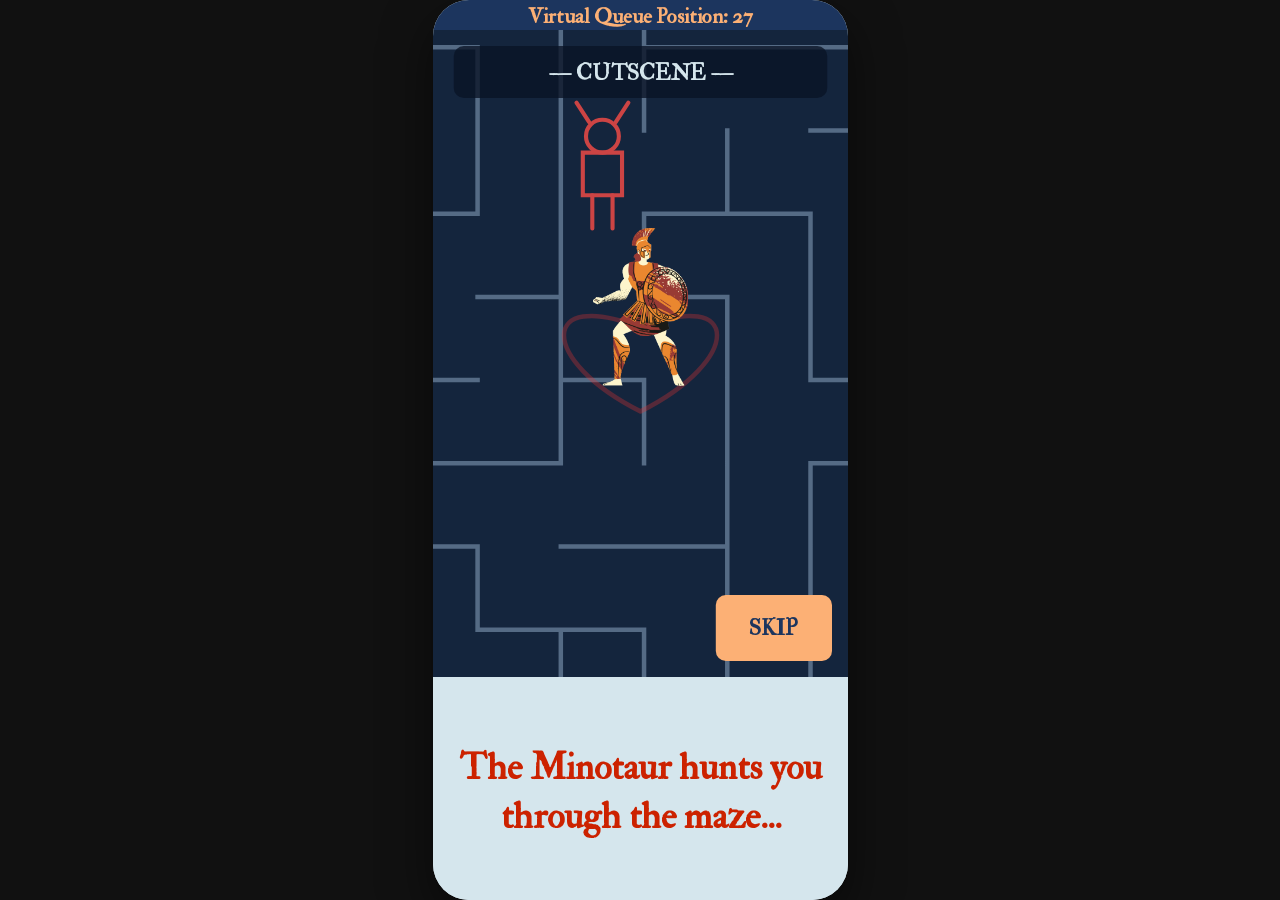
==== index.html @ d59aa2c2 "Added olives changes" ====
﻿<!DOCTYPE html>
<html lang="en">
<head>
  <meta charset="UTF-8">
  <meta name="viewport" content="width=device-width, initial-scale=1.0, user-scalable=no">
  <title>Linorinth - Game</title>

  <link rel="preconnect" href="https://fonts.googleapis.com">
  <link rel="preconnect" href="https://fonts.gstatic.com" crossorigin>
  <link href="https://fonts.googleapis.com/css2?family=IM+Fell+Double+Pica&display=swap" rel="stylesheet">

  <script src="translations.js"></script>

  <style>
    @import url('https://fonts.googleapis.com/css2?family=IM+Fell+Double+Pica&display=swap');

    * { margin: 0; padding: 0; box-sizing: border-box; }
    body {
      background: #111;
      display: flex;
      justify-content: center;
      align-items: center;
      height: 100vh;
      overflow: hidden;
      font-family: 'IM Fell Double Pica', serif;
      color: #1C355E;
    }
    #app-frame {
      position: relative;
      background-color: #D5E6ED;
      border-radius: 36px;
      box-shadow: 0 20px 50px rgba(0,0,0,0.5);
      overflow: hidden;
      display: flex;
      flex-direction: column;
    }
    canvas { display: block; touch-action: none; }

    .paused-container {
      position: relative;
      width: 100%;
      height: 100%;
      background: #C1DEE4;
      overflow: hidden;
      box-shadow: 0 10px 30px rgba(0,0,0,0.1);
    }

    .resume-game-overlay-link {
      position: absolute;
      top: 0;
      left: 0;
      width: 100%;
      height: 100%;
      z-index: 120;
      cursor: pointer;
    }

    .blur-bg-ellipse {
      position: absolute;
      width: 227px;
      left: calc(50% - 227px/2 + 3px);
      top: -164px;
      bottom: 496px;
      background: rgba(255, 255, 255, 0.8);
      filter: blur(150px);
      pointer-events: none;
      z-index: 10;
    }

    .inner-panel-card {
      position: absolute;
      width: calc(100% - 22px);
      height: calc(100% - 22px);
      left: 11px;
      top: 10px;
      background: #D3E8EC;
      border-radius: 30px;
    }

    .logo-vector {
      position: absolute;
      width: 201.16px;
      height: 54.35px;
      left: 50%;
      transform: translateX(-50%);
      top: 49.28px;
    }

    .game-paused-title {
      position: absolute;
      width: 260px;
      height: 50px;
      left: calc(50% - 260px/2);
      top: 130px;
      font-style: normal;
      font-weight: 400;
      font-size: 32px;
      line-height: 40px;
      text-align: center;
      color: #14325C;
    }

    .play-polygon-icon {
      box-sizing: border-box;
      position: absolute;
      width: 100px;
      height: 100px;
      left: calc(50% - 100px/2);
      top: 166px;
      background: #F9B271;
      border: 5px solid rgba(255, 255, 255, 0.15);
      transform: rotate(90deg);
      clip-path: polygon(50% 0%, 0% 100%, 100% 100%);
    }

    /* --- ADJUSTED PAUSE OVERLAY STYLES --- */

    .tutorial-steps {
      position: absolute;
      left: 0;
      width: 100%;
      top: 250px;
    }

    .tutorial-row {
      position: relative;
      min-height: 80px;
    }

    .step-text {
      position: absolute;
      width: 250px;
      font-size: 15px;
      line-height: 70px;
      color: #14325C;
      white-space: nowrap;
    }

    .tutorial-row.left .step-text {
      left: 30px;
      text-align: left;
    }

    .tutorial-row.right .step-text {
      right: 30px;
      text-align: right;
    }

    .tutorial-row.right .project-img-1,
    .tutorial-row.right .project-img-3 {
      position: absolute;
      right: 30px;
      top: 40px;
    }

    .tutorial-row.left .project-img-2,
    .tutorial-row.left .project-img-4 {
      position: absolute;
      left: 30px;
      top: 40px;
    }

    .project-img-1 {
      width: 108px;
      height: 44px;
      flex-shrink: 0;
      background: url('decorative_assets/find_sword.png') center/contain no-repeat;
    }

    .project-img-2 {
      width: 145px;
      height: 59px;
      flex-shrink: 0;
      background: url('decorative_assets/kill_minotaur.png') center/contain no-repeat;
    }

    .project-img-3 {
      width: 165px;
      height: 77px;
      flex-shrink: 0;
      background: url('decorative_assets/escape.png') center/contain no-repeat;
    }

    .project-img-4 {
      width: 44px;
      height: 58px;
      flex-shrink: 0;
      background: url('decorative_assets/enter_palace.png') center/contain no-repeat;
    }

    .resume-instruction {
      position: absolute;
      bottom: 20px;
      width: 100%;
      text-align: center;
      font-size: 14px;
      color: rgba(20, 50, 92, 0.6);
      letter-spacing: 0.05em;
    }

    /* --- NEW KEY BUTTON & SYMBOLS OVERLAY STYLES --- */
    /* --- RECONFIGURED SYMBOLS KEY STYLES (MATCHES PAUSE OVERLAY) --- */
    .view-key-btn {
      position: absolute;
      bottom: 65px;
      left: 50%;
      transform: translateX(-50%);
      width: 240px;
      height: 44px;
      background: #14325C;
      color: #C1DEE4;
      border: none;
      border-radius: 22px;
      font-family: 'IM Fell Double Pica', serif;
      font-size: 17px;
      letter-spacing: 0.05em;
      cursor: pointer;
      box-shadow: 0 4px 10px rgba(0,0,0,0.15);
      z-index: 130;
    }

    .view-key-btn:hover {
      background: #1c437a;
    }

    .hidden {
      display: none !important;
    }

    /* Structural wrapper matches .paused-container */
    .key-page-container {
      position: relative;
      width: 100%;
      height: 100%;
      background: #C1DEE4;
      overflow: hidden;
      font-family: 'IM Fell Double Pica', serif;
    }

    /* Text header properties matching .game-paused-title */
    .key-text-header {
      position: absolute;
      width: 260px;
      height: 40px;
      left: calc(50% - 260px/2);
      top: 115px;
      font-family: 'IM Fell Double Pica', serif;
      font-style: normal;
      font-weight: 400;
      font-size: 32px;
      line-height: 40px;
      text-align: center;
      letter-spacing: 0.05em;
      color: #14325C;
    }

    .key-text-sub {
      position: absolute;
      width: 260px;
      height: 25px;
      left: calc(50% - 260px/2);
      top: 160px;
      font-family: 'IM Fell Double Pica', serif;
      font-style: normal;
      font-weight: 400;
      font-size: 20px;
      line-height: 25px;
      text-align: center;
      letter-spacing: 0.05em;
      color: #14325C;
    }

    /* List Container absolute tracking positions (Matches your Step Texts vertical flow) */
    .key-list-wrapper {
      position: absolute;
      width: 260px;
      height: 430px;
      left: calc(50% - 260px/2);
      top: 220px;
    }

    /* Explicit item block rows separated symmetrically to handle labels cleanly */
    .key-row-item {
      position: absolute;
      width: 100%;
      height: 60px;
      display: flex;
      align-items: center;
    }

    /* Individual item offsets calculated to reflect standard layout grids */
    .key-row-item:nth-child(1) { top: 0; }
    .key-row-item:nth-child(2) { top: 86px; }
    .key-row-item:nth-child(3) { top: 172px; }
    .key-row-item:nth-child(4) { top: 258px; }
    .key-row-item:nth-child(5) { top: 344px; }

    .key-symbol-box {
      box-sizing: border-box;
      width: 60px;
      height: 60px;
      border: 1px solid #14325C;
      background-size: 100% 100%;
      background-repeat: no-repeat;
      background-position: center;
      background-origin: content-box;
    }

    .key-symbol-label {
      margin-left: 24px;
      font-family: 'IM Fell Double Pica', serif;
      font-style: normal;
      font-weight: 400;
      font-size: 20px;
      line-height: 60px;
      color: #14325C;
      letter-spacing: 0.05em;
    }
  </style>
</head>
<body>

<div id="app-frame">
  <canvas id="c"></canvas>

  <div id="pause-overlay" style="display: none; position: absolute; top: 0; left: 0; width: 100%; height: 100%; z-index: 100;">

    <div class="paused-container" id="pause-main-screen">
      <div class="resume-game-overlay-link" onclick="resumeMyGame()"></div>
      <div class="blur-bg-ellipse"></div>
      <div class="inner-panel-card">
        <img src="logo.svg" alt="LINORINTH" class="logo-vector">
        <h1 class="game-paused-title" data-i18n="game_paused">Game Paused</h1>
        <div class="play-polygon-icon"></div>

        <div class="tutorial-steps">

          <div class="tutorial-row right">
            <div class="step-text">STEP 1. FIND SWORD</div>
            <div class="project-img-1"></div>
          </div>

          <div class="tutorial-row left">
            <div class="step-text">STEP 2. SLAY MINOTAUR</div>
            <div class="project-img-2"></div>
          </div>

          <div class="tutorial-row right">
            <div class="step-text">STEP 3. ESCAPE LABYRINTH</div>
            <div class="project-img-3"></div>
          </div>

          <div class="tutorial-row left">
            <div class="step-text">STEP 4. ENTER KNOSSOS PALACE</div>
            <div class="project-img-4"></div>
          </div>
        </div>

        <button class="view-key-btn" onclick="openSymbolsKey(event)" data-i18n="view_key">VIEW SYMBOLS KEY</button>

        <div class="resume-instruction" data-i18n="tap_resume" >TAP ANYWHERE TO RESUME GAME</div>
      </div>
    </div>

    <div class="key-page-container hidden" id="pause-symbols-screen">
      <div class="resume-game-overlay-link" onclick="resumeMyGame()"></div>
      <div class="blur-bg-ellipse"></div>
      <div class="inner-panel-card">
        <img src="logo.svg" alt="LINORINTH" class="logo-vector">

        <div class="key-text-header" data-i18n="key_header">KEY</div>
        <div class="key-text-sub" data-i18n="key_sub">TO GAME SYMBOLS</div>

        <div class="key-list-wrapper">
          <div class="key-row-item">
            <div class="key-symbol-box" style="background-image: url('decorative_assets/symbols_assets/minitheseus.png');"></div>
            <span class="key-symbol-label" data-i18n="symbol_you">YOU</span>
          </div>
          <div class="key-row-item">
            <div class="key-symbol-box" style="background-image: url('decorative_assets/symbols_assets/minitaur.png');"></div>
            <span class="key-symbol-label" data-i18n="symbol_minotaur">MINOTAUR</span>
          </div>
          <div class="key-row-item">
            <div class="key-symbol-box" style="background-image: url('decorative_assets/symbols_assets/traps.png');"></div>
            <span class="key-symbol-label" data-i18n="symbol_traps">TRAPS</span>
          </div>
          <div class="key-row-item">
            <div class="key-symbol-box" style="background-image: url('decorative_assets/symbols_assets/sword.png');"></div>
            <span class="key-symbol-label" data-i18n="symbol_sword">SWORD</span>
          </div>
          <div class="key-row-item">
            <div class="key-symbol-box" style="background-image: url('decorative_assets/symbols_assets/thread.png');"></div>
            <span class="key-symbol-label" data-i18n="symbol_thread">THREAD</span>
          </div>
        </div>

        <div class="resume-instruction" data-i18n="tap_resume">TAP ANYWHERE TO RESUME GAME</div>
      </div>
    </div>
  </div>

  <script>
    'use strict';

    const canvas = document.getElementById('c');
    const ctx = canvas.getContext('2d');

    const ASPECT = 390 / 844;
    let W, H;

    function resizeAppFrame() {
      if (window.innerHeight * ASPECT <= window.innerWidth) { H = window.innerHeight; W = Math.floor(H * ASPECT); }
      else { W = window.innerWidth; H = Math.floor(W / ASPECT); }
      const frame = document.getElementById('app-frame');
      frame.style.width = W + 'px';
      frame.style.height = H + 'px';
      canvas.width = W; canvas.height = H;
      canvas.style.width = W + 'px'; canvas.style.height = H + 'px';
    }
    window.addEventListener('resize', resizeAppFrame);
    resizeAppFrame();

    const QUEUE_H = Math.max(24, Math.floor(H * 0.034));
    const GAME_H_CUTSCENE = Math.floor(H * 0.7525);
    const GAME_H_FULL = H;

    let GAME_H = GAME_H_CUTSCENE;
    let CTRL_H = H - GAME_H;

    function updateLayout(){
      GAME_H =
              (gameState === 'INTRO' || gameState === 'ARIADNE')
                      ? GAME_H_CUTSCENE
                      : GAME_H_FULL;

      CTRL_H = H - GAME_H;
    }
    const CELL = Math.floor(W / 11);
    const COLS = 23, ROWS = 23;
    const MAZE_W = COLS * CELL, MAZE_H = ROWS * CELL;

    const maze = new Uint8Array(ROWS * COLS);
    function idx(r, c) { return r * COLS + c; }

    (function generate() {
      const visited = new Uint8Array(ROWS * COLS);
      const stack = [0]; visited[0] = 1;
      const dirs = [{dr:-1,dc:0,bit:1,ob:4},{dr:0,dc:1,bit:2,ob:8},{dr:1,dc:0,bit:4,ob:1},{dr:0,dc:-1,bit:8,ob:2}];
      while (stack.length) {
        const top = stack[stack.length-1], r = Math.floor(top/COLS), c = top%COLS;
        const sh = dirs.slice().sort(() => Math.random()-0.5);
        let moved = false;
        for (const d of sh) {
          const nr=r+d.dr, nc=c+d.dc;
          if (nr<0||nr>=ROWS||nc<0||nc>=COLS||visited[idx(nr,nc)]) continue;
          maze[idx(r,c)]|=d.bit; maze[idx(nr,nc)]|=d.ob;
          visited[idx(nr,nc)]=1; stack.push(idx(nr,nc)); moved=true; break;
        }
        if (!moved) stack.pop();
      }
    })();

    const _sides = ['top','bottom','left','right'];
    const _side  = _sides[Math.floor(Math.random()*4)];
    const _sr0   = _side==='top' ? 0 : _side==='bottom' ? ROWS-2 : Math.floor(Math.random()*(ROWS-1));
    const _sc0   = _side==='left' ? 0 : _side==='right' ? COLS-2 : Math.floor(Math.random()*(COLS-1));
    const spawnRoom = {side:_side, r0:_sr0, c0:_sc0};

    maze[idx(_sr0,  _sc0)]   |= 2|4;
    maze[idx(_sr0,  _sc0+1)] |= 4|8;
    maze[idx(_sr0+1,_sc0)]   |= 1|2;
    maze[idx(_sr0+1,_sc0+1)] |= 1|8;
    if(_side==='top')    { maze[idx(_sr0+1,_sc0+1)]|=4; maze[idx(_sr0+2,_sc0+1)]|=1; }
    if(_side==='bottom') { maze[idx(_sr0,  _sc0+1)]|=1; maze[idx(_sr0-1,_sc0+1)]|=4; }
    if(_side==='left')   { maze[idx(_sr0+1,_sc0+1)]|=2; maze[idx(_sr0+1,_sc0+2)]|=8; }
    if(_side==='right')  { maze[idx(_sr0+1,_sc0)]  |=8; maze[idx(_sr0+1,_sc0-1)]|=2; }

    const DMAP = [{dr:-1,dc:0,bit:1},{dr:0,dc:1,bit:2},{dr:1,dc:0,bit:4},{dr:0,dc:-1,bit:8}];

    function bfs(sr, sc, er, ec) {
      const prev = new Int16Array(ROWS*COLS).fill(-1), vis = new Uint8Array(ROWS*COLS);
      const q = [idx(sr,sc)]; vis[idx(sr,sc)] = 1;
      let head = 0; const tgt = idx(er,ec);
      while (head < q.length) {
        const cur = q[head++]; if (cur===tgt) break;
        const r=Math.floor(cur/COLS), c=cur%COLS;
        for (const d of DMAP) {
          if (!(maze[cur]&d.bit)) continue;
          const ni = idx(r+d.dr, c+d.dc);
          if (!vis[ni]) { vis[ni]=1; prev[ni]=cur; q.push(ni); }
        }
      }
      const path=[]; let cur=tgt; while(cur!==-1){path.unshift(cur);cur=prev[cur];} return path;
    }

    function bfsDist(sr, sc) {
      const dist = new Int16Array(ROWS*COLS).fill(-1);
      dist[idx(sr,sc)] = 0;
      const q = [idx(sr,sc)]; let head = 0;
      while (head < q.length) {
        const cur = q[head++];
        const r=Math.floor(cur/COLS), c=cur%COLS;
        for (const d of DMAP) {
          if (!(maze[cur]&d.bit)) continue;
          const ni = idx(r+d.dr, c+d.dc);
          if (dist[ni]===-1) { dist[ni]=dist[cur]+1; q.push(ni); }
        }
      }
      return dist;
    }

    function bfsRunAway(mr, mc, pr, pc) {
      const playerDist = bfsDist(pr, pc);
      let maxD = -1, tr = mr, tc = mc;
      for (let r=0; r<ROWS; r++) for (let c=0; c<COLS; c++) {
        const d = playerDist[idx(r,c)];
        if (d > maxD) { maxD=d; tr=r; tc=c; }
      }
      return bfs(mr, mc, tr, tc);
    }

    function releaseJoy(){
      dragInput.active = false;
    }

    function drawTheseusFigure(x,y,s,facing,isTheseus,walkPhase=0){
      const img = isTheseus
              ? (facing==='left' ? swordLeftImg : swordRightImg)
              : (facing==='left' ? bodyLeftImg  : bodyRightImg);
      const loaded = isTheseus
              ? (facing==='left' ? swordLeftLoaded : swordRightLoaded)
              : (facing==='left' ? bodyLeftLoaded  : bodyRightLoaded);

      if (!loaded) {
        drawStickFigure(x,y,s,'#D5E6ED',walkPhase);
        if (isTheseus) drawSwordOnFigure(x,y,s);
        return;
      }

      const h = s*5;
      const w = h * (img.naturalWidth / img.naturalHeight);
      ctx.drawImage(img, x - w/2, y + s*1.5 - h, w, h);
    }

    function cellCenter(r,c) { return {x:c*CELL+CELL/2, y:r*CELL+CELL/2}; }
    function worldToCell(x,y) {
      return {r:Math.max(0,Math.min(ROWS-1,Math.floor(y/CELL))), c:Math.max(0,Math.min(COLS-1,Math.floor(x/CELL)))};
    }
    function dist(ax,ay,bx,by) { return Math.hypot(ax-bx,ay-by); }

    const PLAYER_R=CELL*0.28, MINO_R=CELL*0.33;
    let playerSpawn, swordSpawn, minoSpawn;
    function initSpawns(){
      playerSpawn = {x:(spawnRoom.c0+1)*CELL, y:(spawnRoom.r0+1)*CELL};
      swordSpawn  = randomSpawn([playerSpawn], ROWS/3);
      minoSpawn   = randomSpawn([playerSpawn, swordSpawn], ROWS/4);
    }

    function randomSpawn(others=[], minCells=0) {
      for (let a=0; a<2000; a++) {
        const r=Math.floor(Math.random()*ROWS), c=Math.floor(Math.random()*COLS);
        const {x,y}=cellCenter(r,c);
        let ok=true;
        for (const o of others) if (dist(x,y,o.x,o.y)<minCells*CELL){ok=false;break;}
        if (ok) return {x,y};
      }
      return cellCenter(Math.floor(ROWS/2),Math.floor(COLS/2));
    }

    initSpawns();

    const TRIVIA_IMG_QUEENS = "./decorative_assets/queens_megaron.jpg";
    const TRIVIA_IMG_KINGS = "./decorative_assets/throne_room.jpg";

    const TRIVIA_QUESTIONS = [
      { q: 'What does "labrys" refer to?',
        opts: ["Single-headed axe", "Double-headed axe", "Labyrinth", "Palace"], a: 1 },
      { q: "Which animal held the greatest symbolic and religious significance to the Minoans?",
        opts: ["Bull", "Horse", "Bobcat", "Boar"], a: 0 },
      { q: "From which mountain did the inhabitants of Knossos Palace obtain fresh water through aqueducts?",
        opts: ["Mount Zeus", "Mount Ida", "Mount Juktas", "Mount Olympus"], a: 2 },
      { q: "During what period was Knossos Palace first built?",
        opts: ["Stone Age", "Bronze Age", "Dark Ages", "Classical Period"], a: 1 },
      { q: "How many main entrance points did Knossos Palace have?",
        opts: ["1", "2", "3", "4"], a: 3 },
      { q: "About how old is Knossos Palace (in years)?",
        opts: ["2,000", "4,000", "5,000", "8,000"], a: 1 },
      { q: "Who built Knossos Palace?",
        opts: ["Minoans", "Spartans", "Athenians", "Sumerians"], a: 0 },
      { q: "What was the reason for the second construction of the palace in 1700 BCE?",
        opts: ["Earthquake", "Tsunami", "Flood", "Avalanche"], a: 0 },
      { q: "What room is this in Knossos Palace?",
        opts: ["Throne Room", "Queen's Megaron", "The Washroom", "The Dining Room"], a: 0,
        img: TRIVIA_IMG_KINGS },
      { q: "What room is this in Knossos Palace?",
        opts: ["Throne Room", "Queen's Megaron", "The Washroom", "The Dining Room"], a: 1,
        img: TRIVIA_IMG_QUEENS },
      { q: "Who was the ruler of the Minoans?",
        opts: ["King Minos", "Zeus", "The Minotaur", "Poseidon"], a: 0 },
      { q: "Who eventually slays the Minotaur in the myth of the labyrinth?",
        opts: ["Poseidon", "Theseus", "An Athenian", "King Minos"], a: 1 },
      { q: "The Minotaur, according to myth, has...",
        opts: ["Body of a man, head of a bull", "Head of a man, body of a bull", "Head of a horse, body of a bull", "Head of a god, body of a man"], a: 0 },
      { q: "RIDDLE: I am strong and horned, I appear in art and leap through air, I was sacred to the people here. What am I?",
        opts: ["Bull", "Deer", "Goat", "Rhino"], a: 0 },
      { q: "RIDDLE: With trident raised, I stir the sea, Earthquakes follow easily. Who am I?",
        opts: ["Poseidon", "Zeus", "Theseus", "Apollo"], a: 0 },
    ];
    const NUM_TRAPS = 20;
    let traps = [];
    let triviaState = null;

    function initTraps() {
      traps = [];
      for (let i = 0; i < NUM_TRAPS; i++) {
        const forbidden = [playerSpawn, swordSpawn, minoSpawn, ...traps.map(t => ({x:t.x, y:t.y}))];
        const pos = randomSpawn(forbidden, 1);
        traps.push({ x: pos.x, y: pos.y, cleared: false });
      }
    }
    initTraps();

    const player = {x:0,y:0,r:PLAYER_R,isTheseus:false, facing:'right'};
    const mino   = {x:0,y:0,r:MINO_R,path:[],pathTimer:0};
    let SWORD_X=0, SWORD_Y=0, swordCollected=false;

    let gameState='INTRO', theseusTimer=0, lastTime=0, heartPhase=0, minoKilled=false, killFlashTimer=0;
    updateLayout();
    let introAnim = null;
    let screenFadeAlpha = 0;
    let threadPath=[], threadPlayerCell={r:-1,c:-1};
    let threadItemX=0, threadItemY=0, threadCollected=false;
    let minimapAlpha = 0.9;
    let zoom = 1.0;

    let pauseImgLoaded = false;
    let instImgLoaded = false;
    let quitImgLoaded = false;

    const pauseBtnImg = new Image();
    pauseBtnImg.onload = () => { pauseImgLoaded = true; };
    pauseBtnImg.src = 'pause.png';

    const instructionsImg = new Image();
    instructionsImg.onload = () => { instImgLoaded = true; };
    instructionsImg.src = 'instructions.png';

    const quitBtnImg = new Image();
    quitBtnImg.onload = () => { quitImgLoaded = true; };
    quitBtnImg.src = 'quit.png';

    let bodyLeftLoaded = false, bodyRightLoaded = false, swordLeftLoaded = false, swordRightLoaded = false;
    const bodyLeftImg = new Image();
    bodyLeftImg.onload = () => { bodyLeftLoaded = true; };
    bodyLeftImg.src = 'theseus_assets/body_left.png';

    const bodyRightImg = new Image();
    bodyRightImg.onload = () => { bodyRightLoaded = true; };
    bodyRightImg.src = 'theseus_assets/body_right.png';

    const swordLeftImg = new Image();
    swordLeftImg.onload = () => { swordLeftLoaded = true; };
    swordLeftImg.src = 'theseus_assets/sword_left.png';

    const swordRightImg = new Image();
    swordRightImg.onload = () => { swordRightLoaded = true; };
    swordRightImg.src = 'theseus_assets/sword_right.png';

    let ariadne = {x:0, y:0, r:PLAYER_R, path:[], pathTimer:0};
    let ariadnePhase = null; // null | 'approach' | 'escape'
    let escapeWalkPhase = 0;
    let ariadneTrail = [], playerTrailIdx = 0; /*, pinchActive = false, pinchStartDist = 1, pinchStartZoom = 1;*/

    const triviaImgCache = {};
    function getTriviaImg(src) {
      if (!triviaImgCache[src]) {
        const entry = { img: new Image(), loaded: false, error: false };
        entry.img.onload  = () => { entry.loaded = true; };
        entry.img.onerror = () => { entry.error  = true; console.warn('Trivia image failed to load:', src); };
        entry.img.src = src;
        triviaImgCache[src] = entry;
      }
      return triviaImgCache[src];
    }
    // Preload all trivia images at startup
    TRIVIA_QUESTIONS.forEach(q => { if (q.img) getTriviaImg(q.img); });

    const LOST_GAME_URL = "game-over.html";

    function applySpawns(){
      player.x=playerSpawn.x; player.y=playerSpawn.y; player.isTheseus=false;
      mino.x=minoSpawn.x; mino.y=minoSpawn.y; mino.path=[]; mino.pathTimer=0;
      SWORD_X=swordSpawn.x; SWORD_Y=swordSpawn.y; swordCollected=false;
      minoKilled=false; killFlashTimer=0; threadPath=[]; threadPlayerCell={r:-1,c:-1};
      threadCollected=false; threadItemX=0; threadItemY=0; minimapAlpha=0.9;
      ariadnePhase=null; ariadne.path=[]; ariadne.pathTimer=0; escapeWalkPhase=0; ariadneTrail=[]; playerTrailIdx=0;
    }
    applySpawns();
    startIntro();

    let queuePos = Math.floor(Math.random() * 21) + 20;
    let queueTimer = 15 + Math.random() * 25;

    function cellWalls(r, c) {
      const walls=[], x=c*CELL, y=r*CELL, cell=maze[idx(r,c)];
      if(!(cell&1)) walls.push([x,y,x+CELL,y]);
      if(!(cell&2)) walls.push([x+CELL,y,x+CELL,y+CELL]);
      if(!(cell&4)) walls.push([x,y+CELL,x+CELL,y+CELL]);
      if(!(cell&8)) walls.push([x,y,x,y+CELL]);
      return walls;
    }
    function circleVsSeg(cx,cy,cr,x1,y1,x2,y2){
      const fillX=x2-x1,fillY=y2-y1,len2=fillX*fillX+fillY*fillY;
      let t=((cx-x1)*fillX+(cy-y1)*fillY)/len2; t=Math.max(0,Math.min(1,t));
      const dx=x1+t*fillX-cx,dy=y1+t*fillY-cy,d=Math.sqrt(dx*dx+dy*dy);
      if(d<cr&&d>1e-6) return {nx:dx/d,ny:dy/d,pen:cr-d};
      return null;
    }
    function isDoorWall(x1,y1,x2,y2){
      const {side,r0,c0}=spawnRoom;
      if(side==='top')    return y1===0     && y2===0     && x1>=c0*CELL && x2<=(c0+2)*CELL;
      if(side==='bottom') return y1===MAZE_H && y2===MAZE_H && x1>=c0*CELL && x2<=(c0+2)*CELL;
      if(side==='left')   return x1===0     && x2===0     && y1>=r0*CELL && y2<=(r0+2)*CELL;
      if(side==='right')  return x1===MAZE_W && x2===MAZE_W && y1>=r0*CELL && y2<=(r0+2)*CELL;
      return false;
    }
    function inDoorZone(ent){
      const {side,r0,c0}=spawnRoom;
      if(side==='top'||side==='bottom') return ent.x>=c0*CELL && ent.x<=(c0+2)*CELL;
      return ent.y>=r0*CELL && ent.y<=(r0+2)*CELL;
    }
    function resolveWalls(ent){
      const{r,c}=worldToCell(ent.x,ent.y);
      for(let dr=-1;dr<=1;dr++) for(let dc=-1;dc<=1;dc++){
        const nr=r+dr,nc=c+dc;
        if(nr<0||nr>=ROWS||nc<0||nc>=COLS) continue;
        for(const[x1,y1,x2,y2] of cellWalls(nr,nc)){
          if((minoKilled || ariadnePhase==='escape') && isDoorWall(x1,y1,x2,y2)) continue;
          const col=circleVsSeg(ent.x,ent.y,ent.r,x1,y1,x2,y2);
          if(col){ent.x-=col.nx*col.pen;ent.y-=col.ny*col.pen;}
        }
      }
      const canExit=(minoKilled || ariadnePhase==='escape') && inDoorZone(ent);
      const {side}=spawnRoom;
      ent.x=Math.max(canExit&&side==='left'  ?-ent.r*4:ent.r, Math.min(canExit&&side==='right' ?MAZE_W+ent.r*4:MAZE_W-ent.r, ent.x));
      ent.y=Math.max(canExit&&side==='top'   ?-ent.r*4:ent.r, Math.min(canExit&&side==='bottom'?MAZE_H+ent.r*4:MAZE_H-ent.r, ent.y));
    }

    function getPos(cx,cy){
      const rect=canvas.getBoundingClientRect();
      return{x:(cx-rect.left)*(W/rect.width),y:(cy-rect.top)*(H/rect.height)};
    }
    // function getDpadLayout(){
    //   const bs=Math.floor(CTRL_H*0.27), gap=50;
    //   const cx=W/2, cy=GAME_H+CTRL_H/2;
    //   return {bs,
    //     up:   {x:cx-bs/2,         y:cy-bs-gap/2, w:bs,h:bs},
    //     down: {x:cx-bs/2,         y:cy+gap/2,    w:bs,h:bs},
    //     left: {x:cx-bs-gap/2,      y:cy-bs/2,     w:bs,h:bs},
    //     right:{x:cx+gap/2,         y:cy-bs/2,     w:bs,h:bs},
    //   };
    // }

    function restartGame(){initSpawns();initTraps();applySpawns();theseusTimer=0;gameState='PLAYING';
      updateLayout();
      triviaState=null;dragInput.active = false;}

    function startIntro() {
      const entryR = spawnRoom.r0 + 1, entryC = spawnRoom.c0 + 1;
      const dmap = bfsDist(entryR, entryC);

      // Find cells 22-32 steps from entrance for a longer, more dramatic chase
      let candidates = [];
      for (let r = 0; r < ROWS; r++) for (let c = 0; c < COLS; c++) {
        const d = dmap[idx(r, c)];
        if (d >= 22 && d <= 32) candidates.push({r, c});
      }
      if (!candidates.length) {
        let best = {r: entryR, c: entryC}, bestD = 0;
        for (let r = 0; r < ROWS; r++) for (let c = 0; c < COLS; c++) {
          if (dmap[idx(r,c)] > bestD) { bestD = dmap[idx(r,c)]; best = {r, c}; }
        }
        candidates = [best];
      }
      const startCell = candidates[Math.floor(Math.random() * candidates.length)];
      const playerPath = bfs(startCell.r, startCell.c, entryR, entryC);

      // Player starts 2 cells ahead on the path so mino is close behind at the start
      const MINO_HEAD = 2;
      const minoCell = playerPath[0];
      const pCell = playerPath[Math.min(MINO_HEAD, playerPath.length - 1)];
      const minoStart = cellCenter(Math.floor(minoCell/COLS), minoCell%COLS);
      const pStart   = cellCenter(Math.floor(pCell/COLS),    pCell%COLS);

      player.x = pStart.x;   player.y = pStart.y;   player.isTheseus = false;
      mino.x   = minoStart.x; mino.y   = minoStart.y; mino.path = []; mino.pathTimer = 0;
      heartPhase = 0;

      introAnim = { playerPath, playerPathPos: MINO_HEAD, elapsed: 0, textAlpha: 0 };
    }

    function openSymbolsKey(event) {
      if (event) event.stopPropagation(); // Prevents background click layer from firing immediately
      document.getElementById('pause-main-screen').classList.add('hidden');
      document.getElementById('pause-symbols-screen').classList.remove('hidden');
    }

    function resumeMyGame() {
      gameState = 'PLAYING';
      updateLayout();
      document.getElementById('pause-overlay').style.display = 'none';

      // Always reset view states back to default panel layout on close
      document.getElementById('pause-main-screen').classList.remove('hidden');
      document.getElementById('pause-symbols-screen').classList.add('hidden');
    }

    function handleEndScreenClick(x, y) {
      if (gameState === 'WIN') {
        window.location.href = 'victory.html';
      } else if (gameState === 'DEAD') {
        if (x >= W/2 - 110 && x <= W/2 + 110 && y >= 340 && y <= 394) {
          restartGame();
        }
        else if (x >= W/2 - 110 && x <= W/2 + 110 && y >= 420 && y <= 474) {
          window.location.href = LOST_GAME_URL;
        }
      }
    }

    function handleInteraction(x, y, isTouch, touchId) {
      if (gameState === 'INTRO') {

        const skipBtn = getIntroSkipButton();

        if (
                x >= skipBtn.x &&
                x <= skipBtn.x + skipBtn.w &&
                y >= skipBtn.y &&
                y <= skipBtn.y + skipBtn.h
        ) {
          applySpawns();
          zoom = 1;
          gameState = 'PLAYING';
          updateLayout();
          introAnim = null;
          screenFadeAlpha = 0;
        }

        return;

        if (
                x >= skipX &&
                x <= skipX + skipW &&
                y >= skipY &&
                y <= skipY + skipH
        ) {
          applySpawns();
          zoom = 1;
          gameState = 'PLAYING';
          updateLayout();
          introAnim = null;
          screenFadeAlpha = 0;
        }

        return;
      }
      if (gameState === 'TRIVIA') {
        handleTriviaClick(x, y);
        return;
      }
      if (gameState === 'PAUSED') {
        resumeMyGame();
        return;
      }

      if (gameState === 'PLAYING') {
        const btnSize = Math.floor(CELL * 1.1);

        // Floating Pause Button boundaries (Top Right)
        const pauseX = W - btnSize - 16;
        const pauseY = QUEUE_H + 16;
        if (x >= pauseX - 6 && x <= pauseX + btnSize + 6 && y >= pauseY - 6 && y <= pauseY + btnSize + 6) {
          gameState = 'PAUSED';
          updateLayout();
          document.getElementById('pause-overlay').style.display = 'block';
          releaseJoy();
          return;
        }

        // Floating Share Button boundaries (left of Pause)
        const shareX = pauseX - btnSize - 8;
        const shareY = QUEUE_H + 16;
        if (x >= shareX - 6 && x <= shareX + btnSize + 6 && y >= shareY - 6 && y <= shareY + btnSize + 6) {
          if (navigator.share) {
            navigator.share({title: 'Linorinth', url: window.location.href});
          } else {
            navigator.clipboard && navigator.clipboard.writeText(window.location.href);
          }
          return;
        }

        // Floating Quit Button boundaries (Top Left)
        const quitX = 16;
        const quitY = QUEUE_H + 16;
        if (x >= quitX - 6 && x <= quitX + btnSize + 6 && y >= quitY - 6 && y <= quitY + btnSize + 6) {
          window.location.href = LOST_GAME_URL;
          return;
        }

        if (isTouch) {
          startDrag(x, y, touchId);
        } else {
          mouseDown = true;
          startDrag(x, y, 'mouse');
        }
      }
    }

    canvas.addEventListener('touchstart',e=>{
      e.preventDefault();
      for(const t of e.changedTouches){const{x,y}=getPos(t.clientX,t.clientY);handleInteraction(x,y,true,t.identifier);}
      // }
    },{passive:false});
    canvas.addEventListener('touchmove',e=>{
      e.preventDefault();

      for(const t of e.changedTouches){
        const {x,y}=getPos(t.clientX,t.clientY);
        moveDrag(x,y,t.identifier);
      }
    },{passive:false});

    canvas.addEventListener('touchend',e=>{
      for(const t of e.changedTouches){
        endDrag(t.identifier);
      }
    });

    let mouseDown=false;
    canvas.addEventListener('mousedown',e=>{
      const{x,y}=getPos(e.clientX,e.clientY);
      handleInteraction(x, y, false, null);
    });
    window.addEventListener('mouseup',()=>{
      mouseDown=false;
      endDrag('mouse');
    });
    window.addEventListener('mousemove',e=>{
      if(mouseDown){
        const {x,y}=getPos(e.clientX,e.clientY);
        moveDrag(x,y,'mouse');
      }
    });

    const keys={};
    window.addEventListener('keydown',e=>{
      keys[e.key]=true; if(e.key===' ')e.preventDefault();
      if(gameState==='INTRO') { applySpawns(); zoom=1; gameState='PLAYING';
        updateLayout();
        introAnim=null; screenFadeAlpha=0; return; }
      if(gameState==='PAUSED') { resumeMyGame(); return; }
      if(gameState!=='PLAYING'&&gameState!=='ARIADNE'&&(e.key===' '||e.key==='Enter'))restartGame();
    });
    window.addEventListener('keyup',e=>{keys[e.key]=false;});

    const PLAYER_SPEED=CELL*3.8, MINO_SPEED=CELL*2.1, ARIADNE_SPEED=CELL*3.2;

    function triggerAriadne(){
      gameState='ARIADNE'; ariadnePhase='approach'; releaseJoy();
      threadCollected=true; threadPlayerCell={r:-1,c:-1};

      const halfW=W/(2*zoom), halfH=GAME_H/(2*zoom);
      const camX=Math.max(halfW,Math.min(MAZE_W-halfW,player.x));
      const camY=Math.max(halfH,Math.min(MAZE_H-halfH,player.y));

      const cL=Math.floor((camX-halfW)/CELL), cR=Math.ceil((camX+halfW)/CELL);
      const rT=Math.floor((camY-halfH)/CELL), rB=Math.ceil((camY+halfH)/CELL);

      const{r:pr,c:pc}=worldToCell(player.x,player.y);
      const dmap=bfsDist(pr,pc);
      const maxSteps=Math.floor(ARIADNE_SPEED*3/CELL);

      const camScore=({r,c})=>Math.max(0,cL-c,c-cR)+Math.max(0,rT-r,r-rB);
      const candidates=[];
      for(let r=0;r<ROWS;r++) for(let c=0;c<COLS;c++){
        const d=dmap[idx(r,c)];
        if(d<1||d>maxSteps) continue;
        if(camScore({r,c})>0) candidates.push({r,c,d});
      }

      let spawnR,spawnC;
      if(candidates.length){
        candidates.sort((a,b)=>camScore(a)-camScore(b));
        const minScore=camScore(candidates[0]);
        const pool=candidates.filter(x=>camScore(x)<=minScore+1);
        const pick=pool[Math.floor(Math.random()*pool.length)];
        spawnR=pick.r; spawnC=pick.c;
      } else {
        let best=null,bestD=Infinity;
        for(let r=0;r<ROWS;r++) for(let c=0;c<COLS;c++){
          const d=dmap[idx(r,c)];
          if(d>=1&&camScore({r,c})>0&&d<bestD){bestD=d;best={r,c};}
        }
        spawnR=best?best.r:Math.max(0,pr-1); spawnC=best?best.c:pc;
      }

      const cc=cellCenter(spawnR,spawnC);
      ariadne.x=cc.x; ariadne.y=cc.y;
      ariadne.path=bfs(spawnR,spawnC,pr,pc); ariadne.pathTimer=0;
    }

    function updateAriadne(dt){
      const ac=worldToCell(ariadne.x,ariadne.y);
      if(ac.r!==threadPlayerCell.r||ac.c!==threadPlayerCell.c){
        threadPlayerCell=ac;
        threadPath=bfs(ac.r,ac.c,spawnRoom.r0+1,spawnRoom.c0+1);
      }
      if(ariadnePhase==='approach'){
        ariadne.pathTimer-=dt;
        if(ariadne.pathTimer<=0){
          ariadne.pathTimer=0.7;
          const{r,c}=worldToCell(ariadne.x,ariadne.y);
          const{r:pr,c:pc}=worldToCell(player.x,player.y);
          ariadne.path=bfs(r,c,pr,pc);
        }
        if(ariadne.path.length>1){
          const ni=ariadne.path[1],tgt=cellCenter(Math.floor(ni/COLS),ni%COLS);
          const dx=tgt.x-ariadne.x,dy=tgt.y-ariadne.y,d=Math.hypot(dx,dy);
          if(d>1){ariadne.x+=dx/d*ARIADNE_SPEED*dt;ariadne.y+=dy/d*ARIADNE_SPEED*dt;}
          if(d<CELL*0.2) ariadne.path.shift();
          escapeWalkPhase+=dt*2.2;
        }
        resolveWalls(ariadne);
        if(dist(ariadne.x,ariadne.y,player.x,player.y)<CELL*1.5){
          ariadnePhase='escape';
          const{r,c}=worldToCell(player.x,player.y);
          ariadne.path=bfs(r,c,spawnRoom.r0+1,spawnRoom.c0+1);
          ariadne.pathTimer=0; escapeWalkPhase=0;
          ariadneTrail=[{x:ariadne.x,y:ariadne.y}]; playerTrailIdx=0;
        }
      } else if(ariadnePhase==='escape'){
        ariadne.pathTimer-=dt;
        if(ariadne.pathTimer<=0){
          ariadne.pathTimer=0.7;
          const{r,c}=worldToCell(ariadne.x,ariadne.y);
          ariadne.path=bfs(r,c,spawnRoom.r0+1,spawnRoom.c0+1);
        }
        if(ariadne.path.length>1){
          const ni=ariadne.path[1],tgt=cellCenter(Math.floor(ni/COLS),ni%COLS);
          const adx=tgt.x-ariadne.x,ady=tgt.y-ariadne.y,ad=Math.hypot(adx,ady);
          if(ad>1){ariadne.x+=adx/ad*ARIADNE_SPEED*dt;ariadne.y+=ady/ad*ARIADNE_SPEED*dt;}
          if(ad<CELL*0.2) ariadne.path.shift();
        } else {
          const{side:es}=spawnRoom;
          if(es==='top')    ariadne.y-=ARIADNE_SPEED*dt;
          if(es==='bottom') ariadne.y+=ARIADNE_SPEED*dt;
          if(es==='left')   ariadne.x-=ARIADNE_SPEED*dt;
          if(es==='right')  ariadne.x+=ARIADNE_SPEED*dt;
        }
        if(ariadne.x>=0&&ariadne.x<=MAZE_W&&ariadne.y>=0&&ariadne.y<=MAZE_H) resolveWalls(ariadne);
        const lastTp=ariadneTrail[ariadneTrail.length-1];
        if(!lastTp||dist(ariadne.x,ariadne.y,lastTp.x,lastTp.y)>=CELL*0.3)
          ariadneTrail.push({x:ariadne.x,y:ariadne.y});
        if(playerTrailIdx<ariadneTrail.length){
          const twp=ariadneTrail[playerTrailIdx];
          const pdx=twp.x-player.x,pdy=twp.y-player.y,pd=Math.hypot(pdx,pdy);
          if(pd<CELL*0.25) playerTrailIdx++;
          else{
            player.x+=pdx/pd*ARIADNE_SPEED*dt;player.y+=pdy/pd*ARIADNE_SPEED*dt;
            if(player.x>=0&&player.x<=MAZE_W&&player.y>=0&&player.y<=MAZE_H) resolveWalls(player);
          }
        }
        escapeWalkPhase+=dt*2.5;
        const{side}=spawnRoom;
        if(
                (side==='top'    && player.y<-PLAYER_R)||
                (side==='bottom' && player.y>MAZE_H+PLAYER_R)||
                (side==='left'   && player.x<-PLAYER_R)||
                (side==='right'  && player.x>MAZE_W+PLAYER_R)
        ) gameState='WIN';
      }
    }

    function updateIntro(dt) {
      const anim = introAnim;
      anim.elapsed += dt;
      anim.textAlpha = Math.min(1, anim.textAlpha + dt * 1.4);

      // Zoom in tight at start, gradually pull back to normal as player nears entrance
      const introProgress = Math.min(anim.playerPathPos / anim.playerPath.length, 1);
      zoom = 2.5 - 1.5 * introProgress;

      // Advance player at 60% of normal speed so all 4 text phases have breathing room
      anim.playerPathPos += (PLAYER_SPEED / CELL) * 0.6 * dt;
      const pathLen = anim.playerPath.length;
      const pi = Math.min(Math.floor(anim.playerPathPos), pathLen - 1);
      const ni = Math.min(pi + 1, pathLen - 1);
      const frac = anim.playerPathPos - Math.floor(anim.playerPathPos);
      const cA = anim.playerPath[pi], cB = anim.playerPath[ni];
      const posA = cellCenter(Math.floor(cA/COLS), cA%COLS);
      const posB = cellCenter(Math.floor(cB/COLS), cB%COLS);
      player.x = posA.x + (posB.x - posA.x) * frac;
      player.y = posA.y + (posB.y - posA.y) * frac;

      // Mino chases player
      mino.pathTimer -= dt;
      if (mino.pathTimer <= 0) {
        mino.pathTimer = 0.7;
        const {r:mr, c:mc} = worldToCell(mino.x, mino.y);
        const {r:pr, c:pc} = worldToCell(player.x, player.y);
        mino.path = bfs(mr, mc, pr, pc);
      }
      if (mino.path.length > 1) {
        const nci = mino.path[1], tgt = cellCenter(Math.floor(nci/COLS), nci%COLS);
        const dx = tgt.x - mino.x, dy = tgt.y - mino.y, d = Math.hypot(dx, dy);
        if (d > 1) { mino.x += dx/d * MINO_SPEED * dt; mino.y += dy/d * MINO_SPEED * dt; }
        if (d < CELL * 0.5) mino.path.shift();
      }
      resolveWalls(mino);

      // Heartbeat driven by actual distance
      const heartDist = dist(player.x, player.y, mino.x, mino.y);
      const heartT = 1 - Math.min(1, heartDist / (CELL * 14));
      const bps = 0.1 + heartT * 3.4;
      heartPhase += bps * dt;
      if (heartPhase >= 1) heartPhase -= 1;

      // Start fading to black when player is near the end of the path
      if (anim.playerPathPos >= pathLen - 3) {
        anim.fadeAlpha = Math.min(1, (anim.fadeAlpha || 0) + dt * 2.0);
      }
      // Hold on black briefly, then transition to PLAYING and begin fade-in
      if ((anim.fadeAlpha || 0) >= 1) {
        anim.blackHold = (anim.blackHold || 0) + dt;
        if (anim.blackHold >= 0.7) {
          applySpawns();
          zoom = 1;
          gameState = 'PLAYING'; updateLayout();
          introAnim = null;
          screenFadeAlpha = 1;
        }
      }
    }

    function update(dt){
      if(gameState==='ARIADNE'){updateAriadne(dt);return;}
      if (gameState === 'INTRO') { updateIntro(dt); return; }
      if(gameState!=='PLAYING' && gameState!=='TRIVIA') return;

      if(gameState==='PLAYING'){
        let kx = 0;
        let ky = 0;

        if(dragInput.active){
          const dx = dragInput.curX - dragInput.startX;
          const dy = dragInput.curY - dragInput.startY;

          const len = Math.hypot(dx, dy);

          if(len > DRAG_DEADZONE){
            kx = dx / len;
            ky = dy / len;
          }
        }

        const kl = Math.hypot(kx, ky);

        if(kl > 0){
          kx /= kl;
          ky /= kl;

          if(kx < -0.05) player.facing = 'left';
          if(kx >  0.05) player.facing = 'right';
        }

        player.x += kx * PLAYER_SPEED * dt;
        player.y += ky * PLAYER_SPEED * dt;

        resolveWalls(player);
      }
      if(gameState==='PLAYING'){
        let kx = 0;
        let ky = 0;

        if(keys['ArrowLeft'] || keys['a'] || keys['A']) kx -= 1;
        if(keys['ArrowRight'] || keys['d'] || keys['D']) kx += 1;
        if(keys['ArrowUp'] || keys['w'] || keys['W']) ky -= 1;
        if(keys['ArrowDown'] || keys['s'] || keys['S']) ky += 1;

        const kl = Math.hypot(kx, ky);

        if(kl > 0){
          kx /= kl;
          ky /= kl;

          if(kx < -0.05) player.facing = 'left';
          if(kx >  0.05) player.facing = 'right';
        }

        resolveWalls(player);

        for (let i = 0; i < traps.length; i++) {
          const t = traps[i];
          if (!t.cleared && dist(player.x, player.y, t.x, t.y) < CELL * 0.55) {
            // 1. Pick the random index
            const qIdx = Math.floor(Math.random() * TRIVIA_QUESTIONS.length);

            // 2. Get the current active language
            const currentLang = localStorage.getItem('selectedLanguage') || 'en';

            // 3. Fallback to base English, but overwrite with translation if it exists
            let selectedQuestion = { ...TRIVIA_QUESTIONS[qIdx] };

            if (
                    translations[currentLang] &&
                    translations[currentLang].trivia &&
                    translations[currentLang].trivia[qIdx]
            ) {
              selectedQuestion = {
                ...selectedQuestion,
                ...translations[currentLang].trivia[qIdx]
              };
            }

            // 4. Assign the translated question to your state
            triviaState = {
              trapIndex: i,
              question: selectedQuestion,
              selectedIdx: -1,
              answered: false,
              correct: false,
              attempts: 0,
              btnRects: null,
              continueBtnRect: null
            };

            gameState = 'TRIVIA';
            updateLayout();
            releaseJoy();
            return;
          }
        }

        if (gameState !== 'PLAYING') return;

        if(!swordCollected&&dist(player.x,player.y,SWORD_X,SWORD_Y)<CELL*0.7){
          swordCollected=true; player.isTheseus=true; theseusTimer=2.8;
          mino.pathTimer=0;
        }
      }

      if(theseusTimer>0) theseusTimer-=dt;
      if(killFlashTimer>0) killFlashTimer-=dt;
      if(screenFadeAlpha>0) screenFadeAlpha=Math.max(0, screenFadeAlpha-dt*2.0);

      if(triviaState && triviaState.answered && triviaState.resultTimer > 0){
        triviaState.resultTimer -= dt;
        if(triviaState.resultTimer <= 0){
          if(triviaState.correct){
            triviaState = null; gameState = 'PLAYING'; updateLayout();
          } else if(triviaState.attempts < 2){
            triviaState.wrongIdx = triviaState.selectedIdx;
            triviaState.answered = false; triviaState.selectedIdx = -1;
          } else {
            restartGame();
          }
        }
      }

      if(!minoKilled){
        const heartDist = dist(player.x, player.y, mino.x, mino.y);
        const heartT = 1 - Math.min(1, heartDist / (CELL * 14));
        const bps = 0.1 + heartT * 3.4;
        heartPhase += bps * dt;
        if (heartPhase >= 1) heartPhase -= 1;

        mino.pathTimer-=dt;
        if(mino.pathTimer<=0){
          mino.pathTimer=0.7;
          const{r:mr,c:mc}=worldToCell(mino.x,mino.y);
          const{r:pr,c:pc}=worldToCell(player.x,player.y);
          mino.path = player.isTheseus ? bfsRunAway(mr,mc,pr,pc) : bfs(mr,mc,pr,pc);
        }
        if(mino.path.length>1){
          const ni=mino.path[1], tgt=cellCenter(Math.floor(ni/COLS),ni%COLS);
          const dx=tgt.x-mino.x,dy=tgt.y-mino.y,d=Math.hypot(dx,dy);
          if(d>1){mino.x+=dx/d*MINO_SPEED*dt;mino.y+=dy/d*MINO_SPEED*dt;}
          if(d<CELL*0.2) mino.path.shift();
        }
        resolveWalls(mino);

        const contact = dist(player.x,player.y,mino.x,mino.y) < PLAYER_R+MINO_R+2;
        if(contact){
          if(player.isTheseus){
            minoKilled=true; killFlashTimer=3.5;
            const {r:pr,c:pc}=worldToCell(player.x,player.y);
            const dmap=bfsDist(pr,pc);
            const nearby=[];
            for(let r=0;r<ROWS;r++) for(let c=0;c<COLS;c++){
              const d=dmap[idx(r,c)]; if(d>=4&&d<=5) nearby.push({r,c});
            }
            const pick=nearby.length ? nearby[Math.floor(Math.random()*nearby.length)] : {r:pr,c:pc};
            const tc=cellCenter(pick.r,pick.c); threadItemX=tc.x; threadItemY=tc.y;
            if(gameState==='TRIVIA'){ triviaState=null; gameState='PLAYING'; updateLayout();}
          } else { gameState='DEAD'; triviaState=null;     window.location.href = 'game-over.html';
            return; }
        }
      }

      if(minoKilled){
        const {side}=spawnRoom;
        if(side==='top'    && player.y<-PLAYER_R)       { gameState='WIN'; window.location.href = "victory.html"; }
        if(side==='bottom' && player.y>MAZE_H+PLAYER_R) { gameState='WIN'; window.location.href = "victory.html"; }
        if(side==='left'   && player.x<-PLAYER_R)       { gameState='WIN'; window.location.href = "victory.html"; }
        if(side==='right'  && player.x>MAZE_W+PLAYER_R) { gameState='WIN'; window.location.href = "victory.html"; }

        if(!threadCollected && dist(player.x,player.y,threadItemX,threadItemY)<CELL*0.7){
          threadCollected=true;
        }

        if(threadCollected){
          const pc = worldToCell(player.x, player.y);
          if (pc.r !== threadPlayerCell.r || pc.c !== threadPlayerCell.c) {
            threadPlayerCell = pc;
            threadPath = bfs(pc.r, pc.c, spawnRoom.r0+1, spawnRoom.c0+1);
          }
        }
      }

      if (player.isTheseus && !minoKilled) {
        const _halfW = W / (2 * zoom), _halfH = GAME_H / (2 * zoom);
        const camX = Math.max(_halfW, Math.min(MAZE_W - _halfW, player.x));
        const camY = Math.max(_halfH, Math.min(MAZE_H - _halfH, player.y));
        const mmWidth  = Math.floor(MAZE_W / 6 * 1.32);
        const mmHeight = Math.floor(MAZE_H / 6 * 1.32);
        const mmX = 8, mmY = GAME_H - mmHeight - 8;
        const psx = (player.x - camX) * zoom + W / 2;
        const psy = (player.y - camY) * zoom + GAME_H / 2;
        const msx = (mino.x - camX) * zoom + W / 2;
        const msy = (mino.y - camY) * zoom + GAME_H / 2;
        const playerOverlaps = psx >= mmX - 20 && psx <= mmX + mmWidth && psy >= mmY && psy <= mmY + mmHeight;
        const minoOverlaps   = msx >= mmX && msx <= mmX + mmWidth && msy >= mmY && msy <= mmY + mmHeight;
        const overlaps = playerOverlaps || minoOverlaps || (player.x < 400 && player.y > 550);
        const target = overlaps ? 0 : 0.9;
        const speed = 0.6 / 0.2;
        minimapAlpha = overlaps
                ? Math.max(target, minimapAlpha - speed * dt)
                : Math.min(target, minimapAlpha + speed * dt);
      }
    }

    function getIntroSkipButton() {
      const btnW = W * 0.28;
      const btnH = Math.floor(CTRL_H * 0.30);
      const x = W - btnW - 16;
      const y = GAME_H - btnH - 16;
      return { x, y, w: btnW, h: btnH };
    }

    function drawIntroOverlay() {
      if (!introAnim) return;
      const a = introAnim.textAlpha;
      const progress = introAnim.playerPathPos / introAnim.playerPath.length;
      ctx.textAlign = 'center';

      // Title banner at top
      const ty = QUEUE_H + Math.floor(GAME_H * 0.075);
      ctx.fillStyle = `rgba(10, 20, 38, ${a * 0.78})`;
      ctx.beginPath();
      ctx.roundRect(W * 0.05, ty - 34, W * 0.90, 52, 10);
      ctx.fill();

      ctx.fillStyle = `rgba(213, 230, 237, ${a})`;
      ctx.font = `bold ${Math.floor(W * 0.055)}px IM Fell Double Pica,serif`;
      ctx.fillText('— CUTSCENE —', W / 2, ty);

      const skipBtn = getIntroSkipButton();

      ctx.fillStyle = `rgba(252, 176, 117, ${a})`;
      ctx.beginPath();
      ctx.roundRect(
              skipBtn.x,
              skipBtn.y,
              skipBtn.w,
              skipBtn.h,
              10
      );
      ctx.fill();

      ctx.fillStyle = `rgba(28, 53, 94, ${a})`;
      ctx.font = `bold ${Math.floor(W * 0.055)}px IM Fell Double Pica,serif`;
      ctx.fillText(
              'SKIP',
              skipBtn.x + skipBtn.w / 2,
              skipBtn.y + skipBtn.h / 2 + Math.floor(W * 0.055 * 0.35)
      );

      // Phase-based instruction near bottom
      const elapsed = introAnim.elapsed;
      let line, color;
      const currentLang = localStorage.getItem('selectedLanguage') || 'en';
      const langMap = translations[currentLang] || translations['en'];
      if (elapsed < 3.5) {
        line  = langMap["hunt_line_1"] || 'The Minotaur hunts you through the maze...';
        color = `rgba(204, 34, 0, ${a})`;
      } else if (elapsed < 7.0) {
        line  = langMap["hunt_line_2"] || 'Your heartbeat reveals how close it is!';
        color = `rgba(252, 176, 117, ${a})`;
      } else {
        line = langMap["hunt_line_3"] || 'The farther you run, the calmer your heart...';
        color = `rgba(213, 230, 237, ${a})`;
      }

      const fontSize = Math.floor(W * 0.090);
      const lineH = Math.floor(fontSize * 1.35);
      const maxW = W * 0.90;

      ctx.fillStyle = color;
      ctx.font = `bold ${fontSize}px IM Fell Double Pica,serif`;

      const words = line.split(' ');
      const lines = [];
      let cur = '';

      for (const w of words) {
        const test = cur ? cur + ' ' + w : w;

        if (ctx.measureText(test).width > maxW && cur) {
          lines.push(cur);
          cur = w;
        } else {
          cur = test;
        }
      }

      if (cur) lines.push(cur);

      const blockH = lines.length * lineH;
      const areaTop = GAME_H;
      const areaH = CTRL_H;

      let textY = areaTop + (areaH - blockH) / 2 + lineH * 0.8;

      for (const l of lines) {
        ctx.fillText(l, W / 2, textY);
        textY += lineH;
      }
    }

    function drawTrap(x, y) {
      const r = CELL * 0.28;
      ctx.save();
      ctx.shadowColor = 'rgba(180, 0, 0, 0.7)';
      ctx.shadowBlur = 10;
      ctx.beginPath();
      ctx.moveTo(x, y - r); ctx.lineTo(x + r, y);
      ctx.lineTo(x, y + r); ctx.lineTo(x - r, y);
      ctx.closePath();
      ctx.fillStyle = '#1a0505';
      ctx.fill();
      ctx.strokeStyle = '#8B0000';
      ctx.lineWidth = 2;
      ctx.stroke();
      ctx.shadowBlur = 0;
      ctx.strokeStyle = '#cc2200';
      ctx.lineWidth = 1.5;
      ctx.lineCap = 'round';
      const s = r * 0.45;
      ctx.beginPath();
      ctx.moveTo(x - s, y - s); ctx.lineTo(x + s, y + s);
      ctx.moveTo(x + s, y - s); ctx.lineTo(x - s, y + s);
      ctx.stroke();
      ctx.restore();
    }

    function wrapText(text, maxW, lineH, startY) {
      const words = text.split(' ');
      let line = '', y = startY;
      for (const word of words) {
        const test = line ? line + ' ' + word : word;
        if (ctx.measureText(test).width > maxW && line) {
          ctx.fillText(line, W / 2, y);
          y += lineH; line = word;
        } else { line = test; }
      }
      if (line) { ctx.fillText(line, W / 2, y); y += lineH; }
      return y;
    }

    function drawTriviaOverlay() {
      if (!triviaState) return;

      const { question, selectedIdx, answered } = triviaState;

      const pad = W * 0.04; // was 0.06
      const maxW = W - pad * 2;

      ctx.fillStyle = 'rgba(10, 20, 38, 0.38)';
      ctx.fillRect(0, QUEUE_H, W, GAME_H - QUEUE_H);

      ctx.textAlign = 'center';

      let y = QUEUE_H + Math.floor(GAME_H * 0.035);

      // TRAP HEADER
      ctx.fillStyle = '#cc2200';
      ctx.font = `bold ${Math.floor(W * 0.09)}px IM Fell Double Pica,serif`;
      ctx.fillText('⚠  TRAP!', W / 2, y + 26);

      y += 68;

      // SUBTITLE
      ctx.fillStyle = '#D5E6ED';
      ctx.font = `${Math.floor(W * 0.052)}px IM Fell Double Pica,serif`;

      if (!(answered && triviaState.correct)) {
        const attemptsLeft = 2 - triviaState.attempts;

        ctx.fillText(
                attemptsLeft === 2
                        ? 'Answer correctly to escape!'
                        : '⚠ Last chance — wrong answer restarts the game!',
                W / 2,
                y
        );
      }

      y += Math.floor(GAME_H * 0.04);

      // QUESTION
      const hasImg = !!question.img;

      ctx.fillStyle = '#FCB075';
      ctx.font = `bold ${Math.floor(
              W * (hasImg ? 0.058 : 0.064)
      )}px IM Fell Double Pica,serif`;

      y = wrapText(
              question.q,
              maxW,
              Math.floor(W * (hasImg ? 0.068 : 0.074)),
              y
      );

      y += Math.floor(GAME_H * 0.02);

      // IMAGE
      if (hasImg) {
        const entry = getTriviaImg(question.img);

        const imgH = Math.floor(GAME_H * 0.15); // was 0.22
        const imgW = maxW;

        ctx.fillStyle = 'rgba(0,0,0,0.3)';
        ctx.beginPath();
        ctx.roundRect(pad, y, imgW, imgH, 10);
        ctx.fill();

        const imgReady =
                entry.loaded ||
                (!entry.error &&
                        entry.img.complete &&
                        entry.img.naturalWidth > 0);

        if (imgReady) {
          const scale = Math.min(
                  imgW / entry.img.naturalWidth,
                  imgH / entry.img.naturalHeight
          ) * 0.5;

          const dw = entry.img.naturalWidth * scale;
          const dh = entry.img.naturalHeight * scale;

          ctx.drawImage(
                  entry.img,
                  pad + (imgW - dw) / 2,
                  y + (imgH - dh) / 2,
                  dw,
                  dh
          );
        } else {
          ctx.fillStyle = 'rgba(213,230,237,0.4)';
          ctx.font = `${Math.floor(W * 0.045)}px IM Fell Double Pica,serif`;

          ctx.fillText(
                  entry.error
                          ? `[ failed: ${question.img} ]`
                          : `[ loading: ${question.img} ]`,
                  W / 2,
                  y + imgH / 2
          );
        }

        y += imgH + Math.floor(GAME_H * 0.018);
      }

      // ANSWERS
      const btnH = Math.floor(
              GAME_H * (hasImg ? 0.125 : 0.14)
      );

      const btnGap = Math.floor(GAME_H * 0.018);

      triviaState.btnRects = [];

      for (let i = 0; i < 4; i++) {
        const bx = pad;
        const by = y;

        triviaState.btnRects.push({
          x: bx,
          y: by,
          w: maxW,
          h: btnH
        });

        let bg = 'rgba(28, 53, 94, 0.78)';
        let border = '#556B85';
        let tc = '#D5E6ED';

        if (answered) {
          if (triviaState.correct && i === question.a) {
            bg = 'rgba(20, 110, 55, 0.82)';
            border = '#4CAF50';
            tc = '#fff';
          } else if (i === selectedIdx && i !== question.a) {
            bg = 'rgba(150, 28, 28, 0.82)';
            border = '#cc2200';
            tc = '#fff';
          }
        } else if (i === selectedIdx) {
          bg = 'rgba(55, 88, 140, 0.85)';
          border = '#FCB075';
        } else if (i === triviaState.wrongIdx) {
          bg = 'rgba(150, 28, 28, 0.82)';
          border = '#cc2200';
          tc = '#fff';
        }

        ctx.fillStyle = bg;
        ctx.beginPath();
        ctx.roundRect(bx, by, maxW, btnH, 12);
        ctx.fill();

        ctx.strokeStyle = border;
        ctx.lineWidth = 2;
        ctx.beginPath();
        ctx.roundRect(bx, by, maxW, btnH, 12);
        ctx.stroke();

        ctx.fillStyle = tc;
        ctx.font = `${Math.floor(W * 0.055)}px IM Fell Double Pica,serif`;

        ctx.fillText(
                question.opts[i],
                W / 2,
                by + btnH * 0.66
        );

        y += btnH + btnGap;
      }

      // RESTART BUTTON
      if (
              answered &&
              !triviaState.correct &&
              triviaState.attempts >= 2
      ) {
        y += 6;

        const cbtnH = Math.floor(GAME_H * 0.13);

        ctx.fillStyle = 'rgba(100, 35, 35, 0.82)';
        ctx.beginPath();
        ctx.roundRect(pad, y, maxW, cbtnH, 12);
        ctx.fill();

        ctx.strokeStyle = '#cc2200';
        ctx.lineWidth = 2;
        ctx.beginPath();
        ctx.roundRect(pad, y, maxW, cbtnH, 12);
        ctx.stroke();

        ctx.fillStyle = '#fff';
        ctx.font = `bold ${Math.floor(W * 0.06)}px IM Fell Double Pica,serif`;

        ctx.fillText(
                '✗ Restarting...',
                W / 2,
                y + cbtnH * 0.66
        );
      }
    }

    function handleTriviaClick(x, y) {
      if (!triviaState || triviaState.answered) return;
      const rects = triviaState.btnRects;
      if (!rects) return;
      for (let i = 0; i < 4; i++) {
        const b = rects[i];
        if (x >= b.x && x <= b.x + b.w && y >= b.y && y <= b.y + b.h) {
          triviaState.attempts++;
          triviaState.selectedIdx = i;
          triviaState.answered = true;
          triviaState.correct = (i === triviaState.question.a);
          if (triviaState.correct) {
            traps[triviaState.trapIndex].cleared = true;
            triviaState.resultTimer = 0.75;
          } else if (triviaState.attempts < 2) {
            triviaState.resultTimer = 0.65;
          } else {
            triviaState.resultTimer = 1.2;
          }
          return;
        }
      }
    }

    function drawStickFigure(x,y,s,color,walkPhase=0){
      const sw=Math.sin(walkPhase*Math.PI*2)*0.42*s;
      ctx.strokeStyle=color;ctx.lineWidth=Math.max(1.5,s*0.11);ctx.lineCap='round';
      ctx.beginPath();ctx.arc(x,y-s*1.85,s*0.52,0,Math.PI*2);ctx.stroke();
      ctx.beginPath();ctx.moveTo(x,y-s*1.33);ctx.lineTo(x,y+s*0.55);ctx.stroke();
      ctx.beginPath();ctx.moveTo(x-s*0.72,y-s*0.58);ctx.lineTo(x+s*0.72,y-s*0.58);ctx.stroke();
      ctx.beginPath();ctx.moveTo(x,y+s*0.55);ctx.lineTo(x-s*0.52+sw,y+s*1.5);ctx.moveTo(x,y+s*0.55);ctx.lineTo(x+s*0.52-sw,y+s*1.5);ctx.stroke();
    }
    function drawAriadne(x,y,s,walkPhase){
      const hx=x, hy=y-s*1.85;
      ctx.save();
      ctx.strokeStyle='#6B3A2A'; ctx.lineWidth=Math.max(2,s*0.14); ctx.lineCap='round';
      ctx.beginPath(); ctx.moveTo(hx-s*0.35,hy-s*0.35);
      ctx.bezierCurveTo(hx-s*0.85,hy+s*0.2,hx-s*0.95,hy+s*0.9,hx-s*0.65,hy+s*1.55); ctx.stroke();
      ctx.beginPath(); ctx.moveTo(hx-s*0.1,hy-s*0.5);
      ctx.bezierCurveTo(hx-s*0.3,hy+s*0.4,hx-s*0.5,hy+s*1.0,hx-s*0.4,hy+s*1.65); ctx.stroke();
      ctx.beginPath(); ctx.moveTo(hx+s*0.35,hy-s*0.35);
      ctx.bezierCurveTo(hx+s*0.75,hy+s*0.1,hx+s*0.7,hy+s*0.8,hx+s*0.5,hy+s*1.5); ctx.stroke();
      ctx.restore();
      drawStickFigure(x,y,s,'#FCB075',walkPhase);
    }
    function drawSwordOnFigure(x,y,s){
      const sw=s*0.5,ox=x+s*0.88,oy=y-s*0.45;
      ctx.strokeStyle='#fca259';ctx.lineWidth=Math.max(1.5,sw*0.12);ctx.lineCap='round';
      ctx.beginPath();ctx.moveTo(ox,oy-sw*1.5);ctx.lineTo(ox,oy+sw*0.5);ctx.stroke();
      ctx.beginPath();ctx.moveTo(ox-sw*0.5,oy-sw*0.15);ctx.lineTo(ox+sw*0.5,oy-sw*0.15);ctx.stroke();
    }
    function drawMinotaur(x,y,s){
      ctx.strokeStyle='#c44';ctx.lineWidth=Math.max(1.5,s*0.13);ctx.lineCap='round';
      ctx.beginPath();ctx.rect(x-s*0.62,y-s*1.1,s*1.24,s*1.35);ctx.stroke();
      ctx.beginPath();ctx.arc(x,y-s*1.62,s*0.52,0,Math.PI*2);ctx.stroke();
      ctx.beginPath();ctx.moveTo(x-s*0.42,y-s*2.06);ctx.lineTo(x-s*0.82,y-s*2.68);ctx.stroke();
      ctx.beginPath();ctx.moveTo(x+s*0.42,y-s*2.06);ctx.lineTo(x+s*0.82,y-s*2.68);ctx.stroke();
      ctx.beginPath();ctx.moveTo(x-s*0.32,y+s*0.25);ctx.lineTo(x-s*0.32,y+s*1.3);ctx.moveTo(x+s*0.32,y+s*0.25);ctx.lineTo(x+s*0.32,y+s*1.3);ctx.stroke();
    }
    function drawSwordItem(x,y,size){
      ctx.shadowColor='rgba(252,176,117,0.7)';ctx.shadowBlur=10;
      ctx.strokeStyle='#FCB075';ctx.lineWidth=3;ctx.lineCap='round';
      ctx.beginPath();ctx.moveTo(x,y-size);ctx.lineTo(x,y+size);ctx.stroke();
      ctx.beginPath();ctx.moveTo(x-size*0.55,y-size*0.08);ctx.lineTo(x+size*0.55,y-size*0.08);ctx.stroke();
      ctx.shadowBlur=0;
    }

    function drawThreadItem(x, y) {
      const r = CELL * 0.22;
      ctx.save();
      ctx.shadowColor = 'rgba(247, 224, 15, 0.9)';
      ctx.shadowBlur = 14;
      ctx.strokeStyle = 'rgb(247, 224, 15)';
      ctx.lineWidth = 2;
      ctx.lineCap = 'round';
      ctx.beginPath(); ctx.arc(x, y, r, 0, Math.PI*2); ctx.stroke();
      ctx.beginPath(); ctx.arc(x, y, r*0.5, 0, Math.PI*2); ctx.stroke();
      ctx.beginPath(); ctx.moveTo(x-r, y); ctx.lineTo(x+r, y); ctx.stroke();
      ctx.beginPath(); ctx.moveTo(x, y-r); ctx.lineTo(x, y+r); ctx.stroke();
      ctx.restore();
    }

    function drawMinimap() {
      const mmWidth  = Math.floor(MAZE_W / 6 * 1.32);
      const mmHeight = Math.floor(MAZE_H / 6 * 1.32);
      const mmX = 8;
      const mmY = GAME_H - mmHeight - 8;
      const scale = mmWidth / MAZE_W;

      ctx.save();
      ctx.globalAlpha = minimapAlpha;

      ctx.fillStyle = '#14253D';
      ctx.fillRect(mmX, mmY, mmWidth, mmHeight);

      ctx.strokeStyle = '#FFFFFF';
      ctx.lineWidth = 0.5;
      ctx.lineCap = 'square';
      ctx.beginPath();
      for (let r = 0; r < ROWS; r++) {
        for (let c = 0; c < COLS; c++) {
          const x = mmX + c * CELL * scale;
          const y = mmY + r * CELL * scale;
          const cs = CELL * scale;
          const cell = maze[idx(r, c)];
          if (!(cell & 1)) { ctx.moveTo(x, y);      ctx.lineTo(x+cs, y);    }
          if (!(cell & 2)) { ctx.moveTo(x+cs, y);   ctx.lineTo(x+cs, y+cs); }
          if (!(cell & 4)) { ctx.moveTo(x, y+cs);   ctx.lineTo(x+cs, y+cs); }
          if (!(cell & 8)) { ctx.moveTo(x, y);      ctx.lineTo(x, y+cs);    }
        }
      }
      ctx.stroke();

      ctx.strokeStyle = '#FFFFFF';
      ctx.lineWidth = 1;
      ctx.strokeRect(mmX, mmY, mmWidth, mmHeight);

      const sqSize = Math.max(2, Math.floor(CELL * scale * 0.6));
      const msx = mmX + mino.x * scale - sqSize / 2;
      const msy = mmY + mino.y * scale - sqSize / 2;
      ctx.fillStyle = '#cc4444';
      ctx.fillRect(msx, msy, sqSize, sqSize);

      const psx = mmX + player.x * scale - sqSize / 2;
      const psy = mmY + player.y * scale - sqSize / 2;
      ctx.fillStyle = '#FFE600';
      ctx.fillRect(psx, psy, sqSize, sqSize);

      ctx.strokeStyle = '#000';
      ctx.lineWidth = 3;
      ctx.strokeRect(mmX, mmY, mmWidth, mmHeight);

      ctx.restore();
    }

    function drawMaze(camX,camY){
      const r0=Math.max(0,Math.floor((camY-GAME_H/2)/CELL)-1);
      const r1=Math.min(ROWS-1,Math.ceil((camY+GAME_H/2)/CELL)+1);
      const c0=Math.max(0,Math.floor((camX-W/2)/CELL)-1);
      const c1=Math.min(COLS-1,Math.ceil((camX+W/2)/CELL)+1);
      ctx.strokeStyle='#556B85';ctx.lineWidth=2;ctx.lineCap='square';
      ctx.beginPath();
      for(let r=r0;r<=r1;r++) for(let c=c0;c<=c1;c++){
        const x=c*CELL,y=r*CELL,cell=maze[idx(r,c)];
        if(!(cell&1)){ctx.moveTo(x,y);ctx.lineTo(x+CELL,y);}
        if(!(cell&2)){ctx.moveTo(x+CELL,y);ctx.lineTo(x+CELL,y+CELL);}
        if(!(cell&4)){ctx.moveTo(x,y+CELL);ctx.lineTo(x+CELL,y+CELL);}
        if(!(cell&8)){ctx.moveTo(x,y);ctx.lineTo(x,y+CELL);}
      }
      ctx.stroke();
      ctx.strokeStyle='#1C355E';ctx.lineWidth=3;ctx.strokeRect(0,0,MAZE_W,MAZE_H);
    }

    // function drawControls(){
    //   ctx.strokeStyle='rgba(28,53,94,0.15)';ctx.lineWidth=1;
    //   ctx.beginPath();ctx.moveTo(0,GAME_H);ctx.lineTo(W,GAME_H);ctx.stroke();
    //   const l=getDpadLayout(), bs=l.bs;
    //   for(const dir of ['up','down','left','right']){
    //     const b=l[dir], pressed=dpad[dir];
    //     const rad=Math.min(b.w,b.h)*0.18;
    //     ctx.beginPath();ctx.roundRect(b.x,b.y,b.w,b.h,rad);
    //     ctx.fillStyle=pressed?'rgba(28,53,94,0.18)':'rgba(28,53,94,0.52)';
    //     ctx.fill();
    //     ctx.strokeStyle='rgba(28,53,94,0.65)';ctx.lineWidth=1.5;ctx.stroke();
    //     const cx=b.x+b.w/2, cy=b.y+b.h/2, as=bs*0.27;
    //     ctx.fillStyle=pressed?'rgba(213,230,237,0.4)':'rgba(213,230,237,0.9)';
    //     ctx.beginPath();
    //     if(dir==='up'){   ctx.moveTo(cx,cy-as);ctx.lineTo(cx+as,cy+as*0.62);ctx.lineTo(cx-as,cy+as*0.62);}
    //     else if(dir==='down'){ ctx.moveTo(cx,cy+as);ctx.lineTo(cx-as,cy-as*0.62);ctx.lineTo(cx+as,cy-as*0.62);}
    //     else if(dir==='left'){ ctx.moveTo(cx-as,cy);ctx.lineTo(cx+as*0.62,cy-as);ctx.lineTo(cx+as*0.62,cy+as);}
    //     else{              ctx.moveTo(cx+as,cy);ctx.lineTo(cx-as*0.62,cy-as);ctx.lineTo(cx-as*0.62,cy+as);}
    //     ctx.closePath();ctx.fill();
    //   }
    // }

    const DRAG_DEADZONE = 12;

    let dragInput = {
      active:false,
      id:null,
      startX:0,
      startY:0,
      curX:0,
      curY:0
    };

    function startDrag(x,y,id){
      dragInput = {
        active:true,
        id,
        startX:x,
        startY:y,
        curX:x,
        curY:y
      };
    }

    function moveDrag(x,y,id){
      if(dragInput.active && dragInput.id===id){
        dragInput.curX=x;
        dragInput.curY=y;
      }
    }

    function endDrag(id){
      if(dragInput.active && dragInput.id===id){
        dragInput.active=false;
      }
    }

    function drawQueueBar(){
      ctx.fillStyle='#1C355E';
      ctx.fillRect(0,0,W,QUEUE_H);
      ctx.fillStyle='#FCB075';
      ctx.textAlign='center';

      ctx.font=`bold ${Math.floor(QUEUE_H*0.72)}px IM Fell Double Pica,serif`;

      ctx.fillText(
              `Virtual Queue Position: ${queuePos}`,
              W/2,
              QUEUE_H*0.76
      );
    }

    function drawFloatingPauseButton() {
      const btnSize = Math.floor(CELL * 1.45);
      const btnX = W - btnSize - 12;
      const btnY = QUEUE_H + 20;

      ctx.save();
      ctx.shadowColor = 'rgba(0, 0, 0, 0.35)';
      ctx.shadowBlur = 8;
      ctx.shadowOffsetY = 4;

      if (pauseImgLoaded) {
        ctx.drawImage(pauseBtnImg, btnX, btnY, btnSize, btnSize);
      } else {
        ctx.fillStyle = 'rgba(28, 53, 94, 0.9)';
        ctx.beginPath();
        ctx.roundRect(btnX, btnY, btnSize, btnSize, 10);
        ctx.fill();

        ctx.strokeStyle = '#FCB075';
        ctx.lineWidth = 3;
        ctx.stroke();

        ctx.fillStyle = '#FCB075';

        const pw = btnSize * 0.26;
        const ph = btnSize * 0.66;

        const py = btnY + (btnSize - ph) / 2;
        const px1 = btnX + (btnSize - pw * 2.9) / 2;
        const px2 = px1 + pw * 1.9;

        ctx.fillRect(px1, py, pw, ph);
        ctx.fillRect(px2, py, pw, ph);
      }
      ctx.restore();
    }

    function drawFloatingShareButton() {
      const btnSize = Math.floor(CELL * 1.45);
      const pauseX = W - btnSize - 20;
      const btnX = pauseX - btnSize - 12;
      const btnY = QUEUE_H + 20;

      ctx.save();
      ctx.shadowColor = 'rgba(0, 0, 0, 0.35)';
      ctx.shadowBlur = 10;
      ctx.shadowOffsetY = 5;

      ctx.fillStyle = 'rgba(28, 53, 94, 0.9)';
      ctx.beginPath();
      ctx.roundRect(btnX, btnY, btnSize, btnSize, 10);
      ctx.fill();

      ctx.strokeStyle = '#FCB075';
      ctx.lineWidth = 3;
      ctx.stroke();

      // iOS-style share icon: upward arrow from a box
      ctx.strokeStyle = '#FCB075';
      ctx.lineWidth = 3;
      ctx.lineCap = 'round';
      ctx.lineJoin = 'round';

      const cx = btnX + btnSize / 2;
      const cy = btnY + btnSize / 2;
      const s = btnSize * 0.30;

      // Arrow stem
      ctx.beginPath();
      ctx.moveTo(cx, cy + s * 0.7);
      ctx.lineTo(cx, cy - s * 0.9);
      ctx.stroke();

      // Arrow head
      ctx.beginPath();
      ctx.moveTo(cx - s * 0.6, cy - s * 0.3);
      ctx.lineTo(cx, cy - s * 1.1);
      ctx.lineTo(cx + s * 0.6, cy - s * 0.3);
      ctx.stroke();

      // Box
      ctx.beginPath();
      ctx.moveTo(cx - s * 0.8, cy + s * 0.1);
      ctx.lineTo(cx - s * 0.8, cy + s * 1.3);
      ctx.lineTo(cx + s * 0.8, cy + s * 1.3);
      ctx.lineTo(cx + s * 0.8, cy + s * 0.1);
      ctx.stroke();

      ctx.restore();
    }

    function drawFloatingQuitButton() {
      const btnSize = Math.floor(CELL * 1.45);
      const btnX = 20;
      const btnY = QUEUE_H + 20;

      ctx.save();
      ctx.shadowColor = 'rgba(0, 0, 0, 0.35)';
      ctx.shadowBlur = 10;
      ctx.shadowOffsetY = 5;

      let quitImgLoaded;
      if (quitImgLoaded) {
        ctx.drawImage(quitBtnImg, btnX, btnY, btnSize, btnSize);
      } else {
        ctx.fillStyle = 'rgba(28, 53, 94, 0.9)';
        ctx.beginPath();
        ctx.roundRect(btnX, btnY, btnSize, btnSize, 10);
        ctx.fill();

        ctx.strokeStyle = '#FCB075';
        ctx.lineWidth = 3;
        ctx.stroke();

        ctx.strokeStyle = '#FCB075';
        ctx.lineWidth = 4;
        ctx.lineCap = 'round';

        const pad = btnSize * 0.28;
        ctx.beginPath();
        ctx.moveTo(btnX + pad, btnY + pad);
        ctx.lineTo(btnX + btnSize - pad, btnY + btnSize - pad);
        ctx.moveTo(btnX + btnSize - pad, btnY + pad);
        ctx.lineTo(btnX + pad, btnY + btnSize - pad);
        ctx.stroke();
      }
      ctx.restore();
    }

    function render(){
      const halfW = W / (2 * zoom), halfH = GAME_H / (2 * zoom);
      const camX = Math.max(halfW, Math.min(MAZE_W - halfW, player.x));
      // During intro use strict halfH clamp so the camera never shows outside the maze
      const camYMin = gameState === 'INTRO' ? halfH : (GAME_H/2 - QUEUE_H) / zoom;
      const camY = Math.max(camYMin, Math.min(MAZE_H - halfH, player.y));

      ctx.fillStyle='#14253D';ctx.fillRect(0,0,W,GAME_H);

      ctx.save();
      ctx.beginPath();ctx.rect(0,0,W,GAME_H);ctx.clip();
      ctx.translate(W/2, GAME_H/2);
      ctx.scale(zoom, zoom);
      ctx.translate(-camX, -camY);

      drawMaze(camX,camY);

      {
        const pathSet = introAnim ? new Set(introAnim.playerPath) : null;
        for (const t of traps) {
          if (t.cleared) continue;
          if (pathSet) {
            const {r, c} = worldToCell(t.x, t.y);
            if (pathSet.has(idx(r, c))) continue;
          }
          drawTrap(t.x, t.y);
        }
      }

      {
        ctx.fillStyle='#5C3317';
        const {side:ds,r0:dr,c0:dc}=spawnRoom;
        const dx=dc*CELL, dy=dr*CELL;
        const off=CELL*0.18, thick=CELL*0.3, post=CELL*0.14;
        const doorOpen=minoKilled||ariadnePhase==='escape';
        if(ds==='top'){
          if(!doorOpen){ ctx.fillRect(dx,-off,2*CELL,thick); }
          else { ctx.fillRect(dx,-off,post,thick); ctx.fillRect(dx+2*CELL-post,-off,post,thick); }
        } else if(ds==='bottom'){
          if(!doorOpen){ ctx.fillRect(dx,MAZE_H+off-thick,2*CELL,thick); }
          else { ctx.fillRect(dx,MAZE_H+off-thick,post,thick); ctx.fillRect(dx+2*CELL-post,MAZE_H+off-thick,post,thick); }
        } else if(ds==='left'){
          if(!doorOpen){ ctx.fillRect(-off,dy,thick,2*CELL); }
          else { ctx.fillRect(-off,dy,thick,post); ctx.fillRect(-off,dy+2*CELL-post,thick,post); }
        } else {
          if(!doorOpen){ ctx.fillRect(MAZE_W+off-thick,dy,thick,2*CELL); }
          else { ctx.fillRect(MAZE_W+off-thick,dy,thick,post); ctx.fillRect(MAZE_W+off-thick,dy+2*CELL-post,thick,post); }
        }
      }

      if(!swordCollected) drawSwordItem(SWORD_X,SWORD_Y,CELL*0.30);
      if(minoKilled && !threadCollected) drawThreadItem(threadItemX, threadItemY);
      if(!ariadnePhase){
        if(minoKilled){
          ctx.strokeStyle='rgba(150,50,50,0.55)';ctx.lineWidth=3;ctx.lineCap='round';
          ctx.beginPath();
          ctx.moveTo(mino.x-CELL*0.28,mino.y-CELL*0.28);ctx.lineTo(mino.x+CELL*0.28,mino.y+CELL*0.28);
          ctx.moveTo(mino.x+CELL*0.28,mino.y-CELL*0.28);ctx.lineTo(mino.x-CELL*0.28,mino.y+CELL*0.28);
          ctx.stroke();
        } else {
          drawMinotaur(mino.x,mino.y,CELL*0.38);
        }
      }
      if(!minoKilled){
        const hAlpha = 0.7 * (1 - heartPhase);
        const s = PLAYER_R * (1 + heartPhase * 4);
        const hx = player.x, hy = player.y;
        ctx.beginPath();
        ctx.moveTo(hx, hy + s);
        ctx.bezierCurveTo(hx - s*1.4, hy + s*0.3, hx - s*1.4, hy - s*0.7, hx, hy - s*0.15);
        ctx.bezierCurveTo(hx + s*1.4, hy - s*0.7, hx + s*1.4, hy + s*0.3, hx, hy + s);
        ctx.strokeStyle = `rgba(220, 50, 50, ${hAlpha})`;
        ctx.lineWidth = 2;
        ctx.stroke();
      }
      if (((minoKilled && threadCollected) || ariadnePhase) && threadPath.length > 1) {
        const {side: ts, r0: tr, c0: tc} = spawnRoom;
        let exitX, exitY;
        if (ts === 'top')    { exitX = (tc + 1) * CELL; exitY = -CELL; }
        if (ts === 'bottom') { exitX = (tc + 1) * CELL; exitY = MAZE_H + CELL; }
        if (ts === 'left')   { exitX = -CELL;           exitY = (tr + 1) * CELL; }
        if (ts === 'right')  { exitX = MAZE_W + CELL;   exitY = (tr + 1) * CELL; }
        ctx.save();
        ctx.shadowColor = 'rgba(247, 224, 15, 0.8)';
        ctx.shadowBlur = 8;
        ctx.strokeStyle = 'rgb(247, 224, 15)';
        ctx.lineWidth = 2.5;
        ctx.lineCap = 'round';
        ctx.lineJoin = 'round';
        ctx.beginPath();
        ctx.moveTo(ariadnePhase ? ariadne.x : player.x, ariadnePhase ? ariadne.y : player.y);
        for (let i = 1; i < threadPath.length; i++) {
          const ci = threadPath[i];
          const {x, y} = cellCenter(Math.floor(ci / COLS), ci % COLS);
          ctx.lineTo(x, y);
        }
        ctx.lineTo(exitX, exitY);
        ctx.stroke();
        ctx.restore();
      }
      if(ariadnePhase) drawAriadne(ariadne.x,ariadne.y,CELL*0.38,escapeWalkPhase);
      drawTheseusFigure(
              player.x,
              player.y,
              CELL*0.38,
              player.facing || 'right',
              player.isTheseus,
              ariadnePhase === 'escape'
                      ? escapeWalkPhase
                      : 0
      );

      ctx.restore();

      if(theseusTimer>0){
        const a=Math.min(1,theseusTimer);
        const bx=W*0.04,by=GAME_H*0.34,bw=W*0.92,bh=GAME_H*0.24;
        ctx.fillStyle=`rgba(28, 53, 94, ${a*0.85})`;
        ctx.fillRect(bx,by,bw,bh);

        ctx.fillStyle=`rgba(252, 176, 117, ${a})`;
        ctx.textAlign='center';

        ctx.font=`bold ${Math.floor(W*0.072)}px IM Fell Double Pica,serif`;
        ctx.fillText('You have now become',W/2,by+bh*0.42);
        ctx.fillText('Theseus!',W/2,by+bh*0.78);
      }

      if(killFlashTimer>0){
        const a=Math.min(1,killFlashTimer);
        const bx=W*0.04,by=GAME_H*0.32,bw=W*0.92,bh=GAME_H*0.28;

        ctx.fillStyle=`rgba(28, 53, 94, ${a*0.88})`;
        ctx.fillRect(bx,by,bw,bh);

        ctx.fillStyle=`rgba(220, 50, 50, ${a})`;
        ctx.textAlign='center';
        ctx.font=`bold ${Math.floor(W*0.060)}px IM Fell Double Pica,serif`;
        ctx.fillText('You killed the Minotaur.',W/2,by+bh*0.38);

        ctx.fillStyle=`rgba(213, 230, 237, ${a})`;
        ctx.font=`${Math.floor(W*0.054)}px IM Fell Double Pica,serif`;
        ctx.fillText('Now exit the maze!',W/2,by+bh*0.74);
      }

      if(ariadnePhase==='approach'){
        const bx=W*0.04,by=GAME_H*0.24,bw=W*0.92,bh=GAME_H*0.30;

        ctx.fillStyle='rgba(28, 53, 94, 0.88)';
        ctx.fillRect(bx,by,bw,bh);

        ctx.fillStyle='#FCB075';
        ctx.textAlign='center';

        ctx.font=`bold ${Math.floor(W*0.056)}px IM Fell Double Pica,serif`;
        ctx.fillText("You're now at the front of the line!",W/2,by+bh*0.38);

        ctx.font=`${Math.floor(W*0.050)}px IM Fell Double Pica,serif`;
        ctx.fillText('Ariadne has come to save you!',W/2,by+bh*0.74);
      }

      if (CTRL_H > 0) {
        ctx.fillStyle='#D5E6ED';
        ctx.fillRect(0,GAME_H,W,CTRL_H);
      }

      if(gameState==='TRIVIA') drawTriviaOverlay();
      if(gameState==='INTRO') drawIntroOverlay();

      // Black overlay for intro fade-out and gameplay fade-in
      const introFade = introAnim ? (introAnim.fadeAlpha || 0) : 0;
      const totalFade = Math.max(introFade, screenFadeAlpha);
      if (totalFade > 0) {
        ctx.fillStyle = `rgba(0,0,0,${totalFade})`;
        ctx.fillRect(0, 0, W, H);
      }

      drawQueueBar();

      if (gameState === 'PLAYING') {
        if (player.isTheseus && !minoKilled) drawMinimap();
        drawFloatingPauseButton();
        drawFloatingShareButton();
        drawFloatingQuitButton();
      }
    }

    function loop(ts){
      const dt=Math.min((ts-lastTime)/1000,0.05); lastTime=ts;
      if(gameState==='PLAYING' && queuePos>0){
        queueTimer-=dt;
        if(queueTimer<=0){ queuePos--; queueTimer=15+Math.random()*25; if(queuePos===1)triggerAriadne(); }
      }
      update(dt); render(); console.log(player.x.toFixed(1), player.y.toFixed(1)); requestAnimationFrame(loop);
    }
    requestAnimationFrame(ts=>{lastTime=ts;requestAnimationFrame(loop);});
  </script>
</div>
</body>
</html>
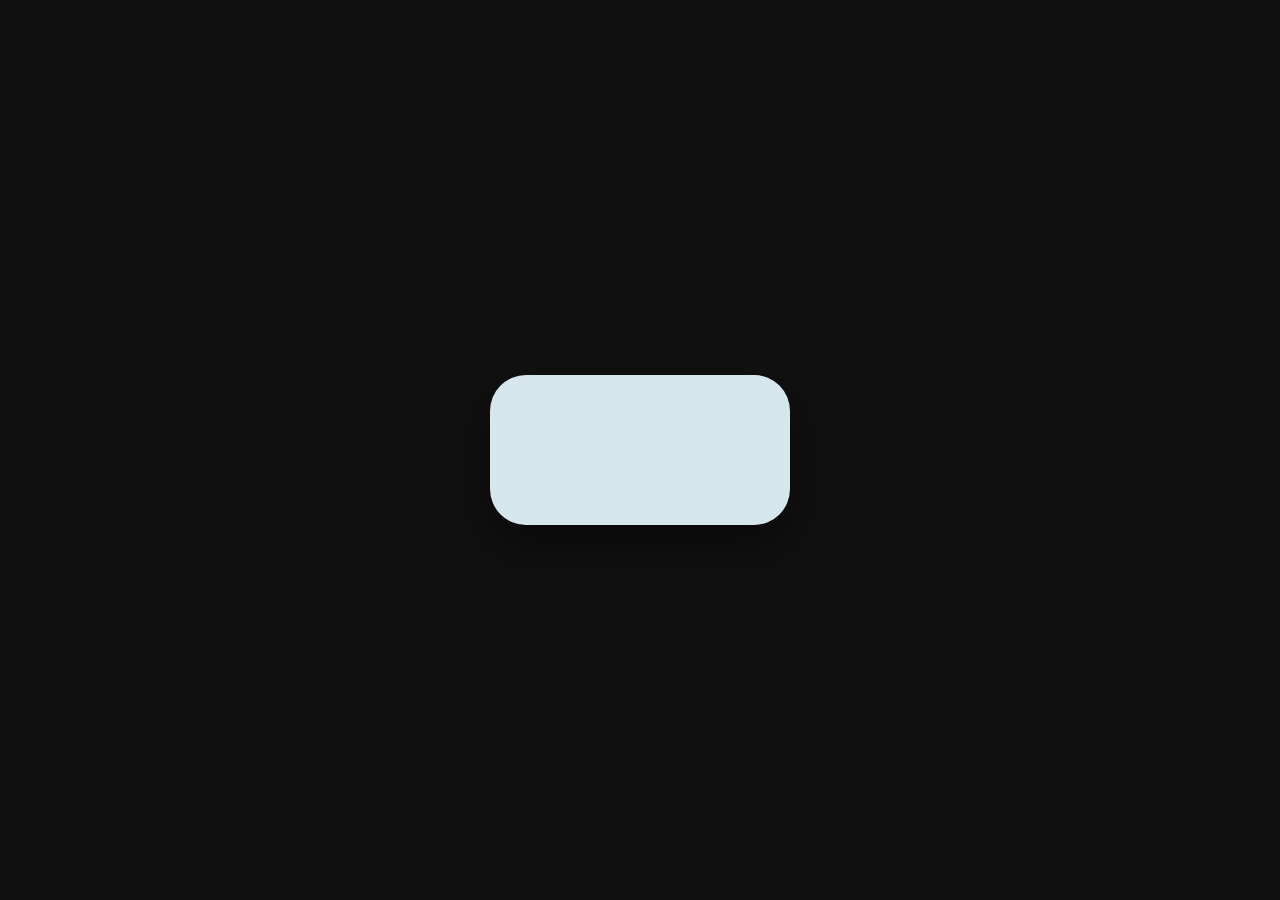
==== commit 8af9ecfc: "f" ====
--- a/index.html
+++ b/index.html
@@ -402,23 +402,23 @@
   <script>
     'use strict';
 
-    const canvas = document.getElementById('c');
-    const ctx = canvas.getContext('2d');
-
-    const ASPECT = 390 / 844;
-    let W, H;
-
-    function resizeAppFrame() {
-      if (window.innerHeight * ASPECT <= window.innerWidth) { H = window.innerHeight; W = Math.floor(H * ASPECT); }
-      else { W = window.innerWidth; H = Math.floor(W / ASPECT); }
-      const frame = document.getElementById('app-frame');
-      frame.style.width = W + 'px';
-      frame.style.height = H + 'px';
-      canvas.width = W; canvas.height = H;
-      canvas.style.width = W + 'px'; canvas.style.height = H + 'px';
-    }
-    window.addEventListener('resize', resizeAppFrame);
-    resizeAppFrame();
+  const canvas = document.getElementById('c');
+  const ctx = canvas.getContext('2d');
+
+  const ASPECT = 390 / 844;
+  let W, H;
+
+  function resizeAppFrame() {
+    if (window.innerHeight * ASPECT <= window.innerWidth) { H = window.innerHeight; W = Math.floor(H * ASPECT); }
+    else { W = window.innerWidth; H = Math.floor(W / ASPECT); }
+    const frame = document.getElementById('app-frame');
+    frame.style.width = W + 'px';
+    frame.style.height = H + 'px';
+    canvas.width = W; canvas.height = H;
+    canvas.style.width = W + 'px'; canvas.style.height = H + 'px';
+  }
+  window.addEventListener('resize', resizeAppFrame);
+  resizeAppFrame();
 
     const QUEUE_H = Math.max(24, Math.floor(H * 0.034));
     const GAME_H_CUTSCENE = Math.floor(H * 0.7525);
@@ -439,10 +439,13 @@
     const COLS = 23, ROWS = 23;
     const MAZE_W = COLS * CELL, MAZE_H = ROWS * CELL;
 
-    const maze = new Uint8Array(ROWS * COLS);
-    function idx(r, c) { return r * COLS + c; }
-
-    (function generate() {
+  const maze = new Uint8Array(ROWS * COLS);
+  function idx(r, c) { return r * COLS + c; }
+
+    let spawnRoom = {side:'top', r0:0, c0:0};
+
+    function generateMaze() {
+      maze.fill(0);
       const visited = new Uint8Array(ROWS * COLS);
       const stack = [0]; visited[0] = 1;
       const dirs = [{dr:-1,dc:0,bit:1,ob:4},{dr:0,dc:1,bit:2,ob:8},{dr:1,dc:0,bit:4,ob:1},{dr:0,dc:-1,bit:8,ob:2}];
@@ -458,24 +461,50 @@
         }
         if (!moved) stack.pop();
       }
+      const _sides = ['top','bottom','left','right'];
+      const _side  = _sides[Math.floor(Math.random()*4)];
+      const _sr0   = _side==='top' ? 0 : _side==='bottom' ? ROWS-2 : Math.floor(Math.random()*(ROWS-1));
+      const _sc0   = _side==='left' ? 0 : _side==='right' ? COLS-2 : Math.floor(Math.random()*(COLS-1));
+      spawnRoom.side = _side; spawnRoom.r0 = _sr0; spawnRoom.c0 = _sc0;
+      maze[idx(_sr0,  _sc0)]   |= 2|4;
+      maze[idx(_sr0,  _sc0+1)] |= 4|8;
+      maze[idx(_sr0+1,_sc0)]   |= 1|2;
+      maze[idx(_sr0+1,_sc0+1)] |= 1|8;
+      if(_side==='top')    { maze[idx(_sr0+1,_sc0+1)]|=4; maze[idx(_sr0+2,_sc0+1)]|=1; }
+      if(_side==='bottom') { maze[idx(_sr0,  _sc0+1)]|=1; maze[idx(_sr0-1,_sc0+1)]|=4; }
+      if(_side==='left')   { maze[idx(_sr0+1,_sc0+1)]|=2; maze[idx(_sr0+1,_sc0+2)]|=8; }
+      if(_side==='right')  { maze[idx(_sr0+1,_sc0)]  |=8; maze[idx(_sr0+1,_sc0-1)]|=2; }
+    }
+
+    generateMaze();
+
+  const DMAP = [{dr:-1,dc:0,bit:1},{dr:0,dc:1,bit:2},{dr:1,dc:0,bit:4},{dr:0,dc:-1,bit:8}];
+
+    // Braid the maze: knock down most dead ends to create loops, giving
+    // the player more routes around the Minotaur instead of getting trapped.
+    (function braid() {
+      for (let r = 0; r < ROWS; r++) {
+        for (let c = 0; c < COLS; c++) {
+          const cell = idx(r, c);
+          const degree = (maze[cell]&1?1:0)+(maze[cell]&2?1:0)+(maze[cell]&4?1:0)+(maze[cell]&8?1:0);
+          if (degree !== 1) continue;
+          if (Math.random() < 0.95) continue; // leave a few dead ends for variety
+
+          const candidates = [];
+          for (const d of DMAP) {
+            const nr = r+d.dr, nc = c+d.dc;
+            if (nr<0||nr>=ROWS||nc<0||nc>=COLS) continue;
+            if (maze[cell] & d.bit) continue; // already connected
+            candidates.push(d);
+          }
+          if (!candidates.length) continue;
+          const d = candidates[Math.floor(Math.random()*candidates.length)];
+          const ob = d.bit===1?4 : d.bit===2?8 : d.bit===4?1 : 2;
+          maze[cell] |= d.bit;
+          maze[idx(r+d.dr, c+d.dc)] |= ob;
+        }
+      }
     })();
-
-    const _sides = ['top','bottom','left','right'];
-    const _side  = _sides[Math.floor(Math.random()*4)];
-    const _sr0   = _side==='top' ? 0 : _side==='bottom' ? ROWS-2 : Math.floor(Math.random()*(ROWS-1));
-    const _sc0   = _side==='left' ? 0 : _side==='right' ? COLS-2 : Math.floor(Math.random()*(COLS-1));
-    const spawnRoom = {side:_side, r0:_sr0, c0:_sc0};
-
-    maze[idx(_sr0,  _sc0)]   |= 2|4;
-    maze[idx(_sr0,  _sc0+1)] |= 4|8;
-    maze[idx(_sr0+1,_sc0)]   |= 1|2;
-    maze[idx(_sr0+1,_sc0+1)] |= 1|8;
-    if(_side==='top')    { maze[idx(_sr0+1,_sc0+1)]|=4; maze[idx(_sr0+2,_sc0+1)]|=1; }
-    if(_side==='bottom') { maze[idx(_sr0,  _sc0+1)]|=1; maze[idx(_sr0-1,_sc0+1)]|=4; }
-    if(_side==='left')   { maze[idx(_sr0+1,_sc0+1)]|=2; maze[idx(_sr0+1,_sc0+2)]|=8; }
-    if(_side==='right')  { maze[idx(_sr0+1,_sc0)]  |=8; maze[idx(_sr0+1,_sc0-1)]|=2; }
-
-    const DMAP = [{dr:-1,dc:0,bit:1},{dr:0,dc:1,bit:2},{dr:1,dc:0,bit:4},{dr:0,dc:-1,bit:8}];
 
     function bfs(sr, sc, er, ec) {
       const prev = new Int16Array(ROWS*COLS).fill(-1), vis = new Uint8Array(ROWS*COLS);
@@ -493,81 +522,58 @@
       const path=[]; let cur=tgt; while(cur!==-1){path.unshift(cur);cur=prev[cur];} return path;
     }
 
-    function bfsDist(sr, sc) {
-      const dist = new Int16Array(ROWS*COLS).fill(-1);
-      dist[idx(sr,sc)] = 0;
-      const q = [idx(sr,sc)]; let head = 0;
-      while (head < q.length) {
-        const cur = q[head++];
-        const r=Math.floor(cur/COLS), c=cur%COLS;
-        for (const d of DMAP) {
-          if (!(maze[cur]&d.bit)) continue;
-          const ni = idx(r+d.dr, c+d.dc);
-          if (dist[ni]===-1) { dist[ni]=dist[cur]+1; q.push(ni); }
-        }
-      }
-      return dist;
-    }
-
-    function bfsRunAway(mr, mc, pr, pc) {
-      const playerDist = bfsDist(pr, pc);
-      let maxD = -1, tr = mr, tc = mc;
-      for (let r=0; r<ROWS; r++) for (let c=0; c<COLS; c++) {
-        const d = playerDist[idx(r,c)];
-        if (d > maxD) { maxD=d; tr=r; tc=c; }
-      }
-      return bfs(mr, mc, tr, tc);
-    }
-
-    function releaseJoy(){
-      dragInput.active = false;
-    }
-
-    function drawTheseusFigure(x,y,s,facing,isTheseus,walkPhase=0){
-      const img = isTheseus
-              ? (facing==='left' ? swordLeftImg : swordRightImg)
-              : (facing==='left' ? bodyLeftImg  : bodyRightImg);
-      const loaded = isTheseus
-              ? (facing==='left' ? swordLeftLoaded : swordRightLoaded)
-              : (facing==='left' ? bodyLeftLoaded  : bodyRightLoaded);
-
-      if (!loaded) {
-        drawStickFigure(x,y,s,'#D5E6ED',walkPhase);
-        if (isTheseus) drawSwordOnFigure(x,y,s);
-        return;
-      }
-
-      const h = s*5;
-      const w = h * (img.naturalWidth / img.naturalHeight);
-      ctx.drawImage(img, x - w/2, y + s*1.5 - h, w, h);
-    }
-
-    function cellCenter(r,c) { return {x:c*CELL+CELL/2, y:r*CELL+CELL/2}; }
-    function worldToCell(x,y) {
-      return {r:Math.max(0,Math.min(ROWS-1,Math.floor(y/CELL))), c:Math.max(0,Math.min(COLS-1,Math.floor(x/CELL)))};
-    }
-    function dist(ax,ay,bx,by) { return Math.hypot(ax-bx,ay-by); }
-
-    const PLAYER_R=CELL*0.28, MINO_R=CELL*0.33;
-    let playerSpawn, swordSpawn, minoSpawn;
-    function initSpawns(){
-      playerSpawn = {x:(spawnRoom.c0+1)*CELL, y:(spawnRoom.r0+1)*CELL};
-      swordSpawn  = randomSpawn([playerSpawn], ROWS/3);
-      minoSpawn   = randomSpawn([playerSpawn, swordSpawn], ROWS/4);
-    }
-
-    function randomSpawn(others=[], minCells=0) {
-      for (let a=0; a<2000; a++) {
-        const r=Math.floor(Math.random()*ROWS), c=Math.floor(Math.random()*COLS);
-        const {x,y}=cellCenter(r,c);
-        let ok=true;
-        for (const o of others) if (dist(x,y,o.x,o.y)<minCells*CELL){ok=false;break;}
-        if (ok) return {x,y};
-      }
-      return cellCenter(Math.floor(ROWS/2),Math.floor(COLS/2));
-    }
-
-    initSpawns();
+  function bfsDist(sr, sc) {
+    const dist = new Int16Array(ROWS*COLS).fill(-1);
+    dist[idx(sr,sc)] = 0;
+    const q = [idx(sr,sc)]; let head = 0;
+    while (head < q.length) {
+      const cur = q[head++];
+      const r=Math.floor(cur/COLS), c=cur%COLS;
+      for (const d of DMAP) {
+        if (!(maze[cur]&d.bit)) continue;
+        const ni = idx(r+d.dr, c+d.dc);
+        if (dist[ni]===-1) { dist[ni]=dist[cur]+1; q.push(ni); }
+      }
+    }
+    return dist;
+  }
+
+  function bfsRunAway(mr, mc, pr, pc) {
+    const playerDist = bfsDist(pr, pc);
+    let maxD = -1, tr = mr, tc = mc;
+    for (let r=0; r<ROWS; r++) for (let c=0; c<COLS; c++) {
+      const d = playerDist[idx(r,c)];
+      if (d > maxD) { maxD=d; tr=r; tc=c; }
+    }
+    return bfs(mr, mc, tr, tc);
+  }
+
+  function cellCenter(r,c) { return {x:c*CELL+CELL/2, y:r*CELL+CELL/2}; }
+  function worldToCell(x,y) {
+    return {r:Math.max(0,Math.min(ROWS-1,Math.floor(y/CELL))), c:Math.max(0,Math.min(COLS-1,Math.floor(x/CELL)))};
+  }
+  function dist(ax,ay,bx,by) { return Math.hypot(ax-bx,ay-by); }
+
+  const PLAYER_R=CELL*0.28, MINO_R=CELL*0.33;
+  let playerSpawn, swordSpawn, minoSpawn;
+  function initSpawns(){
+    playerSpawn = {x:(spawnRoom.c0+1)*CELL, y:(spawnRoom.r0+1)*CELL};
+    swordSpawn  = randomSpawn([playerSpawn], ROWS/3);
+    minoSpawn   = randomSpawn([playerSpawn, swordSpawn], ROWS/4);
+  }
+  
+  function randomSpawn(others=[], minCells=0) {
+    for (let a=0; a<2000; a++) {
+      const r=Math.floor(Math.random()*ROWS), c=Math.floor(Math.random()*COLS);
+      const {x,y}=cellCenter(r,c);
+      let ok=true;
+      for (const o of others) if (dist(x,y,o.x,o.y)<minCells*CELL){ok=false;break;}
+      if (ok) return {x,y};
+    }
+    return cellCenter(Math.floor(ROWS/2),Math.floor(COLS/2));
+  }
+
+  initSpawns();
 
     const TRIVIA_IMG_QUEENS = "./decorative_assets/queens_megaron.jpg";
     const TRIVIA_IMG_KINGS = "./decorative_assets/throne_room.jpg";
@@ -624,14 +630,17 @@
     const mino   = {x:0,y:0,r:MINO_R,path:[],pathTimer:0};
     let SWORD_X=0, SWORD_Y=0, swordCollected=false;
 
-    let gameState='INTRO', theseusTimer=0, lastTime=0, heartPhase=0, minoKilled=false, killFlashTimer=0;
-    updateLayout();
-    let introAnim = null;
-    let screenFadeAlpha = 0;
-    let threadPath=[], threadPlayerCell={r:-1,c:-1};
-    let threadItemX=0, threadItemY=0, threadCollected=false;
-    let minimapAlpha = 0.9;
-    let zoom = 1.0;
+  let gameState='INTRO', theseusTimer=0, lastTime=0, heartPhase=0, minoKilled=false, killFlashTimer=0;
+  let introAnim = null;
+  let screenFadeAlpha = 0;
+  let threadPath=[], threadPlayerCell={r:-1,c:-1};
+  let threadItemX=0, threadItemY=0, threadCollected=false;
+  let minimapAlpha = 0.9;
+  let zoom = 1.0;
+  let ariadne = {x:0, y:0, r:PLAYER_R, path:[], pathTimer:0};
+  let ariadnePhase = null; // null | 'approach' | 'escape'
+  let escapeWalkPhase = 0;
+  let ariadneTrail = [], playerTrailIdx = 0; /*, pinchActive = false, pinchStartDist = 1, pinchStartZoom = 1;*/
 
     let pauseImgLoaded = false;
     let instImgLoaded = false;
@@ -671,32 +680,32 @@
     let escapeWalkPhase = 0;
     let ariadneTrail = [], playerTrailIdx = 0; /*, pinchActive = false, pinchStartDist = 1, pinchStartZoom = 1;*/
 
-    const triviaImgCache = {};
-    function getTriviaImg(src) {
-      if (!triviaImgCache[src]) {
-        const entry = { img: new Image(), loaded: false, error: false };
-        entry.img.onload  = () => { entry.loaded = true; };
-        entry.img.onerror = () => { entry.error  = true; console.warn('Trivia image failed to load:', src); };
-        entry.img.src = src;
-        triviaImgCache[src] = entry;
-      }
-      return triviaImgCache[src];
-    }
-    // Preload all trivia images at startup
-    TRIVIA_QUESTIONS.forEach(q => { if (q.img) getTriviaImg(q.img); });
+  const triviaImgCache = {};
+  function getTriviaImg(src) {
+    if (!triviaImgCache[src]) {
+      const entry = { img: new Image(), loaded: false, error: false };
+      entry.img.onload  = () => { entry.loaded = true; };
+      entry.img.onerror = () => { entry.error  = true; console.warn('Trivia image failed to load:', src); };
+      entry.img.src = src;
+      triviaImgCache[src] = entry;
+    }
+    return triviaImgCache[src];
+  }
+  // Preload all trivia images at startup
+  TRIVIA_QUESTIONS.forEach(q => { if (q.img) getTriviaImg(q.img); });
 
     const LOST_GAME_URL = "game-over.html";
 
-    function applySpawns(){
-      player.x=playerSpawn.x; player.y=playerSpawn.y; player.isTheseus=false;
-      mino.x=minoSpawn.x; mino.y=minoSpawn.y; mino.path=[]; mino.pathTimer=0;
-      SWORD_X=swordSpawn.x; SWORD_Y=swordSpawn.y; swordCollected=false;
-      minoKilled=false; killFlashTimer=0; threadPath=[]; threadPlayerCell={r:-1,c:-1};
-      threadCollected=false; threadItemX=0; threadItemY=0; minimapAlpha=0.9;
-      ariadnePhase=null; ariadne.path=[]; ariadne.pathTimer=0; escapeWalkPhase=0; ariadneTrail=[]; playerTrailIdx=0;
-    }
-    applySpawns();
-    startIntro();
+  function applySpawns(){
+    player.x=playerSpawn.x; player.y=playerSpawn.y; player.isTheseus=false;
+    mino.x=minoSpawn.x; mino.y=minoSpawn.y; mino.path=[]; mino.pathTimer=0;
+    SWORD_X=swordSpawn.x; SWORD_Y=swordSpawn.y; swordCollected=false;
+    minoKilled=false; killFlashTimer=0; threadPath=[]; threadPlayerCell={r:-1,c:-1};
+    threadCollected=false; threadItemX=0; threadItemY=0; minimapAlpha=0.9;
+    ariadnePhase=null; ariadne.path=[]; ariadne.pathTimer=0; escapeWalkPhase=0; ariadneTrail=[]; playerTrailIdx=0;
+  }
+  applySpawns();
+  startIntro();
 
     let queuePos = Math.floor(Math.random() * 21) + 20;
     let queueTimer = 15 + Math.random() * 25;
@@ -764,40 +773,43 @@
     function restartGame(){initSpawns();initTraps();applySpawns();theseusTimer=0;gameState='PLAYING';
       updateLayout();
       triviaState=null;dragInput.active = false;}
+    function restartGame(){generateMaze();initSpawns();initTraps();applySpawns();theseusTimer=0;gameState='PLAYING';
+      updateLayout();
+      triviaState=null;dragInput.active = false;}
 
     function startIntro() {
       const entryR = spawnRoom.r0 + 1, entryC = spawnRoom.c0 + 1;
       const dmap = bfsDist(entryR, entryC);
 
-      // Find cells 22-32 steps from entrance for a longer, more dramatic chase
-      let candidates = [];
+    // Find cells 22-32 steps from entrance for a longer, more dramatic chase
+    let candidates = [];
+    for (let r = 0; r < ROWS; r++) for (let c = 0; c < COLS; c++) {
+      const d = dmap[idx(r, c)];
+      if (d >= 22 && d <= 32) candidates.push({r, c});
+    }
+    if (!candidates.length) {
+      let best = {r: entryR, c: entryC}, bestD = 0;
       for (let r = 0; r < ROWS; r++) for (let c = 0; c < COLS; c++) {
-        const d = dmap[idx(r, c)];
-        if (d >= 22 && d <= 32) candidates.push({r, c});
-      }
-      if (!candidates.length) {
-        let best = {r: entryR, c: entryC}, bestD = 0;
-        for (let r = 0; r < ROWS; r++) for (let c = 0; c < COLS; c++) {
-          if (dmap[idx(r,c)] > bestD) { bestD = dmap[idx(r,c)]; best = {r, c}; }
-        }
-        candidates = [best];
-      }
-      const startCell = candidates[Math.floor(Math.random() * candidates.length)];
-      const playerPath = bfs(startCell.r, startCell.c, entryR, entryC);
-
-      // Player starts 2 cells ahead on the path so mino is close behind at the start
-      const MINO_HEAD = 2;
-      const minoCell = playerPath[0];
-      const pCell = playerPath[Math.min(MINO_HEAD, playerPath.length - 1)];
-      const minoStart = cellCenter(Math.floor(minoCell/COLS), minoCell%COLS);
-      const pStart   = cellCenter(Math.floor(pCell/COLS),    pCell%COLS);
-
-      player.x = pStart.x;   player.y = pStart.y;   player.isTheseus = false;
-      mino.x   = minoStart.x; mino.y   = minoStart.y; mino.path = []; mino.pathTimer = 0;
-      heartPhase = 0;
-
-      introAnim = { playerPath, playerPathPos: MINO_HEAD, elapsed: 0, textAlpha: 0 };
-    }
+        if (dmap[idx(r,c)] > bestD) { bestD = dmap[idx(r,c)]; best = {r, c}; }
+      }
+      candidates = [best];
+    }
+    const startCell = candidates[Math.floor(Math.random() * candidates.length)];
+    const playerPath = bfs(startCell.r, startCell.c, entryR, entryC);
+
+    // Player starts 2 cells ahead on the path so mino is close behind at the start
+    const MINO_HEAD = 2;
+    const minoCell = playerPath[0];
+    const pCell = playerPath[Math.min(MINO_HEAD, playerPath.length - 1)];
+    const minoStart = cellCenter(Math.floor(minoCell/COLS), minoCell%COLS);
+    const pStart   = cellCenter(Math.floor(pCell/COLS),    pCell%COLS);
+
+    player.x = pStart.x;   player.y = pStart.y;   player.isTheseus = false;
+    mino.x   = minoStart.x; mino.y   = minoStart.y; mino.path = []; mino.pathTimer = 0;
+    heartPhase = 0;
+
+    introAnim = { playerPath, playerPathPos: MINO_HEAD, elapsed: 0, textAlpha: 0 };
+  }
 
     function openSymbolsKey(event) {
       if (event) event.stopPropagation(); // Prevents background click layer from firing immediately
@@ -819,10 +831,11 @@
       if (gameState === 'WIN') {
         window.location.href = 'victory.html';
       } else if (gameState === 'DEAD') {
-        if (x >= W/2 - 110 && x <= W/2 + 110 && y >= 340 && y <= 394) {
+        const {btnW,btnH,btn1Y,btn2Y} = getEndScreenButtons();
+        if (x >= W/2 - btnW/2 && x <= W/2 + btnW/2 && y >= btn1Y && y <= btn1Y + btnH) {
           restartGame();
         }
-        else if (x >= W/2 - 110 && x <= W/2 + 110 && y >= 420 && y <= 474) {
+        else if (x >= W/2 - btnW/2 && x <= W/2 + btnW/2 && y >= btn2Y && y <= btn2Y + btnH) {
           window.location.href = LOST_GAME_URL;
         }
       }
@@ -874,39 +887,37 @@
         return;
       }
 
-      if (gameState === 'PLAYING') {
-        const btnSize = Math.floor(CELL * 1.1);
-
-        // Floating Pause Button boundaries (Top Right)
-        const pauseX = W - btnSize - 16;
-        const pauseY = QUEUE_H + 16;
-        if (x >= pauseX - 6 && x <= pauseX + btnSize + 6 && y >= pauseY - 6 && y <= pauseY + btnSize + 6) {
-          gameState = 'PAUSED';
-          updateLayout();
-          document.getElementById('pause-overlay').style.display = 'block';
-          releaseJoy();
-          return;
-        }
-
-        // Floating Share Button boundaries (left of Pause)
-        const shareX = pauseX - btnSize - 8;
-        const shareY = QUEUE_H + 16;
-        if (x >= shareX - 6 && x <= shareX + btnSize + 6 && y >= shareY - 6 && y <= shareY + btnSize + 6) {
-          if (navigator.share) {
-            navigator.share({title: 'Linorinth', url: window.location.href});
-          } else {
-            navigator.clipboard && navigator.clipboard.writeText(window.location.href);
-          }
-          return;
-        }
-
-        // Floating Quit Button boundaries (Top Left)
-        const quitX = 16;
-        const quitY = QUEUE_H + 16;
-        if (x >= quitX - 6 && x <= quitX + btnSize + 6 && y >= quitY - 6 && y <= quitY + btnSize + 6) {
-          window.location.href = LOST_GAME_URL;
-          return;
-        }
+    if (gameState === 'PLAYING') {
+      const btnSize = Math.floor(CELL * 1.1);
+      
+      // Floating Pause Button boundaries (Top Right)
+      const pauseX = W - btnSize - 16;
+      const pauseY = QUEUE_H + 16;
+      if (x >= pauseX - 6 && x <= pauseX + btnSize + 6 && y >= pauseY - 6 && y <= pauseY + btnSize + 6) {
+        gameState = 'PAUSED';
+        releaseJoy();
+        return;
+      }
+
+      // Floating Share Button boundaries (left of Pause)
+      const shareX = pauseX - btnSize - 8;
+      const shareY = QUEUE_H + 16;
+      if (x >= shareX - 6 && x <= shareX + btnSize + 6 && y >= shareY - 6 && y <= shareY + btnSize + 6) {
+        if (navigator.share) {
+          navigator.share({ title: 'Linorinth', url: window.location.href });
+        } else {
+          navigator.clipboard && navigator.clipboard.writeText(window.location.href);
+        }
+        return;
+      }
+
+      // Floating Quit Button boundaries (Top Left)
+      const quitX = 16;
+      const quitY = QUEUE_H + 16;
+      if (x >= quitX - 6 && x <= quitX + btnSize + 6 && y >= quitY - 6 && y <= quitY + btnSize + 6) {
+        window.location.href = LOST_GAME_URL;
+        return;
+      }
 
         if (isTouch) {
           startDrag(x, y, touchId);
@@ -964,51 +975,51 @@
     });
     window.addEventListener('keyup',e=>{keys[e.key]=false;});
 
-    const PLAYER_SPEED=CELL*3.8, MINO_SPEED=CELL*2.1, ARIADNE_SPEED=CELL*3.2;
-
-    function triggerAriadne(){
-      gameState='ARIADNE'; ariadnePhase='approach'; releaseJoy();
-      threadCollected=true; threadPlayerCell={r:-1,c:-1};
-
-      const halfW=W/(2*zoom), halfH=GAME_H/(2*zoom);
-      const camX=Math.max(halfW,Math.min(MAZE_W-halfW,player.x));
-      const camY=Math.max(halfH,Math.min(MAZE_H-halfH,player.y));
-
-      const cL=Math.floor((camX-halfW)/CELL), cR=Math.ceil((camX+halfW)/CELL);
-      const rT=Math.floor((camY-halfH)/CELL), rB=Math.ceil((camY+halfH)/CELL);
+  const PLAYER_SPEED=CELL*3.8, MINO_SPEED=CELL*2.1, ARIADNE_SPEED=CELL*3.2;
+
+  function triggerAriadne(){
+    gameState='ARIADNE'; ariadnePhase='approach'; releaseJoy();
+    threadCollected=true; threadPlayerCell={r:-1,c:-1};
+
+    const halfW=W/(2*zoom), halfH=GAME_H/(2*zoom);
+    const camX=Math.max(halfW,Math.min(MAZE_W-halfW,player.x));
+    const camY=Math.max(halfH,Math.min(MAZE_H-halfH,player.y));
+
+    const cL=Math.floor((camX-halfW)/CELL), cR=Math.ceil((camX+halfW)/CELL);
+    const rT=Math.floor((camY-halfH)/CELL), rB=Math.ceil((camY+halfH)/CELL);
 
       const{r:pr,c:pc}=worldToCell(player.x,player.y);
       const dmap=bfsDist(pr,pc);
       const maxSteps=Math.floor(ARIADNE_SPEED*3/CELL);
 
-      const camScore=({r,c})=>Math.max(0,cL-c,c-cR)+Math.max(0,rT-r,r-rB);
-      const candidates=[];
+    const camScore=({r,c})=>Math.max(0,cL-c,c-cR)+Math.max(0,rT-r,r-rB);
+    const candidates=[];
+    for(let r=0;r<ROWS;r++) for(let c=0;c<COLS;c++){
+      const d=dmap[idx(r,c)];
+      if(d<1||d>maxSteps) continue;
+      if(camScore({r,c})>0) candidates.push({r,c,d});
+    }
+
+    let spawnR,spawnC;
+    if(candidates.length){
+      candidates.sort((a,b)=>camScore(a)-camScore(b));
+      const minScore=camScore(candidates[0]);
+      const pool=candidates.filter(x=>camScore(x)<=minScore+1);
+      const pick=pool[Math.floor(Math.random()*pool.length)];
+      spawnR=pick.r; spawnC=pick.c;
+    } else {
+      let best=null,bestD=Infinity;
       for(let r=0;r<ROWS;r++) for(let c=0;c<COLS;c++){
         const d=dmap[idx(r,c)];
-        if(d<1||d>maxSteps) continue;
-        if(camScore({r,c})>0) candidates.push({r,c,d});
-      }
-
-      let spawnR,spawnC;
-      if(candidates.length){
-        candidates.sort((a,b)=>camScore(a)-camScore(b));
-        const minScore=camScore(candidates[0]);
-        const pool=candidates.filter(x=>camScore(x)<=minScore+1);
-        const pick=pool[Math.floor(Math.random()*pool.length)];
-        spawnR=pick.r; spawnC=pick.c;
-      } else {
-        let best=null,bestD=Infinity;
-        for(let r=0;r<ROWS;r++) for(let c=0;c<COLS;c++){
-          const d=dmap[idx(r,c)];
-          if(d>=1&&camScore({r,c})>0&&d<bestD){bestD=d;best={r,c};}
-        }
-        spawnR=best?best.r:Math.max(0,pr-1); spawnC=best?best.c:pc;
-      }
-
-      const cc=cellCenter(spawnR,spawnC);
-      ariadne.x=cc.x; ariadne.y=cc.y;
-      ariadne.path=bfs(spawnR,spawnC,pr,pc); ariadne.pathTimer=0;
-    }
+        if(d>=1&&camScore({r,c})>0&&d<bestD){bestD=d;best={r,c};}
+      }
+      spawnR=best?best.r:Math.max(0,pr-1); spawnC=best?best.c:pc;
+    }
+
+    const cc=cellCenter(spawnR,spawnC);
+    ariadne.x=cc.x; ariadne.y=cc.y;
+    ariadne.path=bfs(spawnR,spawnC,pr,pc); ariadne.pathTimer=0;
+  }
 
     function updateAriadne(dt){
       const ac=worldToCell(ariadne.x,ariadne.y);
@@ -1082,26 +1093,26 @@
       }
     }
 
-    function updateIntro(dt) {
-      const anim = introAnim;
-      anim.elapsed += dt;
-      anim.textAlpha = Math.min(1, anim.textAlpha + dt * 1.4);
-
-      // Zoom in tight at start, gradually pull back to normal as player nears entrance
-      const introProgress = Math.min(anim.playerPathPos / anim.playerPath.length, 1);
-      zoom = 2.5 - 1.5 * introProgress;
-
-      // Advance player at 60% of normal speed so all 4 text phases have breathing room
-      anim.playerPathPos += (PLAYER_SPEED / CELL) * 0.6 * dt;
-      const pathLen = anim.playerPath.length;
-      const pi = Math.min(Math.floor(anim.playerPathPos), pathLen - 1);
-      const ni = Math.min(pi + 1, pathLen - 1);
-      const frac = anim.playerPathPos - Math.floor(anim.playerPathPos);
-      const cA = anim.playerPath[pi], cB = anim.playerPath[ni];
-      const posA = cellCenter(Math.floor(cA/COLS), cA%COLS);
-      const posB = cellCenter(Math.floor(cB/COLS), cB%COLS);
-      player.x = posA.x + (posB.x - posA.x) * frac;
-      player.y = posA.y + (posB.y - posA.y) * frac;
+  function updateIntro(dt) {
+    const anim = introAnim;
+    anim.elapsed += dt;
+    anim.textAlpha = Math.min(1, anim.textAlpha + dt * 1.4);
+
+    // Zoom in tight at start, gradually pull back to normal as player nears entrance
+    const introProgress = Math.min(anim.playerPathPos / anim.playerPath.length, 1);
+    zoom = 2.5 - 1.5 * introProgress;
+
+    // Advance player at 60% of normal speed so all 4 text phases have breathing room
+    anim.playerPathPos += (PLAYER_SPEED / CELL) * 0.6 * dt;
+    const pathLen = anim.playerPath.length;
+    const pi = Math.min(Math.floor(anim.playerPathPos), pathLen - 1);
+    const ni = Math.min(pi + 1, pathLen - 1);
+    const frac = anim.playerPathPos - Math.floor(anim.playerPathPos);
+    const cA = anim.playerPath[pi], cB = anim.playerPath[ni];
+    const posA = cellCenter(Math.floor(cA/COLS), cA%COLS);
+    const posB = cellCenter(Math.floor(cB/COLS), cB%COLS);
+    player.x = posA.x + (posB.x - posA.x) * frac;
+    player.y = posA.y + (posB.y - posA.y) * frac;
 
       // Mino chases player
       mino.pathTimer -= dt;
@@ -1143,10 +1154,10 @@
       }
     }
 
-    function update(dt){
-      if(gameState==='ARIADNE'){updateAriadne(dt);return;}
-      if (gameState === 'INTRO') { updateIntro(dt); return; }
-      if(gameState!=='PLAYING' && gameState!=='TRIVIA') return;
+  function update(dt){
+    if(gameState==='ARIADNE'){updateAriadne(dt);return;}
+    if (gameState === 'INTRO') { updateIntro(dt); return; }
+    if(gameState!=='PLAYING' && gameState!=='TRIVIA') return;
 
       if(gameState==='PLAYING'){
         let kx = 0;
@@ -1242,32 +1253,36 @@
           }
         }
 
-        if (gameState !== 'PLAYING') return;
-
-        if(!swordCollected&&dist(player.x,player.y,SWORD_X,SWORD_Y)<CELL*0.7){
-          swordCollected=true; player.isTheseus=true; theseusTimer=2.8;
-          mino.pathTimer=0;
-        }
-      }
-
-      if(theseusTimer>0) theseusTimer-=dt;
-      if(killFlashTimer>0) killFlashTimer-=dt;
-      if(screenFadeAlpha>0) screenFadeAlpha=Math.max(0, screenFadeAlpha-dt*2.0);
-
-      if(triviaState && triviaState.answered && triviaState.resultTimer > 0){
-        triviaState.resultTimer -= dt;
-        if(triviaState.resultTimer <= 0){
-          if(triviaState.correct){
-            triviaState = null; gameState = 'PLAYING'; updateLayout();
-          } else if(triviaState.attempts < 2){
-            triviaState.wrongIdx = triviaState.selectedIdx;
-            triviaState.answered = false; triviaState.selectedIdx = -1;
-          } else {
-            restartGame();
-          }
-        }
-      }
-
+      if(!swordCollected&&dist(player.x,player.y,SWORD_X,SWORD_Y)<CELL*0.7){
+        swordCollected=true; player.isTheseus=true; theseusTimer=2.8;
+        mino.pathTimer=0;
+      }
+    }
+
+    if(theseusTimer>0) theseusTimer-=dt;
+    if(killFlashTimer>0) killFlashTimer-=dt;
+    if(screenFadeAlpha>0) screenFadeAlpha=Math.max(0, screenFadeAlpha-dt*2.0);
+
+    if(triviaState && triviaState.answered && triviaState.resultTimer > 0){
+      triviaState.resultTimer -= dt;
+      if(triviaState.resultTimer <= 0){
+        if(triviaState.correct){
+          triviaState = null; gameState = 'PLAYING';
+        } else if(triviaState.attempts < 2){
+          triviaState.wrongIdx = triviaState.selectedIdx;
+          triviaState.answered = false; triviaState.selectedIdx = -1;
+        } else {
+          restartGame();
+        }
+      }
+    }
+
+      if(!minoKilled && gameState !== 'TRIVIA'){
+        const heartDist = dist(player.x, player.y, mino.x, mino.y);
+        const heartT = 1 - Math.min(1, heartDist / (CELL * 14));
+        const bps = 0.1 + heartT * 3.4;
+        heartPhase += bps * dt;
+        if (heartPhase >= 1) heartPhase -= 1;
       if(!minoKilled){
         const heartDist = dist(player.x, player.y, mino.x, mino.y);
         const heartT = 1 - Math.min(1, heartDist / (CELL * 14));
@@ -1275,20 +1290,20 @@
         heartPhase += bps * dt;
         if (heartPhase >= 1) heartPhase -= 1;
 
-        mino.pathTimer-=dt;
-        if(mino.pathTimer<=0){
-          mino.pathTimer=0.7;
-          const{r:mr,c:mc}=worldToCell(mino.x,mino.y);
-          const{r:pr,c:pc}=worldToCell(player.x,player.y);
-          mino.path = player.isTheseus ? bfsRunAway(mr,mc,pr,pc) : bfs(mr,mc,pr,pc);
-        }
-        if(mino.path.length>1){
-          const ni=mino.path[1], tgt=cellCenter(Math.floor(ni/COLS),ni%COLS);
-          const dx=tgt.x-mino.x,dy=tgt.y-mino.y,d=Math.hypot(dx,dy);
-          if(d>1){mino.x+=dx/d*MINO_SPEED*dt;mino.y+=dy/d*MINO_SPEED*dt;}
-          if(d<CELL*0.2) mino.path.shift();
-        }
-        resolveWalls(mino);
+      mino.pathTimer-=dt;
+      if(mino.pathTimer<=0){
+        mino.pathTimer=0.7;
+        const{r:mr,c:mc}=worldToCell(mino.x,mino.y);
+        const{r:pr,c:pc}=worldToCell(player.x,player.y);
+        mino.path = player.isTheseus ? bfsRunAway(mr,mc,pr,pc) : bfs(mr,mc,pr,pc);
+      }
+      if(mino.path.length>1){
+        const ni=mino.path[1], tgt=cellCenter(Math.floor(ni/COLS),ni%COLS);
+        const dx=tgt.x-mino.x,dy=tgt.y-mino.y,d=Math.hypot(dx,dy);
+        if(d>1){mino.x+=dx/d*MINO_SPEED*dt;mino.y+=dy/d*MINO_SPEED*dt;}
+        if(d<CELL*0.2) mino.path.shift();
+      }
+      resolveWalls(mino);
 
         const contact = dist(player.x,player.y,mino.x,mino.y) < PLAYER_R+MINO_R+2;
         if(contact){
@@ -1315,18 +1330,18 @@
         if(side==='left'   && player.x<-PLAYER_R)       { gameState='WIN'; window.location.href = "victory.html"; }
         if(side==='right'  && player.x>MAZE_W+PLAYER_R) { gameState='WIN'; window.location.href = "victory.html"; }
 
-        if(!threadCollected && dist(player.x,player.y,threadItemX,threadItemY)<CELL*0.7){
-          threadCollected=true;
-        }
-
-        if(threadCollected){
-          const pc = worldToCell(player.x, player.y);
-          if (pc.r !== threadPlayerCell.r || pc.c !== threadPlayerCell.c) {
-            threadPlayerCell = pc;
-            threadPath = bfs(pc.r, pc.c, spawnRoom.r0+1, spawnRoom.c0+1);
-          }
-        }
-      }
+      if(!threadCollected && dist(player.x,player.y,threadItemX,threadItemY)<CELL*0.7){
+        threadCollected=true;
+      }
+
+      if(threadCollected){
+        const pc = worldToCell(player.x, player.y);
+        if (pc.r !== threadPlayerCell.r || pc.c !== threadPlayerCell.c) {
+          threadPlayerCell = pc;
+          threadPath = bfs(pc.r, pc.c, spawnRoom.r0+1, spawnRoom.c0+1);
+        }
+      }
+    }
 
       if (player.isTheseus && !minoKilled) {
         const _halfW = W / (2 * zoom), _halfH = GAME_H / (2 * zoom);
@@ -1335,13 +1350,9 @@
         const mmWidth  = Math.floor(MAZE_W / 6 * 1.32);
         const mmHeight = Math.floor(MAZE_H / 6 * 1.32);
         const mmX = 8, mmY = GAME_H - mmHeight - 8;
-        const psx = (player.x - camX) * zoom + W / 2;
-        const psy = (player.y - camY) * zoom + GAME_H / 2;
         const msx = (mino.x - camX) * zoom + W / 2;
         const msy = (mino.y - camY) * zoom + GAME_H / 2;
-        const playerOverlaps = psx >= mmX - 20 && psx <= mmX + mmWidth && psy >= mmY && psy <= mmY + mmHeight;
-        const minoOverlaps   = msx >= mmX && msx <= mmX + mmWidth && msy >= mmY && msy <= mmY + mmHeight;
-        const overlaps = playerOverlaps || minoOverlaps || (player.x < 400 && player.y > 550);
+        const overlaps = msx >= mmX && msx <= mmX + mmWidth && msy >= mmY && msy <= mmY + mmHeight;
         const target = overlaps ? 0 : 0.9;
         const speed = 0.6 / 0.2;
         minimapAlpha = overlaps
@@ -1448,45 +1459,45 @@
       }
     }
 
-    function drawTrap(x, y) {
-      const r = CELL * 0.28;
-      ctx.save();
-      ctx.shadowColor = 'rgba(180, 0, 0, 0.7)';
-      ctx.shadowBlur = 10;
-      ctx.beginPath();
-      ctx.moveTo(x, y - r); ctx.lineTo(x + r, y);
-      ctx.lineTo(x, y + r); ctx.lineTo(x - r, y);
-      ctx.closePath();
-      ctx.fillStyle = '#1a0505';
-      ctx.fill();
-      ctx.strokeStyle = '#8B0000';
-      ctx.lineWidth = 2;
-      ctx.stroke();
-      ctx.shadowBlur = 0;
-      ctx.strokeStyle = '#cc2200';
-      ctx.lineWidth = 1.5;
-      ctx.lineCap = 'round';
-      const s = r * 0.45;
-      ctx.beginPath();
-      ctx.moveTo(x - s, y - s); ctx.lineTo(x + s, y + s);
-      ctx.moveTo(x + s, y - s); ctx.lineTo(x - s, y + s);
-      ctx.stroke();
-      ctx.restore();
-    }
-
-    function wrapText(text, maxW, lineH, startY) {
-      const words = text.split(' ');
-      let line = '', y = startY;
-      for (const word of words) {
-        const test = line ? line + ' ' + word : word;
-        if (ctx.measureText(test).width > maxW && line) {
-          ctx.fillText(line, W / 2, y);
-          y += lineH; line = word;
-        } else { line = test; }
-      }
-      if (line) { ctx.fillText(line, W / 2, y); y += lineH; }
-      return y;
-    }
+  function drawTrap(x, y) {
+    const r = CELL * 0.28;
+    ctx.save();
+    ctx.shadowColor = 'rgba(180, 0, 0, 0.7)';
+    ctx.shadowBlur = 10;
+    ctx.beginPath();
+    ctx.moveTo(x, y - r); ctx.lineTo(x + r, y);
+    ctx.lineTo(x, y + r); ctx.lineTo(x - r, y);
+    ctx.closePath();
+    ctx.fillStyle = '#1a0505';
+    ctx.fill();
+    ctx.strokeStyle = '#8B0000';
+    ctx.lineWidth = 2;
+    ctx.stroke();
+    ctx.shadowBlur = 0;
+    ctx.strokeStyle = '#cc2200';
+    ctx.lineWidth = 1.5;
+    ctx.lineCap = 'round';
+    const s = r * 0.45;
+    ctx.beginPath();
+    ctx.moveTo(x - s, y - s); ctx.lineTo(x + s, y + s);
+    ctx.moveTo(x + s, y - s); ctx.lineTo(x - s, y + s);
+    ctx.stroke();
+    ctx.restore();
+  }
+
+  function wrapText(text, maxW, lineH, startY) {
+    const words = text.split(' ');
+    let line = '', y = startY;
+    for (const word of words) {
+      const test = line ? line + ' ' + word : word;
+      if (ctx.measureText(test).width > maxW && line) {
+        ctx.fillText(line, W / 2, y);
+        y += lineH; line = word;
+      } else { line = test; }
+    }
+    if (line) { ctx.fillText(line, W / 2, y); y += lineH; }
+    return y;
+  }
 
     function drawTriviaOverlay() {
       if (!triviaState) return;
@@ -1496,8 +1507,9 @@
       const pad = W * 0.04; // was 0.06
       const maxW = W - pad * 2;
 
-      ctx.fillStyle = 'rgba(10, 20, 38, 0.38)';
-      ctx.fillRect(0, QUEUE_H, W, GAME_H - QUEUE_H);
+    // Light full-screen tint so maze stays visible
+    ctx.fillStyle = 'rgba(10, 20, 38, 0.38)';
+    ctx.fillRect(0, QUEUE_H, W, GAME_H - QUEUE_H);
 
       ctx.textAlign = 'center';
 
@@ -1693,157 +1705,302 @@
       }
     }
 
-    function handleTriviaClick(x, y) {
-      if (!triviaState || triviaState.answered) return;
-      const rects = triviaState.btnRects;
-      if (!rects) return;
-      for (let i = 0; i < 4; i++) {
-        const b = rects[i];
-        if (x >= b.x && x <= b.x + b.w && y >= b.y && y <= b.y + b.h) {
-          triviaState.attempts++;
-          triviaState.selectedIdx = i;
-          triviaState.answered = true;
-          triviaState.correct = (i === triviaState.question.a);
-          if (triviaState.correct) {
-            traps[triviaState.trapIndex].cleared = true;
-            triviaState.resultTimer = 0.75;
-          } else if (triviaState.attempts < 2) {
-            triviaState.resultTimer = 0.65;
-          } else {
-            triviaState.resultTimer = 1.2;
-          }
-          return;
-        }
-      }
-    }
-
-    function drawStickFigure(x,y,s,color,walkPhase=0){
-      const sw=Math.sin(walkPhase*Math.PI*2)*0.42*s;
-      ctx.strokeStyle=color;ctx.lineWidth=Math.max(1.5,s*0.11);ctx.lineCap='round';
-      ctx.beginPath();ctx.arc(x,y-s*1.85,s*0.52,0,Math.PI*2);ctx.stroke();
-      ctx.beginPath();ctx.moveTo(x,y-s*1.33);ctx.lineTo(x,y+s*0.55);ctx.stroke();
-      ctx.beginPath();ctx.moveTo(x-s*0.72,y-s*0.58);ctx.lineTo(x+s*0.72,y-s*0.58);ctx.stroke();
-      ctx.beginPath();ctx.moveTo(x,y+s*0.55);ctx.lineTo(x-s*0.52+sw,y+s*1.5);ctx.moveTo(x,y+s*0.55);ctx.lineTo(x+s*0.52-sw,y+s*1.5);ctx.stroke();
-    }
-    function drawAriadne(x,y,s,walkPhase){
-      const hx=x, hy=y-s*1.85;
-      ctx.save();
-      ctx.strokeStyle='#6B3A2A'; ctx.lineWidth=Math.max(2,s*0.14); ctx.lineCap='round';
-      ctx.beginPath(); ctx.moveTo(hx-s*0.35,hy-s*0.35);
-      ctx.bezierCurveTo(hx-s*0.85,hy+s*0.2,hx-s*0.95,hy+s*0.9,hx-s*0.65,hy+s*1.55); ctx.stroke();
-      ctx.beginPath(); ctx.moveTo(hx-s*0.1,hy-s*0.5);
-      ctx.bezierCurveTo(hx-s*0.3,hy+s*0.4,hx-s*0.5,hy+s*1.0,hx-s*0.4,hy+s*1.65); ctx.stroke();
-      ctx.beginPath(); ctx.moveTo(hx+s*0.35,hy-s*0.35);
-      ctx.bezierCurveTo(hx+s*0.75,hy+s*0.1,hx+s*0.7,hy+s*0.8,hx+s*0.5,hy+s*1.5); ctx.stroke();
-      ctx.restore();
-      drawStickFigure(x,y,s,'#FCB075',walkPhase);
-    }
-    function drawSwordOnFigure(x,y,s){
-      const sw=s*0.5,ox=x+s*0.88,oy=y-s*0.45;
-      ctx.strokeStyle='#fca259';ctx.lineWidth=Math.max(1.5,sw*0.12);ctx.lineCap='round';
-      ctx.beginPath();ctx.moveTo(ox,oy-sw*1.5);ctx.lineTo(ox,oy+sw*0.5);ctx.stroke();
-      ctx.beginPath();ctx.moveTo(ox-sw*0.5,oy-sw*0.15);ctx.lineTo(ox+sw*0.5,oy-sw*0.15);ctx.stroke();
-    }
-    function drawMinotaur(x,y,s){
-      ctx.strokeStyle='#c44';ctx.lineWidth=Math.max(1.5,s*0.13);ctx.lineCap='round';
-      ctx.beginPath();ctx.rect(x-s*0.62,y-s*1.1,s*1.24,s*1.35);ctx.stroke();
-      ctx.beginPath();ctx.arc(x,y-s*1.62,s*0.52,0,Math.PI*2);ctx.stroke();
-      ctx.beginPath();ctx.moveTo(x-s*0.42,y-s*2.06);ctx.lineTo(x-s*0.82,y-s*2.68);ctx.stroke();
-      ctx.beginPath();ctx.moveTo(x+s*0.42,y-s*2.06);ctx.lineTo(x+s*0.82,y-s*2.68);ctx.stroke();
-      ctx.beginPath();ctx.moveTo(x-s*0.32,y+s*0.25);ctx.lineTo(x-s*0.32,y+s*1.3);ctx.moveTo(x+s*0.32,y+s*0.25);ctx.lineTo(x+s*0.32,y+s*1.3);ctx.stroke();
-    }
-    function drawSwordItem(x,y,size){
-      ctx.shadowColor='rgba(252,176,117,0.7)';ctx.shadowBlur=10;
-      ctx.strokeStyle='#FCB075';ctx.lineWidth=3;ctx.lineCap='round';
-      ctx.beginPath();ctx.moveTo(x,y-size);ctx.lineTo(x,y+size);ctx.stroke();
-      ctx.beginPath();ctx.moveTo(x-size*0.55,y-size*0.08);ctx.lineTo(x+size*0.55,y-size*0.08);ctx.stroke();
-      ctx.shadowBlur=0;
-    }
-
-    function drawThreadItem(x, y) {
-      const r = CELL * 0.22;
-      ctx.save();
-      ctx.shadowColor = 'rgba(247, 224, 15, 0.9)';
-      ctx.shadowBlur = 14;
-      ctx.strokeStyle = 'rgb(247, 224, 15)';
-      ctx.lineWidth = 2;
-      ctx.lineCap = 'round';
-      ctx.beginPath(); ctx.arc(x, y, r, 0, Math.PI*2); ctx.stroke();
-      ctx.beginPath(); ctx.arc(x, y, r*0.5, 0, Math.PI*2); ctx.stroke();
-      ctx.beginPath(); ctx.moveTo(x-r, y); ctx.lineTo(x+r, y); ctx.stroke();
-      ctx.beginPath(); ctx.moveTo(x, y-r); ctx.lineTo(x, y+r); ctx.stroke();
-      ctx.restore();
-    }
-
-    function drawMinimap() {
+  function handleTriviaClick(x, y) {
+    if (!triviaState || triviaState.answered) return;
+    const rects = triviaState.btnRects;
+    if (!rects) return;
+    for (let i = 0; i < 4; i++) {
+      const b = rects[i];
+      if (x >= b.x && x <= b.x + b.w && y >= b.y && y <= b.y + b.h) {
+        triviaState.attempts++;
+        triviaState.selectedIdx = i;
+        triviaState.answered = true;
+        triviaState.correct = (i === triviaState.question.a);
+        if (triviaState.correct) {
+          traps[triviaState.trapIndex].cleared = true;
+          triviaState.resultTimer = 0.75;
+        } else if (triviaState.attempts < 2) {
+          triviaState.resultTimer = 0.65;
+        } else {
+          triviaState.resultTimer = 1.2;
+        }
+        return;
+      }
+    }
+  }
+
+  function drawStickFigure(x,y,s,color,walkPhase=0){
+    const sw=Math.sin(walkPhase*Math.PI*2)*0.42*s;
+    ctx.strokeStyle=color;ctx.lineWidth=Math.max(1.5,s*0.11);ctx.lineCap='round';
+    ctx.beginPath();ctx.arc(x,y-s*1.85,s*0.52,0,Math.PI*2);ctx.stroke();
+    ctx.beginPath();ctx.moveTo(x,y-s*1.33);ctx.lineTo(x,y+s*0.55);ctx.stroke();
+    ctx.beginPath();ctx.moveTo(x-s*0.72,y-s*0.58);ctx.lineTo(x+s*0.72,y-s*0.58);ctx.stroke();
+    ctx.beginPath();ctx.moveTo(x,y+s*0.55);ctx.lineTo(x-s*0.52+sw,y+s*1.5);ctx.moveTo(x,y+s*0.55);ctx.lineTo(x+s*0.52-sw,y+s*1.5);ctx.stroke();
+  }
+  function drawAriadne(x,y,s,walkPhase){
+    const hx=x, hy=y-s*1.85;
+    ctx.save();
+    ctx.strokeStyle='#6B3A2A'; ctx.lineWidth=Math.max(2,s*0.14); ctx.lineCap='round';
+    ctx.beginPath(); ctx.moveTo(hx-s*0.35,hy-s*0.35);
+    ctx.bezierCurveTo(hx-s*0.85,hy+s*0.2,hx-s*0.95,hy+s*0.9,hx-s*0.65,hy+s*1.55); ctx.stroke();
+    ctx.beginPath(); ctx.moveTo(hx-s*0.1,hy-s*0.5);
+    ctx.bezierCurveTo(hx-s*0.3,hy+s*0.4,hx-s*0.5,hy+s*1.0,hx-s*0.4,hy+s*1.65); ctx.stroke();
+    ctx.beginPath(); ctx.moveTo(hx+s*0.35,hy-s*0.35);
+    ctx.bezierCurveTo(hx+s*0.75,hy+s*0.1,hx+s*0.7,hy+s*0.8,hx+s*0.5,hy+s*1.5); ctx.stroke();
+    ctx.restore();
+    drawStickFigure(x,y,s,'#FCB075',walkPhase);
+  }
+  function drawSwordOnFigure(x,y,s){
+    const sw=s*0.5,ox=x+s*0.88,oy=y-s*0.45;
+    ctx.strokeStyle='#fca259';ctx.lineWidth=Math.max(1.5,sw*0.12);ctx.lineCap='round';
+    ctx.beginPath();ctx.moveTo(ox,oy-sw*1.5);ctx.lineTo(ox,oy+sw*0.5);ctx.stroke();
+    ctx.beginPath();ctx.moveTo(ox-sw*0.5,oy-sw*0.15);ctx.lineTo(ox+sw*0.5,oy-sw*0.15);ctx.stroke();
+  }
+  function drawMinotaur(x,y,s){
+    ctx.strokeStyle='#c44';ctx.lineWidth=Math.max(1.5,s*0.13);ctx.lineCap='round';
+    ctx.beginPath();ctx.rect(x-s*0.62,y-s*1.1,s*1.24,s*1.35);ctx.stroke();
+    ctx.beginPath();ctx.arc(x,y-s*1.62,s*0.52,0,Math.PI*2);ctx.stroke();
+    ctx.beginPath();ctx.moveTo(x-s*0.42,y-s*2.06);ctx.lineTo(x-s*0.82,y-s*2.68);ctx.stroke();
+    ctx.beginPath();ctx.moveTo(x+s*0.42,y-s*2.06);ctx.lineTo(x+s*0.82,y-s*2.68);ctx.stroke();
+    ctx.beginPath();ctx.moveTo(x-s*0.32,y+s*0.25);ctx.lineTo(x-s*0.32,y+s*1.3);ctx.moveTo(x+s*0.32,y+s*0.25);ctx.lineTo(x+s+0.32,y+s*1.3);ctx.stroke();
+  }
+  function drawSwordItem(x,y,size){
+    ctx.shadowColor='rgba(252,176,117,0.7)';ctx.shadowBlur=10;
+    ctx.strokeStyle='#FCB075';ctx.lineWidth=3;ctx.lineCap='round';
+    ctx.beginPath();ctx.moveTo(x,y-size);ctx.lineTo(x,y+size);ctx.stroke();
+    ctx.beginPath();ctx.moveTo(x-size*0.55,y-size*0.08);ctx.lineTo(x+size*0.55,y-size*0.08);ctx.stroke();
+    ctx.shadowBlur=0;
+  }
+
+  function drawThreadItem(x, y) {
+    const r = CELL * 0.22;
+    ctx.save();
+    ctx.shadowColor = 'rgba(247, 224, 15, 0.9)';
+    ctx.shadowBlur = 14;
+    ctx.strokeStyle = 'rgb(247, 224, 15)';
+    ctx.lineWidth = 2;
+    ctx.lineCap = 'round';
+    ctx.beginPath(); ctx.arc(x, y, r, 0, Math.PI*2); ctx.stroke();
+    ctx.beginPath(); ctx.arc(x, y, r*0.5, 0, Math.PI*2); ctx.stroke();
+    ctx.beginPath(); ctx.moveTo(x-r, y); ctx.lineTo(x+r, y); ctx.stroke();
+    ctx.beginPath(); ctx.moveTo(x, y-r); ctx.lineTo(x, y+r); ctx.stroke();
+    ctx.restore();
+  }
+
+    function drawMinimap(camY) {
       const mmWidth  = Math.floor(MAZE_W / 6 * 1.32);
       const mmHeight = Math.floor(MAZE_H / 6 * 1.32);
-      const mmX = 8;
-      const mmY = GAME_H - mmHeight - 8;
+
+      const playerScreenY = (player.y - camY) * zoom + GAME_H / 2;
+      if (playerScreenY > GAME_H * 0.75) {
+        minimapAtBottom = false;
+      } else if (playerScreenY < GAME_H * 0.35) {
+        minimapAtBottom = true;
+      }
+
+      let mmX, mmY;
+      if (minimapAtBottom) {
+        mmX = 8;
+        mmY = GAME_H - mmHeight - 8;
+      } else {
+        // Move minimap below the quit (X) button
+        const btnSize = Math.floor(CELL * 1.1);
+        mmX = 16;
+        mmY = QUEUE_H + 16 + btnSize + 8;
+      }
       const scale = mmWidth / MAZE_W;
 
-      ctx.save();
-      ctx.globalAlpha = minimapAlpha;
-
-      ctx.fillStyle = '#14253D';
-      ctx.fillRect(mmX, mmY, mmWidth, mmHeight);
-
-      ctx.strokeStyle = '#FFFFFF';
-      ctx.lineWidth = 0.5;
-      ctx.lineCap = 'square';
-      ctx.beginPath();
-      for (let r = 0; r < ROWS; r++) {
-        for (let c = 0; c < COLS; c++) {
-          const x = mmX + c * CELL * scale;
-          const y = mmY + r * CELL * scale;
-          const cs = CELL * scale;
-          const cell = maze[idx(r, c)];
-          if (!(cell & 1)) { ctx.moveTo(x, y);      ctx.lineTo(x+cs, y);    }
-          if (!(cell & 2)) { ctx.moveTo(x+cs, y);   ctx.lineTo(x+cs, y+cs); }
-          if (!(cell & 4)) { ctx.moveTo(x, y+cs);   ctx.lineTo(x+cs, y+cs); }
-          if (!(cell & 8)) { ctx.moveTo(x, y);      ctx.lineTo(x, y+cs);    }
-        }
-      }
-      ctx.stroke();
-
-      ctx.strokeStyle = '#FFFFFF';
-      ctx.lineWidth = 1;
-      ctx.strokeRect(mmX, mmY, mmWidth, mmHeight);
-
-      const sqSize = Math.max(2, Math.floor(CELL * scale * 0.6));
-      const msx = mmX + mino.x * scale - sqSize / 2;
-      const msy = mmY + mino.y * scale - sqSize / 2;
-      ctx.fillStyle = '#cc4444';
-      ctx.fillRect(msx, msy, sqSize, sqSize);
-
-      const psx = mmX + player.x * scale - sqSize / 2;
-      const psy = mmY + player.y * scale - sqSize / 2;
-      ctx.fillStyle = '#FFE600';
-      ctx.fillRect(psx, psy, sqSize, sqSize);
-
-      ctx.strokeStyle = '#000';
-      ctx.lineWidth = 3;
-      ctx.strokeRect(mmX, mmY, mmWidth, mmHeight);
-
-      ctx.restore();
-    }
-
-    function drawMaze(camX,camY){
-      const r0=Math.max(0,Math.floor((camY-GAME_H/2)/CELL)-1);
-      const r1=Math.min(ROWS-1,Math.ceil((camY+GAME_H/2)/CELL)+1);
-      const c0=Math.max(0,Math.floor((camX-W/2)/CELL)-1);
-      const c1=Math.min(COLS-1,Math.ceil((camX+W/2)/CELL)+1);
-      ctx.strokeStyle='#556B85';ctx.lineWidth=2;ctx.lineCap='square';
-      ctx.beginPath();
-      for(let r=r0;r<=r1;r++) for(let c=c0;c<=c1;c++){
-        const x=c*CELL,y=r*CELL,cell=maze[idx(r,c)];
-        if(!(cell&1)){ctx.moveTo(x,y);ctx.lineTo(x+CELL,y);}
-        if(!(cell&2)){ctx.moveTo(x+CELL,y);ctx.lineTo(x+CELL,y+CELL);}
-        if(!(cell&4)){ctx.moveTo(x,y+CELL);ctx.lineTo(x+CELL,y+CELL);}
-        if(!(cell&8)){ctx.moveTo(x,y);ctx.lineTo(x,y+CELL);}
-      }
-      ctx.stroke();
-      ctx.strokeStyle='#1C355E';ctx.lineWidth=3;ctx.strokeRect(0,0,MAZE_W,MAZE_H);
+    ctx.save();
+    ctx.globalAlpha = minimapAlpha;
+
+    ctx.fillStyle = '#14253D';
+    ctx.fillRect(mmX, mmY, mmWidth, mmHeight);
+
+    ctx.strokeStyle = '#FFFFFF';
+    ctx.lineWidth = 0.5;
+    ctx.lineCap = 'square';
+    ctx.beginPath();
+    for (let r = 0; r < ROWS; r++) {
+      for (let c = 0; c < COLS; c++) {
+        const x = mmX + c * CELL * scale;
+        const y = mmY + r * CELL * scale;
+        const cs = CELL * scale;
+        const cell = maze[idx(r, c)];
+        if (!(cell & 1)) { ctx.moveTo(x, y);      ctx.lineTo(x+cs, y);    }
+        if (!(cell & 2)) { ctx.moveTo(x+cs, y);   ctx.lineTo(x+cs, y+cs); }
+        if (!(cell & 4)) { ctx.moveTo(x, y+cs);   ctx.lineTo(x+cs, y+cs); }
+        if (!(cell & 8)) { ctx.moveTo(x, y);      ctx.lineTo(x, y+cs);    }
+      }
+    }
+    ctx.stroke();
+
+    ctx.strokeStyle = '#FFFFFF';
+    ctx.lineWidth = 1;
+    ctx.strokeRect(mmX, mmY, mmWidth, mmHeight);
+
+    const sqSize = Math.max(2, Math.floor(CELL * scale * 0.6));
+    const msx = mmX + mino.x * scale - sqSize / 2;
+    const msy = mmY + mino.y * scale - sqSize / 2;
+    ctx.fillStyle = '#cc4444';
+    ctx.fillRect(msx, msy, sqSize, sqSize);
+
+    const psx = mmX + player.x * scale - sqSize / 2;
+    const psy = mmY + player.y * scale - sqSize / 2;
+    ctx.fillStyle = '#FFE600';
+    ctx.fillRect(psx, psy, sqSize, sqSize);
+
+    ctx.strokeStyle = '#000';
+    ctx.lineWidth = 3;
+    ctx.strokeRect(mmX, mmY, mmWidth, mmHeight);
+
+    ctx.restore();
+  }
+
+  function drawMaze(camX,camY){
+    const r0=Math.max(0,Math.floor((camY-GAME_H/2)/CELL)-1);
+    const r1=Math.min(ROWS-1,Math.ceil((camY+GAME_H/2)/CELL)+1);
+    const c0=Math.max(0,Math.floor((camX-W/2)/CELL)-1);
+    const c1=Math.min(COLS-1,Math.ceil((camX+W/2)/CELL)+1);
+    ctx.strokeStyle='#556B85';ctx.lineWidth=2;ctx.lineCap='square';
+    ctx.beginPath();
+    for(let r=r0;r<=r1;r++) for(let c=c0;c<=c1;c++){
+      const x=c*CELL,y=r*CELL,cell=maze[idx(r,c)];
+      if(!(cell&1)){ctx.moveTo(x,y);ctx.lineTo(x+CELL,y);}
+      if(!(cell&2)){ctx.moveTo(x+CELL,y);ctx.lineTo(x+CELL,y+CELL);}
+      if(!(cell&4)){ctx.moveTo(x,y+CELL);ctx.lineTo(x+CELL,y+CELL);}
+      if(!(cell&8)){ctx.moveTo(x,y);ctx.lineTo(x,y+CELL);}
+    }
+    ctx.stroke();
+    ctx.strokeStyle='#1C355E';ctx.lineWidth=3;ctx.strokeRect(0,0,MAZE_W,MAZE_H);
+  }
+
+    function drawOrnateGate(x, y, w, h, orient, isClosed) {
+      const gradient = ctx.createLinearGradient(x, y, x + (orient==='horizontal' ? w : 0), y + (orient==='vertical' ? h : 0));
+      gradient.addColorStop(0, '#4A2511');
+      gradient.addColorStop(0.5, '#6B3E23');
+      gradient.addColorStop(1, '#3D1F0F');
+      ctx.fillStyle = gradient;
+      const postW = w * 0.15, postH = h * 0.15;
+      if (isClosed) {
+        if (orient === 'horizontal') {
+          ctx.fillRect(x, y, w, h);
+          ctx.strokeStyle = '#8B5A2B';
+          ctx.lineWidth = 1.5;
+          for (let i = 0; i < 6; i++) {
+            ctx.beginPath();
+            ctx.moveTo(x + (w / 6) * i, y);
+            ctx.lineTo(x + (w / 6) * i, y + h);
+            ctx.stroke();
+          }
+          ctx.fillStyle = '#D4AF37';
+          for (let i = 0; i < 5; i++) {
+            const ox = x + (w / 5) * (i + 0.5);
+            ctx.beginPath();
+            ctx.arc(ox, y + h / 2, h * 0.2, 0, Math.PI * 2);
+            ctx.fill();
+            ctx.strokeStyle = '#A68A39';
+            ctx.lineWidth = 2;
+            ctx.stroke();
+          }
+          ctx.fillStyle = 'rgba(0, 0, 0, 0.3)';
+          ctx.fillRect(x, y + h * 0.7, w, h * 0.3);
+        } else {
+          ctx.fillRect(x, y, w, h);
+          ctx.strokeStyle = '#8B5A2B';
+          ctx.lineWidth = 1.5;
+          for (let i = 0; i < 6; i++) {
+            ctx.beginPath();
+            ctx.moveTo(x, y + (h / 6) * i);
+            ctx.lineTo(x + w, y + (h / 6) * i);
+            ctx.stroke();
+          }
+          ctx.fillStyle = '#D4AF37';
+          for (let i = 0; i < 5; i++) {
+            const oy = y + (h / 5) * (i + 0.5);
+            ctx.beginPath();
+            ctx.arc(x + w / 2, oy, w * 0.2, 0, Math.PI * 2);
+            ctx.fill();
+            ctx.strokeStyle = '#A68A39';
+            ctx.lineWidth = 2;
+            ctx.stroke();
+          }
+          ctx.fillStyle = 'rgba(0, 0, 0, 0.3)';
+          ctx.fillRect(x + w * 0.7, y, w * 0.3, h);
+        }
+      } else {
+        if (orient === 'horizontal') {
+          const post1X = x, post2X = x + w - postW;
+          ctx.fillRect(post1X, y, postW, h);
+          ctx.fillRect(post2X, y, postW, h);
+          ctx.strokeStyle = '#8B5A2B';
+          ctx.lineWidth = 1;
+          for (let p of [post1X, post2X]) {
+            for (let i = 0; i < 3; i++) {
+              ctx.beginPath();
+              ctx.moveTo(p, y + (h / 3) * (i + 1));
+              ctx.lineTo(p + postW, y + (h / 3) * (i + 1));
+              ctx.stroke();
+            }
+          }
+          ctx.fillStyle = '#D4AF37';
+          ctx.beginPath();
+          ctx.moveTo(post1X - postW * 0.3, y - postW * 0.2);
+          ctx.lineTo(post1X + postW * 1.3, y - postW * 0.2);
+          ctx.lineTo(post1X + postW * 0.9, y);
+          ctx.lineTo(post1X + postW * 0.1, y);
+          ctx.fill();
+          ctx.beginPath();
+          ctx.moveTo(post2X - postW * 0.3, y - postW * 0.2);
+          ctx.lineTo(post2X + postW * 1.3, y - postW * 0.2);
+          ctx.lineTo(post2X + postW * 0.9, y);
+          ctx.lineTo(post2X + postW * 0.1, y);
+          ctx.fill();
+          ctx.shadowColor = 'rgba(212, 175, 55, 0.6)';
+          ctx.shadowBlur = 8;
+          ctx.strokeStyle = '#FFD700';
+          ctx.lineWidth = 2;
+          ctx.beginPath();
+          ctx.moveTo(x + w * 0.15, y + h * 0.3);
+          ctx.lineTo(x + w * 0.85, y + h * 0.3);
+          ctx.stroke();
+        } else {
+          const post1Y = y, post2Y = y + h - postH;
+          ctx.fillRect(x, post1Y, w, postH);
+          ctx.fillRect(x, post2Y, w, postH);
+          ctx.strokeStyle = '#8B5A2B';
+          ctx.lineWidth = 1;
+          for (let p of [post1Y, post2Y]) {
+            for (let i = 0; i < 3; i++) {
+              ctx.beginPath();
+              ctx.moveTo(x + (w / 3) * (i + 1), p);
+              ctx.lineTo(x + (w / 3) * (i + 1), p + postH);
+              ctx.stroke();
+            }
+          }
+          ctx.fillStyle = '#D4AF37';
+          ctx.beginPath();
+          ctx.moveTo(x - postH * 0.2, post1Y - postH * 0.3);
+          ctx.lineTo(x - postH * 0.2, post1Y + postH * 1.3);
+          ctx.lineTo(x, post1Y + postH * 0.9);
+          ctx.lineTo(x, post1Y + postH * 0.1);
+          ctx.fill();
+          ctx.beginPath();
+          ctx.moveTo(x - postH * 0.2, post2Y - postH * 0.3);
+          ctx.lineTo(x - postH * 0.2, post2Y + postH * 1.3);
+          ctx.lineTo(x, post2Y + postH * 0.9);
+          ctx.lineTo(x, post2Y + postH * 0.1);
+          ctx.fill();
+          ctx.shadowColor = 'rgba(212, 175, 55, 0.6)';
+          ctx.shadowBlur = 8;
+          ctx.strokeStyle = '#FFD700';
+          ctx.lineWidth = 2;
+          ctx.beginPath();
+          ctx.moveTo(x + w * 0.3, y + h * 0.15);
+          ctx.lineTo(x + w * 0.3, y + h * 0.85);
+          ctx.stroke();
+        }
+      }
+      ctx.shadowColor = 'transparent';
     }
 
     // function drawControls(){
@@ -1922,6 +2079,39 @@
       const btnSize = Math.floor(CELL * 1.45);
       const btnX = W - btnSize - 12;
       const btnY = QUEUE_H + 20;
+    const JOY_RADIUS = 55;
+
+    function drawVirtualJoystick(){
+      if(!dragInput.active) return;
+
+      const dx = dragInput.curX - dragInput.startX;
+      const dy = dragInput.curY - dragInput.startY;
+      const dist = Math.hypot(dx, dy);
+      const clamped = Math.min(dist, JOY_RADIUS);
+      const angle = Math.atan2(dy, dx);
+      const knobX = dist > 0 ? dragInput.startX + Math.cos(angle) * clamped : dragInput.startX;
+      const knobY = dist > 0 ? dragInput.startY + Math.sin(angle) * clamped : dragInput.startY;
+
+      ctx.save();
+      ctx.fillStyle = 'rgba(213,230,237,0.18)';
+      ctx.strokeStyle = 'rgba(213,230,237,0.5)';
+      ctx.lineWidth = 2;
+      ctx.beginPath();
+      ctx.arc(dragInput.startX, dragInput.startY, JOY_RADIUS, 0, Math.PI*2);
+      ctx.fill();
+      ctx.stroke();
+
+      ctx.fillStyle = 'rgba(252,176,117,0.85)';
+      ctx.beginPath();
+      ctx.arc(knobX, knobY, JOY_RADIUS*0.45, 0, Math.PI*2);
+      ctx.fill();
+      ctx.restore();
+    }
+
+    function drawFloatingPauseButton() {
+      const btnSize = Math.floor(CELL * 1.1);
+      const btnX = W - btnSize - 16;
+      const btnY = QUEUE_H + 16;
 
       ctx.save();
       ctx.shadowColor = 'rgba(0, 0, 0, 0.35)';
@@ -1985,29 +2175,29 @@
       const cy = btnY + btnSize / 2;
       const s = btnSize * 0.30;
 
-      // Arrow stem
-      ctx.beginPath();
-      ctx.moveTo(cx, cy + s * 0.7);
-      ctx.lineTo(cx, cy - s * 0.9);
-      ctx.stroke();
-
-      // Arrow head
-      ctx.beginPath();
-      ctx.moveTo(cx - s * 0.6, cy - s * 0.3);
-      ctx.lineTo(cx, cy - s * 1.1);
-      ctx.lineTo(cx + s * 0.6, cy - s * 0.3);
-      ctx.stroke();
-
-      // Box
-      ctx.beginPath();
-      ctx.moveTo(cx - s * 0.8, cy + s * 0.1);
-      ctx.lineTo(cx - s * 0.8, cy + s * 1.3);
-      ctx.lineTo(cx + s * 0.8, cy + s * 1.3);
-      ctx.lineTo(cx + s * 0.8, cy + s * 0.1);
-      ctx.stroke();
-
-      ctx.restore();
-    }
+    // Arrow stem (starts inside box, rises above it)
+    ctx.beginPath();
+    ctx.moveTo(cx, cy + s * 0.7);
+    ctx.lineTo(cx, cy - s * 0.9);
+    ctx.stroke();
+
+    // Arrow head (tip clearly above box top)
+    ctx.beginPath();
+    ctx.moveTo(cx - s * 0.6, cy - s * 0.3);
+    ctx.lineTo(cx, cy - s * 1.1);
+    ctx.lineTo(cx + s * 0.6, cy - s * 0.3);
+    ctx.stroke();
+
+    // Box (U-shape open at top where arrow exits)
+    ctx.beginPath();
+    ctx.moveTo(cx - s * 0.8, cy + s * 0.1);
+    ctx.lineTo(cx - s * 0.8, cy + s * 1.3);
+    ctx.lineTo(cx + s * 0.8, cy + s * 1.3);
+    ctx.lineTo(cx + s * 0.8, cy + s * 0.1);
+    ctx.stroke();
+
+    ctx.restore();
+  }
 
     function drawFloatingQuitButton() {
       const btnSize = Math.floor(CELL * 1.45);
@@ -2054,47 +2244,39 @@
       const camYMin = gameState === 'INTRO' ? halfH : (GAME_H/2 - QUEUE_H) / zoom;
       const camY = Math.max(camYMin, Math.min(MAZE_H - halfH, player.y));
 
-      ctx.fillStyle='#14253D';ctx.fillRect(0,0,W,GAME_H);
-
-      ctx.save();
-      ctx.beginPath();ctx.rect(0,0,W,GAME_H);ctx.clip();
-      ctx.translate(W/2, GAME_H/2);
-      ctx.scale(zoom, zoom);
-      ctx.translate(-camX, -camY);
-
-      drawMaze(camX,camY);
+    ctx.fillStyle='#14253D';ctx.fillRect(0,0,W,GAME_H);
+
+    ctx.save();
+    ctx.beginPath();ctx.rect(0,0,W,GAME_H);ctx.clip();
+    ctx.translate(W/2, GAME_H/2);
+    ctx.scale(zoom, zoom);
+    ctx.translate(-camX, -camY);
+
+    drawMaze(camX,camY);
+
+    {
+      const pathSet = introAnim ? new Set(introAnim.playerPath) : null;
+      for (const t of traps) {
+        if (t.cleared) continue;
+        if (pathSet) {
+          const {r, c} = worldToCell(t.x, t.y);
+          if (pathSet.has(idx(r, c))) continue;
+        }
+        drawTrap(t.x, t.y);
+      }
+    }
 
       {
-        const pathSet = introAnim ? new Set(introAnim.playerPath) : null;
-        for (const t of traps) {
-          if (t.cleared) continue;
-          if (pathSet) {
-            const {r, c} = worldToCell(t.x, t.y);
-            if (pathSet.has(idx(r, c))) continue;
-          }
-          drawTrap(t.x, t.y);
-        }
-      }
-
-      {
-        ctx.fillStyle='#5C3317';
         const {side:ds,r0:dr,c0:dc}=spawnRoom;
         const dx=dc*CELL, dy=dr*CELL;
-        const off=CELL*0.18, thick=CELL*0.3, post=CELL*0.14;
+        const off=CELL*0.18;
         const doorOpen=minoKilled||ariadnePhase==='escape';
-        if(ds==='top'){
-          if(!doorOpen){ ctx.fillRect(dx,-off,2*CELL,thick); }
-          else { ctx.fillRect(dx,-off,post,thick); ctx.fillRect(dx+2*CELL-post,-off,post,thick); }
-        } else if(ds==='bottom'){
-          if(!doorOpen){ ctx.fillRect(dx,MAZE_H+off-thick,2*CELL,thick); }
-          else { ctx.fillRect(dx,MAZE_H+off-thick,post,thick); ctx.fillRect(dx+2*CELL-post,MAZE_H+off-thick,post,thick); }
-        } else if(ds==='left'){
-          if(!doorOpen){ ctx.fillRect(-off,dy,thick,2*CELL); }
-          else { ctx.fillRect(-off,dy,thick,post); ctx.fillRect(-off,dy+2*CELL-post,thick,post); }
-        } else {
-          if(!doorOpen){ ctx.fillRect(MAZE_W+off-thick,dy,thick,2*CELL); }
-          else { ctx.fillRect(MAZE_W+off-thick,dy,thick,post); ctx.fillRect(MAZE_W+off-thick,dy+2*CELL-post,thick,post); }
-        }
+        ctx.save();
+        if(ds==='top')         drawOrnateGate(dx, -off, 2*CELL, CELL*0.3, 'horizontal', !doorOpen);
+        else if(ds==='bottom') drawOrnateGate(dx, MAZE_H+off-CELL*0.3, 2*CELL, CELL*0.3, 'horizontal', !doorOpen);
+        else if(ds==='left')   drawOrnateGate(-off, dy, CELL*0.3, 2*CELL, 'vertical', !doorOpen);
+        else                   drawOrnateGate(MAZE_W+off-CELL*0.3, dy, CELL*0.3, 2*CELL, 'vertical', !doorOpen);
+        ctx.restore();
       }
 
       if(!swordCollected) drawSwordItem(SWORD_X,SWORD_Y,CELL*0.30);
@@ -2159,7 +2341,7 @@
                       : 0
       );
 
-      ctx.restore();
+    ctx.restore();
 
       if(theseusTimer>0){
         const a=Math.min(1,theseusTimer);
@@ -2208,42 +2390,41 @@
         ctx.fillText('Ariadne has come to save you!',W/2,by+bh*0.74);
       }
 
-      if (CTRL_H > 0) {
-        ctx.fillStyle='#D5E6ED';
-        ctx.fillRect(0,GAME_H,W,CTRL_H);
-      }
+    ctx.fillStyle='#D5E6ED';ctx.fillRect(0,GAME_H,W,CTRL_H);
+    if(gameState==='PLAYING') drawControls();
+    if (gameState !== 'INTRO') drawControls();
 
       if(gameState==='TRIVIA') drawTriviaOverlay();
       if(gameState==='INTRO') drawIntroOverlay();
 
-      // Black overlay for intro fade-out and gameplay fade-in
-      const introFade = introAnim ? (introAnim.fadeAlpha || 0) : 0;
-      const totalFade = Math.max(introFade, screenFadeAlpha);
-      if (totalFade > 0) {
-        ctx.fillStyle = `rgba(0,0,0,${totalFade})`;
-        ctx.fillRect(0, 0, W, H);
-      }
-
-      drawQueueBar();
-
-      if (gameState === 'PLAYING') {
-        if (player.isTheseus && !minoKilled) drawMinimap();
-        drawFloatingPauseButton();
-        drawFloatingShareButton();
-        drawFloatingQuitButton();
-      }
-    }
-
-    function loop(ts){
-      const dt=Math.min((ts-lastTime)/1000,0.05); lastTime=ts;
-      if(gameState==='PLAYING' && queuePos>0){
-        queueTimer-=dt;
-        if(queueTimer<=0){ queuePos--; queueTimer=15+Math.random()*25; if(queuePos===1)triggerAriadne(); }
-      }
-      update(dt); render(); console.log(player.x.toFixed(1), player.y.toFixed(1)); requestAnimationFrame(loop);
-    }
-    requestAnimationFrame(ts=>{lastTime=ts;requestAnimationFrame(loop);});
-  </script>
+    // Black overlay for intro fade-out and gameplay fade-in
+    const introFade = introAnim ? (introAnim.fadeAlpha || 0) : 0;
+    const totalFade = Math.max(introFade, screenFadeAlpha);
+    if (totalFade > 0) {
+      ctx.fillStyle = `rgba(0,0,0,${totalFade})`;
+      ctx.fillRect(0, 0, W, H);
+    }
+
+    drawQueueBar();
+
+    if (gameState === 'PLAYING') {
+      if (player.isTheseus && !minoKilled) drawMinimap();
+      drawFloatingPauseButton();
+      drawFloatingShareButton();
+      drawFloatingQuitButton();
+    }
+  }
+
+  function loop(ts){
+    const dt=Math.min((ts-lastTime)/1000,0.05); lastTime=ts;
+    if(gameState==='PLAYING' && queuePos>0){
+      queueTimer-=dt;
+      if(queueTimer<=0){ queuePos--; queueTimer=15+Math.random()*25; if(queuePos===1)triggerAriadne(); }
+    }
+    update(dt); render(); console.log(player.x.toFixed(1), player.y.toFixed(1)); requestAnimationFrame(loop);
+  }
+  requestAnimationFrame(ts=>{lastTime=ts;requestAnimationFrame(loop);});
+</script>
 </div>
 </body>
-</html>+</html>
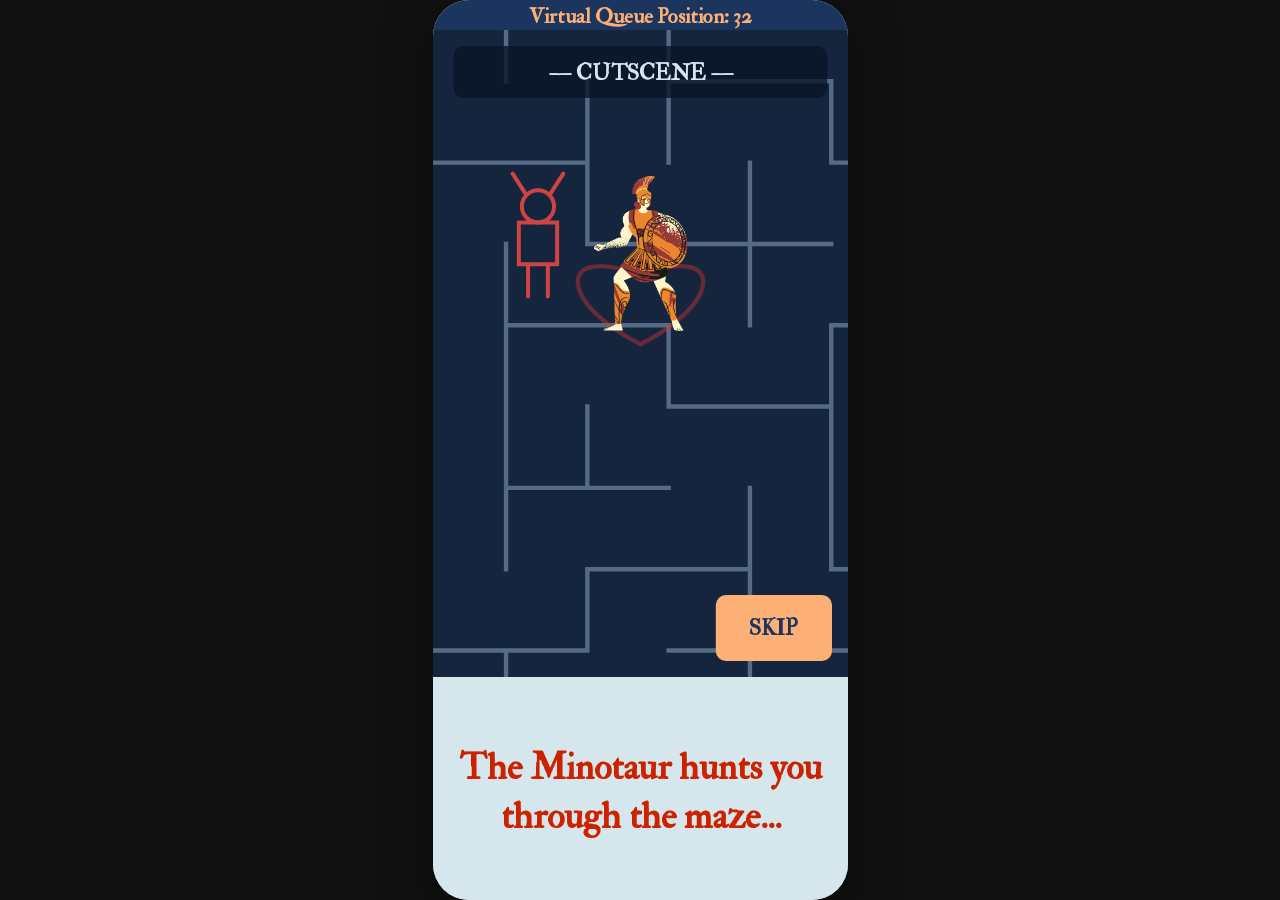
==== commit 203e2625: "Added olives changes" ====
--- a/index.html
+++ b/index.html
@@ -402,23 +402,23 @@
   <script>
     'use strict';
 
-  const canvas = document.getElementById('c');
-  const ctx = canvas.getContext('2d');
-
-  const ASPECT = 390 / 844;
-  let W, H;
-
-  function resizeAppFrame() {
-    if (window.innerHeight * ASPECT <= window.innerWidth) { H = window.innerHeight; W = Math.floor(H * ASPECT); }
-    else { W = window.innerWidth; H = Math.floor(W / ASPECT); }
-    const frame = document.getElementById('app-frame');
-    frame.style.width = W + 'px';
-    frame.style.height = H + 'px';
-    canvas.width = W; canvas.height = H;
-    canvas.style.width = W + 'px'; canvas.style.height = H + 'px';
-  }
-  window.addEventListener('resize', resizeAppFrame);
-  resizeAppFrame();
+    const canvas = document.getElementById('c');
+    const ctx = canvas.getContext('2d');
+
+    const ASPECT = 390 / 844;
+    let W, H;
+
+    function resizeAppFrame() {
+      if (window.innerHeight * ASPECT <= window.innerWidth) { H = window.innerHeight; W = Math.floor(H * ASPECT); }
+      else { W = window.innerWidth; H = Math.floor(W / ASPECT); }
+      const frame = document.getElementById('app-frame');
+      frame.style.width = W + 'px';
+      frame.style.height = H + 'px';
+      canvas.width = W; canvas.height = H;
+      canvas.style.width = W + 'px'; canvas.style.height = H + 'px';
+    }
+    window.addEventListener('resize', resizeAppFrame);
+    resizeAppFrame();
 
     const QUEUE_H = Math.max(24, Math.floor(H * 0.034));
     const GAME_H_CUTSCENE = Math.floor(H * 0.7525);
@@ -439,8 +439,8 @@
     const COLS = 23, ROWS = 23;
     const MAZE_W = COLS * CELL, MAZE_H = ROWS * CELL;
 
-  const maze = new Uint8Array(ROWS * COLS);
-  function idx(r, c) { return r * COLS + c; }
+    const maze = new Uint8Array(ROWS * COLS);
+    function idx(r, c) { return r * COLS + c; }
 
     let spawnRoom = {side:'top', r0:0, c0:0};
 
@@ -461,11 +461,36 @@
         }
         if (!moved) stack.pop();
       }
+
+      // Braid: knock down most dead ends to add loops so the player has
+      // more routes around the Minotaur instead of getting cornered.
+      for (let r = 0; r < ROWS; r++) {
+        for (let c = 0; c < COLS; c++) {
+          const cell = idx(r, c);
+          const degree = (maze[cell]&1?1:0)+(maze[cell]&2?1:0)+(maze[cell]&4?1:0)+(maze[cell]&8?1:0);
+          if (degree !== 1) continue;
+          if (Math.random() < 0.95) continue;
+          const candidates = [];
+          for (const d of DMAP) {
+            const nr = r+d.dr, nc = c+d.dc;
+            if (nr<0||nr>=ROWS||nc<0||nc>=COLS) continue;
+            if (maze[cell] & d.bit) continue;
+            candidates.push(d);
+          }
+          if (!candidates.length) continue;
+          const d = candidates[Math.floor(Math.random()*candidates.length)];
+          const ob = d.bit===1?4 : d.bit===2?8 : d.bit===4?1 : 2;
+          maze[cell] |= d.bit;
+          maze[idx(r+d.dr, c+d.dc)] |= ob;
+        }
+      }
+
       const _sides = ['top','bottom','left','right'];
       const _side  = _sides[Math.floor(Math.random()*4)];
       const _sr0   = _side==='top' ? 0 : _side==='bottom' ? ROWS-2 : Math.floor(Math.random()*(ROWS-1));
       const _sc0   = _side==='left' ? 0 : _side==='right' ? COLS-2 : Math.floor(Math.random()*(COLS-1));
       spawnRoom.side = _side; spawnRoom.r0 = _sr0; spawnRoom.c0 = _sc0;
+
       maze[idx(_sr0,  _sc0)]   |= 2|4;
       maze[idx(_sr0,  _sc0+1)] |= 4|8;
       maze[idx(_sr0+1,_sc0)]   |= 1|2;
@@ -476,35 +501,9 @@
       if(_side==='right')  { maze[idx(_sr0+1,_sc0)]  |=8; maze[idx(_sr0+1,_sc0-1)]|=2; }
     }
 
+    const DMAP = [{dr:-1,dc:0,bit:1},{dr:0,dc:1,bit:2},{dr:1,dc:0,bit:4},{dr:0,dc:-1,bit:8}];
+
     generateMaze();
-
-  const DMAP = [{dr:-1,dc:0,bit:1},{dr:0,dc:1,bit:2},{dr:1,dc:0,bit:4},{dr:0,dc:-1,bit:8}];
-
-    // Braid the maze: knock down most dead ends to create loops, giving
-    // the player more routes around the Minotaur instead of getting trapped.
-    (function braid() {
-      for (let r = 0; r < ROWS; r++) {
-        for (let c = 0; c < COLS; c++) {
-          const cell = idx(r, c);
-          const degree = (maze[cell]&1?1:0)+(maze[cell]&2?1:0)+(maze[cell]&4?1:0)+(maze[cell]&8?1:0);
-          if (degree !== 1) continue;
-          if (Math.random() < 0.95) continue; // leave a few dead ends for variety
-
-          const candidates = [];
-          for (const d of DMAP) {
-            const nr = r+d.dr, nc = c+d.dc;
-            if (nr<0||nr>=ROWS||nc<0||nc>=COLS) continue;
-            if (maze[cell] & d.bit) continue; // already connected
-            candidates.push(d);
-          }
-          if (!candidates.length) continue;
-          const d = candidates[Math.floor(Math.random()*candidates.length)];
-          const ob = d.bit===1?4 : d.bit===2?8 : d.bit===4?1 : 2;
-          maze[cell] |= d.bit;
-          maze[idx(r+d.dr, c+d.dc)] |= ob;
-        }
-      }
-    })();
 
     function bfs(sr, sc, er, ec) {
       const prev = new Int16Array(ROWS*COLS).fill(-1), vis = new Uint8Array(ROWS*COLS);
@@ -522,61 +521,84 @@
       const path=[]; let cur=tgt; while(cur!==-1){path.unshift(cur);cur=prev[cur];} return path;
     }
 
-  function bfsDist(sr, sc) {
-    const dist = new Int16Array(ROWS*COLS).fill(-1);
-    dist[idx(sr,sc)] = 0;
-    const q = [idx(sr,sc)]; let head = 0;
-    while (head < q.length) {
-      const cur = q[head++];
-      const r=Math.floor(cur/COLS), c=cur%COLS;
-      for (const d of DMAP) {
-        if (!(maze[cur]&d.bit)) continue;
-        const ni = idx(r+d.dr, c+d.dc);
-        if (dist[ni]===-1) { dist[ni]=dist[cur]+1; q.push(ni); }
-      }
-    }
-    return dist;
-  }
-
-  function bfsRunAway(mr, mc, pr, pc) {
-    const playerDist = bfsDist(pr, pc);
-    let maxD = -1, tr = mr, tc = mc;
-    for (let r=0; r<ROWS; r++) for (let c=0; c<COLS; c++) {
-      const d = playerDist[idx(r,c)];
-      if (d > maxD) { maxD=d; tr=r; tc=c; }
-    }
-    return bfs(mr, mc, tr, tc);
-  }
-
-  function cellCenter(r,c) { return {x:c*CELL+CELL/2, y:r*CELL+CELL/2}; }
-  function worldToCell(x,y) {
-    return {r:Math.max(0,Math.min(ROWS-1,Math.floor(y/CELL))), c:Math.max(0,Math.min(COLS-1,Math.floor(x/CELL)))};
-  }
-  function dist(ax,ay,bx,by) { return Math.hypot(ax-bx,ay-by); }
-
-  const PLAYER_R=CELL*0.28, MINO_R=CELL*0.33;
-  let playerSpawn, swordSpawn, minoSpawn;
-  function initSpawns(){
-    playerSpawn = {x:(spawnRoom.c0+1)*CELL, y:(spawnRoom.r0+1)*CELL};
-    swordSpawn  = randomSpawn([playerSpawn], ROWS/3);
-    minoSpawn   = randomSpawn([playerSpawn, swordSpawn], ROWS/4);
-  }
-  
-  function randomSpawn(others=[], minCells=0) {
-    for (let a=0; a<2000; a++) {
-      const r=Math.floor(Math.random()*ROWS), c=Math.floor(Math.random()*COLS);
-      const {x,y}=cellCenter(r,c);
-      let ok=true;
-      for (const o of others) if (dist(x,y,o.x,o.y)<minCells*CELL){ok=false;break;}
-      if (ok) return {x,y};
-    }
-    return cellCenter(Math.floor(ROWS/2),Math.floor(COLS/2));
-  }
-
-  initSpawns();
-
-    const TRIVIA_IMG_QUEENS = "./decorative_assets/queens_megaron.jpg";
-    const TRIVIA_IMG_KINGS = "./decorative_assets/throne_room.jpg";
+    function bfsDist(sr, sc) {
+      const dist = new Int16Array(ROWS*COLS).fill(-1);
+      dist[idx(sr,sc)] = 0;
+      const q = [idx(sr,sc)]; let head = 0;
+      while (head < q.length) {
+        const cur = q[head++];
+        const r=Math.floor(cur/COLS), c=cur%COLS;
+        for (const d of DMAP) {
+          if (!(maze[cur]&d.bit)) continue;
+          const ni = idx(r+d.dr, c+d.dc);
+          if (dist[ni]===-1) { dist[ni]=dist[cur]+1; q.push(ni); }
+        }
+      }
+      return dist;
+    }
+
+    function bfsRunAway(mr, mc, pr, pc) {
+      const playerDist = bfsDist(pr, pc);
+      let maxD = -1, tr = mr, tc = mc;
+      for (let r=0; r<ROWS; r++) for (let c=0; c<COLS; c++) {
+        const d = playerDist[idx(r,c)];
+        if (d > maxD) { maxD=d; tr=r; tc=c; }
+      }
+      return bfs(mr, mc, tr, tc);
+    }
+
+    function releaseJoy(){
+      dragInput.active = false;
+    }
+
+    function drawTheseusFigure(x,y,s,facing,isTheseus,walkPhase=0){
+      const img = isTheseus
+              ? (facing==='left' ? swordLeftImg : swordRightImg)
+              : (facing==='left' ? bodyLeftImg  : bodyRightImg);
+      const loaded = isTheseus
+              ? (facing==='left' ? swordLeftLoaded : swordRightLoaded)
+              : (facing==='left' ? bodyLeftLoaded  : bodyRightLoaded);
+
+      if (!loaded) {
+        drawStickFigure(x,y,s,'#D5E6ED',walkPhase);
+        if (isTheseus) drawSwordOnFigure(x,y,s);
+        return;
+      }
+
+      const h = s*5;
+      const w = h * (img.naturalWidth / img.naturalHeight);
+      ctx.drawImage(img, x - w/2, y + s*1.5 - h, w, h);
+    }
+
+    function cellCenter(r,c) { return {x:c*CELL+CELL/2, y:r*CELL+CELL/2}; }
+    function worldToCell(x,y) {
+      return {r:Math.max(0,Math.min(ROWS-1,Math.floor(y/CELL))), c:Math.max(0,Math.min(COLS-1,Math.floor(x/CELL)))};
+    }
+    function dist(ax,ay,bx,by) { return Math.hypot(ax-bx,ay-by); }
+
+    const PLAYER_R=CELL*0.28, MINO_R=CELL*0.33;
+    let playerSpawn, swordSpawn, minoSpawn;
+    function initSpawns(){
+      playerSpawn = {x:(spawnRoom.c0+1)*CELL, y:(spawnRoom.r0+1)*CELL};
+      swordSpawn  = randomSpawn([playerSpawn], ROWS/3);
+      minoSpawn   = randomSpawn([playerSpawn, swordSpawn], ROWS/4);
+    }
+
+    function randomSpawn(others=[], minCells=0) {
+      for (let a=0; a<2000; a++) {
+        const r=Math.floor(Math.random()*ROWS), c=Math.floor(Math.random()*COLS);
+        const {x,y}=cellCenter(r,c);
+        let ok=true;
+        for (const o of others) if (dist(x,y,o.x,o.y)<minCells*CELL){ok=false;break;}
+        if (ok) return {x,y};
+      }
+      return cellCenter(Math.floor(ROWS/2),Math.floor(COLS/2));
+    }
+
+    initSpawns();
+
+    const TRIVIA_IMG_QUEENS = "queens_megaron.jpg";
+    const TRIVIA_IMG_KINGS = "throne_room.jpg";
 
     const TRIVIA_QUESTIONS = [
       { q: 'What does "labrys" refer to?',
@@ -630,17 +652,14 @@
     const mino   = {x:0,y:0,r:MINO_R,path:[],pathTimer:0};
     let SWORD_X=0, SWORD_Y=0, swordCollected=false;
 
-  let gameState='INTRO', theseusTimer=0, lastTime=0, heartPhase=0, minoKilled=false, killFlashTimer=0;
-  let introAnim = null;
-  let screenFadeAlpha = 0;
-  let threadPath=[], threadPlayerCell={r:-1,c:-1};
-  let threadItemX=0, threadItemY=0, threadCollected=false;
-  let minimapAlpha = 0.9;
-  let zoom = 1.0;
-  let ariadne = {x:0, y:0, r:PLAYER_R, path:[], pathTimer:0};
-  let ariadnePhase = null; // null | 'approach' | 'escape'
-  let escapeWalkPhase = 0;
-  let ariadneTrail = [], playerTrailIdx = 0; /*, pinchActive = false, pinchStartDist = 1, pinchStartZoom = 1;*/
+    let gameState='INTRO', theseusTimer=0, lastTime=0, heartPhase=0, minoKilled=false, killFlashTimer=0;
+    updateLayout();
+    let introAnim = null;
+    let screenFadeAlpha = 0;
+    let threadPath=[], threadPlayerCell={r:-1,c:-1};
+    let threadItemX=0, threadItemY=0, threadCollected=false;
+    let minimapAlpha = 0.9;
+    let zoom = 1.0;
 
     let pauseImgLoaded = false;
     let instImgLoaded = false;
@@ -675,37 +694,42 @@
     swordRightImg.onload = () => { swordRightLoaded = true; };
     swordRightImg.src = 'theseus_assets/sword_right.png';
 
+    let minotaurImgLoaded = false;
+    const minotaurImg = new Image();
+    minotaurImg.onload = () => { minotaurImgLoaded = true; };
+    minotaurImg.src = 'decorative_assets/minotaur.png';
+
     let ariadne = {x:0, y:0, r:PLAYER_R, path:[], pathTimer:0};
     let ariadnePhase = null; // null | 'approach' | 'escape'
     let escapeWalkPhase = 0;
     let ariadneTrail = [], playerTrailIdx = 0; /*, pinchActive = false, pinchStartDist = 1, pinchStartZoom = 1;*/
 
-  const triviaImgCache = {};
-  function getTriviaImg(src) {
-    if (!triviaImgCache[src]) {
-      const entry = { img: new Image(), loaded: false, error: false };
-      entry.img.onload  = () => { entry.loaded = true; };
-      entry.img.onerror = () => { entry.error  = true; console.warn('Trivia image failed to load:', src); };
-      entry.img.src = src;
-      triviaImgCache[src] = entry;
-    }
-    return triviaImgCache[src];
-  }
-  // Preload all trivia images at startup
-  TRIVIA_QUESTIONS.forEach(q => { if (q.img) getTriviaImg(q.img); });
+    const triviaImgCache = {};
+    function getTriviaImg(src) {
+      if (!triviaImgCache[src]) {
+        const entry = { img: new Image(), loaded: false, error: false };
+        entry.img.onload  = () => { entry.loaded = true; };
+        entry.img.onerror = () => { entry.error  = true; console.warn('Trivia image failed to load:', src); };
+        entry.img.src = src;
+        triviaImgCache[src] = entry;
+      }
+      return triviaImgCache[src];
+    }
+    // Preload all trivia images at startup
+    TRIVIA_QUESTIONS.forEach(q => { if (q.img) getTriviaImg(q.img); });
 
     const LOST_GAME_URL = "game-over.html";
 
-  function applySpawns(){
-    player.x=playerSpawn.x; player.y=playerSpawn.y; player.isTheseus=false;
-    mino.x=minoSpawn.x; mino.y=minoSpawn.y; mino.path=[]; mino.pathTimer=0;
-    SWORD_X=swordSpawn.x; SWORD_Y=swordSpawn.y; swordCollected=false;
-    minoKilled=false; killFlashTimer=0; threadPath=[]; threadPlayerCell={r:-1,c:-1};
-    threadCollected=false; threadItemX=0; threadItemY=0; minimapAlpha=0.9;
-    ariadnePhase=null; ariadne.path=[]; ariadne.pathTimer=0; escapeWalkPhase=0; ariadneTrail=[]; playerTrailIdx=0;
-  }
-  applySpawns();
-  startIntro();
+    function applySpawns(){
+      player.x=playerSpawn.x; player.y=playerSpawn.y; player.isTheseus=false;
+      mino.x=minoSpawn.x; mino.y=minoSpawn.y; mino.path=[]; mino.pathTimer=0;
+      SWORD_X=swordSpawn.x; SWORD_Y=swordSpawn.y; swordCollected=false;
+      minoKilled=false; killFlashTimer=0; threadPath=[]; threadPlayerCell={r:-1,c:-1};
+      threadCollected=false; threadItemX=0; threadItemY=0; minimapAlpha=0.9;
+      ariadnePhase=null; ariadne.path=[]; ariadne.pathTimer=0; escapeWalkPhase=0; ariadneTrail=[]; playerTrailIdx=0;
+    }
+    applySpawns();
+    startIntro();
 
     let queuePos = Math.floor(Math.random() * 21) + 20;
     let queueTimer = 15 + Math.random() * 25;
@@ -770,9 +794,6 @@
     //   };
     // }
 
-    function restartGame(){initSpawns();initTraps();applySpawns();theseusTimer=0;gameState='PLAYING';
-      updateLayout();
-      triviaState=null;dragInput.active = false;}
     function restartGame(){generateMaze();initSpawns();initTraps();applySpawns();theseusTimer=0;gameState='PLAYING';
       updateLayout();
       triviaState=null;dragInput.active = false;}
@@ -781,35 +802,35 @@
       const entryR = spawnRoom.r0 + 1, entryC = spawnRoom.c0 + 1;
       const dmap = bfsDist(entryR, entryC);
 
-    // Find cells 22-32 steps from entrance for a longer, more dramatic chase
-    let candidates = [];
-    for (let r = 0; r < ROWS; r++) for (let c = 0; c < COLS; c++) {
-      const d = dmap[idx(r, c)];
-      if (d >= 22 && d <= 32) candidates.push({r, c});
-    }
-    if (!candidates.length) {
-      let best = {r: entryR, c: entryC}, bestD = 0;
+      // Find cells 22-32 steps from entrance for a longer, more dramatic chase
+      let candidates = [];
       for (let r = 0; r < ROWS; r++) for (let c = 0; c < COLS; c++) {
-        if (dmap[idx(r,c)] > bestD) { bestD = dmap[idx(r,c)]; best = {r, c}; }
-      }
-      candidates = [best];
-    }
-    const startCell = candidates[Math.floor(Math.random() * candidates.length)];
-    const playerPath = bfs(startCell.r, startCell.c, entryR, entryC);
-
-    // Player starts 2 cells ahead on the path so mino is close behind at the start
-    const MINO_HEAD = 2;
-    const minoCell = playerPath[0];
-    const pCell = playerPath[Math.min(MINO_HEAD, playerPath.length - 1)];
-    const minoStart = cellCenter(Math.floor(minoCell/COLS), minoCell%COLS);
-    const pStart   = cellCenter(Math.floor(pCell/COLS),    pCell%COLS);
-
-    player.x = pStart.x;   player.y = pStart.y;   player.isTheseus = false;
-    mino.x   = minoStart.x; mino.y   = minoStart.y; mino.path = []; mino.pathTimer = 0;
-    heartPhase = 0;
-
-    introAnim = { playerPath, playerPathPos: MINO_HEAD, elapsed: 0, textAlpha: 0 };
-  }
+        const d = dmap[idx(r, c)];
+        if (d >= 22 && d <= 32) candidates.push({r, c});
+      }
+      if (!candidates.length) {
+        let best = {r: entryR, c: entryC}, bestD = 0;
+        for (let r = 0; r < ROWS; r++) for (let c = 0; c < COLS; c++) {
+          if (dmap[idx(r,c)] > bestD) { bestD = dmap[idx(r,c)]; best = {r, c}; }
+        }
+        candidates = [best];
+      }
+      const startCell = candidates[Math.floor(Math.random() * candidates.length)];
+      const playerPath = bfs(startCell.r, startCell.c, entryR, entryC);
+
+      // Player starts 2 cells ahead on the path so mino is close behind at the start
+      const MINO_HEAD = 2;
+      const minoCell = playerPath[0];
+      const pCell = playerPath[Math.min(MINO_HEAD, playerPath.length - 1)];
+      const minoStart = cellCenter(Math.floor(minoCell/COLS), minoCell%COLS);
+      const pStart   = cellCenter(Math.floor(pCell/COLS),    pCell%COLS);
+
+      player.x = pStart.x;   player.y = pStart.y;   player.isTheseus = false;
+      mino.x   = minoStart.x; mino.y   = minoStart.y; mino.path = []; mino.pathTimer = 0;
+      heartPhase = 0;
+
+      introAnim = { playerPath, playerPathPos: MINO_HEAD, elapsed: 0, textAlpha: 0 };
+    }
 
     function openSymbolsKey(event) {
       if (event) event.stopPropagation(); // Prevents background click layer from firing immediately
@@ -831,11 +852,10 @@
       if (gameState === 'WIN') {
         window.location.href = 'victory.html';
       } else if (gameState === 'DEAD') {
-        const {btnW,btnH,btn1Y,btn2Y} = getEndScreenButtons();
-        if (x >= W/2 - btnW/2 && x <= W/2 + btnW/2 && y >= btn1Y && y <= btn1Y + btnH) {
+        if (x >= W/2 - 110 && x <= W/2 + 110 && y >= 340 && y <= 394) {
           restartGame();
         }
-        else if (x >= W/2 - btnW/2 && x <= W/2 + btnW/2 && y >= btn2Y && y <= btn2Y + btnH) {
+        else if (x >= W/2 - 110 && x <= W/2 + 110 && y >= 420 && y <= 474) {
           window.location.href = LOST_GAME_URL;
         }
       }
@@ -887,37 +907,39 @@
         return;
       }
 
-    if (gameState === 'PLAYING') {
-      const btnSize = Math.floor(CELL * 1.1);
-      
-      // Floating Pause Button boundaries (Top Right)
-      const pauseX = W - btnSize - 16;
-      const pauseY = QUEUE_H + 16;
-      if (x >= pauseX - 6 && x <= pauseX + btnSize + 6 && y >= pauseY - 6 && y <= pauseY + btnSize + 6) {
-        gameState = 'PAUSED';
-        releaseJoy();
-        return;
-      }
-
-      // Floating Share Button boundaries (left of Pause)
-      const shareX = pauseX - btnSize - 8;
-      const shareY = QUEUE_H + 16;
-      if (x >= shareX - 6 && x <= shareX + btnSize + 6 && y >= shareY - 6 && y <= shareY + btnSize + 6) {
-        if (navigator.share) {
-          navigator.share({ title: 'Linorinth', url: window.location.href });
-        } else {
-          navigator.clipboard && navigator.clipboard.writeText(window.location.href);
-        }
-        return;
-      }
-
-      // Floating Quit Button boundaries (Top Left)
-      const quitX = 16;
-      const quitY = QUEUE_H + 16;
-      if (x >= quitX - 6 && x <= quitX + btnSize + 6 && y >= quitY - 6 && y <= quitY + btnSize + 6) {
-        window.location.href = LOST_GAME_URL;
-        return;
-      }
+      if (gameState === 'PLAYING') {
+        const btnSize = Math.floor(CELL * 1.1);
+
+        // Floating Pause Button boundaries (Top Right)
+        const pauseX = W - btnSize - 16;
+        const pauseY = QUEUE_H + 16;
+        if (x >= pauseX - 6 && x <= pauseX + btnSize + 6 && y >= pauseY - 6 && y <= pauseY + btnSize + 6) {
+          gameState = 'PAUSED';
+          updateLayout();
+          document.getElementById('pause-overlay').style.display = 'block';
+          releaseJoy();
+          return;
+        }
+
+        // Floating Share Button boundaries (left of Pause)
+        const shareX = pauseX - btnSize - 8;
+        const shareY = QUEUE_H + 16;
+        if (x >= shareX - 6 && x <= shareX + btnSize + 6 && y >= shareY - 6 && y <= shareY + btnSize + 6) {
+          if (navigator.share) {
+            navigator.share({title: 'Linorinth', url: window.location.href});
+          } else {
+            navigator.clipboard && navigator.clipboard.writeText(window.location.href);
+          }
+          return;
+        }
+
+        // Floating Quit Button boundaries (Top Left)
+        const quitX = 16;
+        const quitY = QUEUE_H + 16;
+        if (x >= quitX - 6 && x <= quitX + btnSize + 6 && y >= quitY - 6 && y <= quitY + btnSize + 6) {
+          window.location.href = LOST_GAME_URL;
+          return;
+        }
 
         if (isTouch) {
           startDrag(x, y, touchId);
@@ -975,51 +997,51 @@
     });
     window.addEventListener('keyup',e=>{keys[e.key]=false;});
 
-  const PLAYER_SPEED=CELL*3.8, MINO_SPEED=CELL*2.1, ARIADNE_SPEED=CELL*3.2;
-
-  function triggerAriadne(){
-    gameState='ARIADNE'; ariadnePhase='approach'; releaseJoy();
-    threadCollected=true; threadPlayerCell={r:-1,c:-1};
-
-    const halfW=W/(2*zoom), halfH=GAME_H/(2*zoom);
-    const camX=Math.max(halfW,Math.min(MAZE_W-halfW,player.x));
-    const camY=Math.max(halfH,Math.min(MAZE_H-halfH,player.y));
-
-    const cL=Math.floor((camX-halfW)/CELL), cR=Math.ceil((camX+halfW)/CELL);
-    const rT=Math.floor((camY-halfH)/CELL), rB=Math.ceil((camY+halfH)/CELL);
+    const PLAYER_SPEED=CELL*3.8, MINO_SPEED=CELL*2.1, ARIADNE_SPEED=CELL*3.2;
+
+    function triggerAriadne(){
+      gameState='ARIADNE'; ariadnePhase='approach'; releaseJoy();
+      threadCollected=true; threadPlayerCell={r:-1,c:-1};
+
+      const halfW=W/(2*zoom), halfH=GAME_H/(2*zoom);
+      const camX=Math.max(halfW,Math.min(MAZE_W-halfW,player.x));
+      const camY=Math.max(halfH,Math.min(MAZE_H-halfH,player.y));
+
+      const cL=Math.floor((camX-halfW)/CELL), cR=Math.ceil((camX+halfW)/CELL);
+      const rT=Math.floor((camY-halfH)/CELL), rB=Math.ceil((camY+halfH)/CELL);
 
       const{r:pr,c:pc}=worldToCell(player.x,player.y);
       const dmap=bfsDist(pr,pc);
       const maxSteps=Math.floor(ARIADNE_SPEED*3/CELL);
 
-    const camScore=({r,c})=>Math.max(0,cL-c,c-cR)+Math.max(0,rT-r,r-rB);
-    const candidates=[];
-    for(let r=0;r<ROWS;r++) for(let c=0;c<COLS;c++){
-      const d=dmap[idx(r,c)];
-      if(d<1||d>maxSteps) continue;
-      if(camScore({r,c})>0) candidates.push({r,c,d});
-    }
-
-    let spawnR,spawnC;
-    if(candidates.length){
-      candidates.sort((a,b)=>camScore(a)-camScore(b));
-      const minScore=camScore(candidates[0]);
-      const pool=candidates.filter(x=>camScore(x)<=minScore+1);
-      const pick=pool[Math.floor(Math.random()*pool.length)];
-      spawnR=pick.r; spawnC=pick.c;
-    } else {
-      let best=null,bestD=Infinity;
+      const camScore=({r,c})=>Math.max(0,cL-c,c-cR)+Math.max(0,rT-r,r-rB);
+      const candidates=[];
       for(let r=0;r<ROWS;r++) for(let c=0;c<COLS;c++){
         const d=dmap[idx(r,c)];
-        if(d>=1&&camScore({r,c})>0&&d<bestD){bestD=d;best={r,c};}
-      }
-      spawnR=best?best.r:Math.max(0,pr-1); spawnC=best?best.c:pc;
-    }
-
-    const cc=cellCenter(spawnR,spawnC);
-    ariadne.x=cc.x; ariadne.y=cc.y;
-    ariadne.path=bfs(spawnR,spawnC,pr,pc); ariadne.pathTimer=0;
-  }
+        if(d<1||d>maxSteps) continue;
+        if(camScore({r,c})>0) candidates.push({r,c,d});
+      }
+
+      let spawnR,spawnC;
+      if(candidates.length){
+        candidates.sort((a,b)=>camScore(a)-camScore(b));
+        const minScore=camScore(candidates[0]);
+        const pool=candidates.filter(x=>camScore(x)<=minScore+1);
+        const pick=pool[Math.floor(Math.random()*pool.length)];
+        spawnR=pick.r; spawnC=pick.c;
+      } else {
+        let best=null,bestD=Infinity;
+        for(let r=0;r<ROWS;r++) for(let c=0;c<COLS;c++){
+          const d=dmap[idx(r,c)];
+          if(d>=1&&camScore({r,c})>0&&d<bestD){bestD=d;best={r,c};}
+        }
+        spawnR=best?best.r:Math.max(0,pr-1); spawnC=best?best.c:pc;
+      }
+
+      const cc=cellCenter(spawnR,spawnC);
+      ariadne.x=cc.x; ariadne.y=cc.y;
+      ariadne.path=bfs(spawnR,spawnC,pr,pc); ariadne.pathTimer=0;
+    }
 
     function updateAriadne(dt){
       const ac=worldToCell(ariadne.x,ariadne.y);
@@ -1093,26 +1115,26 @@
       }
     }
 
-  function updateIntro(dt) {
-    const anim = introAnim;
-    anim.elapsed += dt;
-    anim.textAlpha = Math.min(1, anim.textAlpha + dt * 1.4);
-
-    // Zoom in tight at start, gradually pull back to normal as player nears entrance
-    const introProgress = Math.min(anim.playerPathPos / anim.playerPath.length, 1);
-    zoom = 2.5 - 1.5 * introProgress;
-
-    // Advance player at 60% of normal speed so all 4 text phases have breathing room
-    anim.playerPathPos += (PLAYER_SPEED / CELL) * 0.6 * dt;
-    const pathLen = anim.playerPath.length;
-    const pi = Math.min(Math.floor(anim.playerPathPos), pathLen - 1);
-    const ni = Math.min(pi + 1, pathLen - 1);
-    const frac = anim.playerPathPos - Math.floor(anim.playerPathPos);
-    const cA = anim.playerPath[pi], cB = anim.playerPath[ni];
-    const posA = cellCenter(Math.floor(cA/COLS), cA%COLS);
-    const posB = cellCenter(Math.floor(cB/COLS), cB%COLS);
-    player.x = posA.x + (posB.x - posA.x) * frac;
-    player.y = posA.y + (posB.y - posA.y) * frac;
+    function updateIntro(dt) {
+      const anim = introAnim;
+      anim.elapsed += dt;
+      anim.textAlpha = Math.min(1, anim.textAlpha + dt * 1.4);
+
+      // Zoom in tight at start, gradually pull back to normal as player nears entrance
+      const introProgress = Math.min(anim.playerPathPos / anim.playerPath.length, 1);
+      zoom = 2.5 - 1.5 * introProgress;
+
+      // Advance player at 60% of normal speed so all 4 text phases have breathing room
+      anim.playerPathPos += (PLAYER_SPEED / CELL) * 0.6 * dt;
+      const pathLen = anim.playerPath.length;
+      const pi = Math.min(Math.floor(anim.playerPathPos), pathLen - 1);
+      const ni = Math.min(pi + 1, pathLen - 1);
+      const frac = anim.playerPathPos - Math.floor(anim.playerPathPos);
+      const cA = anim.playerPath[pi], cB = anim.playerPath[ni];
+      const posA = cellCenter(Math.floor(cA/COLS), cA%COLS);
+      const posB = cellCenter(Math.floor(cB/COLS), cB%COLS);
+      player.x = posA.x + (posB.x - posA.x) * frac;
+      player.y = posA.y + (posB.y - posA.y) * frac;
 
       // Mino chases player
       mino.pathTimer -= dt;
@@ -1154,10 +1176,10 @@
       }
     }
 
-  function update(dt){
-    if(gameState==='ARIADNE'){updateAriadne(dt);return;}
-    if (gameState === 'INTRO') { updateIntro(dt); return; }
-    if(gameState!=='PLAYING' && gameState!=='TRIVIA') return;
+    function update(dt){
+      if(gameState==='ARIADNE'){updateAriadne(dt);return;}
+      if (gameState === 'INTRO') { updateIntro(dt); return; }
+      if(gameState!=='PLAYING' && gameState!=='TRIVIA') return;
 
       if(gameState==='PLAYING'){
         let kx = 0;
@@ -1253,36 +1275,32 @@
           }
         }
 
-      if(!swordCollected&&dist(player.x,player.y,SWORD_X,SWORD_Y)<CELL*0.7){
-        swordCollected=true; player.isTheseus=true; theseusTimer=2.8;
-        mino.pathTimer=0;
-      }
-    }
-
-    if(theseusTimer>0) theseusTimer-=dt;
-    if(killFlashTimer>0) killFlashTimer-=dt;
-    if(screenFadeAlpha>0) screenFadeAlpha=Math.max(0, screenFadeAlpha-dt*2.0);
-
-    if(triviaState && triviaState.answered && triviaState.resultTimer > 0){
-      triviaState.resultTimer -= dt;
-      if(triviaState.resultTimer <= 0){
-        if(triviaState.correct){
-          triviaState = null; gameState = 'PLAYING';
-        } else if(triviaState.attempts < 2){
-          triviaState.wrongIdx = triviaState.selectedIdx;
-          triviaState.answered = false; triviaState.selectedIdx = -1;
-        } else {
-          restartGame();
-        }
-      }
-    }
-
-      if(!minoKilled && gameState !== 'TRIVIA'){
-        const heartDist = dist(player.x, player.y, mino.x, mino.y);
-        const heartT = 1 - Math.min(1, heartDist / (CELL * 14));
-        const bps = 0.1 + heartT * 3.4;
-        heartPhase += bps * dt;
-        if (heartPhase >= 1) heartPhase -= 1;
+        if (gameState !== 'PLAYING') return;
+
+        if(!swordCollected&&dist(player.x,player.y,SWORD_X,SWORD_Y)<CELL*0.7){
+          swordCollected=true; player.isTheseus=true; theseusTimer=2.8;
+          mino.pathTimer=0;
+        }
+      }
+
+      if(theseusTimer>0) theseusTimer-=dt;
+      if(killFlashTimer>0) killFlashTimer-=dt;
+      if(screenFadeAlpha>0) screenFadeAlpha=Math.max(0, screenFadeAlpha-dt*2.0);
+
+      if(triviaState && triviaState.answered && triviaState.resultTimer > 0){
+        triviaState.resultTimer -= dt;
+        if(triviaState.resultTimer <= 0){
+          if(triviaState.correct){
+            triviaState = null; gameState = 'PLAYING'; updateLayout();
+          } else if(triviaState.attempts < 2){
+            triviaState.wrongIdx = triviaState.selectedIdx;
+            triviaState.answered = false; triviaState.selectedIdx = -1;
+          } else {
+            restartGame();
+          }
+        }
+      }
+
       if(!minoKilled){
         const heartDist = dist(player.x, player.y, mino.x, mino.y);
         const heartT = 1 - Math.min(1, heartDist / (CELL * 14));
@@ -1290,20 +1308,20 @@
         heartPhase += bps * dt;
         if (heartPhase >= 1) heartPhase -= 1;
 
-      mino.pathTimer-=dt;
-      if(mino.pathTimer<=0){
-        mino.pathTimer=0.7;
-        const{r:mr,c:mc}=worldToCell(mino.x,mino.y);
-        const{r:pr,c:pc}=worldToCell(player.x,player.y);
-        mino.path = player.isTheseus ? bfsRunAway(mr,mc,pr,pc) : bfs(mr,mc,pr,pc);
-      }
-      if(mino.path.length>1){
-        const ni=mino.path[1], tgt=cellCenter(Math.floor(ni/COLS),ni%COLS);
-        const dx=tgt.x-mino.x,dy=tgt.y-mino.y,d=Math.hypot(dx,dy);
-        if(d>1){mino.x+=dx/d*MINO_SPEED*dt;mino.y+=dy/d*MINO_SPEED*dt;}
-        if(d<CELL*0.2) mino.path.shift();
-      }
-      resolveWalls(mino);
+        mino.pathTimer-=dt;
+        if(mino.pathTimer<=0){
+          mino.pathTimer=0.7;
+          const{r:mr,c:mc}=worldToCell(mino.x,mino.y);
+          const{r:pr,c:pc}=worldToCell(player.x,player.y);
+          mino.path = player.isTheseus ? bfsRunAway(mr,mc,pr,pc) : bfs(mr,mc,pr,pc);
+        }
+        if(mino.path.length>1){
+          const ni=mino.path[1], tgt=cellCenter(Math.floor(ni/COLS),ni%COLS);
+          const dx=tgt.x-mino.x,dy=tgt.y-mino.y,d=Math.hypot(dx,dy);
+          if(d>1){mino.x+=dx/d*MINO_SPEED*dt;mino.y+=dy/d*MINO_SPEED*dt;}
+          if(d<CELL*0.2) mino.path.shift();
+        }
+        resolveWalls(mino);
 
         const contact = dist(player.x,player.y,mino.x,mino.y) < PLAYER_R+MINO_R+2;
         if(contact){
@@ -1330,18 +1348,18 @@
         if(side==='left'   && player.x<-PLAYER_R)       { gameState='WIN'; window.location.href = "victory.html"; }
         if(side==='right'  && player.x>MAZE_W+PLAYER_R) { gameState='WIN'; window.location.href = "victory.html"; }
 
-      if(!threadCollected && dist(player.x,player.y,threadItemX,threadItemY)<CELL*0.7){
-        threadCollected=true;
-      }
-
-      if(threadCollected){
-        const pc = worldToCell(player.x, player.y);
-        if (pc.r !== threadPlayerCell.r || pc.c !== threadPlayerCell.c) {
-          threadPlayerCell = pc;
-          threadPath = bfs(pc.r, pc.c, spawnRoom.r0+1, spawnRoom.c0+1);
-        }
-      }
-    }
+        if(!threadCollected && dist(player.x,player.y,threadItemX,threadItemY)<CELL*0.7){
+          threadCollected=true;
+        }
+
+        if(threadCollected){
+          const pc = worldToCell(player.x, player.y);
+          if (pc.r !== threadPlayerCell.r || pc.c !== threadPlayerCell.c) {
+            threadPlayerCell = pc;
+            threadPath = bfs(pc.r, pc.c, spawnRoom.r0+1, spawnRoom.c0+1);
+          }
+        }
+      }
 
       if (player.isTheseus && !minoKilled) {
         const _halfW = W / (2 * zoom), _halfH = GAME_H / (2 * zoom);
@@ -1350,9 +1368,13 @@
         const mmWidth  = Math.floor(MAZE_W / 6 * 1.32);
         const mmHeight = Math.floor(MAZE_H / 6 * 1.32);
         const mmX = 8, mmY = GAME_H - mmHeight - 8;
+        const psx = (player.x - camX) * zoom + W / 2;
+        const psy = (player.y - camY) * zoom + GAME_H / 2;
         const msx = (mino.x - camX) * zoom + W / 2;
         const msy = (mino.y - camY) * zoom + GAME_H / 2;
-        const overlaps = msx >= mmX && msx <= mmX + mmWidth && msy >= mmY && msy <= mmY + mmHeight;
+        const playerOverlaps = psx >= mmX - 20 && psx <= mmX + mmWidth && psy >= mmY && psy <= mmY + mmHeight;
+        const minoOverlaps   = msx >= mmX && msx <= mmX + mmWidth && msy >= mmY && msy <= mmY + mmHeight;
+        const overlaps = playerOverlaps || minoOverlaps || (player.x < 400 && player.y > 550);
         const target = overlaps ? 0 : 0.9;
         const speed = 0.6 / 0.2;
         minimapAlpha = overlaps
@@ -1420,7 +1442,7 @@
         color = `rgba(252, 176, 117, ${a})`;
       } else {
         line = langMap["hunt_line_3"] || 'The farther you run, the calmer your heart...';
-        color = `rgba(213, 230, 237, ${a})`;
+        color = `rgba(204, 34, 0, ${a})`;
       }
 
       const fontSize = Math.floor(W * 0.090);
@@ -1459,45 +1481,45 @@
       }
     }
 
-  function drawTrap(x, y) {
-    const r = CELL * 0.28;
-    ctx.save();
-    ctx.shadowColor = 'rgba(180, 0, 0, 0.7)';
-    ctx.shadowBlur = 10;
-    ctx.beginPath();
-    ctx.moveTo(x, y - r); ctx.lineTo(x + r, y);
-    ctx.lineTo(x, y + r); ctx.lineTo(x - r, y);
-    ctx.closePath();
-    ctx.fillStyle = '#1a0505';
-    ctx.fill();
-    ctx.strokeStyle = '#8B0000';
-    ctx.lineWidth = 2;
-    ctx.stroke();
-    ctx.shadowBlur = 0;
-    ctx.strokeStyle = '#cc2200';
-    ctx.lineWidth = 1.5;
-    ctx.lineCap = 'round';
-    const s = r * 0.45;
-    ctx.beginPath();
-    ctx.moveTo(x - s, y - s); ctx.lineTo(x + s, y + s);
-    ctx.moveTo(x + s, y - s); ctx.lineTo(x - s, y + s);
-    ctx.stroke();
-    ctx.restore();
-  }
-
-  function wrapText(text, maxW, lineH, startY) {
-    const words = text.split(' ');
-    let line = '', y = startY;
-    for (const word of words) {
-      const test = line ? line + ' ' + word : word;
-      if (ctx.measureText(test).width > maxW && line) {
-        ctx.fillText(line, W / 2, y);
-        y += lineH; line = word;
-      } else { line = test; }
-    }
-    if (line) { ctx.fillText(line, W / 2, y); y += lineH; }
-    return y;
-  }
+    function drawTrap(x, y) {
+      const r = CELL * 0.28;
+      ctx.save();
+      ctx.shadowColor = 'rgba(180, 0, 0, 0.7)';
+      ctx.shadowBlur = 10;
+      ctx.beginPath();
+      ctx.moveTo(x, y - r); ctx.lineTo(x + r, y);
+      ctx.lineTo(x, y + r); ctx.lineTo(x - r, y);
+      ctx.closePath();
+      ctx.fillStyle = '#1a0505';
+      ctx.fill();
+      ctx.strokeStyle = '#8B0000';
+      ctx.lineWidth = 2;
+      ctx.stroke();
+      ctx.shadowBlur = 0;
+      ctx.strokeStyle = '#cc2200';
+      ctx.lineWidth = 1.5;
+      ctx.lineCap = 'round';
+      const s = r * 0.45;
+      ctx.beginPath();
+      ctx.moveTo(x - s, y - s); ctx.lineTo(x + s, y + s);
+      ctx.moveTo(x + s, y - s); ctx.lineTo(x - s, y + s);
+      ctx.stroke();
+      ctx.restore();
+    }
+
+    function wrapText(text, maxW, lineH, startY) {
+      const words = text.split(' ');
+      let line = '', y = startY;
+      for (const word of words) {
+        const test = line ? line + ' ' + word : word;
+        if (ctx.measureText(test).width > maxW && line) {
+          ctx.fillText(line, W / 2, y);
+          y += lineH; line = word;
+        } else { line = test; }
+      }
+      if (line) { ctx.fillText(line, W / 2, y); y += lineH; }
+      return y;
+    }
 
     function drawTriviaOverlay() {
       if (!triviaState) return;
@@ -1507,9 +1529,8 @@
       const pad = W * 0.04; // was 0.06
       const maxW = W - pad * 2;
 
-    // Light full-screen tint so maze stays visible
-    ctx.fillStyle = 'rgba(10, 20, 38, 0.38)';
-    ctx.fillRect(0, QUEUE_H, W, GAME_H - QUEUE_H);
+      ctx.fillStyle = 'rgba(10, 20, 38, 0.38)';
+      ctx.fillRect(0, QUEUE_H, W, GAME_H - QUEUE_H);
 
       ctx.textAlign = 'center';
 
@@ -1705,175 +1726,77 @@
       }
     }
 
-  function handleTriviaClick(x, y) {
-    if (!triviaState || triviaState.answered) return;
-    const rects = triviaState.btnRects;
-    if (!rects) return;
-    for (let i = 0; i < 4; i++) {
-      const b = rects[i];
-      if (x >= b.x && x <= b.x + b.w && y >= b.y && y <= b.y + b.h) {
-        triviaState.attempts++;
-        triviaState.selectedIdx = i;
-        triviaState.answered = true;
-        triviaState.correct = (i === triviaState.question.a);
-        if (triviaState.correct) {
-          traps[triviaState.trapIndex].cleared = true;
-          triviaState.resultTimer = 0.75;
-        } else if (triviaState.attempts < 2) {
-          triviaState.resultTimer = 0.65;
-        } else {
-          triviaState.resultTimer = 1.2;
-        }
-        return;
-      }
-    }
-  }
-
-  function drawStickFigure(x,y,s,color,walkPhase=0){
-    const sw=Math.sin(walkPhase*Math.PI*2)*0.42*s;
-    ctx.strokeStyle=color;ctx.lineWidth=Math.max(1.5,s*0.11);ctx.lineCap='round';
-    ctx.beginPath();ctx.arc(x,y-s*1.85,s*0.52,0,Math.PI*2);ctx.stroke();
-    ctx.beginPath();ctx.moveTo(x,y-s*1.33);ctx.lineTo(x,y+s*0.55);ctx.stroke();
-    ctx.beginPath();ctx.moveTo(x-s*0.72,y-s*0.58);ctx.lineTo(x+s*0.72,y-s*0.58);ctx.stroke();
-    ctx.beginPath();ctx.moveTo(x,y+s*0.55);ctx.lineTo(x-s*0.52+sw,y+s*1.5);ctx.moveTo(x,y+s*0.55);ctx.lineTo(x+s*0.52-sw,y+s*1.5);ctx.stroke();
-  }
-  function drawAriadne(x,y,s,walkPhase){
-    const hx=x, hy=y-s*1.85;
-    ctx.save();
-    ctx.strokeStyle='#6B3A2A'; ctx.lineWidth=Math.max(2,s*0.14); ctx.lineCap='round';
-    ctx.beginPath(); ctx.moveTo(hx-s*0.35,hy-s*0.35);
-    ctx.bezierCurveTo(hx-s*0.85,hy+s*0.2,hx-s*0.95,hy+s*0.9,hx-s*0.65,hy+s*1.55); ctx.stroke();
-    ctx.beginPath(); ctx.moveTo(hx-s*0.1,hy-s*0.5);
-    ctx.bezierCurveTo(hx-s*0.3,hy+s*0.4,hx-s*0.5,hy+s*1.0,hx-s*0.4,hy+s*1.65); ctx.stroke();
-    ctx.beginPath(); ctx.moveTo(hx+s*0.35,hy-s*0.35);
-    ctx.bezierCurveTo(hx+s*0.75,hy+s*0.1,hx+s*0.7,hy+s*0.8,hx+s*0.5,hy+s*1.5); ctx.stroke();
-    ctx.restore();
-    drawStickFigure(x,y,s,'#FCB075',walkPhase);
-  }
-  function drawSwordOnFigure(x,y,s){
-    const sw=s*0.5,ox=x+s*0.88,oy=y-s*0.45;
-    ctx.strokeStyle='#fca259';ctx.lineWidth=Math.max(1.5,sw*0.12);ctx.lineCap='round';
-    ctx.beginPath();ctx.moveTo(ox,oy-sw*1.5);ctx.lineTo(ox,oy+sw*0.5);ctx.stroke();
-    ctx.beginPath();ctx.moveTo(ox-sw*0.5,oy-sw*0.15);ctx.lineTo(ox+sw*0.5,oy-sw*0.15);ctx.stroke();
-  }
-  function drawMinotaur(x,y,s){
-    ctx.strokeStyle='#c44';ctx.lineWidth=Math.max(1.5,s*0.13);ctx.lineCap='round';
-    ctx.beginPath();ctx.rect(x-s*0.62,y-s*1.1,s*1.24,s*1.35);ctx.stroke();
-    ctx.beginPath();ctx.arc(x,y-s*1.62,s*0.52,0,Math.PI*2);ctx.stroke();
-    ctx.beginPath();ctx.moveTo(x-s*0.42,y-s*2.06);ctx.lineTo(x-s*0.82,y-s*2.68);ctx.stroke();
-    ctx.beginPath();ctx.moveTo(x+s*0.42,y-s*2.06);ctx.lineTo(x+s*0.82,y-s*2.68);ctx.stroke();
-    ctx.beginPath();ctx.moveTo(x-s*0.32,y+s*0.25);ctx.lineTo(x-s*0.32,y+s*1.3);ctx.moveTo(x+s*0.32,y+s*0.25);ctx.lineTo(x+s+0.32,y+s*1.3);ctx.stroke();
-  }
-  function drawSwordItem(x,y,size){
-    ctx.shadowColor='rgba(252,176,117,0.7)';ctx.shadowBlur=10;
-    ctx.strokeStyle='#FCB075';ctx.lineWidth=3;ctx.lineCap='round';
-    ctx.beginPath();ctx.moveTo(x,y-size);ctx.lineTo(x,y+size);ctx.stroke();
-    ctx.beginPath();ctx.moveTo(x-size*0.55,y-size*0.08);ctx.lineTo(x+size*0.55,y-size*0.08);ctx.stroke();
-    ctx.shadowBlur=0;
-  }
-
-  function drawThreadItem(x, y) {
-    const r = CELL * 0.22;
-    ctx.save();
-    ctx.shadowColor = 'rgba(247, 224, 15, 0.9)';
-    ctx.shadowBlur = 14;
-    ctx.strokeStyle = 'rgb(247, 224, 15)';
-    ctx.lineWidth = 2;
-    ctx.lineCap = 'round';
-    ctx.beginPath(); ctx.arc(x, y, r, 0, Math.PI*2); ctx.stroke();
-    ctx.beginPath(); ctx.arc(x, y, r*0.5, 0, Math.PI*2); ctx.stroke();
-    ctx.beginPath(); ctx.moveTo(x-r, y); ctx.lineTo(x+r, y); ctx.stroke();
-    ctx.beginPath(); ctx.moveTo(x, y-r); ctx.lineTo(x, y+r); ctx.stroke();
-    ctx.restore();
-  }
-
-    function drawMinimap(camY) {
-      const mmWidth  = Math.floor(MAZE_W / 6 * 1.32);
-      const mmHeight = Math.floor(MAZE_H / 6 * 1.32);
-
-      const playerScreenY = (player.y - camY) * zoom + GAME_H / 2;
-      if (playerScreenY > GAME_H * 0.75) {
-        minimapAtBottom = false;
-      } else if (playerScreenY < GAME_H * 0.35) {
-        minimapAtBottom = true;
-      }
-
-      let mmX, mmY;
-      if (minimapAtBottom) {
-        mmX = 8;
-        mmY = GAME_H - mmHeight - 8;
+    function handleTriviaClick(x, y) {
+      if (!triviaState || triviaState.answered) return;
+      const rects = triviaState.btnRects;
+      if (!rects) return;
+      for (let i = 0; i < 4; i++) {
+        const b = rects[i];
+        if (x >= b.x && x <= b.x + b.w && y >= b.y && y <= b.y + b.h) {
+          triviaState.attempts++;
+          triviaState.selectedIdx = i;
+          triviaState.answered = true;
+          triviaState.correct = (i === triviaState.question.a);
+          if (triviaState.correct) {
+            traps[triviaState.trapIndex].cleared = true;
+            triviaState.resultTimer = 0.75;
+          } else if (triviaState.attempts < 2) {
+            triviaState.resultTimer = 0.65;
+          } else {
+            triviaState.resultTimer = 1.2;
+          }
+          return;
+        }
+      }
+    }
+
+    function drawStickFigure(x,y,s,color,walkPhase=0){
+      const sw=Math.sin(walkPhase*Math.PI*2)*0.42*s;
+      ctx.strokeStyle=color;ctx.lineWidth=Math.max(1.5,s*0.11);ctx.lineCap='round';
+      ctx.beginPath();ctx.arc(x,y-s*1.85,s*0.52,0,Math.PI*2);ctx.stroke();
+      ctx.beginPath();ctx.moveTo(x,y-s*1.33);ctx.lineTo(x,y+s*0.55);ctx.stroke();
+      ctx.beginPath();ctx.moveTo(x-s*0.72,y-s*0.58);ctx.lineTo(x+s*0.72,y-s*0.58);ctx.stroke();
+      ctx.beginPath();ctx.moveTo(x,y+s*0.55);ctx.lineTo(x-s*0.52+sw,y+s*1.5);ctx.moveTo(x,y+s*0.55);ctx.lineTo(x+s*0.52-sw,y+s*1.5);ctx.stroke();
+    }
+    function drawAriadne(x,y,s,walkPhase){
+      const hx=x, hy=y-s*1.85;
+      ctx.save();
+      ctx.strokeStyle='#6B3A2A'; ctx.lineWidth=Math.max(2,s*0.14); ctx.lineCap='round';
+      ctx.beginPath(); ctx.moveTo(hx-s*0.35,hy-s*0.35);
+      ctx.bezierCurveTo(hx-s*0.85,hy+s*0.2,hx-s*0.95,hy+s*0.9,hx-s*0.65,hy+s*1.55); ctx.stroke();
+      ctx.beginPath(); ctx.moveTo(hx-s*0.1,hy-s*0.5);
+      ctx.bezierCurveTo(hx-s*0.3,hy+s*0.4,hx-s*0.5,hy+s*1.0,hx-s*0.4,hy+s*1.65); ctx.stroke();
+      ctx.beginPath(); ctx.moveTo(hx+s*0.35,hy-s*0.35);
+      ctx.bezierCurveTo(hx+s*0.75,hy+s*0.1,hx+s*0.7,hy+s*0.8,hx+s*0.5,hy+s*1.5); ctx.stroke();
+      ctx.restore();
+      drawStickFigure(x,y,s,'#FCB075',walkPhase);
+    }
+    function drawSwordOnFigure(x,y,s){
+      const sw=s*0.5,ox=x+s*0.88,oy=y-s*0.45;
+      ctx.strokeStyle='#fca259';ctx.lineWidth=Math.max(1.5,sw*0.12);ctx.lineCap='round';
+      ctx.beginPath();ctx.moveTo(ox,oy-sw*1.5);ctx.lineTo(ox,oy+sw*0.5);ctx.stroke();
+      ctx.beginPath();ctx.moveTo(ox-sw*0.5,oy-sw*0.15);ctx.lineTo(ox+sw*0.5,oy-sw*0.15);ctx.stroke();
+    }
+    function drawMinotaur(x,y,s){
+      const size = s * 4.5;
+      if(minotaurImgLoaded){
+        const offscreen = document.createElement('canvas');
+        offscreen.width = size; offscreen.height = size;
+        const octx = offscreen.getContext('2d');
+        octx.drawImage(minotaurImg, 0, 0, size, size);
+        octx.globalCompositeOperation = 'source-atop';
+        octx.fillStyle = 'rgba(180,0,0,0.9)';
+        octx.fillRect(0, 0, size, size);
+        ctx.drawImage(offscreen, x - size/2, y + s*1.5 - size);
       } else {
-        // Move minimap below the quit (X) button
-        const btnSize = Math.floor(CELL * 1.1);
-        mmX = 16;
-        mmY = QUEUE_H + 16 + btnSize + 8;
-      }
-      const scale = mmWidth / MAZE_W;
-
-    ctx.save();
-    ctx.globalAlpha = minimapAlpha;
-
-    ctx.fillStyle = '#14253D';
-    ctx.fillRect(mmX, mmY, mmWidth, mmHeight);
-
-    ctx.strokeStyle = '#FFFFFF';
-    ctx.lineWidth = 0.5;
-    ctx.lineCap = 'square';
-    ctx.beginPath();
-    for (let r = 0; r < ROWS; r++) {
-      for (let c = 0; c < COLS; c++) {
-        const x = mmX + c * CELL * scale;
-        const y = mmY + r * CELL * scale;
-        const cs = CELL * scale;
-        const cell = maze[idx(r, c)];
-        if (!(cell & 1)) { ctx.moveTo(x, y);      ctx.lineTo(x+cs, y);    }
-        if (!(cell & 2)) { ctx.moveTo(x+cs, y);   ctx.lineTo(x+cs, y+cs); }
-        if (!(cell & 4)) { ctx.moveTo(x, y+cs);   ctx.lineTo(x+cs, y+cs); }
-        if (!(cell & 8)) { ctx.moveTo(x, y);      ctx.lineTo(x, y+cs);    }
-      }
-    }
-    ctx.stroke();
-
-    ctx.strokeStyle = '#FFFFFF';
-    ctx.lineWidth = 1;
-    ctx.strokeRect(mmX, mmY, mmWidth, mmHeight);
-
-    const sqSize = Math.max(2, Math.floor(CELL * scale * 0.6));
-    const msx = mmX + mino.x * scale - sqSize / 2;
-    const msy = mmY + mino.y * scale - sqSize / 2;
-    ctx.fillStyle = '#cc4444';
-    ctx.fillRect(msx, msy, sqSize, sqSize);
-
-    const psx = mmX + player.x * scale - sqSize / 2;
-    const psy = mmY + player.y * scale - sqSize / 2;
-    ctx.fillStyle = '#FFE600';
-    ctx.fillRect(psx, psy, sqSize, sqSize);
-
-    ctx.strokeStyle = '#000';
-    ctx.lineWidth = 3;
-    ctx.strokeRect(mmX, mmY, mmWidth, mmHeight);
-
-    ctx.restore();
-  }
-
-  function drawMaze(camX,camY){
-    const r0=Math.max(0,Math.floor((camY-GAME_H/2)/CELL)-1);
-    const r1=Math.min(ROWS-1,Math.ceil((camY+GAME_H/2)/CELL)+1);
-    const c0=Math.max(0,Math.floor((camX-W/2)/CELL)-1);
-    const c1=Math.min(COLS-1,Math.ceil((camX+W/2)/CELL)+1);
-    ctx.strokeStyle='#556B85';ctx.lineWidth=2;ctx.lineCap='square';
-    ctx.beginPath();
-    for(let r=r0;r<=r1;r++) for(let c=c0;c<=c1;c++){
-      const x=c*CELL,y=r*CELL,cell=maze[idx(r,c)];
-      if(!(cell&1)){ctx.moveTo(x,y);ctx.lineTo(x+CELL,y);}
-      if(!(cell&2)){ctx.moveTo(x+CELL,y);ctx.lineTo(x+CELL,y+CELL);}
-      if(!(cell&4)){ctx.moveTo(x,y+CELL);ctx.lineTo(x+CELL,y+CELL);}
-      if(!(cell&8)){ctx.moveTo(x,y);ctx.lineTo(x,y+CELL);}
-    }
-    ctx.stroke();
-    ctx.strokeStyle='#1C355E';ctx.lineWidth=3;ctx.strokeRect(0,0,MAZE_W,MAZE_H);
-  }
-
+        ctx.strokeStyle='#c44';ctx.lineWidth=Math.max(1.5,s*0.13);ctx.lineCap='round';
+        ctx.beginPath();ctx.rect(x-s*0.62,y-s*1.1,s*1.24,s*1.35);ctx.stroke();
+        ctx.beginPath();ctx.arc(x,y-s*1.62,s*0.52,0,Math.PI*2);ctx.stroke();
+        ctx.beginPath();ctx.moveTo(x-s*0.42,y-s*2.06);ctx.lineTo(x-s*0.82,y-s*2.68);ctx.stroke();
+        ctx.beginPath();ctx.moveTo(x+s*0.42,y-s*2.06);ctx.lineTo(x+s*0.82,y-s*2.68);ctx.stroke();
+        ctx.beginPath();ctx.moveTo(x-s*0.32,y+s*0.25);ctx.lineTo(x-s*0.32,y+s*1.3);ctx.moveTo(x+s*0.32,y+s*0.25);ctx.lineTo(x+s*0.32,y+s*1.3);ctx.stroke();
+      }
+    }
     function drawOrnateGate(x, y, w, h, orient, isClosed) {
       const gradient = ctx.createLinearGradient(x, y, x + (orient==='horizontal' ? w : 0), y + (orient==='vertical' ? h : 0));
       gradient.addColorStop(0, '#4A2511');
@@ -2003,6 +1926,100 @@
       ctx.shadowColor = 'transparent';
     }
 
+    function drawSwordItem(x,y,size){
+      ctx.shadowColor='rgba(252,176,117,0.7)';ctx.shadowBlur=10;
+      ctx.strokeStyle='#FCB075';ctx.lineWidth=3;ctx.lineCap='round';
+      ctx.beginPath();ctx.moveTo(x,y-size);ctx.lineTo(x,y+size);ctx.stroke();
+      ctx.beginPath();ctx.moveTo(x-size*0.55,y-size*0.08);ctx.lineTo(x+size*0.55,y-size*0.08);ctx.stroke();
+      ctx.shadowBlur=0;
+    }
+
+    function drawThreadItem(x, y) {
+      const r = CELL * 0.22;
+      ctx.save();
+      ctx.shadowColor = 'rgba(247, 224, 15, 0.9)';
+      ctx.shadowBlur = 14;
+      ctx.strokeStyle = 'rgb(247, 224, 15)';
+      ctx.lineWidth = 2;
+      ctx.lineCap = 'round';
+      ctx.beginPath(); ctx.arc(x, y, r, 0, Math.PI*2); ctx.stroke();
+      ctx.beginPath(); ctx.arc(x, y, r*0.5, 0, Math.PI*2); ctx.stroke();
+      ctx.beginPath(); ctx.moveTo(x-r, y); ctx.lineTo(x+r, y); ctx.stroke();
+      ctx.beginPath(); ctx.moveTo(x, y-r); ctx.lineTo(x, y+r); ctx.stroke();
+      ctx.restore();
+    }
+
+    function drawMinimap() {
+      const mmWidth  = Math.floor(MAZE_W / 6 * 1.32);
+      const mmHeight = Math.floor(MAZE_H / 6 * 1.32);
+      const mmX = 8;
+      const mmY = GAME_H - mmHeight - 8;
+      const scale = mmWidth / MAZE_W;
+
+      ctx.save();
+      ctx.globalAlpha = minimapAlpha;
+
+      ctx.fillStyle = '#14253D';
+      ctx.fillRect(mmX, mmY, mmWidth, mmHeight);
+
+      ctx.strokeStyle = '#FFFFFF';
+      ctx.lineWidth = 0.5;
+      ctx.lineCap = 'square';
+      ctx.beginPath();
+      for (let r = 0; r < ROWS; r++) {
+        for (let c = 0; c < COLS; c++) {
+          const x = mmX + c * CELL * scale;
+          const y = mmY + r * CELL * scale;
+          const cs = CELL * scale;
+          const cell = maze[idx(r, c)];
+          if (!(cell & 1)) { ctx.moveTo(x, y);      ctx.lineTo(x+cs, y);    }
+          if (!(cell & 2)) { ctx.moveTo(x+cs, y);   ctx.lineTo(x+cs, y+cs); }
+          if (!(cell & 4)) { ctx.moveTo(x, y+cs);   ctx.lineTo(x+cs, y+cs); }
+          if (!(cell & 8)) { ctx.moveTo(x, y);      ctx.lineTo(x, y+cs);    }
+        }
+      }
+      ctx.stroke();
+
+      ctx.strokeStyle = '#FFFFFF';
+      ctx.lineWidth = 1;
+      ctx.strokeRect(mmX, mmY, mmWidth, mmHeight);
+
+      const sqSize = Math.max(2, Math.floor(CELL * scale * 0.6));
+      const msx = mmX + mino.x * scale - sqSize / 2;
+      const msy = mmY + mino.y * scale - sqSize / 2;
+      ctx.fillStyle = '#cc4444';
+      ctx.fillRect(msx, msy, sqSize, sqSize);
+
+      const psx = mmX + player.x * scale - sqSize / 2;
+      const psy = mmY + player.y * scale - sqSize / 2;
+      ctx.fillStyle = '#FFE600';
+      ctx.fillRect(psx, psy, sqSize, sqSize);
+
+      ctx.strokeStyle = '#000';
+      ctx.lineWidth = 3;
+      ctx.strokeRect(mmX, mmY, mmWidth, mmHeight);
+
+      ctx.restore();
+    }
+
+    function drawMaze(camX,camY){
+      const r0=Math.max(0,Math.floor((camY-GAME_H/2)/CELL)-1);
+      const r1=Math.min(ROWS-1,Math.ceil((camY+GAME_H/2)/CELL)+1);
+      const c0=Math.max(0,Math.floor((camX-W/2)/CELL)-1);
+      const c1=Math.min(COLS-1,Math.ceil((camX+W/2)/CELL)+1);
+      ctx.strokeStyle='#556B85';ctx.lineWidth=2;ctx.lineCap='square';
+      ctx.beginPath();
+      for(let r=r0;r<=r1;r++) for(let c=c0;c<=c1;c++){
+        const x=c*CELL,y=r*CELL,cell=maze[idx(r,c)];
+        if(!(cell&1)){ctx.moveTo(x,y);ctx.lineTo(x+CELL,y);}
+        if(!(cell&2)){ctx.moveTo(x+CELL,y);ctx.lineTo(x+CELL,y+CELL);}
+        if(!(cell&4)){ctx.moveTo(x,y+CELL);ctx.lineTo(x+CELL,y+CELL);}
+        if(!(cell&8)){ctx.moveTo(x,y);ctx.lineTo(x,y+CELL);}
+      }
+      ctx.stroke();
+      ctx.strokeStyle='#1C355E';ctx.lineWidth=3;ctx.strokeRect(0,0,MAZE_W,MAZE_H);
+    }
+
     // function drawControls(){
     //   ctx.strokeStyle='rgba(28,53,94,0.15)';ctx.lineWidth=1;
     //   ctx.beginPath();ctx.moveTo(0,GAME_H);ctx.lineTo(W,GAME_H);ctx.stroke();
@@ -2026,6 +2043,34 @@
     // }
 
     const DRAG_DEADZONE = 12;
+    const JOY_RADIUS = 55;
+
+    function drawVirtualJoystick(){
+      if(!dragInput.active) return;
+
+      const dx = dragInput.curX - dragInput.startX;
+      const dy = dragInput.curY - dragInput.startY;
+      const dist = Math.hypot(dx, dy);
+      const clamped = Math.min(dist, JOY_RADIUS);
+      const angle = Math.atan2(dy, dx);
+      const knobX = dist > 0 ? dragInput.startX + Math.cos(angle) * clamped : dragInput.startX;
+      const knobY = dist > 0 ? dragInput.startY + Math.sin(angle) * clamped : dragInput.startY;
+
+      ctx.save();
+      ctx.fillStyle = 'rgba(213,230,237,0.18)';
+      ctx.strokeStyle = 'rgba(213,230,237,0.5)';
+      ctx.lineWidth = 2;
+      ctx.beginPath();
+      ctx.arc(dragInput.startX, dragInput.startY, JOY_RADIUS, 0, Math.PI*2);
+      ctx.fill();
+      ctx.stroke();
+
+      ctx.fillStyle = 'rgba(252,176,117,0.85)';
+      ctx.beginPath();
+      ctx.arc(knobX, knobY, JOY_RADIUS*0.45, 0, Math.PI*2);
+      ctx.fill();
+      ctx.restore();
+    }
 
     let dragInput = {
       active:false,
@@ -2079,41 +2124,9 @@
       const btnSize = Math.floor(CELL * 1.45);
       const btnX = W - btnSize - 12;
       const btnY = QUEUE_H + 20;
-    const JOY_RADIUS = 55;
-
-    function drawVirtualJoystick(){
-      if(!dragInput.active) return;
-
-      const dx = dragInput.curX - dragInput.startX;
-      const dy = dragInput.curY - dragInput.startY;
-      const dist = Math.hypot(dx, dy);
-      const clamped = Math.min(dist, JOY_RADIUS);
-      const angle = Math.atan2(dy, dx);
-      const knobX = dist > 0 ? dragInput.startX + Math.cos(angle) * clamped : dragInput.startX;
-      const knobY = dist > 0 ? dragInput.startY + Math.sin(angle) * clamped : dragInput.startY;
 
       ctx.save();
-      ctx.fillStyle = 'rgba(213,230,237,0.18)';
-      ctx.strokeStyle = 'rgba(213,230,237,0.5)';
-      ctx.lineWidth = 2;
-      ctx.beginPath();
-      ctx.arc(dragInput.startX, dragInput.startY, JOY_RADIUS, 0, Math.PI*2);
-      ctx.fill();
-      ctx.stroke();
-
-      ctx.fillStyle = 'rgba(252,176,117,0.85)';
-      ctx.beginPath();
-      ctx.arc(knobX, knobY, JOY_RADIUS*0.45, 0, Math.PI*2);
-      ctx.fill();
-      ctx.restore();
-    }
-
-    function drawFloatingPauseButton() {
-      const btnSize = Math.floor(CELL * 1.1);
-      const btnX = W - btnSize - 16;
-      const btnY = QUEUE_H + 16;
-
-      ctx.save();
+      ctx.globalAlpha = 0.5;
       ctx.shadowColor = 'rgba(0, 0, 0, 0.35)';
       ctx.shadowBlur = 8;
       ctx.shadowOffsetY = 4;
@@ -2152,6 +2165,7 @@
       const btnY = QUEUE_H + 20;
 
       ctx.save();
+      ctx.globalAlpha = 0.5;
       ctx.shadowColor = 'rgba(0, 0, 0, 0.35)';
       ctx.shadowBlur = 10;
       ctx.shadowOffsetY = 5;
@@ -2175,29 +2189,29 @@
       const cy = btnY + btnSize / 2;
       const s = btnSize * 0.30;
 
-    // Arrow stem (starts inside box, rises above it)
-    ctx.beginPath();
-    ctx.moveTo(cx, cy + s * 0.7);
-    ctx.lineTo(cx, cy - s * 0.9);
-    ctx.stroke();
-
-    // Arrow head (tip clearly above box top)
-    ctx.beginPath();
-    ctx.moveTo(cx - s * 0.6, cy - s * 0.3);
-    ctx.lineTo(cx, cy - s * 1.1);
-    ctx.lineTo(cx + s * 0.6, cy - s * 0.3);
-    ctx.stroke();
-
-    // Box (U-shape open at top where arrow exits)
-    ctx.beginPath();
-    ctx.moveTo(cx - s * 0.8, cy + s * 0.1);
-    ctx.lineTo(cx - s * 0.8, cy + s * 1.3);
-    ctx.lineTo(cx + s * 0.8, cy + s * 1.3);
-    ctx.lineTo(cx + s * 0.8, cy + s * 0.1);
-    ctx.stroke();
-
-    ctx.restore();
-  }
+      // Arrow stem
+      ctx.beginPath();
+      ctx.moveTo(cx, cy + s * 0.7);
+      ctx.lineTo(cx, cy - s * 0.9);
+      ctx.stroke();
+
+      // Arrow head
+      ctx.beginPath();
+      ctx.moveTo(cx - s * 0.6, cy - s * 0.3);
+      ctx.lineTo(cx, cy - s * 1.1);
+      ctx.lineTo(cx + s * 0.6, cy - s * 0.3);
+      ctx.stroke();
+
+      // Box
+      ctx.beginPath();
+      ctx.moveTo(cx - s * 0.8, cy + s * 0.1);
+      ctx.lineTo(cx - s * 0.8, cy + s * 1.3);
+      ctx.lineTo(cx + s * 0.8, cy + s * 1.3);
+      ctx.lineTo(cx + s * 0.8, cy + s * 0.1);
+      ctx.stroke();
+
+      ctx.restore();
+    }
 
     function drawFloatingQuitButton() {
       const btnSize = Math.floor(CELL * 1.45);
@@ -2205,6 +2219,7 @@
       const btnY = QUEUE_H + 20;
 
       ctx.save();
+      ctx.globalAlpha = 0.5;
       ctx.shadowColor = 'rgba(0, 0, 0, 0.35)';
       ctx.shadowBlur = 10;
       ctx.shadowOffsetY = 5;
@@ -2244,39 +2259,37 @@
       const camYMin = gameState === 'INTRO' ? halfH : (GAME_H/2 - QUEUE_H) / zoom;
       const camY = Math.max(camYMin, Math.min(MAZE_H - halfH, player.y));
 
-    ctx.fillStyle='#14253D';ctx.fillRect(0,0,W,GAME_H);
-
-    ctx.save();
-    ctx.beginPath();ctx.rect(0,0,W,GAME_H);ctx.clip();
-    ctx.translate(W/2, GAME_H/2);
-    ctx.scale(zoom, zoom);
-    ctx.translate(-camX, -camY);
-
-    drawMaze(camX,camY);
-
-    {
-      const pathSet = introAnim ? new Set(introAnim.playerPath) : null;
-      for (const t of traps) {
-        if (t.cleared) continue;
-        if (pathSet) {
-          const {r, c} = worldToCell(t.x, t.y);
-          if (pathSet.has(idx(r, c))) continue;
-        }
-        drawTrap(t.x, t.y);
-      }
-    }
+      ctx.fillStyle='#14253D';ctx.fillRect(0,0,W,GAME_H);
+
+      ctx.save();
+      ctx.beginPath();ctx.rect(0,0,W,GAME_H);ctx.clip();
+      ctx.translate(W/2, GAME_H/2);
+      ctx.scale(zoom, zoom);
+      ctx.translate(-camX, -camY);
+
+      drawMaze(camX,camY);
+
+      {
+        const pathSet = introAnim ? new Set(introAnim.playerPath) : null;
+        for (const t of traps) {
+          if (t.cleared) continue;
+          if (pathSet) {
+            const {r, c} = worldToCell(t.x, t.y);
+            if (pathSet.has(idx(r, c))) continue;
+          }
+          drawTrap(t.x, t.y);
+        }
+      }
 
       {
         const {side:ds,r0:dr,c0:dc}=spawnRoom;
         const dx=dc*CELL, dy=dr*CELL;
         const off=CELL*0.18;
         const doorOpen=minoKilled||ariadnePhase==='escape';
-        ctx.save();
         if(ds==='top')         drawOrnateGate(dx, -off, 2*CELL, CELL*0.3, 'horizontal', !doorOpen);
         else if(ds==='bottom') drawOrnateGate(dx, MAZE_H+off-CELL*0.3, 2*CELL, CELL*0.3, 'horizontal', !doorOpen);
         else if(ds==='left')   drawOrnateGate(-off, dy, CELL*0.3, 2*CELL, 'vertical', !doorOpen);
         else                   drawOrnateGate(MAZE_W+off-CELL*0.3, dy, CELL*0.3, 2*CELL, 'vertical', !doorOpen);
-        ctx.restore();
       }
 
       if(!swordCollected) drawSwordItem(SWORD_X,SWORD_Y,CELL*0.30);
@@ -2341,7 +2354,7 @@
                       : 0
       );
 
-    ctx.restore();
+      ctx.restore();
 
       if(theseusTimer>0){
         const a=Math.min(1,theseusTimer);
@@ -2390,41 +2403,43 @@
         ctx.fillText('Ariadne has come to save you!',W/2,by+bh*0.74);
       }
 
-    ctx.fillStyle='#D5E6ED';ctx.fillRect(0,GAME_H,W,CTRL_H);
-    if(gameState==='PLAYING') drawControls();
-    if (gameState !== 'INTRO') drawControls();
+      if (CTRL_H > 0) {
+        ctx.fillStyle='#D5E6ED';
+        ctx.fillRect(0,GAME_H,W,CTRL_H);
+      }
 
       if(gameState==='TRIVIA') drawTriviaOverlay();
       if(gameState==='INTRO') drawIntroOverlay();
 
-    // Black overlay for intro fade-out and gameplay fade-in
-    const introFade = introAnim ? (introAnim.fadeAlpha || 0) : 0;
-    const totalFade = Math.max(introFade, screenFadeAlpha);
-    if (totalFade > 0) {
-      ctx.fillStyle = `rgba(0,0,0,${totalFade})`;
-      ctx.fillRect(0, 0, W, H);
-    }
-
-    drawQueueBar();
-
-    if (gameState === 'PLAYING') {
-      if (player.isTheseus && !minoKilled) drawMinimap();
-      drawFloatingPauseButton();
-      drawFloatingShareButton();
-      drawFloatingQuitButton();
-    }
-  }
-
-  function loop(ts){
-    const dt=Math.min((ts-lastTime)/1000,0.05); lastTime=ts;
-    if(gameState==='PLAYING' && queuePos>0){
-      queueTimer-=dt;
-      if(queueTimer<=0){ queuePos--; queueTimer=15+Math.random()*25; if(queuePos===1)triggerAriadne(); }
-    }
-    update(dt); render(); console.log(player.x.toFixed(1), player.y.toFixed(1)); requestAnimationFrame(loop);
-  }
-  requestAnimationFrame(ts=>{lastTime=ts;requestAnimationFrame(loop);});
-</script>
+      // Black overlay for intro fade-out and gameplay fade-in
+      const introFade = introAnim ? (introAnim.fadeAlpha || 0) : 0;
+      const totalFade = Math.max(introFade, screenFadeAlpha);
+      if (totalFade > 0) {
+        ctx.fillStyle = `rgba(0,0,0,${totalFade})`;
+        ctx.fillRect(0, 0, W, H);
+      }
+
+      drawQueueBar();
+
+      if (gameState === 'PLAYING') {
+        if (player.isTheseus && !minoKilled) drawMinimap();
+        drawFloatingPauseButton();
+        drawFloatingShareButton();
+        drawFloatingQuitButton();
+        drawVirtualJoystick();
+      }
+    }
+
+    function loop(ts){
+      const dt=Math.min((ts-lastTime)/1000,0.05); lastTime=ts;
+      if(gameState==='PLAYING' && queuePos>0){
+        queueTimer-=dt;
+        if(queueTimer<=0){ queuePos--; queueTimer=15+Math.random()*25; if(queuePos===1)triggerAriadne(); }
+      }
+      update(dt); render(); console.log(player.x.toFixed(1), player.y.toFixed(1)); requestAnimationFrame(loop);
+    }
+    requestAnimationFrame(ts=>{lastTime=ts;requestAnimationFrame(loop);});
+  </script>
 </div>
 </body>
-</html>
+</html>
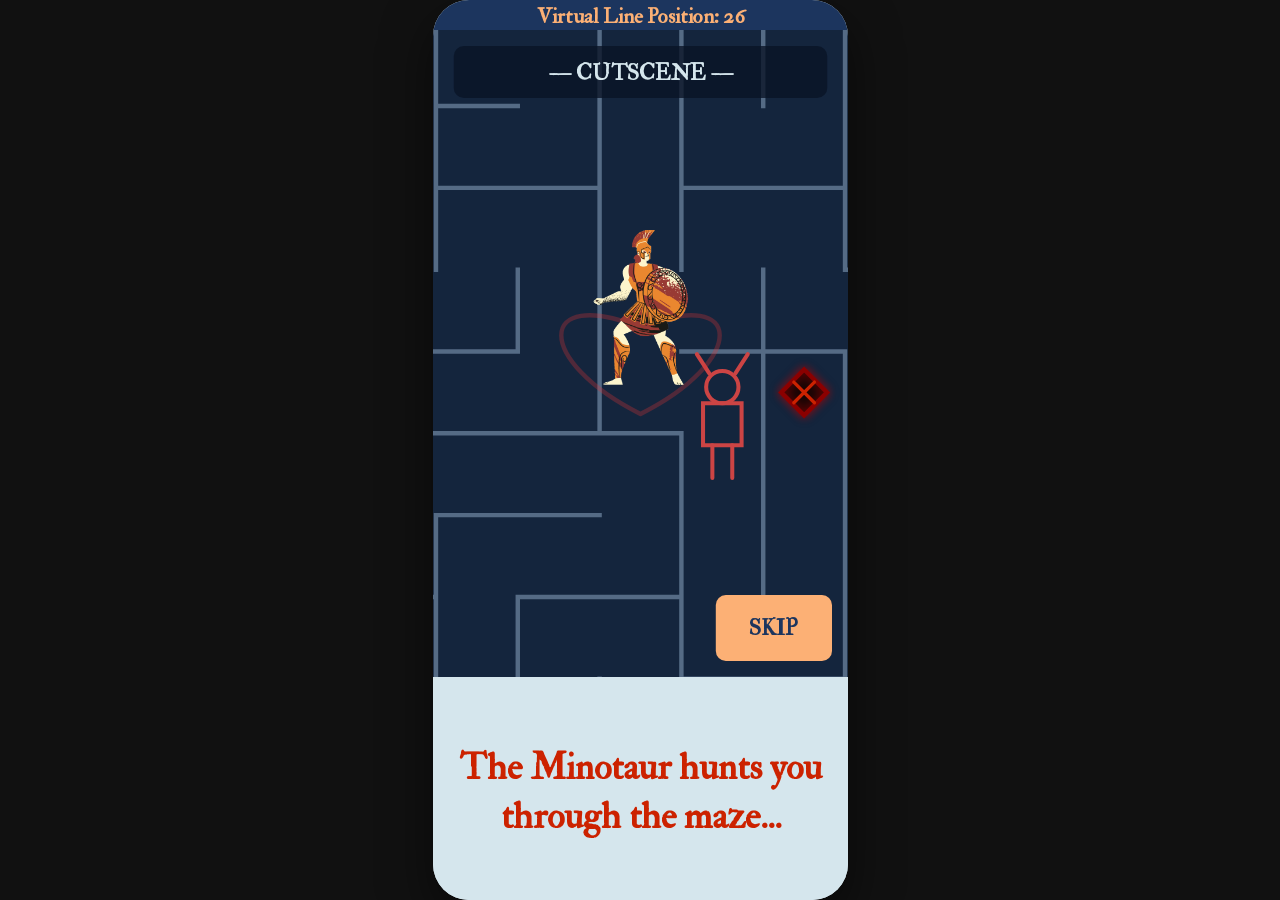
==== commit 0ad90277: "Added olives changes" ====
--- a/index.html
+++ b/index.html
@@ -597,8 +597,8 @@
 
     initSpawns();
 
-    const TRIVIA_IMG_QUEENS = "queens_megaron.jpg";
-    const TRIVIA_IMG_KINGS = "throne_room.jpg";
+    const TRIVIA_IMG_QUEENS = "decorative_assets/queens_megaron.jpg";
+    const TRIVIA_IMG_KINGS = "decorative_assets/throne_room.jpg";
 
     const TRIVIA_QUESTIONS = [
       { q: 'What does "labrys" refer to?',
@@ -731,7 +731,13 @@
     applySpawns();
     startIntro();
 
-    let queuePos = Math.floor(Math.random() * 21) + 20;
+    let queuePos = localStorage.getItem("queuePos");
+
+    if (!queuePos) {
+      queuePos = (Math.floor(Math.random() * 21) + 20).toString();
+      localStorage.setItem("queuePos", queuePos);
+    }
+
     let queueTimer = 15 + Math.random() * 25;
 
     function cellWalls(r, c) {
@@ -1301,7 +1307,7 @@
         }
       }
 
-      if(!minoKilled){
+      if(!minoKilled && gameState !== 'TRIVIA'){
         const heartDist = dist(player.x, player.y, mino.x, mino.y);
         const heartT = 1 - Math.min(1, heartDist / (CELL * 14));
         const bps = 0.1 + heartT * 3.4;
@@ -2114,7 +2120,7 @@
       ctx.font=`bold ${Math.floor(QUEUE_H*0.72)}px IM Fell Double Pica,serif`;
 
       ctx.fillText(
-              `Virtual Queue Position: ${queuePos}`,
+              `Virtual Line Position: ${queuePos}`,
               W/2,
               QUEUE_H*0.76
       );
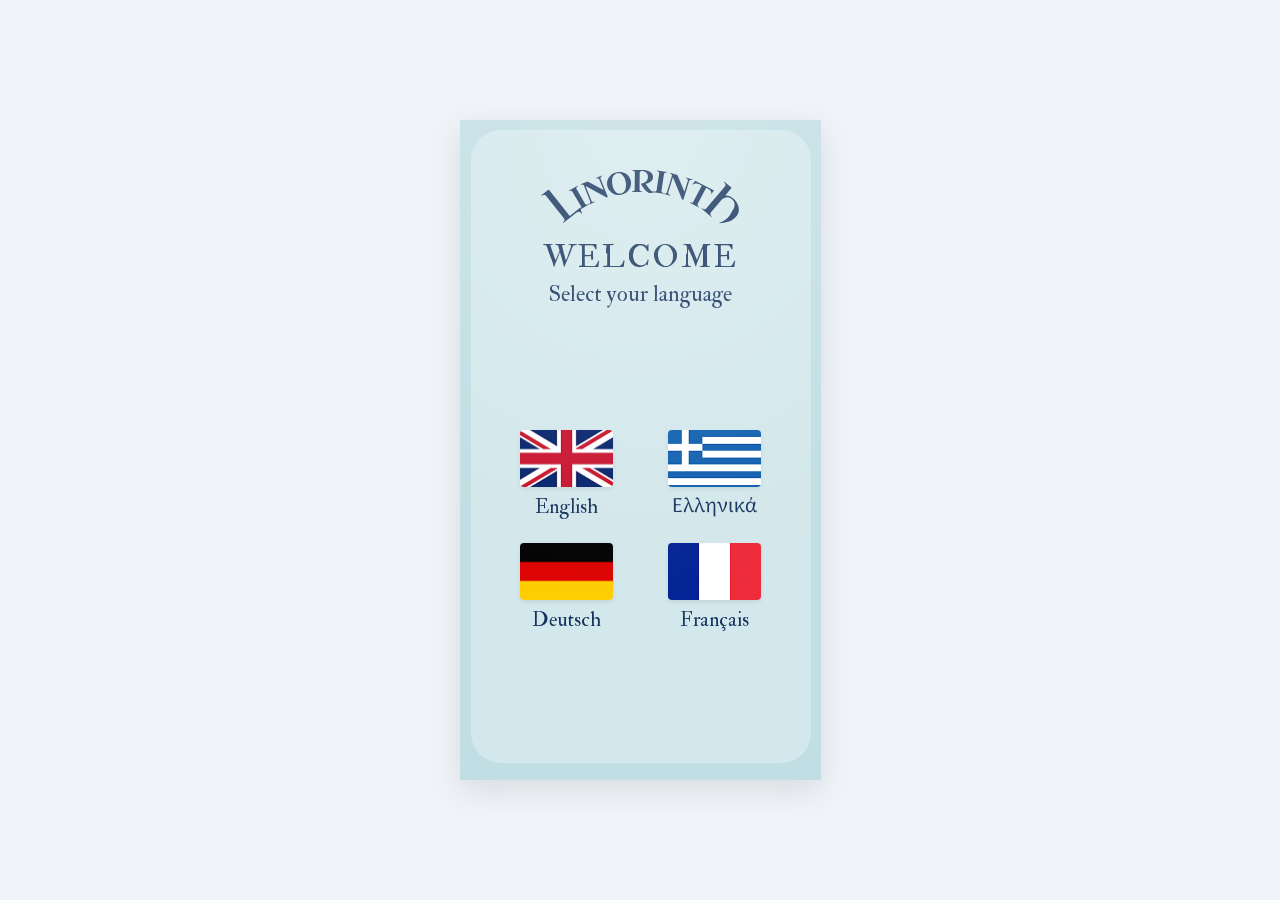
==== commit 6d41c426: "Fully updated repo with HTML converted from Figma prototype" ====
--- a/index.html
+++ b/index.html
@@ -1,2451 +1,196 @@
-﻿<!DOCTYPE html>
+<!DOCTYPE html>
 <html lang="en">
 <head>
-  <meta charset="UTF-8">
-  <meta name="viewport" content="width=device-width, initial-scale=1.0, user-scalable=no">
-  <title>Linorinth - Game</title>
+    <meta charset="UTF-8">
+    <meta name="viewport" content="width=device-width, initial-scale=1.0">
+    <title>Linorinth - Language Selection</title>
 
-  <link rel="preconnect" href="https://fonts.googleapis.com">
-  <link rel="preconnect" href="https://fonts.gstatic.com" crossorigin>
-  <link href="https://fonts.googleapis.com/css2?family=IM+Fell+Double+Pica&display=swap" rel="stylesheet">
+    <link rel="preconnect" href="https://fonts.googleapis.com">
+    <link rel="preconnect" href="https://fonts.gstatic.com" crossorigin>
+    <link href="https://fonts.googleapis.com/css2?family=Arima:wght@500&family=IM+Fell+Double+Pica&display=swap" rel="stylesheet">
 
-  <script src="translations.js"></script>
+    <script src="translations.js"></script>
 
-  <style>
-    @import url('https://fonts.googleapis.com/css2?family=IM+Fell+Double+Pica&display=swap');
+    <style>
+        * {
+            box-sizing: border-box;
+            margin: 0;
+            padding: 0;
+        }
 
-    * { margin: 0; padding: 0; box-sizing: border-box; }
-    body {
-      background: #111;
-      display: flex;
-      justify-content: center;
-      align-items: center;
-      height: 100vh;
-      overflow: hidden;
-      font-family: 'IM Fell Double Pica', serif;
-      color: #1C355E;
-    }
-    #app-frame {
-      position: relative;
-      background-color: #D5E6ED;
-      border-radius: 36px;
-      box-shadow: 0 20px 50px rgba(0,0,0,0.5);
-      overflow: hidden;
-      display: flex;
-      flex-direction: column;
-    }
-    canvas { display: block; touch-action: none; }
+        body {
+            display: flex;
+            justify-content: center;
+            align-items: center;
+            min-height: 100vh;
+            background-color: #f0f4f8;
+        }
 
-    .paused-container {
-      position: relative;
-      width: 100%;
-      height: 100%;
-      background: #C1DEE4;
-      overflow: hidden;
-      box-shadow: 0 10px 30px rgba(0,0,0,0.1);
-    }
+        /* Language Screen Base Frame Canvas Wrapper */
+        .screen-container {
+            position: relative;
+            width: 361px;
+            height: 660px;
+            background: #C1DEE4;
+            overflow: hidden;
+            box-shadow: 0px 10px 30px rgba(0,0,0,0.1);
+        }
 
-    .resume-game-overlay-link {
-      position: absolute;
-      top: 0;
-      left: 0;
-      width: 100%;
-      height: 100%;
-      z-index: 120;
-      cursor: pointer;
-    }
+        /* Ellipse 3 Background Blur */
+        .blur-bg {
+            position: absolute;
+            width: 227px;
+            left: calc(50% - 227px/2 + 3px);
+            top: -164px;
+            bottom: 496px;
+            background: rgba(255, 255, 255, 0.8);
+            filter: blur(150px);
+            pointer-events: none;
+            z-index: 10;
+        }
 
-    .blur-bg-ellipse {
-      position: absolute;
-      width: 227px;
-      left: calc(50% - 227px/2 + 3px);
-      top: -164px;
-      bottom: 496px;
-      background: rgba(255, 255, 255, 0.8);
-      filter: blur(150px);
-      pointer-events: none;
-      z-index: 10;
-    }
+        .inner-card {
+            position: absolute;
+            width: 340px;
+            height: 633px;
+            left: 11px;
+            top: 10px;
+            background: #D3E8EC;
+            border-radius: 30px;
+            font-family: 'IM Fell Double Pica', serif;
 
-    .inner-panel-card {
-      position: absolute;
-      width: calc(100% - 22px);
-      height: calc(100% - 22px);
-      left: 11px;
-      top: 10px;
-      background: #D3E8EC;
-      border-radius: 30px;
-    }
+            display: flex;
+            flex-direction: column;
+            align-items: center;
+            padding: 40px 20px;
+            box-sizing: border-box;
+        }
 
-    .logo-vector {
-      position: absolute;
-      width: 201.16px;
-      height: 54.35px;
-      left: 50%;
-      transform: translateX(-50%);
-      top: 49.28px;
-    }
+        .logo-vector {
+            width: 201px;
+            height: 54px;
+            margin-bottom: 14px;
+            flex-shrink: 0;
+        }
 
-    .game-paused-title {
-      position: absolute;
-      width: 260px;
-      height: 50px;
-      left: calc(50% - 260px/2);
-      top: 130px;
-      font-style: normal;
-      font-weight: 400;
-      font-size: 32px;
-      line-height: 40px;
-      text-align: center;
-      color: #14325C;
-    }
+        .welcome-title {
+            font-size: 32px;
+            line-height: 38px;
+            text-align: center;
+            letter-spacing: 0.05em;
+            color: #14325C;
+            margin-bottom: 4px;
+            font-weight: 400;
+        }
 
-    .play-polygon-icon {
-      box-sizing: border-box;
-      position: absolute;
-      width: 100px;
-      height: 100px;
-      left: calc(50% - 100px/2);
-      top: 166px;
-      background: #F9B271;
-      border: 5px solid rgba(255, 255, 255, 0.15);
-      transform: rotate(90deg);
-      clip-path: polygon(50% 0%, 0% 100%, 100% 100%);
-    }
+        .subtitle {
+            font-size: 22px;
+            line-height: 28px;
+            text-align: center;
+            color: #14325C;
+            margin-bottom: 30px;
+        }
 
-    /* --- ADJUSTED PAUSE OVERLAY STYLES --- */
+        .languages-grid {
+            display: grid;
+            grid-template-columns: repeat(2, 1fr);
+            gap: 24px 16px;
+            width: 100%;
+            max-width: 280px;
+            margin-top: auto;
+            margin-bottom: auto; /* Centers the whole button grid dynamically in the available space */
+        }
 
-    .tutorial-steps {
-      position: absolute;
-      left: 0;
-      width: 100%;
-      top: 250px;
-    }
+        /* Global Structural Language Action Option Reset Styles */
+        .lang-button {
+            display: flex;
+            flex-direction: column;
+            align-items: center;
+            text-decoration: none;
+            color: inherit;
+            cursor: pointer;
+            transition: opacity 0.2s ease, transform 0.1s ease;
+            width: 100%;
+        }
+        .lang-button:hover {
+            opacity: 0.85;
+        }
+        .lang-button:active {
+            transform: scale(0.97);
+        }
 
-    .tutorial-row {
-      position: relative;
-      min-height: 80px;
-    }
+        /* FIX 5: Standardized flag graphics globally so they size evenly */
+        .flag-asset {
+            width: 93px;
+            height: 57px;
+            background-size: cover;
+            background-repeat: no-repeat;
+            background-position: center;
+            border-radius: 4px;
+            box-shadow: 0px 2px 4px rgba(0,0,0,0.08);
+            margin-bottom: 8px;
+            flex-shrink: 0;
+        }
 
-    .step-text {
-      position: absolute;
-      width: 250px;
-      font-size: 15px;
-      line-height: 70px;
-      color: #14325C;
-      white-space: nowrap;
-    }
+        .flag-english { background-image: url('decorative_assets/England.png'); }
+        .flag-greece  { background-image: url('decorative_assets/Greece.png'); }
+        .flag-germany { background-image: url('decorative_assets/Germany.png'); }
+        .flag-france  { background-image: url('decorative_assets/France.png'); }
 
-    .tutorial-row.left .step-text {
-      left: 30px;
-      text-align: left;
-    }
+        .lang-label {
+            width: 100%;
+            font-size: 20px;
+            line-height: 24px;
+            text-align: center;
+            color: #14325C;
+            white-space: normal;
+            word-wrap: break-word;
+        }
 
-    .tutorial-row.right .step-text {
-      right: 30px;
-      text-align: right;
-    }
-
-    .tutorial-row.right .project-img-1,
-    .tutorial-row.right .project-img-3 {
-      position: absolute;
-      right: 30px;
-      top: 40px;
-    }
-
-    .tutorial-row.left .project-img-2,
-    .tutorial-row.left .project-img-4 {
-      position: absolute;
-      left: 30px;
-      top: 40px;
-    }
-
-    .project-img-1 {
-      width: 108px;
-      height: 44px;
-      flex-shrink: 0;
-      background: url('decorative_assets/find_sword.png') center/contain no-repeat;
-    }
-
-    .project-img-2 {
-      width: 145px;
-      height: 59px;
-      flex-shrink: 0;
-      background: url('decorative_assets/kill_minotaur.png') center/contain no-repeat;
-    }
-
-    .project-img-3 {
-      width: 165px;
-      height: 77px;
-      flex-shrink: 0;
-      background: url('decorative_assets/escape.png') center/contain no-repeat;
-    }
-
-    .project-img-4 {
-      width: 44px;
-      height: 58px;
-      flex-shrink: 0;
-      background: url('decorative_assets/enter_palace.png') center/contain no-repeat;
-    }
-
-    .resume-instruction {
-      position: absolute;
-      bottom: 20px;
-      width: 100%;
-      text-align: center;
-      font-size: 14px;
-      color: rgba(20, 50, 92, 0.6);
-      letter-spacing: 0.05em;
-    }
-
-    /* --- NEW KEY BUTTON & SYMBOLS OVERLAY STYLES --- */
-    /* --- RECONFIGURED SYMBOLS KEY STYLES (MATCHES PAUSE OVERLAY) --- */
-    .view-key-btn {
-      position: absolute;
-      bottom: 65px;
-      left: 50%;
-      transform: translateX(-50%);
-      width: 240px;
-      height: 44px;
-      background: #14325C;
-      color: #C1DEE4;
-      border: none;
-      border-radius: 22px;
-      font-family: 'IM Fell Double Pica', serif;
-      font-size: 17px;
-      letter-spacing: 0.05em;
-      cursor: pointer;
-      box-shadow: 0 4px 10px rgba(0,0,0,0.15);
-      z-index: 130;
-    }
-
-    .view-key-btn:hover {
-      background: #1c437a;
-    }
-
-    .hidden {
-      display: none !important;
-    }
-
-    /* Structural wrapper matches .paused-container */
-    .key-page-container {
-      position: relative;
-      width: 100%;
-      height: 100%;
-      background: #C1DEE4;
-      overflow: hidden;
-      font-family: 'IM Fell Double Pica', serif;
-    }
-
-    /* Text header properties matching .game-paused-title */
-    .key-text-header {
-      position: absolute;
-      width: 260px;
-      height: 40px;
-      left: calc(50% - 260px/2);
-      top: 115px;
-      font-family: 'IM Fell Double Pica', serif;
-      font-style: normal;
-      font-weight: 400;
-      font-size: 32px;
-      line-height: 40px;
-      text-align: center;
-      letter-spacing: 0.05em;
-      color: #14325C;
-    }
-
-    .key-text-sub {
-      position: absolute;
-      width: 260px;
-      height: 25px;
-      left: calc(50% - 260px/2);
-      top: 160px;
-      font-family: 'IM Fell Double Pica', serif;
-      font-style: normal;
-      font-weight: 400;
-      font-size: 20px;
-      line-height: 25px;
-      text-align: center;
-      letter-spacing: 0.05em;
-      color: #14325C;
-    }
-
-    /* List Container absolute tracking positions (Matches your Step Texts vertical flow) */
-    .key-list-wrapper {
-      position: absolute;
-      width: 260px;
-      height: 430px;
-      left: calc(50% - 260px/2);
-      top: 220px;
-    }
-
-    /* Explicit item block rows separated symmetrically to handle labels cleanly */
-    .key-row-item {
-      position: absolute;
-      width: 100%;
-      height: 60px;
-      display: flex;
-      align-items: center;
-    }
-
-    /* Individual item offsets calculated to reflect standard layout grids */
-    .key-row-item:nth-child(1) { top: 0; }
-    .key-row-item:nth-child(2) { top: 86px; }
-    .key-row-item:nth-child(3) { top: 172px; }
-    .key-row-item:nth-child(4) { top: 258px; }
-    .key-row-item:nth-child(5) { top: 344px; }
-
-    .key-symbol-box {
-      box-sizing: border-box;
-      width: 60px;
-      height: 60px;
-      border: 1px solid #14325C;
-      background-size: 100% 100%;
-      background-repeat: no-repeat;
-      background-position: center;
-      background-origin: content-box;
-    }
-
-    .key-symbol-label {
-      margin-left: 24px;
-      font-family: 'IM Fell Double Pica', serif;
-      font-style: normal;
-      font-weight: 400;
-      font-size: 20px;
-      line-height: 60px;
-      color: #14325C;
-      letter-spacing: 0.05em;
-    }
-  </style>
+        .label-greece {
+            font-family: 'Arima', system-ui;
+            font-weight: 500;
+        }
+    </style>
 </head>
 <body>
 
-<div id="app-frame">
-  <canvas id="c"></canvas>
+<div class="screen-container">
+    <div class="blur-bg"></div>
 
-  <div id="pause-overlay" style="display: none; position: absolute; top: 0; left: 0; width: 100%; height: 100%; z-index: 100;">
+    <div class="inner-card">
 
-    <div class="paused-container" id="pause-main-screen">
-      <div class="resume-game-overlay-link" onclick="resumeMyGame()"></div>
-      <div class="blur-bg-ellipse"></div>
-      <div class="inner-panel-card">
-        <img src="logo.svg" alt="LINORINTH" class="logo-vector">
-        <h1 class="game-paused-title" data-i18n="game_paused">Game Paused</h1>
-        <div class="play-polygon-icon"></div>
+        <img src="slop/logo.svg" alt="LINORINTH" class="logo-vector">
 
-        <div class="tutorial-steps">
+        <h1 class="welcome-title" data-i18n="welcome">WELCOME</h1>
+        <p class="subtitle" data-i18n="select_lang">Select your language</p>
 
-          <div class="tutorial-row right">
-            <div class="step-text">STEP 1. FIND SWORD</div>
-            <div class="project-img-1"></div>
-          </div>
+        <div class="languages-grid">
 
-          <div class="tutorial-row left">
-            <div class="step-text">STEP 2. SLAY MINOTAUR</div>
-            <div class="project-img-2"></div>
-          </div>
+            <a href="info-page.html" class="lang-button" onclick="setLanguage('en')">
+                <div class="flag-asset flag-english"></div>
+                <div class="lang-label">English</div>
+            </a>
 
-          <div class="tutorial-row right">
-            <div class="step-text">STEP 3. ESCAPE LABYRINTH</div>
-            <div class="project-img-3"></div>
-          </div>
+            <a href="info-page.html" class="lang-button" onclick="setLanguage('el')">
+                <div class="flag-asset flag-greece"></div>
+                <div class="lang-label label-greece">Ελληνικά</div>
+            </a>
 
-          <div class="tutorial-row left">
-            <div class="step-text">STEP 4. ENTER KNOSSOS PALACE</div>
-            <div class="project-img-4"></div>
-          </div>
+            <a href="info-page.html" class="lang-button" onclick="setLanguage('de')">
+                <div class="flag-asset flag-germany"></div>
+                <div class="lang-label">Deutsch</div>
+            </a>
+
+            <a href="info-page.html" class="lang-button" onclick="setLanguage('fr')">
+                <div class="flag-asset flag-france"></div>
+                <div class="lang-label">Français</div>
+            </a>
+
         </div>
 
-        <button class="view-key-btn" onclick="openSymbolsKey(event)" data-i18n="view_key">VIEW SYMBOLS KEY</button>
+    </div>
+</div>
 
-        <div class="resume-instruction" data-i18n="tap_resume" >TAP ANYWHERE TO RESUME GAME</div>
-      </div>
-    </div>
-
-    <div class="key-page-container hidden" id="pause-symbols-screen">
-      <div class="resume-game-overlay-link" onclick="resumeMyGame()"></div>
-      <div class="blur-bg-ellipse"></div>
-      <div class="inner-panel-card">
-        <img src="logo.svg" alt="LINORINTH" class="logo-vector">
-
-        <div class="key-text-header" data-i18n="key_header">KEY</div>
-        <div class="key-text-sub" data-i18n="key_sub">TO GAME SYMBOLS</div>
-
-        <div class="key-list-wrapper">
-          <div class="key-row-item">
-            <div class="key-symbol-box" style="background-image: url('decorative_assets/symbols_assets/minitheseus.png');"></div>
-            <span class="key-symbol-label" data-i18n="symbol_you">YOU</span>
-          </div>
-          <div class="key-row-item">
-            <div class="key-symbol-box" style="background-image: url('decorative_assets/symbols_assets/minitaur.png');"></div>
-            <span class="key-symbol-label" data-i18n="symbol_minotaur">MINOTAUR</span>
-          </div>
-          <div class="key-row-item">
-            <div class="key-symbol-box" style="background-image: url('decorative_assets/symbols_assets/traps.png');"></div>
-            <span class="key-symbol-label" data-i18n="symbol_traps">TRAPS</span>
-          </div>
-          <div class="key-row-item">
-            <div class="key-symbol-box" style="background-image: url('decorative_assets/symbols_assets/sword.png');"></div>
-            <span class="key-symbol-label" data-i18n="symbol_sword">SWORD</span>
-          </div>
-          <div class="key-row-item">
-            <div class="key-symbol-box" style="background-image: url('decorative_assets/symbols_assets/thread.png');"></div>
-            <span class="key-symbol-label" data-i18n="symbol_thread">THREAD</span>
-          </div>
-        </div>
-
-        <div class="resume-instruction" data-i18n="tap_resume">TAP ANYWHERE TO RESUME GAME</div>
-      </div>
-    </div>
-  </div>
-
-  <script>
-    'use strict';
-
-    const canvas = document.getElementById('c');
-    const ctx = canvas.getContext('2d');
-
-    const ASPECT = 390 / 844;
-    let W, H;
-
-    function resizeAppFrame() {
-      if (window.innerHeight * ASPECT <= window.innerWidth) { H = window.innerHeight; W = Math.floor(H * ASPECT); }
-      else { W = window.innerWidth; H = Math.floor(W / ASPECT); }
-      const frame = document.getElementById('app-frame');
-      frame.style.width = W + 'px';
-      frame.style.height = H + 'px';
-      canvas.width = W; canvas.height = H;
-      canvas.style.width = W + 'px'; canvas.style.height = H + 'px';
-    }
-    window.addEventListener('resize', resizeAppFrame);
-    resizeAppFrame();
-
-    const QUEUE_H = Math.max(24, Math.floor(H * 0.034));
-    const GAME_H_CUTSCENE = Math.floor(H * 0.7525);
-    const GAME_H_FULL = H;
-
-    let GAME_H = GAME_H_CUTSCENE;
-    let CTRL_H = H - GAME_H;
-
-    function updateLayout(){
-      GAME_H =
-              (gameState === 'INTRO' || gameState === 'ARIADNE')
-                      ? GAME_H_CUTSCENE
-                      : GAME_H_FULL;
-
-      CTRL_H = H - GAME_H;
-    }
-    const CELL = Math.floor(W / 11);
-    const COLS = 23, ROWS = 23;
-    const MAZE_W = COLS * CELL, MAZE_H = ROWS * CELL;
-
-    const maze = new Uint8Array(ROWS * COLS);
-    function idx(r, c) { return r * COLS + c; }
-
-    let spawnRoom = {side:'top', r0:0, c0:0};
-
-    function generateMaze() {
-      maze.fill(0);
-      const visited = new Uint8Array(ROWS * COLS);
-      const stack = [0]; visited[0] = 1;
-      const dirs = [{dr:-1,dc:0,bit:1,ob:4},{dr:0,dc:1,bit:2,ob:8},{dr:1,dc:0,bit:4,ob:1},{dr:0,dc:-1,bit:8,ob:2}];
-      while (stack.length) {
-        const top = stack[stack.length-1], r = Math.floor(top/COLS), c = top%COLS;
-        const sh = dirs.slice().sort(() => Math.random()-0.5);
-        let moved = false;
-        for (const d of sh) {
-          const nr=r+d.dr, nc=c+d.dc;
-          if (nr<0||nr>=ROWS||nc<0||nc>=COLS||visited[idx(nr,nc)]) continue;
-          maze[idx(r,c)]|=d.bit; maze[idx(nr,nc)]|=d.ob;
-          visited[idx(nr,nc)]=1; stack.push(idx(nr,nc)); moved=true; break;
-        }
-        if (!moved) stack.pop();
-      }
-
-      // Braid: knock down most dead ends to add loops so the player has
-      // more routes around the Minotaur instead of getting cornered.
-      for (let r = 0; r < ROWS; r++) {
-        for (let c = 0; c < COLS; c++) {
-          const cell = idx(r, c);
-          const degree = (maze[cell]&1?1:0)+(maze[cell]&2?1:0)+(maze[cell]&4?1:0)+(maze[cell]&8?1:0);
-          if (degree !== 1) continue;
-          if (Math.random() < 0.95) continue;
-          const candidates = [];
-          for (const d of DMAP) {
-            const nr = r+d.dr, nc = c+d.dc;
-            if (nr<0||nr>=ROWS||nc<0||nc>=COLS) continue;
-            if (maze[cell] & d.bit) continue;
-            candidates.push(d);
-          }
-          if (!candidates.length) continue;
-          const d = candidates[Math.floor(Math.random()*candidates.length)];
-          const ob = d.bit===1?4 : d.bit===2?8 : d.bit===4?1 : 2;
-          maze[cell] |= d.bit;
-          maze[idx(r+d.dr, c+d.dc)] |= ob;
-        }
-      }
-
-      const _sides = ['top','bottom','left','right'];
-      const _side  = _sides[Math.floor(Math.random()*4)];
-      const _sr0   = _side==='top' ? 0 : _side==='bottom' ? ROWS-2 : Math.floor(Math.random()*(ROWS-1));
-      const _sc0   = _side==='left' ? 0 : _side==='right' ? COLS-2 : Math.floor(Math.random()*(COLS-1));
-      spawnRoom.side = _side; spawnRoom.r0 = _sr0; spawnRoom.c0 = _sc0;
-
-      maze[idx(_sr0,  _sc0)]   |= 2|4;
-      maze[idx(_sr0,  _sc0+1)] |= 4|8;
-      maze[idx(_sr0+1,_sc0)]   |= 1|2;
-      maze[idx(_sr0+1,_sc0+1)] |= 1|8;
-      if(_side==='top')    { maze[idx(_sr0+1,_sc0+1)]|=4; maze[idx(_sr0+2,_sc0+1)]|=1; }
-      if(_side==='bottom') { maze[idx(_sr0,  _sc0+1)]|=1; maze[idx(_sr0-1,_sc0+1)]|=4; }
-      if(_side==='left')   { maze[idx(_sr0+1,_sc0+1)]|=2; maze[idx(_sr0+1,_sc0+2)]|=8; }
-      if(_side==='right')  { maze[idx(_sr0+1,_sc0)]  |=8; maze[idx(_sr0+1,_sc0-1)]|=2; }
-    }
-
-    const DMAP = [{dr:-1,dc:0,bit:1},{dr:0,dc:1,bit:2},{dr:1,dc:0,bit:4},{dr:0,dc:-1,bit:8}];
-
-    generateMaze();
-
-    function bfs(sr, sc, er, ec) {
-      const prev = new Int16Array(ROWS*COLS).fill(-1), vis = new Uint8Array(ROWS*COLS);
-      const q = [idx(sr,sc)]; vis[idx(sr,sc)] = 1;
-      let head = 0; const tgt = idx(er,ec);
-      while (head < q.length) {
-        const cur = q[head++]; if (cur===tgt) break;
-        const r=Math.floor(cur/COLS), c=cur%COLS;
-        for (const d of DMAP) {
-          if (!(maze[cur]&d.bit)) continue;
-          const ni = idx(r+d.dr, c+d.dc);
-          if (!vis[ni]) { vis[ni]=1; prev[ni]=cur; q.push(ni); }
-        }
-      }
-      const path=[]; let cur=tgt; while(cur!==-1){path.unshift(cur);cur=prev[cur];} return path;
-    }
-
-    function bfsDist(sr, sc) {
-      const dist = new Int16Array(ROWS*COLS).fill(-1);
-      dist[idx(sr,sc)] = 0;
-      const q = [idx(sr,sc)]; let head = 0;
-      while (head < q.length) {
-        const cur = q[head++];
-        const r=Math.floor(cur/COLS), c=cur%COLS;
-        for (const d of DMAP) {
-          if (!(maze[cur]&d.bit)) continue;
-          const ni = idx(r+d.dr, c+d.dc);
-          if (dist[ni]===-1) { dist[ni]=dist[cur]+1; q.push(ni); }
-        }
-      }
-      return dist;
-    }
-
-    function bfsRunAway(mr, mc, pr, pc) {
-      const playerDist = bfsDist(pr, pc);
-      let maxD = -1, tr = mr, tc = mc;
-      for (let r=0; r<ROWS; r++) for (let c=0; c<COLS; c++) {
-        const d = playerDist[idx(r,c)];
-        if (d > maxD) { maxD=d; tr=r; tc=c; }
-      }
-      return bfs(mr, mc, tr, tc);
-    }
-
-    function releaseJoy(){
-      dragInput.active = false;
-    }
-
-    function drawTheseusFigure(x,y,s,facing,isTheseus,walkPhase=0){
-      const img = isTheseus
-              ? (facing==='left' ? swordLeftImg : swordRightImg)
-              : (facing==='left' ? bodyLeftImg  : bodyRightImg);
-      const loaded = isTheseus
-              ? (facing==='left' ? swordLeftLoaded : swordRightLoaded)
-              : (facing==='left' ? bodyLeftLoaded  : bodyRightLoaded);
-
-      if (!loaded) {
-        drawStickFigure(x,y,s,'#D5E6ED',walkPhase);
-        if (isTheseus) drawSwordOnFigure(x,y,s);
-        return;
-      }
-
-      const h = s*5;
-      const w = h * (img.naturalWidth / img.naturalHeight);
-      ctx.drawImage(img, x - w/2, y + s*1.5 - h, w, h);
-    }
-
-    function cellCenter(r,c) { return {x:c*CELL+CELL/2, y:r*CELL+CELL/2}; }
-    function worldToCell(x,y) {
-      return {r:Math.max(0,Math.min(ROWS-1,Math.floor(y/CELL))), c:Math.max(0,Math.min(COLS-1,Math.floor(x/CELL)))};
-    }
-    function dist(ax,ay,bx,by) { return Math.hypot(ax-bx,ay-by); }
-
-    const PLAYER_R=CELL*0.28, MINO_R=CELL*0.33;
-    let playerSpawn, swordSpawn, minoSpawn;
-    function initSpawns(){
-      playerSpawn = {x:(spawnRoom.c0+1)*CELL, y:(spawnRoom.r0+1)*CELL};
-      swordSpawn  = randomSpawn([playerSpawn], ROWS/3);
-      minoSpawn   = randomSpawn([playerSpawn, swordSpawn], ROWS/4);
-    }
-
-    function randomSpawn(others=[], minCells=0) {
-      for (let a=0; a<2000; a++) {
-        const r=Math.floor(Math.random()*ROWS), c=Math.floor(Math.random()*COLS);
-        const {x,y}=cellCenter(r,c);
-        let ok=true;
-        for (const o of others) if (dist(x,y,o.x,o.y)<minCells*CELL){ok=false;break;}
-        if (ok) return {x,y};
-      }
-      return cellCenter(Math.floor(ROWS/2),Math.floor(COLS/2));
-    }
-
-    initSpawns();
-
-    const TRIVIA_IMG_QUEENS = "decorative_assets/queens_megaron.jpg";
-    const TRIVIA_IMG_KINGS = "decorative_assets/throne_room.jpg";
-
-    const TRIVIA_QUESTIONS = [
-      { q: 'What does "labrys" refer to?',
-        opts: ["Single-headed axe", "Double-headed axe", "Labyrinth", "Palace"], a: 1 },
-      { q: "Which animal held the greatest symbolic and religious significance to the Minoans?",
-        opts: ["Bull", "Horse", "Bobcat", "Boar"], a: 0 },
-      { q: "From which mountain did the inhabitants of Knossos Palace obtain fresh water through aqueducts?",
-        opts: ["Mount Zeus", "Mount Ida", "Mount Juktas", "Mount Olympus"], a: 2 },
-      { q: "During what period was Knossos Palace first built?",
-        opts: ["Stone Age", "Bronze Age", "Dark Ages", "Classical Period"], a: 1 },
-      { q: "How many main entrance points did Knossos Palace have?",
-        opts: ["1", "2", "3", "4"], a: 3 },
-      { q: "About how old is Knossos Palace (in years)?",
-        opts: ["2,000", "4,000", "5,000", "8,000"], a: 1 },
-      { q: "Who built Knossos Palace?",
-        opts: ["Minoans", "Spartans", "Athenians", "Sumerians"], a: 0 },
-      { q: "What was the reason for the second construction of the palace in 1700 BCE?",
-        opts: ["Earthquake", "Tsunami", "Flood", "Avalanche"], a: 0 },
-      { q: "What room is this in Knossos Palace?",
-        opts: ["Throne Room", "Queen's Megaron", "The Washroom", "The Dining Room"], a: 0,
-        img: TRIVIA_IMG_KINGS },
-      { q: "What room is this in Knossos Palace?",
-        opts: ["Throne Room", "Queen's Megaron", "The Washroom", "The Dining Room"], a: 1,
-        img: TRIVIA_IMG_QUEENS },
-      { q: "Who was the ruler of the Minoans?",
-        opts: ["King Minos", "Zeus", "The Minotaur", "Poseidon"], a: 0 },
-      { q: "Who eventually slays the Minotaur in the myth of the labyrinth?",
-        opts: ["Poseidon", "Theseus", "An Athenian", "King Minos"], a: 1 },
-      { q: "The Minotaur, according to myth, has...",
-        opts: ["Body of a man, head of a bull", "Head of a man, body of a bull", "Head of a horse, body of a bull", "Head of a god, body of a man"], a: 0 },
-      { q: "RIDDLE: I am strong and horned, I appear in art and leap through air, I was sacred to the people here. What am I?",
-        opts: ["Bull", "Deer", "Goat", "Rhino"], a: 0 },
-      { q: "RIDDLE: With trident raised, I stir the sea, Earthquakes follow easily. Who am I?",
-        opts: ["Poseidon", "Zeus", "Theseus", "Apollo"], a: 0 },
-    ];
-    const NUM_TRAPS = 20;
-    let traps = [];
-    let triviaState = null;
-
-    function initTraps() {
-      traps = [];
-      for (let i = 0; i < NUM_TRAPS; i++) {
-        const forbidden = [playerSpawn, swordSpawn, minoSpawn, ...traps.map(t => ({x:t.x, y:t.y}))];
-        const pos = randomSpawn(forbidden, 1);
-        traps.push({ x: pos.x, y: pos.y, cleared: false });
-      }
-    }
-    initTraps();
-
-    const player = {x:0,y:0,r:PLAYER_R,isTheseus:false, facing:'right'};
-    const mino   = {x:0,y:0,r:MINO_R,path:[],pathTimer:0};
-    let SWORD_X=0, SWORD_Y=0, swordCollected=false;
-
-    let gameState='INTRO', theseusTimer=0, lastTime=0, heartPhase=0, minoKilled=false, killFlashTimer=0;
-    updateLayout();
-    let introAnim = null;
-    let screenFadeAlpha = 0;
-    let threadPath=[], threadPlayerCell={r:-1,c:-1};
-    let threadItemX=0, threadItemY=0, threadCollected=false;
-    let minimapAlpha = 0.9;
-    let zoom = 1.0;
-
-    let pauseImgLoaded = false;
-    let instImgLoaded = false;
-    let quitImgLoaded = false;
-
-    const pauseBtnImg = new Image();
-    pauseBtnImg.onload = () => { pauseImgLoaded = true; };
-    pauseBtnImg.src = 'pause.png';
-
-    const instructionsImg = new Image();
-    instructionsImg.onload = () => { instImgLoaded = true; };
-    instructionsImg.src = 'instructions.png';
-
-    const quitBtnImg = new Image();
-    quitBtnImg.onload = () => { quitImgLoaded = true; };
-    quitBtnImg.src = 'quit.png';
-
-    let bodyLeftLoaded = false, bodyRightLoaded = false, swordLeftLoaded = false, swordRightLoaded = false;
-    const bodyLeftImg = new Image();
-    bodyLeftImg.onload = () => { bodyLeftLoaded = true; };
-    bodyLeftImg.src = 'theseus_assets/body_left.png';
-
-    const bodyRightImg = new Image();
-    bodyRightImg.onload = () => { bodyRightLoaded = true; };
-    bodyRightImg.src = 'theseus_assets/body_right.png';
-
-    const swordLeftImg = new Image();
-    swordLeftImg.onload = () => { swordLeftLoaded = true; };
-    swordLeftImg.src = 'theseus_assets/sword_left.png';
-
-    const swordRightImg = new Image();
-    swordRightImg.onload = () => { swordRightLoaded = true; };
-    swordRightImg.src = 'theseus_assets/sword_right.png';
-
-    let minotaurImgLoaded = false;
-    const minotaurImg = new Image();
-    minotaurImg.onload = () => { minotaurImgLoaded = true; };
-    minotaurImg.src = 'decorative_assets/minotaur.png';
-
-    let ariadne = {x:0, y:0, r:PLAYER_R, path:[], pathTimer:0};
-    let ariadnePhase = null; // null | 'approach' | 'escape'
-    let escapeWalkPhase = 0;
-    let ariadneTrail = [], playerTrailIdx = 0; /*, pinchActive = false, pinchStartDist = 1, pinchStartZoom = 1;*/
-
-    const triviaImgCache = {};
-    function getTriviaImg(src) {
-      if (!triviaImgCache[src]) {
-        const entry = { img: new Image(), loaded: false, error: false };
-        entry.img.onload  = () => { entry.loaded = true; };
-        entry.img.onerror = () => { entry.error  = true; console.warn('Trivia image failed to load:', src); };
-        entry.img.src = src;
-        triviaImgCache[src] = entry;
-      }
-      return triviaImgCache[src];
-    }
-    // Preload all trivia images at startup
-    TRIVIA_QUESTIONS.forEach(q => { if (q.img) getTriviaImg(q.img); });
-
-    const LOST_GAME_URL = "game-over.html";
-
-    function applySpawns(){
-      player.x=playerSpawn.x; player.y=playerSpawn.y; player.isTheseus=false;
-      mino.x=minoSpawn.x; mino.y=minoSpawn.y; mino.path=[]; mino.pathTimer=0;
-      SWORD_X=swordSpawn.x; SWORD_Y=swordSpawn.y; swordCollected=false;
-      minoKilled=false; killFlashTimer=0; threadPath=[]; threadPlayerCell={r:-1,c:-1};
-      threadCollected=false; threadItemX=0; threadItemY=0; minimapAlpha=0.9;
-      ariadnePhase=null; ariadne.path=[]; ariadne.pathTimer=0; escapeWalkPhase=0; ariadneTrail=[]; playerTrailIdx=0;
-    }
-    applySpawns();
-    startIntro();
-
-    let queuePos = localStorage.getItem("queuePos");
-
-    if (!queuePos) {
-      queuePos = (Math.floor(Math.random() * 21) + 20).toString();
-      localStorage.setItem("queuePos", queuePos);
-    }
-
-    let queueTimer = 15 + Math.random() * 25;
-
-    function cellWalls(r, c) {
-      const walls=[], x=c*CELL, y=r*CELL, cell=maze[idx(r,c)];
-      if(!(cell&1)) walls.push([x,y,x+CELL,y]);
-      if(!(cell&2)) walls.push([x+CELL,y,x+CELL,y+CELL]);
-      if(!(cell&4)) walls.push([x,y+CELL,x+CELL,y+CELL]);
-      if(!(cell&8)) walls.push([x,y,x,y+CELL]);
-      return walls;
-    }
-    function circleVsSeg(cx,cy,cr,x1,y1,x2,y2){
-      const fillX=x2-x1,fillY=y2-y1,len2=fillX*fillX+fillY*fillY;
-      let t=((cx-x1)*fillX+(cy-y1)*fillY)/len2; t=Math.max(0,Math.min(1,t));
-      const dx=x1+t*fillX-cx,dy=y1+t*fillY-cy,d=Math.sqrt(dx*dx+dy*dy);
-      if(d<cr&&d>1e-6) return {nx:dx/d,ny:dy/d,pen:cr-d};
-      return null;
-    }
-    function isDoorWall(x1,y1,x2,y2){
-      const {side,r0,c0}=spawnRoom;
-      if(side==='top')    return y1===0     && y2===0     && x1>=c0*CELL && x2<=(c0+2)*CELL;
-      if(side==='bottom') return y1===MAZE_H && y2===MAZE_H && x1>=c0*CELL && x2<=(c0+2)*CELL;
-      if(side==='left')   return x1===0     && x2===0     && y1>=r0*CELL && y2<=(r0+2)*CELL;
-      if(side==='right')  return x1===MAZE_W && x2===MAZE_W && y1>=r0*CELL && y2<=(r0+2)*CELL;
-      return false;
-    }
-    function inDoorZone(ent){
-      const {side,r0,c0}=spawnRoom;
-      if(side==='top'||side==='bottom') return ent.x>=c0*CELL && ent.x<=(c0+2)*CELL;
-      return ent.y>=r0*CELL && ent.y<=(r0+2)*CELL;
-    }
-    function resolveWalls(ent){
-      const{r,c}=worldToCell(ent.x,ent.y);
-      for(let dr=-1;dr<=1;dr++) for(let dc=-1;dc<=1;dc++){
-        const nr=r+dr,nc=c+dc;
-        if(nr<0||nr>=ROWS||nc<0||nc>=COLS) continue;
-        for(const[x1,y1,x2,y2] of cellWalls(nr,nc)){
-          if((minoKilled || ariadnePhase==='escape') && isDoorWall(x1,y1,x2,y2)) continue;
-          const col=circleVsSeg(ent.x,ent.y,ent.r,x1,y1,x2,y2);
-          if(col){ent.x-=col.nx*col.pen;ent.y-=col.ny*col.pen;}
-        }
-      }
-      const canExit=(minoKilled || ariadnePhase==='escape') && inDoorZone(ent);
-      const {side}=spawnRoom;
-      ent.x=Math.max(canExit&&side==='left'  ?-ent.r*4:ent.r, Math.min(canExit&&side==='right' ?MAZE_W+ent.r*4:MAZE_W-ent.r, ent.x));
-      ent.y=Math.max(canExit&&side==='top'   ?-ent.r*4:ent.r, Math.min(canExit&&side==='bottom'?MAZE_H+ent.r*4:MAZE_H-ent.r, ent.y));
-    }
-
-    function getPos(cx,cy){
-      const rect=canvas.getBoundingClientRect();
-      return{x:(cx-rect.left)*(W/rect.width),y:(cy-rect.top)*(H/rect.height)};
-    }
-    // function getDpadLayout(){
-    //   const bs=Math.floor(CTRL_H*0.27), gap=50;
-    //   const cx=W/2, cy=GAME_H+CTRL_H/2;
-    //   return {bs,
-    //     up:   {x:cx-bs/2,         y:cy-bs-gap/2, w:bs,h:bs},
-    //     down: {x:cx-bs/2,         y:cy+gap/2,    w:bs,h:bs},
-    //     left: {x:cx-bs-gap/2,      y:cy-bs/2,     w:bs,h:bs},
-    //     right:{x:cx+gap/2,         y:cy-bs/2,     w:bs,h:bs},
-    //   };
-    // }
-
-    function restartGame(){generateMaze();initSpawns();initTraps();applySpawns();theseusTimer=0;gameState='PLAYING';
-      updateLayout();
-      triviaState=null;dragInput.active = false;}
-
-    function startIntro() {
-      const entryR = spawnRoom.r0 + 1, entryC = spawnRoom.c0 + 1;
-      const dmap = bfsDist(entryR, entryC);
-
-      // Find cells 22-32 steps from entrance for a longer, more dramatic chase
-      let candidates = [];
-      for (let r = 0; r < ROWS; r++) for (let c = 0; c < COLS; c++) {
-        const d = dmap[idx(r, c)];
-        if (d >= 22 && d <= 32) candidates.push({r, c});
-      }
-      if (!candidates.length) {
-        let best = {r: entryR, c: entryC}, bestD = 0;
-        for (let r = 0; r < ROWS; r++) for (let c = 0; c < COLS; c++) {
-          if (dmap[idx(r,c)] > bestD) { bestD = dmap[idx(r,c)]; best = {r, c}; }
-        }
-        candidates = [best];
-      }
-      const startCell = candidates[Math.floor(Math.random() * candidates.length)];
-      const playerPath = bfs(startCell.r, startCell.c, entryR, entryC);
-
-      // Player starts 2 cells ahead on the path so mino is close behind at the start
-      const MINO_HEAD = 2;
-      const minoCell = playerPath[0];
-      const pCell = playerPath[Math.min(MINO_HEAD, playerPath.length - 1)];
-      const minoStart = cellCenter(Math.floor(minoCell/COLS), minoCell%COLS);
-      const pStart   = cellCenter(Math.floor(pCell/COLS),    pCell%COLS);
-
-      player.x = pStart.x;   player.y = pStart.y;   player.isTheseus = false;
-      mino.x   = minoStart.x; mino.y   = minoStart.y; mino.path = []; mino.pathTimer = 0;
-      heartPhase = 0;
-
-      introAnim = { playerPath, playerPathPos: MINO_HEAD, elapsed: 0, textAlpha: 0 };
-    }
-
-    function openSymbolsKey(event) {
-      if (event) event.stopPropagation(); // Prevents background click layer from firing immediately
-      document.getElementById('pause-main-screen').classList.add('hidden');
-      document.getElementById('pause-symbols-screen').classList.remove('hidden');
-    }
-
-    function resumeMyGame() {
-      gameState = 'PLAYING';
-      updateLayout();
-      document.getElementById('pause-overlay').style.display = 'none';
-
-      // Always reset view states back to default panel layout on close
-      document.getElementById('pause-main-screen').classList.remove('hidden');
-      document.getElementById('pause-symbols-screen').classList.add('hidden');
-    }
-
-    function handleEndScreenClick(x, y) {
-      if (gameState === 'WIN') {
-        window.location.href = 'victory.html';
-      } else if (gameState === 'DEAD') {
-        if (x >= W/2 - 110 && x <= W/2 + 110 && y >= 340 && y <= 394) {
-          restartGame();
-        }
-        else if (x >= W/2 - 110 && x <= W/2 + 110 && y >= 420 && y <= 474) {
-          window.location.href = LOST_GAME_URL;
-        }
-      }
-    }
-
-    function handleInteraction(x, y, isTouch, touchId) {
-      if (gameState === 'INTRO') {
-
-        const skipBtn = getIntroSkipButton();
-
-        if (
-                x >= skipBtn.x &&
-                x <= skipBtn.x + skipBtn.w &&
-                y >= skipBtn.y &&
-                y <= skipBtn.y + skipBtn.h
-        ) {
-          applySpawns();
-          zoom = 1;
-          gameState = 'PLAYING';
-          updateLayout();
-          introAnim = null;
-          screenFadeAlpha = 0;
-        }
-
-        return;
-
-        if (
-                x >= skipX &&
-                x <= skipX + skipW &&
-                y >= skipY &&
-                y <= skipY + skipH
-        ) {
-          applySpawns();
-          zoom = 1;
-          gameState = 'PLAYING';
-          updateLayout();
-          introAnim = null;
-          screenFadeAlpha = 0;
-        }
-
-        return;
-      }
-      if (gameState === 'TRIVIA') {
-        handleTriviaClick(x, y);
-        return;
-      }
-      if (gameState === 'PAUSED') {
-        resumeMyGame();
-        return;
-      }
-
-      if (gameState === 'PLAYING') {
-        const btnSize = Math.floor(CELL * 1.1);
-
-        // Floating Pause Button boundaries (Top Right)
-        const pauseX = W - btnSize - 16;
-        const pauseY = QUEUE_H + 16;
-        if (x >= pauseX - 6 && x <= pauseX + btnSize + 6 && y >= pauseY - 6 && y <= pauseY + btnSize + 6) {
-          gameState = 'PAUSED';
-          updateLayout();
-          document.getElementById('pause-overlay').style.display = 'block';
-          releaseJoy();
-          return;
-        }
-
-        // Floating Share Button boundaries (left of Pause)
-        const shareX = pauseX - btnSize - 8;
-        const shareY = QUEUE_H + 16;
-        if (x >= shareX - 6 && x <= shareX + btnSize + 6 && y >= shareY - 6 && y <= shareY + btnSize + 6) {
-          if (navigator.share) {
-            navigator.share({title: 'Linorinth', url: window.location.href});
-          } else {
-            navigator.clipboard && navigator.clipboard.writeText(window.location.href);
-          }
-          return;
-        }
-
-        // Floating Quit Button boundaries (Top Left)
-        const quitX = 16;
-        const quitY = QUEUE_H + 16;
-        if (x >= quitX - 6 && x <= quitX + btnSize + 6 && y >= quitY - 6 && y <= quitY + btnSize + 6) {
-          window.location.href = LOST_GAME_URL;
-          return;
-        }
-
-        if (isTouch) {
-          startDrag(x, y, touchId);
-        } else {
-          mouseDown = true;
-          startDrag(x, y, 'mouse');
-        }
-      }
-    }
-
-    canvas.addEventListener('touchstart',e=>{
-      e.preventDefault();
-      for(const t of e.changedTouches){const{x,y}=getPos(t.clientX,t.clientY);handleInteraction(x,y,true,t.identifier);}
-      // }
-    },{passive:false});
-    canvas.addEventListener('touchmove',e=>{
-      e.preventDefault();
-
-      for(const t of e.changedTouches){
-        const {x,y}=getPos(t.clientX,t.clientY);
-        moveDrag(x,y,t.identifier);
-      }
-    },{passive:false});
-
-    canvas.addEventListener('touchend',e=>{
-      for(const t of e.changedTouches){
-        endDrag(t.identifier);
-      }
-    });
-
-    let mouseDown=false;
-    canvas.addEventListener('mousedown',e=>{
-      const{x,y}=getPos(e.clientX,e.clientY);
-      handleInteraction(x, y, false, null);
-    });
-    window.addEventListener('mouseup',()=>{
-      mouseDown=false;
-      endDrag('mouse');
-    });
-    window.addEventListener('mousemove',e=>{
-      if(mouseDown){
-        const {x,y}=getPos(e.clientX,e.clientY);
-        moveDrag(x,y,'mouse');
-      }
-    });
-
-    const keys={};
-    window.addEventListener('keydown',e=>{
-      keys[e.key]=true; if(e.key===' ')e.preventDefault();
-      if(gameState==='INTRO') { applySpawns(); zoom=1; gameState='PLAYING';
-        updateLayout();
-        introAnim=null; screenFadeAlpha=0; return; }
-      if(gameState==='PAUSED') { resumeMyGame(); return; }
-      if(gameState!=='PLAYING'&&gameState!=='ARIADNE'&&(e.key===' '||e.key==='Enter'))restartGame();
-    });
-    window.addEventListener('keyup',e=>{keys[e.key]=false;});
-
-    const PLAYER_SPEED=CELL*3.8, MINO_SPEED=CELL*2.1, ARIADNE_SPEED=CELL*3.2;
-
-    function triggerAriadne(){
-      gameState='ARIADNE'; ariadnePhase='approach'; releaseJoy();
-      threadCollected=true; threadPlayerCell={r:-1,c:-1};
-
-      const halfW=W/(2*zoom), halfH=GAME_H/(2*zoom);
-      const camX=Math.max(halfW,Math.min(MAZE_W-halfW,player.x));
-      const camY=Math.max(halfH,Math.min(MAZE_H-halfH,player.y));
-
-      const cL=Math.floor((camX-halfW)/CELL), cR=Math.ceil((camX+halfW)/CELL);
-      const rT=Math.floor((camY-halfH)/CELL), rB=Math.ceil((camY+halfH)/CELL);
-
-      const{r:pr,c:pc}=worldToCell(player.x,player.y);
-      const dmap=bfsDist(pr,pc);
-      const maxSteps=Math.floor(ARIADNE_SPEED*3/CELL);
-
-      const camScore=({r,c})=>Math.max(0,cL-c,c-cR)+Math.max(0,rT-r,r-rB);
-      const candidates=[];
-      for(let r=0;r<ROWS;r++) for(let c=0;c<COLS;c++){
-        const d=dmap[idx(r,c)];
-        if(d<1||d>maxSteps) continue;
-        if(camScore({r,c})>0) candidates.push({r,c,d});
-      }
-
-      let spawnR,spawnC;
-      if(candidates.length){
-        candidates.sort((a,b)=>camScore(a)-camScore(b));
-        const minScore=camScore(candidates[0]);
-        const pool=candidates.filter(x=>camScore(x)<=minScore+1);
-        const pick=pool[Math.floor(Math.random()*pool.length)];
-        spawnR=pick.r; spawnC=pick.c;
-      } else {
-        let best=null,bestD=Infinity;
-        for(let r=0;r<ROWS;r++) for(let c=0;c<COLS;c++){
-          const d=dmap[idx(r,c)];
-          if(d>=1&&camScore({r,c})>0&&d<bestD){bestD=d;best={r,c};}
-        }
-        spawnR=best?best.r:Math.max(0,pr-1); spawnC=best?best.c:pc;
-      }
-
-      const cc=cellCenter(spawnR,spawnC);
-      ariadne.x=cc.x; ariadne.y=cc.y;
-      ariadne.path=bfs(spawnR,spawnC,pr,pc); ariadne.pathTimer=0;
-    }
-
-    function updateAriadne(dt){
-      const ac=worldToCell(ariadne.x,ariadne.y);
-      if(ac.r!==threadPlayerCell.r||ac.c!==threadPlayerCell.c){
-        threadPlayerCell=ac;
-        threadPath=bfs(ac.r,ac.c,spawnRoom.r0+1,spawnRoom.c0+1);
-      }
-      if(ariadnePhase==='approach'){
-        ariadne.pathTimer-=dt;
-        if(ariadne.pathTimer<=0){
-          ariadne.pathTimer=0.7;
-          const{r,c}=worldToCell(ariadne.x,ariadne.y);
-          const{r:pr,c:pc}=worldToCell(player.x,player.y);
-          ariadne.path=bfs(r,c,pr,pc);
-        }
-        if(ariadne.path.length>1){
-          const ni=ariadne.path[1],tgt=cellCenter(Math.floor(ni/COLS),ni%COLS);
-          const dx=tgt.x-ariadne.x,dy=tgt.y-ariadne.y,d=Math.hypot(dx,dy);
-          if(d>1){ariadne.x+=dx/d*ARIADNE_SPEED*dt;ariadne.y+=dy/d*ARIADNE_SPEED*dt;}
-          if(d<CELL*0.2) ariadne.path.shift();
-          escapeWalkPhase+=dt*2.2;
-        }
-        resolveWalls(ariadne);
-        if(dist(ariadne.x,ariadne.y,player.x,player.y)<CELL*1.5){
-          ariadnePhase='escape';
-          const{r,c}=worldToCell(player.x,player.y);
-          ariadne.path=bfs(r,c,spawnRoom.r0+1,spawnRoom.c0+1);
-          ariadne.pathTimer=0; escapeWalkPhase=0;
-          ariadneTrail=[{x:ariadne.x,y:ariadne.y}]; playerTrailIdx=0;
-        }
-      } else if(ariadnePhase==='escape'){
-        ariadne.pathTimer-=dt;
-        if(ariadne.pathTimer<=0){
-          ariadne.pathTimer=0.7;
-          const{r,c}=worldToCell(ariadne.x,ariadne.y);
-          ariadne.path=bfs(r,c,spawnRoom.r0+1,spawnRoom.c0+1);
-        }
-        if(ariadne.path.length>1){
-          const ni=ariadne.path[1],tgt=cellCenter(Math.floor(ni/COLS),ni%COLS);
-          const adx=tgt.x-ariadne.x,ady=tgt.y-ariadne.y,ad=Math.hypot(adx,ady);
-          if(ad>1){ariadne.x+=adx/ad*ARIADNE_SPEED*dt;ariadne.y+=ady/ad*ARIADNE_SPEED*dt;}
-          if(ad<CELL*0.2) ariadne.path.shift();
-        } else {
-          const{side:es}=spawnRoom;
-          if(es==='top')    ariadne.y-=ARIADNE_SPEED*dt;
-          if(es==='bottom') ariadne.y+=ARIADNE_SPEED*dt;
-          if(es==='left')   ariadne.x-=ARIADNE_SPEED*dt;
-          if(es==='right')  ariadne.x+=ARIADNE_SPEED*dt;
-        }
-        if(ariadne.x>=0&&ariadne.x<=MAZE_W&&ariadne.y>=0&&ariadne.y<=MAZE_H) resolveWalls(ariadne);
-        const lastTp=ariadneTrail[ariadneTrail.length-1];
-        if(!lastTp||dist(ariadne.x,ariadne.y,lastTp.x,lastTp.y)>=CELL*0.3)
-          ariadneTrail.push({x:ariadne.x,y:ariadne.y});
-        if(playerTrailIdx<ariadneTrail.length){
-          const twp=ariadneTrail[playerTrailIdx];
-          const pdx=twp.x-player.x,pdy=twp.y-player.y,pd=Math.hypot(pdx,pdy);
-          if(pd<CELL*0.25) playerTrailIdx++;
-          else{
-            player.x+=pdx/pd*ARIADNE_SPEED*dt;player.y+=pdy/pd*ARIADNE_SPEED*dt;
-            if(player.x>=0&&player.x<=MAZE_W&&player.y>=0&&player.y<=MAZE_H) resolveWalls(player);
-          }
-        }
-        escapeWalkPhase+=dt*2.5;
-        const{side}=spawnRoom;
-        if(
-                (side==='top'    && player.y<-PLAYER_R)||
-                (side==='bottom' && player.y>MAZE_H+PLAYER_R)||
-                (side==='left'   && player.x<-PLAYER_R)||
-                (side==='right'  && player.x>MAZE_W+PLAYER_R)
-        ) gameState='WIN';
-      }
-    }
-
-    function updateIntro(dt) {
-      const anim = introAnim;
-      anim.elapsed += dt;
-      anim.textAlpha = Math.min(1, anim.textAlpha + dt * 1.4);
-
-      // Zoom in tight at start, gradually pull back to normal as player nears entrance
-      const introProgress = Math.min(anim.playerPathPos / anim.playerPath.length, 1);
-      zoom = 2.5 - 1.5 * introProgress;
-
-      // Advance player at 60% of normal speed so all 4 text phases have breathing room
-      anim.playerPathPos += (PLAYER_SPEED / CELL) * 0.6 * dt;
-      const pathLen = anim.playerPath.length;
-      const pi = Math.min(Math.floor(anim.playerPathPos), pathLen - 1);
-      const ni = Math.min(pi + 1, pathLen - 1);
-      const frac = anim.playerPathPos - Math.floor(anim.playerPathPos);
-      const cA = anim.playerPath[pi], cB = anim.playerPath[ni];
-      const posA = cellCenter(Math.floor(cA/COLS), cA%COLS);
-      const posB = cellCenter(Math.floor(cB/COLS), cB%COLS);
-      player.x = posA.x + (posB.x - posA.x) * frac;
-      player.y = posA.y + (posB.y - posA.y) * frac;
-
-      // Mino chases player
-      mino.pathTimer -= dt;
-      if (mino.pathTimer <= 0) {
-        mino.pathTimer = 0.7;
-        const {r:mr, c:mc} = worldToCell(mino.x, mino.y);
-        const {r:pr, c:pc} = worldToCell(player.x, player.y);
-        mino.path = bfs(mr, mc, pr, pc);
-      }
-      if (mino.path.length > 1) {
-        const nci = mino.path[1], tgt = cellCenter(Math.floor(nci/COLS), nci%COLS);
-        const dx = tgt.x - mino.x, dy = tgt.y - mino.y, d = Math.hypot(dx, dy);
-        if (d > 1) { mino.x += dx/d * MINO_SPEED * dt; mino.y += dy/d * MINO_SPEED * dt; }
-        if (d < CELL * 0.5) mino.path.shift();
-      }
-      resolveWalls(mino);
-
-      // Heartbeat driven by actual distance
-      const heartDist = dist(player.x, player.y, mino.x, mino.y);
-      const heartT = 1 - Math.min(1, heartDist / (CELL * 14));
-      const bps = 0.1 + heartT * 3.4;
-      heartPhase += bps * dt;
-      if (heartPhase >= 1) heartPhase -= 1;
-
-      // Start fading to black when player is near the end of the path
-      if (anim.playerPathPos >= pathLen - 3) {
-        anim.fadeAlpha = Math.min(1, (anim.fadeAlpha || 0) + dt * 2.0);
-      }
-      // Hold on black briefly, then transition to PLAYING and begin fade-in
-      if ((anim.fadeAlpha || 0) >= 1) {
-        anim.blackHold = (anim.blackHold || 0) + dt;
-        if (anim.blackHold >= 0.7) {
-          applySpawns();
-          zoom = 1;
-          gameState = 'PLAYING'; updateLayout();
-          introAnim = null;
-          screenFadeAlpha = 1;
-        }
-      }
-    }
-
-    function update(dt){
-      if(gameState==='ARIADNE'){updateAriadne(dt);return;}
-      if (gameState === 'INTRO') { updateIntro(dt); return; }
-      if(gameState!=='PLAYING' && gameState!=='TRIVIA') return;
-
-      if(gameState==='PLAYING'){
-        let kx = 0;
-        let ky = 0;
-
-        if(dragInput.active){
-          const dx = dragInput.curX - dragInput.startX;
-          const dy = dragInput.curY - dragInput.startY;
-
-          const len = Math.hypot(dx, dy);
-
-          if(len > DRAG_DEADZONE){
-            kx = dx / len;
-            ky = dy / len;
-          }
-        }
-
-        const kl = Math.hypot(kx, ky);
-
-        if(kl > 0){
-          kx /= kl;
-          ky /= kl;
-
-          if(kx < -0.05) player.facing = 'left';
-          if(kx >  0.05) player.facing = 'right';
-        }
-
-        player.x += kx * PLAYER_SPEED * dt;
-        player.y += ky * PLAYER_SPEED * dt;
-
-        resolveWalls(player);
-      }
-      if(gameState==='PLAYING'){
-        let kx = 0;
-        let ky = 0;
-
-        if(keys['ArrowLeft'] || keys['a'] || keys['A']) kx -= 1;
-        if(keys['ArrowRight'] || keys['d'] || keys['D']) kx += 1;
-        if(keys['ArrowUp'] || keys['w'] || keys['W']) ky -= 1;
-        if(keys['ArrowDown'] || keys['s'] || keys['S']) ky += 1;
-
-        const kl = Math.hypot(kx, ky);
-
-        if(kl > 0){
-          kx /= kl;
-          ky /= kl;
-
-          if(kx < -0.05) player.facing = 'left';
-          if(kx >  0.05) player.facing = 'right';
-        }
-
-        resolveWalls(player);
-
-        for (let i = 0; i < traps.length; i++) {
-          const t = traps[i];
-          if (!t.cleared && dist(player.x, player.y, t.x, t.y) < CELL * 0.55) {
-            // 1. Pick the random index
-            const qIdx = Math.floor(Math.random() * TRIVIA_QUESTIONS.length);
-
-            // 2. Get the current active language
-            const currentLang = localStorage.getItem('selectedLanguage') || 'en';
-
-            // 3. Fallback to base English, but overwrite with translation if it exists
-            let selectedQuestion = { ...TRIVIA_QUESTIONS[qIdx] };
-
-            if (
-                    translations[currentLang] &&
-                    translations[currentLang].trivia &&
-                    translations[currentLang].trivia[qIdx]
-            ) {
-              selectedQuestion = {
-                ...selectedQuestion,
-                ...translations[currentLang].trivia[qIdx]
-              };
-            }
-
-            // 4. Assign the translated question to your state
-            triviaState = {
-              trapIndex: i,
-              question: selectedQuestion,
-              selectedIdx: -1,
-              answered: false,
-              correct: false,
-              attempts: 0,
-              btnRects: null,
-              continueBtnRect: null
-            };
-
-            gameState = 'TRIVIA';
-            updateLayout();
-            releaseJoy();
-            return;
-          }
-        }
-
-        if (gameState !== 'PLAYING') return;
-
-        if(!swordCollected&&dist(player.x,player.y,SWORD_X,SWORD_Y)<CELL*0.7){
-          swordCollected=true; player.isTheseus=true; theseusTimer=2.8;
-          mino.pathTimer=0;
-        }
-      }
-
-      if(theseusTimer>0) theseusTimer-=dt;
-      if(killFlashTimer>0) killFlashTimer-=dt;
-      if(screenFadeAlpha>0) screenFadeAlpha=Math.max(0, screenFadeAlpha-dt*2.0);
-
-      if(triviaState && triviaState.answered && triviaState.resultTimer > 0){
-        triviaState.resultTimer -= dt;
-        if(triviaState.resultTimer <= 0){
-          if(triviaState.correct){
-            triviaState = null; gameState = 'PLAYING'; updateLayout();
-          } else if(triviaState.attempts < 2){
-            triviaState.wrongIdx = triviaState.selectedIdx;
-            triviaState.answered = false; triviaState.selectedIdx = -1;
-          } else {
-            restartGame();
-          }
-        }
-      }
-
-      if(!minoKilled && gameState !== 'TRIVIA'){
-        const heartDist = dist(player.x, player.y, mino.x, mino.y);
-        const heartT = 1 - Math.min(1, heartDist / (CELL * 14));
-        const bps = 0.1 + heartT * 3.4;
-        heartPhase += bps * dt;
-        if (heartPhase >= 1) heartPhase -= 1;
-
-        mino.pathTimer-=dt;
-        if(mino.pathTimer<=0){
-          mino.pathTimer=0.7;
-          const{r:mr,c:mc}=worldToCell(mino.x,mino.y);
-          const{r:pr,c:pc}=worldToCell(player.x,player.y);
-          mino.path = player.isTheseus ? bfsRunAway(mr,mc,pr,pc) : bfs(mr,mc,pr,pc);
-        }
-        if(mino.path.length>1){
-          const ni=mino.path[1], tgt=cellCenter(Math.floor(ni/COLS),ni%COLS);
-          const dx=tgt.x-mino.x,dy=tgt.y-mino.y,d=Math.hypot(dx,dy);
-          if(d>1){mino.x+=dx/d*MINO_SPEED*dt;mino.y+=dy/d*MINO_SPEED*dt;}
-          if(d<CELL*0.2) mino.path.shift();
-        }
-        resolveWalls(mino);
-
-        const contact = dist(player.x,player.y,mino.x,mino.y) < PLAYER_R+MINO_R+2;
-        if(contact){
-          if(player.isTheseus){
-            minoKilled=true; killFlashTimer=3.5;
-            const {r:pr,c:pc}=worldToCell(player.x,player.y);
-            const dmap=bfsDist(pr,pc);
-            const nearby=[];
-            for(let r=0;r<ROWS;r++) for(let c=0;c<COLS;c++){
-              const d=dmap[idx(r,c)]; if(d>=4&&d<=5) nearby.push({r,c});
-            }
-            const pick=nearby.length ? nearby[Math.floor(Math.random()*nearby.length)] : {r:pr,c:pc};
-            const tc=cellCenter(pick.r,pick.c); threadItemX=tc.x; threadItemY=tc.y;
-            if(gameState==='TRIVIA'){ triviaState=null; gameState='PLAYING'; updateLayout();}
-          } else { gameState='DEAD'; triviaState=null;     window.location.href = 'game-over.html';
-            return; }
-        }
-      }
-
-      if(minoKilled){
-        const {side}=spawnRoom;
-        if(side==='top'    && player.y<-PLAYER_R)       { gameState='WIN'; window.location.href = "victory.html"; }
-        if(side==='bottom' && player.y>MAZE_H+PLAYER_R) { gameState='WIN'; window.location.href = "victory.html"; }
-        if(side==='left'   && player.x<-PLAYER_R)       { gameState='WIN'; window.location.href = "victory.html"; }
-        if(side==='right'  && player.x>MAZE_W+PLAYER_R) { gameState='WIN'; window.location.href = "victory.html"; }
-
-        if(!threadCollected && dist(player.x,player.y,threadItemX,threadItemY)<CELL*0.7){
-          threadCollected=true;
-        }
-
-        if(threadCollected){
-          const pc = worldToCell(player.x, player.y);
-          if (pc.r !== threadPlayerCell.r || pc.c !== threadPlayerCell.c) {
-            threadPlayerCell = pc;
-            threadPath = bfs(pc.r, pc.c, spawnRoom.r0+1, spawnRoom.c0+1);
-          }
-        }
-      }
-
-      if (player.isTheseus && !minoKilled) {
-        const _halfW = W / (2 * zoom), _halfH = GAME_H / (2 * zoom);
-        const camX = Math.max(_halfW, Math.min(MAZE_W - _halfW, player.x));
-        const camY = Math.max(_halfH, Math.min(MAZE_H - _halfH, player.y));
-        const mmWidth  = Math.floor(MAZE_W / 6 * 1.32);
-        const mmHeight = Math.floor(MAZE_H / 6 * 1.32);
-        const mmX = 8, mmY = GAME_H - mmHeight - 8;
-        const psx = (player.x - camX) * zoom + W / 2;
-        const psy = (player.y - camY) * zoom + GAME_H / 2;
-        const msx = (mino.x - camX) * zoom + W / 2;
-        const msy = (mino.y - camY) * zoom + GAME_H / 2;
-        const playerOverlaps = psx >= mmX - 20 && psx <= mmX + mmWidth && psy >= mmY && psy <= mmY + mmHeight;
-        const minoOverlaps   = msx >= mmX && msx <= mmX + mmWidth && msy >= mmY && msy <= mmY + mmHeight;
-        const overlaps = playerOverlaps || minoOverlaps || (player.x < 400 && player.y > 550);
-        const target = overlaps ? 0 : 0.9;
-        const speed = 0.6 / 0.2;
-        minimapAlpha = overlaps
-                ? Math.max(target, minimapAlpha - speed * dt)
-                : Math.min(target, minimapAlpha + speed * dt);
-      }
-    }
-
-    function getIntroSkipButton() {
-      const btnW = W * 0.28;
-      const btnH = Math.floor(CTRL_H * 0.30);
-      const x = W - btnW - 16;
-      const y = GAME_H - btnH - 16;
-      return { x, y, w: btnW, h: btnH };
-    }
-
-    function drawIntroOverlay() {
-      if (!introAnim) return;
-      const a = introAnim.textAlpha;
-      const progress = introAnim.playerPathPos / introAnim.playerPath.length;
-      ctx.textAlign = 'center';
-
-      // Title banner at top
-      const ty = QUEUE_H + Math.floor(GAME_H * 0.075);
-      ctx.fillStyle = `rgba(10, 20, 38, ${a * 0.78})`;
-      ctx.beginPath();
-      ctx.roundRect(W * 0.05, ty - 34, W * 0.90, 52, 10);
-      ctx.fill();
-
-      ctx.fillStyle = `rgba(213, 230, 237, ${a})`;
-      ctx.font = `bold ${Math.floor(W * 0.055)}px IM Fell Double Pica,serif`;
-      ctx.fillText('— CUTSCENE —', W / 2, ty);
-
-      const skipBtn = getIntroSkipButton();
-
-      ctx.fillStyle = `rgba(252, 176, 117, ${a})`;
-      ctx.beginPath();
-      ctx.roundRect(
-              skipBtn.x,
-              skipBtn.y,
-              skipBtn.w,
-              skipBtn.h,
-              10
-      );
-      ctx.fill();
-
-      ctx.fillStyle = `rgba(28, 53, 94, ${a})`;
-      ctx.font = `bold ${Math.floor(W * 0.055)}px IM Fell Double Pica,serif`;
-      ctx.fillText(
-              'SKIP',
-              skipBtn.x + skipBtn.w / 2,
-              skipBtn.y + skipBtn.h / 2 + Math.floor(W * 0.055 * 0.35)
-      );
-
-      // Phase-based instruction near bottom
-      const elapsed = introAnim.elapsed;
-      let line, color;
-      const currentLang = localStorage.getItem('selectedLanguage') || 'en';
-      const langMap = translations[currentLang] || translations['en'];
-      if (elapsed < 3.5) {
-        line  = langMap["hunt_line_1"] || 'The Minotaur hunts you through the maze...';
-        color = `rgba(204, 34, 0, ${a})`;
-      } else if (elapsed < 7.0) {
-        line  = langMap["hunt_line_2"] || 'Your heartbeat reveals how close it is!';
-        color = `rgba(252, 176, 117, ${a})`;
-      } else {
-        line = langMap["hunt_line_3"] || 'The farther you run, the calmer your heart...';
-        color = `rgba(204, 34, 0, ${a})`;
-      }
-
-      const fontSize = Math.floor(W * 0.090);
-      const lineH = Math.floor(fontSize * 1.35);
-      const maxW = W * 0.90;
-
-      ctx.fillStyle = color;
-      ctx.font = `bold ${fontSize}px IM Fell Double Pica,serif`;
-
-      const words = line.split(' ');
-      const lines = [];
-      let cur = '';
-
-      for (const w of words) {
-        const test = cur ? cur + ' ' + w : w;
-
-        if (ctx.measureText(test).width > maxW && cur) {
-          lines.push(cur);
-          cur = w;
-        } else {
-          cur = test;
-        }
-      }
-
-      if (cur) lines.push(cur);
-
-      const blockH = lines.length * lineH;
-      const areaTop = GAME_H;
-      const areaH = CTRL_H;
-
-      let textY = areaTop + (areaH - blockH) / 2 + lineH * 0.8;
-
-      for (const l of lines) {
-        ctx.fillText(l, W / 2, textY);
-        textY += lineH;
-      }
-    }
-
-    function drawTrap(x, y) {
-      const r = CELL * 0.28;
-      ctx.save();
-      ctx.shadowColor = 'rgba(180, 0, 0, 0.7)';
-      ctx.shadowBlur = 10;
-      ctx.beginPath();
-      ctx.moveTo(x, y - r); ctx.lineTo(x + r, y);
-      ctx.lineTo(x, y + r); ctx.lineTo(x - r, y);
-      ctx.closePath();
-      ctx.fillStyle = '#1a0505';
-      ctx.fill();
-      ctx.strokeStyle = '#8B0000';
-      ctx.lineWidth = 2;
-      ctx.stroke();
-      ctx.shadowBlur = 0;
-      ctx.strokeStyle = '#cc2200';
-      ctx.lineWidth = 1.5;
-      ctx.lineCap = 'round';
-      const s = r * 0.45;
-      ctx.beginPath();
-      ctx.moveTo(x - s, y - s); ctx.lineTo(x + s, y + s);
-      ctx.moveTo(x + s, y - s); ctx.lineTo(x - s, y + s);
-      ctx.stroke();
-      ctx.restore();
-    }
-
-    function wrapText(text, maxW, lineH, startY) {
-      const words = text.split(' ');
-      let line = '', y = startY;
-      for (const word of words) {
-        const test = line ? line + ' ' + word : word;
-        if (ctx.measureText(test).width > maxW && line) {
-          ctx.fillText(line, W / 2, y);
-          y += lineH; line = word;
-        } else { line = test; }
-      }
-      if (line) { ctx.fillText(line, W / 2, y); y += lineH; }
-      return y;
-    }
-
-    function drawTriviaOverlay() {
-      if (!triviaState) return;
-
-      const { question, selectedIdx, answered } = triviaState;
-
-      const pad = W * 0.04; // was 0.06
-      const maxW = W - pad * 2;
-
-      ctx.fillStyle = 'rgba(10, 20, 38, 0.38)';
-      ctx.fillRect(0, QUEUE_H, W, GAME_H - QUEUE_H);
-
-      ctx.textAlign = 'center';
-
-      let y = QUEUE_H + Math.floor(GAME_H * 0.035);
-
-      // TRAP HEADER
-      ctx.fillStyle = '#cc2200';
-      ctx.font = `bold ${Math.floor(W * 0.09)}px IM Fell Double Pica,serif`;
-      ctx.fillText('⚠  TRAP!', W / 2, y + 26);
-
-      y += 68;
-
-      // SUBTITLE
-      ctx.fillStyle = '#D5E6ED';
-      ctx.font = `${Math.floor(W * 0.052)}px IM Fell Double Pica,serif`;
-
-      if (!(answered && triviaState.correct)) {
-        const attemptsLeft = 2 - triviaState.attempts;
-
-        ctx.fillText(
-                attemptsLeft === 2
-                        ? 'Answer correctly to escape!'
-                        : '⚠ Last chance — wrong answer restarts the game!',
-                W / 2,
-                y
-        );
-      }
-
-      y += Math.floor(GAME_H * 0.04);
-
-      // QUESTION
-      const hasImg = !!question.img;
-
-      ctx.fillStyle = '#FCB075';
-      ctx.font = `bold ${Math.floor(
-              W * (hasImg ? 0.058 : 0.064)
-      )}px IM Fell Double Pica,serif`;
-
-      y = wrapText(
-              question.q,
-              maxW,
-              Math.floor(W * (hasImg ? 0.068 : 0.074)),
-              y
-      );
-
-      y += Math.floor(GAME_H * 0.02);
-
-      // IMAGE
-      if (hasImg) {
-        const entry = getTriviaImg(question.img);
-
-        const imgH = Math.floor(GAME_H * 0.15); // was 0.22
-        const imgW = maxW;
-
-        ctx.fillStyle = 'rgba(0,0,0,0.3)';
-        ctx.beginPath();
-        ctx.roundRect(pad, y, imgW, imgH, 10);
-        ctx.fill();
-
-        const imgReady =
-                entry.loaded ||
-                (!entry.error &&
-                        entry.img.complete &&
-                        entry.img.naturalWidth > 0);
-
-        if (imgReady) {
-          const scale = Math.min(
-                  imgW / entry.img.naturalWidth,
-                  imgH / entry.img.naturalHeight
-          ) * 0.5;
-
-          const dw = entry.img.naturalWidth * scale;
-          const dh = entry.img.naturalHeight * scale;
-
-          ctx.drawImage(
-                  entry.img,
-                  pad + (imgW - dw) / 2,
-                  y + (imgH - dh) / 2,
-                  dw,
-                  dh
-          );
-        } else {
-          ctx.fillStyle = 'rgba(213,230,237,0.4)';
-          ctx.font = `${Math.floor(W * 0.045)}px IM Fell Double Pica,serif`;
-
-          ctx.fillText(
-                  entry.error
-                          ? `[ failed: ${question.img} ]`
-                          : `[ loading: ${question.img} ]`,
-                  W / 2,
-                  y + imgH / 2
-          );
-        }
-
-        y += imgH + Math.floor(GAME_H * 0.018);
-      }
-
-      // ANSWERS
-      const btnH = Math.floor(
-              GAME_H * (hasImg ? 0.125 : 0.14)
-      );
-
-      const btnGap = Math.floor(GAME_H * 0.018);
-
-      triviaState.btnRects = [];
-
-      for (let i = 0; i < 4; i++) {
-        const bx = pad;
-        const by = y;
-
-        triviaState.btnRects.push({
-          x: bx,
-          y: by,
-          w: maxW,
-          h: btnH
-        });
-
-        let bg = 'rgba(28, 53, 94, 0.78)';
-        let border = '#556B85';
-        let tc = '#D5E6ED';
-
-        if (answered) {
-          if (triviaState.correct && i === question.a) {
-            bg = 'rgba(20, 110, 55, 0.82)';
-            border = '#4CAF50';
-            tc = '#fff';
-          } else if (i === selectedIdx && i !== question.a) {
-            bg = 'rgba(150, 28, 28, 0.82)';
-            border = '#cc2200';
-            tc = '#fff';
-          }
-        } else if (i === selectedIdx) {
-          bg = 'rgba(55, 88, 140, 0.85)';
-          border = '#FCB075';
-        } else if (i === triviaState.wrongIdx) {
-          bg = 'rgba(150, 28, 28, 0.82)';
-          border = '#cc2200';
-          tc = '#fff';
-        }
-
-        ctx.fillStyle = bg;
-        ctx.beginPath();
-        ctx.roundRect(bx, by, maxW, btnH, 12);
-        ctx.fill();
-
-        ctx.strokeStyle = border;
-        ctx.lineWidth = 2;
-        ctx.beginPath();
-        ctx.roundRect(bx, by, maxW, btnH, 12);
-        ctx.stroke();
-
-        ctx.fillStyle = tc;
-        ctx.font = `${Math.floor(W * 0.055)}px IM Fell Double Pica,serif`;
-
-        ctx.fillText(
-                question.opts[i],
-                W / 2,
-                by + btnH * 0.66
-        );
-
-        y += btnH + btnGap;
-      }
-
-      // RESTART BUTTON
-      if (
-              answered &&
-              !triviaState.correct &&
-              triviaState.attempts >= 2
-      ) {
-        y += 6;
-
-        const cbtnH = Math.floor(GAME_H * 0.13);
-
-        ctx.fillStyle = 'rgba(100, 35, 35, 0.82)';
-        ctx.beginPath();
-        ctx.roundRect(pad, y, maxW, cbtnH, 12);
-        ctx.fill();
-
-        ctx.strokeStyle = '#cc2200';
-        ctx.lineWidth = 2;
-        ctx.beginPath();
-        ctx.roundRect(pad, y, maxW, cbtnH, 12);
-        ctx.stroke();
-
-        ctx.fillStyle = '#fff';
-        ctx.font = `bold ${Math.floor(W * 0.06)}px IM Fell Double Pica,serif`;
-
-        ctx.fillText(
-                '✗ Restarting...',
-                W / 2,
-                y + cbtnH * 0.66
-        );
-      }
-    }
-
-    function handleTriviaClick(x, y) {
-      if (!triviaState || triviaState.answered) return;
-      const rects = triviaState.btnRects;
-      if (!rects) return;
-      for (let i = 0; i < 4; i++) {
-        const b = rects[i];
-        if (x >= b.x && x <= b.x + b.w && y >= b.y && y <= b.y + b.h) {
-          triviaState.attempts++;
-          triviaState.selectedIdx = i;
-          triviaState.answered = true;
-          triviaState.correct = (i === triviaState.question.a);
-          if (triviaState.correct) {
-            traps[triviaState.trapIndex].cleared = true;
-            triviaState.resultTimer = 0.75;
-          } else if (triviaState.attempts < 2) {
-            triviaState.resultTimer = 0.65;
-          } else {
-            triviaState.resultTimer = 1.2;
-          }
-          return;
-        }
-      }
-    }
-
-    function drawStickFigure(x,y,s,color,walkPhase=0){
-      const sw=Math.sin(walkPhase*Math.PI*2)*0.42*s;
-      ctx.strokeStyle=color;ctx.lineWidth=Math.max(1.5,s*0.11);ctx.lineCap='round';
-      ctx.beginPath();ctx.arc(x,y-s*1.85,s*0.52,0,Math.PI*2);ctx.stroke();
-      ctx.beginPath();ctx.moveTo(x,y-s*1.33);ctx.lineTo(x,y+s*0.55);ctx.stroke();
-      ctx.beginPath();ctx.moveTo(x-s*0.72,y-s*0.58);ctx.lineTo(x+s*0.72,y-s*0.58);ctx.stroke();
-      ctx.beginPath();ctx.moveTo(x,y+s*0.55);ctx.lineTo(x-s*0.52+sw,y+s*1.5);ctx.moveTo(x,y+s*0.55);ctx.lineTo(x+s*0.52-sw,y+s*1.5);ctx.stroke();
-    }
-    function drawAriadne(x,y,s,walkPhase){
-      const hx=x, hy=y-s*1.85;
-      ctx.save();
-      ctx.strokeStyle='#6B3A2A'; ctx.lineWidth=Math.max(2,s*0.14); ctx.lineCap='round';
-      ctx.beginPath(); ctx.moveTo(hx-s*0.35,hy-s*0.35);
-      ctx.bezierCurveTo(hx-s*0.85,hy+s*0.2,hx-s*0.95,hy+s*0.9,hx-s*0.65,hy+s*1.55); ctx.stroke();
-      ctx.beginPath(); ctx.moveTo(hx-s*0.1,hy-s*0.5);
-      ctx.bezierCurveTo(hx-s*0.3,hy+s*0.4,hx-s*0.5,hy+s*1.0,hx-s*0.4,hy+s*1.65); ctx.stroke();
-      ctx.beginPath(); ctx.moveTo(hx+s*0.35,hy-s*0.35);
-      ctx.bezierCurveTo(hx+s*0.75,hy+s*0.1,hx+s*0.7,hy+s*0.8,hx+s*0.5,hy+s*1.5); ctx.stroke();
-      ctx.restore();
-      drawStickFigure(x,y,s,'#FCB075',walkPhase);
-    }
-    function drawSwordOnFigure(x,y,s){
-      const sw=s*0.5,ox=x+s*0.88,oy=y-s*0.45;
-      ctx.strokeStyle='#fca259';ctx.lineWidth=Math.max(1.5,sw*0.12);ctx.lineCap='round';
-      ctx.beginPath();ctx.moveTo(ox,oy-sw*1.5);ctx.lineTo(ox,oy+sw*0.5);ctx.stroke();
-      ctx.beginPath();ctx.moveTo(ox-sw*0.5,oy-sw*0.15);ctx.lineTo(ox+sw*0.5,oy-sw*0.15);ctx.stroke();
-    }
-    function drawMinotaur(x,y,s){
-      const size = s * 4.5;
-      if(minotaurImgLoaded){
-        const offscreen = document.createElement('canvas');
-        offscreen.width = size; offscreen.height = size;
-        const octx = offscreen.getContext('2d');
-        octx.drawImage(minotaurImg, 0, 0, size, size);
-        octx.globalCompositeOperation = 'source-atop';
-        octx.fillStyle = 'rgba(180,0,0,0.9)';
-        octx.fillRect(0, 0, size, size);
-        ctx.drawImage(offscreen, x - size/2, y + s*1.5 - size);
-      } else {
-        ctx.strokeStyle='#c44';ctx.lineWidth=Math.max(1.5,s*0.13);ctx.lineCap='round';
-        ctx.beginPath();ctx.rect(x-s*0.62,y-s*1.1,s*1.24,s*1.35);ctx.stroke();
-        ctx.beginPath();ctx.arc(x,y-s*1.62,s*0.52,0,Math.PI*2);ctx.stroke();
-        ctx.beginPath();ctx.moveTo(x-s*0.42,y-s*2.06);ctx.lineTo(x-s*0.82,y-s*2.68);ctx.stroke();
-        ctx.beginPath();ctx.moveTo(x+s*0.42,y-s*2.06);ctx.lineTo(x+s*0.82,y-s*2.68);ctx.stroke();
-        ctx.beginPath();ctx.moveTo(x-s*0.32,y+s*0.25);ctx.lineTo(x-s*0.32,y+s*1.3);ctx.moveTo(x+s*0.32,y+s*0.25);ctx.lineTo(x+s*0.32,y+s*1.3);ctx.stroke();
-      }
-    }
-    function drawOrnateGate(x, y, w, h, orient, isClosed) {
-      const gradient = ctx.createLinearGradient(x, y, x + (orient==='horizontal' ? w : 0), y + (orient==='vertical' ? h : 0));
-      gradient.addColorStop(0, '#4A2511');
-      gradient.addColorStop(0.5, '#6B3E23');
-      gradient.addColorStop(1, '#3D1F0F');
-      ctx.fillStyle = gradient;
-      const postW = w * 0.15, postH = h * 0.15;
-      if (isClosed) {
-        if (orient === 'horizontal') {
-          ctx.fillRect(x, y, w, h);
-          ctx.strokeStyle = '#8B5A2B';
-          ctx.lineWidth = 1.5;
-          for (let i = 0; i < 6; i++) {
-            ctx.beginPath();
-            ctx.moveTo(x + (w / 6) * i, y);
-            ctx.lineTo(x + (w / 6) * i, y + h);
-            ctx.stroke();
-          }
-          ctx.fillStyle = '#D4AF37';
-          for (let i = 0; i < 5; i++) {
-            const ox = x + (w / 5) * (i + 0.5);
-            ctx.beginPath();
-            ctx.arc(ox, y + h / 2, h * 0.2, 0, Math.PI * 2);
-            ctx.fill();
-            ctx.strokeStyle = '#A68A39';
-            ctx.lineWidth = 2;
-            ctx.stroke();
-          }
-          ctx.fillStyle = 'rgba(0, 0, 0, 0.3)';
-          ctx.fillRect(x, y + h * 0.7, w, h * 0.3);
-        } else {
-          ctx.fillRect(x, y, w, h);
-          ctx.strokeStyle = '#8B5A2B';
-          ctx.lineWidth = 1.5;
-          for (let i = 0; i < 6; i++) {
-            ctx.beginPath();
-            ctx.moveTo(x, y + (h / 6) * i);
-            ctx.lineTo(x + w, y + (h / 6) * i);
-            ctx.stroke();
-          }
-          ctx.fillStyle = '#D4AF37';
-          for (let i = 0; i < 5; i++) {
-            const oy = y + (h / 5) * (i + 0.5);
-            ctx.beginPath();
-            ctx.arc(x + w / 2, oy, w * 0.2, 0, Math.PI * 2);
-            ctx.fill();
-            ctx.strokeStyle = '#A68A39';
-            ctx.lineWidth = 2;
-            ctx.stroke();
-          }
-          ctx.fillStyle = 'rgba(0, 0, 0, 0.3)';
-          ctx.fillRect(x + w * 0.7, y, w * 0.3, h);
-        }
-      } else {
-        if (orient === 'horizontal') {
-          const post1X = x, post2X = x + w - postW;
-          ctx.fillRect(post1X, y, postW, h);
-          ctx.fillRect(post2X, y, postW, h);
-          ctx.strokeStyle = '#8B5A2B';
-          ctx.lineWidth = 1;
-          for (let p of [post1X, post2X]) {
-            for (let i = 0; i < 3; i++) {
-              ctx.beginPath();
-              ctx.moveTo(p, y + (h / 3) * (i + 1));
-              ctx.lineTo(p + postW, y + (h / 3) * (i + 1));
-              ctx.stroke();
-            }
-          }
-          ctx.fillStyle = '#D4AF37';
-          ctx.beginPath();
-          ctx.moveTo(post1X - postW * 0.3, y - postW * 0.2);
-          ctx.lineTo(post1X + postW * 1.3, y - postW * 0.2);
-          ctx.lineTo(post1X + postW * 0.9, y);
-          ctx.lineTo(post1X + postW * 0.1, y);
-          ctx.fill();
-          ctx.beginPath();
-          ctx.moveTo(post2X - postW * 0.3, y - postW * 0.2);
-          ctx.lineTo(post2X + postW * 1.3, y - postW * 0.2);
-          ctx.lineTo(post2X + postW * 0.9, y);
-          ctx.lineTo(post2X + postW * 0.1, y);
-          ctx.fill();
-          ctx.shadowColor = 'rgba(212, 175, 55, 0.6)';
-          ctx.shadowBlur = 8;
-          ctx.strokeStyle = '#FFD700';
-          ctx.lineWidth = 2;
-          ctx.beginPath();
-          ctx.moveTo(x + w * 0.15, y + h * 0.3);
-          ctx.lineTo(x + w * 0.85, y + h * 0.3);
-          ctx.stroke();
-        } else {
-          const post1Y = y, post2Y = y + h - postH;
-          ctx.fillRect(x, post1Y, w, postH);
-          ctx.fillRect(x, post2Y, w, postH);
-          ctx.strokeStyle = '#8B5A2B';
-          ctx.lineWidth = 1;
-          for (let p of [post1Y, post2Y]) {
-            for (let i = 0; i < 3; i++) {
-              ctx.beginPath();
-              ctx.moveTo(x + (w / 3) * (i + 1), p);
-              ctx.lineTo(x + (w / 3) * (i + 1), p + postH);
-              ctx.stroke();
-            }
-          }
-          ctx.fillStyle = '#D4AF37';
-          ctx.beginPath();
-          ctx.moveTo(x - postH * 0.2, post1Y - postH * 0.3);
-          ctx.lineTo(x - postH * 0.2, post1Y + postH * 1.3);
-          ctx.lineTo(x, post1Y + postH * 0.9);
-          ctx.lineTo(x, post1Y + postH * 0.1);
-          ctx.fill();
-          ctx.beginPath();
-          ctx.moveTo(x - postH * 0.2, post2Y - postH * 0.3);
-          ctx.lineTo(x - postH * 0.2, post2Y + postH * 1.3);
-          ctx.lineTo(x, post2Y + postH * 0.9);
-          ctx.lineTo(x, post2Y + postH * 0.1);
-          ctx.fill();
-          ctx.shadowColor = 'rgba(212, 175, 55, 0.6)';
-          ctx.shadowBlur = 8;
-          ctx.strokeStyle = '#FFD700';
-          ctx.lineWidth = 2;
-          ctx.beginPath();
-          ctx.moveTo(x + w * 0.3, y + h * 0.15);
-          ctx.lineTo(x + w * 0.3, y + h * 0.85);
-          ctx.stroke();
-        }
-      }
-      ctx.shadowColor = 'transparent';
-    }
-
-    function drawSwordItem(x,y,size){
-      ctx.shadowColor='rgba(252,176,117,0.7)';ctx.shadowBlur=10;
-      ctx.strokeStyle='#FCB075';ctx.lineWidth=3;ctx.lineCap='round';
-      ctx.beginPath();ctx.moveTo(x,y-size);ctx.lineTo(x,y+size);ctx.stroke();
-      ctx.beginPath();ctx.moveTo(x-size*0.55,y-size*0.08);ctx.lineTo(x+size*0.55,y-size*0.08);ctx.stroke();
-      ctx.shadowBlur=0;
-    }
-
-    function drawThreadItem(x, y) {
-      const r = CELL * 0.22;
-      ctx.save();
-      ctx.shadowColor = 'rgba(247, 224, 15, 0.9)';
-      ctx.shadowBlur = 14;
-      ctx.strokeStyle = 'rgb(247, 224, 15)';
-      ctx.lineWidth = 2;
-      ctx.lineCap = 'round';
-      ctx.beginPath(); ctx.arc(x, y, r, 0, Math.PI*2); ctx.stroke();
-      ctx.beginPath(); ctx.arc(x, y, r*0.5, 0, Math.PI*2); ctx.stroke();
-      ctx.beginPath(); ctx.moveTo(x-r, y); ctx.lineTo(x+r, y); ctx.stroke();
-      ctx.beginPath(); ctx.moveTo(x, y-r); ctx.lineTo(x, y+r); ctx.stroke();
-      ctx.restore();
-    }
-
-    function drawMinimap() {
-      const mmWidth  = Math.floor(MAZE_W / 6 * 1.32);
-      const mmHeight = Math.floor(MAZE_H / 6 * 1.32);
-      const mmX = 8;
-      const mmY = GAME_H - mmHeight - 8;
-      const scale = mmWidth / MAZE_W;
-
-      ctx.save();
-      ctx.globalAlpha = minimapAlpha;
-
-      ctx.fillStyle = '#14253D';
-      ctx.fillRect(mmX, mmY, mmWidth, mmHeight);
-
-      ctx.strokeStyle = '#FFFFFF';
-      ctx.lineWidth = 0.5;
-      ctx.lineCap = 'square';
-      ctx.beginPath();
-      for (let r = 0; r < ROWS; r++) {
-        for (let c = 0; c < COLS; c++) {
-          const x = mmX + c * CELL * scale;
-          const y = mmY + r * CELL * scale;
-          const cs = CELL * scale;
-          const cell = maze[idx(r, c)];
-          if (!(cell & 1)) { ctx.moveTo(x, y);      ctx.lineTo(x+cs, y);    }
-          if (!(cell & 2)) { ctx.moveTo(x+cs, y);   ctx.lineTo(x+cs, y+cs); }
-          if (!(cell & 4)) { ctx.moveTo(x, y+cs);   ctx.lineTo(x+cs, y+cs); }
-          if (!(cell & 8)) { ctx.moveTo(x, y);      ctx.lineTo(x, y+cs);    }
-        }
-      }
-      ctx.stroke();
-
-      ctx.strokeStyle = '#FFFFFF';
-      ctx.lineWidth = 1;
-      ctx.strokeRect(mmX, mmY, mmWidth, mmHeight);
-
-      const sqSize = Math.max(2, Math.floor(CELL * scale * 0.6));
-      const msx = mmX + mino.x * scale - sqSize / 2;
-      const msy = mmY + mino.y * scale - sqSize / 2;
-      ctx.fillStyle = '#cc4444';
-      ctx.fillRect(msx, msy, sqSize, sqSize);
-
-      const psx = mmX + player.x * scale - sqSize / 2;
-      const psy = mmY + player.y * scale - sqSize / 2;
-      ctx.fillStyle = '#FFE600';
-      ctx.fillRect(psx, psy, sqSize, sqSize);
-
-      ctx.strokeStyle = '#000';
-      ctx.lineWidth = 3;
-      ctx.strokeRect(mmX, mmY, mmWidth, mmHeight);
-
-      ctx.restore();
-    }
-
-    function drawMaze(camX,camY){
-      const r0=Math.max(0,Math.floor((camY-GAME_H/2)/CELL)-1);
-      const r1=Math.min(ROWS-1,Math.ceil((camY+GAME_H/2)/CELL)+1);
-      const c0=Math.max(0,Math.floor((camX-W/2)/CELL)-1);
-      const c1=Math.min(COLS-1,Math.ceil((camX+W/2)/CELL)+1);
-      ctx.strokeStyle='#556B85';ctx.lineWidth=2;ctx.lineCap='square';
-      ctx.beginPath();
-      for(let r=r0;r<=r1;r++) for(let c=c0;c<=c1;c++){
-        const x=c*CELL,y=r*CELL,cell=maze[idx(r,c)];
-        if(!(cell&1)){ctx.moveTo(x,y);ctx.lineTo(x+CELL,y);}
-        if(!(cell&2)){ctx.moveTo(x+CELL,y);ctx.lineTo(x+CELL,y+CELL);}
-        if(!(cell&4)){ctx.moveTo(x,y+CELL);ctx.lineTo(x+CELL,y+CELL);}
-        if(!(cell&8)){ctx.moveTo(x,y);ctx.lineTo(x,y+CELL);}
-      }
-      ctx.stroke();
-      ctx.strokeStyle='#1C355E';ctx.lineWidth=3;ctx.strokeRect(0,0,MAZE_W,MAZE_H);
-    }
-
-    // function drawControls(){
-    //   ctx.strokeStyle='rgba(28,53,94,0.15)';ctx.lineWidth=1;
-    //   ctx.beginPath();ctx.moveTo(0,GAME_H);ctx.lineTo(W,GAME_H);ctx.stroke();
-    //   const l=getDpadLayout(), bs=l.bs;
-    //   for(const dir of ['up','down','left','right']){
-    //     const b=l[dir], pressed=dpad[dir];
-    //     const rad=Math.min(b.w,b.h)*0.18;
-    //     ctx.beginPath();ctx.roundRect(b.x,b.y,b.w,b.h,rad);
-    //     ctx.fillStyle=pressed?'rgba(28,53,94,0.18)':'rgba(28,53,94,0.52)';
-    //     ctx.fill();
-    //     ctx.strokeStyle='rgba(28,53,94,0.65)';ctx.lineWidth=1.5;ctx.stroke();
-    //     const cx=b.x+b.w/2, cy=b.y+b.h/2, as=bs*0.27;
-    //     ctx.fillStyle=pressed?'rgba(213,230,237,0.4)':'rgba(213,230,237,0.9)';
-    //     ctx.beginPath();
-    //     if(dir==='up'){   ctx.moveTo(cx,cy-as);ctx.lineTo(cx+as,cy+as*0.62);ctx.lineTo(cx-as,cy+as*0.62);}
-    //     else if(dir==='down'){ ctx.moveTo(cx,cy+as);ctx.lineTo(cx-as,cy-as*0.62);ctx.lineTo(cx+as,cy-as*0.62);}
-    //     else if(dir==='left'){ ctx.moveTo(cx-as,cy);ctx.lineTo(cx+as*0.62,cy-as);ctx.lineTo(cx+as*0.62,cy+as);}
-    //     else{              ctx.moveTo(cx+as,cy);ctx.lineTo(cx-as*0.62,cy-as);ctx.lineTo(cx-as*0.62,cy+as);}
-    //     ctx.closePath();ctx.fill();
-    //   }
-    // }
-
-    const DRAG_DEADZONE = 12;
-    const JOY_RADIUS = 55;
-
-    function drawVirtualJoystick(){
-      if(!dragInput.active) return;
-
-      const dx = dragInput.curX - dragInput.startX;
-      const dy = dragInput.curY - dragInput.startY;
-      const dist = Math.hypot(dx, dy);
-      const clamped = Math.min(dist, JOY_RADIUS);
-      const angle = Math.atan2(dy, dx);
-      const knobX = dist > 0 ? dragInput.startX + Math.cos(angle) * clamped : dragInput.startX;
-      const knobY = dist > 0 ? dragInput.startY + Math.sin(angle) * clamped : dragInput.startY;
-
-      ctx.save();
-      ctx.fillStyle = 'rgba(213,230,237,0.18)';
-      ctx.strokeStyle = 'rgba(213,230,237,0.5)';
-      ctx.lineWidth = 2;
-      ctx.beginPath();
-      ctx.arc(dragInput.startX, dragInput.startY, JOY_RADIUS, 0, Math.PI*2);
-      ctx.fill();
-      ctx.stroke();
-
-      ctx.fillStyle = 'rgba(252,176,117,0.85)';
-      ctx.beginPath();
-      ctx.arc(knobX, knobY, JOY_RADIUS*0.45, 0, Math.PI*2);
-      ctx.fill();
-      ctx.restore();
-    }
-
-    let dragInput = {
-      active:false,
-      id:null,
-      startX:0,
-      startY:0,
-      curX:0,
-      curY:0
-    };
-
-    function startDrag(x,y,id){
-      dragInput = {
-        active:true,
-        id,
-        startX:x,
-        startY:y,
-        curX:x,
-        curY:y
-      };
-    }
-
-    function moveDrag(x,y,id){
-      if(dragInput.active && dragInput.id===id){
-        dragInput.curX=x;
-        dragInput.curY=y;
-      }
-    }
-
-    function endDrag(id){
-      if(dragInput.active && dragInput.id===id){
-        dragInput.active=false;
-      }
-    }
-
-    function drawQueueBar(){
-      ctx.fillStyle='#1C355E';
-      ctx.fillRect(0,0,W,QUEUE_H);
-      ctx.fillStyle='#FCB075';
-      ctx.textAlign='center';
-
-      ctx.font=`bold ${Math.floor(QUEUE_H*0.72)}px IM Fell Double Pica,serif`;
-
-      ctx.fillText(
-              `Virtual Line Position: ${queuePos}`,
-              W/2,
-              QUEUE_H*0.76
-      );
-    }
-
-    function drawFloatingPauseButton() {
-      const btnSize = Math.floor(CELL * 1.45);
-      const btnX = W - btnSize - 12;
-      const btnY = QUEUE_H + 20;
-
-      ctx.save();
-      ctx.globalAlpha = 0.5;
-      ctx.shadowColor = 'rgba(0, 0, 0, 0.35)';
-      ctx.shadowBlur = 8;
-      ctx.shadowOffsetY = 4;
-
-      if (pauseImgLoaded) {
-        ctx.drawImage(pauseBtnImg, btnX, btnY, btnSize, btnSize);
-      } else {
-        ctx.fillStyle = 'rgba(28, 53, 94, 0.9)';
-        ctx.beginPath();
-        ctx.roundRect(btnX, btnY, btnSize, btnSize, 10);
-        ctx.fill();
-
-        ctx.strokeStyle = '#FCB075';
-        ctx.lineWidth = 3;
-        ctx.stroke();
-
-        ctx.fillStyle = '#FCB075';
-
-        const pw = btnSize * 0.26;
-        const ph = btnSize * 0.66;
-
-        const py = btnY + (btnSize - ph) / 2;
-        const px1 = btnX + (btnSize - pw * 2.9) / 2;
-        const px2 = px1 + pw * 1.9;
-
-        ctx.fillRect(px1, py, pw, ph);
-        ctx.fillRect(px2, py, pw, ph);
-      }
-      ctx.restore();
-    }
-
-    function drawFloatingShareButton() {
-      const btnSize = Math.floor(CELL * 1.45);
-      const pauseX = W - btnSize - 20;
-      const btnX = pauseX - btnSize - 12;
-      const btnY = QUEUE_H + 20;
-
-      ctx.save();
-      ctx.globalAlpha = 0.5;
-      ctx.shadowColor = 'rgba(0, 0, 0, 0.35)';
-      ctx.shadowBlur = 10;
-      ctx.shadowOffsetY = 5;
-
-      ctx.fillStyle = 'rgba(28, 53, 94, 0.9)';
-      ctx.beginPath();
-      ctx.roundRect(btnX, btnY, btnSize, btnSize, 10);
-      ctx.fill();
-
-      ctx.strokeStyle = '#FCB075';
-      ctx.lineWidth = 3;
-      ctx.stroke();
-
-      // iOS-style share icon: upward arrow from a box
-      ctx.strokeStyle = '#FCB075';
-      ctx.lineWidth = 3;
-      ctx.lineCap = 'round';
-      ctx.lineJoin = 'round';
-
-      const cx = btnX + btnSize / 2;
-      const cy = btnY + btnSize / 2;
-      const s = btnSize * 0.30;
-
-      // Arrow stem
-      ctx.beginPath();
-      ctx.moveTo(cx, cy + s * 0.7);
-      ctx.lineTo(cx, cy - s * 0.9);
-      ctx.stroke();
-
-      // Arrow head
-      ctx.beginPath();
-      ctx.moveTo(cx - s * 0.6, cy - s * 0.3);
-      ctx.lineTo(cx, cy - s * 1.1);
-      ctx.lineTo(cx + s * 0.6, cy - s * 0.3);
-      ctx.stroke();
-
-      // Box
-      ctx.beginPath();
-      ctx.moveTo(cx - s * 0.8, cy + s * 0.1);
-      ctx.lineTo(cx - s * 0.8, cy + s * 1.3);
-      ctx.lineTo(cx + s * 0.8, cy + s * 1.3);
-      ctx.lineTo(cx + s * 0.8, cy + s * 0.1);
-      ctx.stroke();
-
-      ctx.restore();
-    }
-
-    function drawFloatingQuitButton() {
-      const btnSize = Math.floor(CELL * 1.45);
-      const btnX = 20;
-      const btnY = QUEUE_H + 20;
-
-      ctx.save();
-      ctx.globalAlpha = 0.5;
-      ctx.shadowColor = 'rgba(0, 0, 0, 0.35)';
-      ctx.shadowBlur = 10;
-      ctx.shadowOffsetY = 5;
-
-      let quitImgLoaded;
-      if (quitImgLoaded) {
-        ctx.drawImage(quitBtnImg, btnX, btnY, btnSize, btnSize);
-      } else {
-        ctx.fillStyle = 'rgba(28, 53, 94, 0.9)';
-        ctx.beginPath();
-        ctx.roundRect(btnX, btnY, btnSize, btnSize, 10);
-        ctx.fill();
-
-        ctx.strokeStyle = '#FCB075';
-        ctx.lineWidth = 3;
-        ctx.stroke();
-
-        ctx.strokeStyle = '#FCB075';
-        ctx.lineWidth = 4;
-        ctx.lineCap = 'round';
-
-        const pad = btnSize * 0.28;
-        ctx.beginPath();
-        ctx.moveTo(btnX + pad, btnY + pad);
-        ctx.lineTo(btnX + btnSize - pad, btnY + btnSize - pad);
-        ctx.moveTo(btnX + btnSize - pad, btnY + pad);
-        ctx.lineTo(btnX + pad, btnY + btnSize - pad);
-        ctx.stroke();
-      }
-      ctx.restore();
-    }
-
-    function render(){
-      const halfW = W / (2 * zoom), halfH = GAME_H / (2 * zoom);
-      const camX = Math.max(halfW, Math.min(MAZE_W - halfW, player.x));
-      // During intro use strict halfH clamp so the camera never shows outside the maze
-      const camYMin = gameState === 'INTRO' ? halfH : (GAME_H/2 - QUEUE_H) / zoom;
-      const camY = Math.max(camYMin, Math.min(MAZE_H - halfH, player.y));
-
-      ctx.fillStyle='#14253D';ctx.fillRect(0,0,W,GAME_H);
-
-      ctx.save();
-      ctx.beginPath();ctx.rect(0,0,W,GAME_H);ctx.clip();
-      ctx.translate(W/2, GAME_H/2);
-      ctx.scale(zoom, zoom);
-      ctx.translate(-camX, -camY);
-
-      drawMaze(camX,camY);
-
-      {
-        const pathSet = introAnim ? new Set(introAnim.playerPath) : null;
-        for (const t of traps) {
-          if (t.cleared) continue;
-          if (pathSet) {
-            const {r, c} = worldToCell(t.x, t.y);
-            if (pathSet.has(idx(r, c))) continue;
-          }
-          drawTrap(t.x, t.y);
-        }
-      }
-
-      {
-        const {side:ds,r0:dr,c0:dc}=spawnRoom;
-        const dx=dc*CELL, dy=dr*CELL;
-        const off=CELL*0.18;
-        const doorOpen=minoKilled||ariadnePhase==='escape';
-        if(ds==='top')         drawOrnateGate(dx, -off, 2*CELL, CELL*0.3, 'horizontal', !doorOpen);
-        else if(ds==='bottom') drawOrnateGate(dx, MAZE_H+off-CELL*0.3, 2*CELL, CELL*0.3, 'horizontal', !doorOpen);
-        else if(ds==='left')   drawOrnateGate(-off, dy, CELL*0.3, 2*CELL, 'vertical', !doorOpen);
-        else                   drawOrnateGate(MAZE_W+off-CELL*0.3, dy, CELL*0.3, 2*CELL, 'vertical', !doorOpen);
-      }
-
-      if(!swordCollected) drawSwordItem(SWORD_X,SWORD_Y,CELL*0.30);
-      if(minoKilled && !threadCollected) drawThreadItem(threadItemX, threadItemY);
-      if(!ariadnePhase){
-        if(minoKilled){
-          ctx.strokeStyle='rgba(150,50,50,0.55)';ctx.lineWidth=3;ctx.lineCap='round';
-          ctx.beginPath();
-          ctx.moveTo(mino.x-CELL*0.28,mino.y-CELL*0.28);ctx.lineTo(mino.x+CELL*0.28,mino.y+CELL*0.28);
-          ctx.moveTo(mino.x+CELL*0.28,mino.y-CELL*0.28);ctx.lineTo(mino.x-CELL*0.28,mino.y+CELL*0.28);
-          ctx.stroke();
-        } else {
-          drawMinotaur(mino.x,mino.y,CELL*0.38);
-        }
-      }
-      if(!minoKilled){
-        const hAlpha = 0.7 * (1 - heartPhase);
-        const s = PLAYER_R * (1 + heartPhase * 4);
-        const hx = player.x, hy = player.y;
-        ctx.beginPath();
-        ctx.moveTo(hx, hy + s);
-        ctx.bezierCurveTo(hx - s*1.4, hy + s*0.3, hx - s*1.4, hy - s*0.7, hx, hy - s*0.15);
-        ctx.bezierCurveTo(hx + s*1.4, hy - s*0.7, hx + s*1.4, hy + s*0.3, hx, hy + s);
-        ctx.strokeStyle = `rgba(220, 50, 50, ${hAlpha})`;
-        ctx.lineWidth = 2;
-        ctx.stroke();
-      }
-      if (((minoKilled && threadCollected) || ariadnePhase) && threadPath.length > 1) {
-        const {side: ts, r0: tr, c0: tc} = spawnRoom;
-        let exitX, exitY;
-        if (ts === 'top')    { exitX = (tc + 1) * CELL; exitY = -CELL; }
-        if (ts === 'bottom') { exitX = (tc + 1) * CELL; exitY = MAZE_H + CELL; }
-        if (ts === 'left')   { exitX = -CELL;           exitY = (tr + 1) * CELL; }
-        if (ts === 'right')  { exitX = MAZE_W + CELL;   exitY = (tr + 1) * CELL; }
-        ctx.save();
-        ctx.shadowColor = 'rgba(247, 224, 15, 0.8)';
-        ctx.shadowBlur = 8;
-        ctx.strokeStyle = 'rgb(247, 224, 15)';
-        ctx.lineWidth = 2.5;
-        ctx.lineCap = 'round';
-        ctx.lineJoin = 'round';
-        ctx.beginPath();
-        ctx.moveTo(ariadnePhase ? ariadne.x : player.x, ariadnePhase ? ariadne.y : player.y);
-        for (let i = 1; i < threadPath.length; i++) {
-          const ci = threadPath[i];
-          const {x, y} = cellCenter(Math.floor(ci / COLS), ci % COLS);
-          ctx.lineTo(x, y);
-        }
-        ctx.lineTo(exitX, exitY);
-        ctx.stroke();
-        ctx.restore();
-      }
-      if(ariadnePhase) drawAriadne(ariadne.x,ariadne.y,CELL*0.38,escapeWalkPhase);
-      drawTheseusFigure(
-              player.x,
-              player.y,
-              CELL*0.38,
-              player.facing || 'right',
-              player.isTheseus,
-              ariadnePhase === 'escape'
-                      ? escapeWalkPhase
-                      : 0
-      );
-
-      ctx.restore();
-
-      if(theseusTimer>0){
-        const a=Math.min(1,theseusTimer);
-        const bx=W*0.04,by=GAME_H*0.34,bw=W*0.92,bh=GAME_H*0.24;
-        ctx.fillStyle=`rgba(28, 53, 94, ${a*0.85})`;
-        ctx.fillRect(bx,by,bw,bh);
-
-        ctx.fillStyle=`rgba(252, 176, 117, ${a})`;
-        ctx.textAlign='center';
-
-        ctx.font=`bold ${Math.floor(W*0.072)}px IM Fell Double Pica,serif`;
-        ctx.fillText('You have now become',W/2,by+bh*0.42);
-        ctx.fillText('Theseus!',W/2,by+bh*0.78);
-      }
-
-      if(killFlashTimer>0){
-        const a=Math.min(1,killFlashTimer);
-        const bx=W*0.04,by=GAME_H*0.32,bw=W*0.92,bh=GAME_H*0.28;
-
-        ctx.fillStyle=`rgba(28, 53, 94, ${a*0.88})`;
-        ctx.fillRect(bx,by,bw,bh);
-
-        ctx.fillStyle=`rgba(220, 50, 50, ${a})`;
-        ctx.textAlign='center';
-        ctx.font=`bold ${Math.floor(W*0.060)}px IM Fell Double Pica,serif`;
-        ctx.fillText('You killed the Minotaur.',W/2,by+bh*0.38);
-
-        ctx.fillStyle=`rgba(213, 230, 237, ${a})`;
-        ctx.font=`${Math.floor(W*0.054)}px IM Fell Double Pica,serif`;
-        ctx.fillText('Now exit the maze!',W/2,by+bh*0.74);
-      }
-
-      if(ariadnePhase==='approach'){
-        const bx=W*0.04,by=GAME_H*0.24,bw=W*0.92,bh=GAME_H*0.30;
-
-        ctx.fillStyle='rgba(28, 53, 94, 0.88)';
-        ctx.fillRect(bx,by,bw,bh);
-
-        ctx.fillStyle='#FCB075';
-        ctx.textAlign='center';
-
-        ctx.font=`bold ${Math.floor(W*0.056)}px IM Fell Double Pica,serif`;
-        ctx.fillText("You're now at the front of the line!",W/2,by+bh*0.38);
-
-        ctx.font=`${Math.floor(W*0.050)}px IM Fell Double Pica,serif`;
-        ctx.fillText('Ariadne has come to save you!',W/2,by+bh*0.74);
-      }
-
-      if (CTRL_H > 0) {
-        ctx.fillStyle='#D5E6ED';
-        ctx.fillRect(0,GAME_H,W,CTRL_H);
-      }
-
-      if(gameState==='TRIVIA') drawTriviaOverlay();
-      if(gameState==='INTRO') drawIntroOverlay();
-
-      // Black overlay for intro fade-out and gameplay fade-in
-      const introFade = introAnim ? (introAnim.fadeAlpha || 0) : 0;
-      const totalFade = Math.max(introFade, screenFadeAlpha);
-      if (totalFade > 0) {
-        ctx.fillStyle = `rgba(0,0,0,${totalFade})`;
-        ctx.fillRect(0, 0, W, H);
-      }
-
-      drawQueueBar();
-
-      if (gameState === 'PLAYING') {
-        if (player.isTheseus && !minoKilled) drawMinimap();
-        drawFloatingPauseButton();
-        drawFloatingShareButton();
-        drawFloatingQuitButton();
-        drawVirtualJoystick();
-      }
-    }
-
-    function loop(ts){
-      const dt=Math.min((ts-lastTime)/1000,0.05); lastTime=ts;
-      if(gameState==='PLAYING' && queuePos>0){
-        queueTimer-=dt;
-        if(queueTimer<=0){ queuePos--; queueTimer=15+Math.random()*25; if(queuePos===1)triggerAriadne(); }
-      }
-      update(dt); render(); console.log(player.x.toFixed(1), player.y.toFixed(1)); requestAnimationFrame(loop);
-    }
-    requestAnimationFrame(ts=>{lastTime=ts;requestAnimationFrame(loop);});
-  </script>
-</div>
 </body>
 </html>
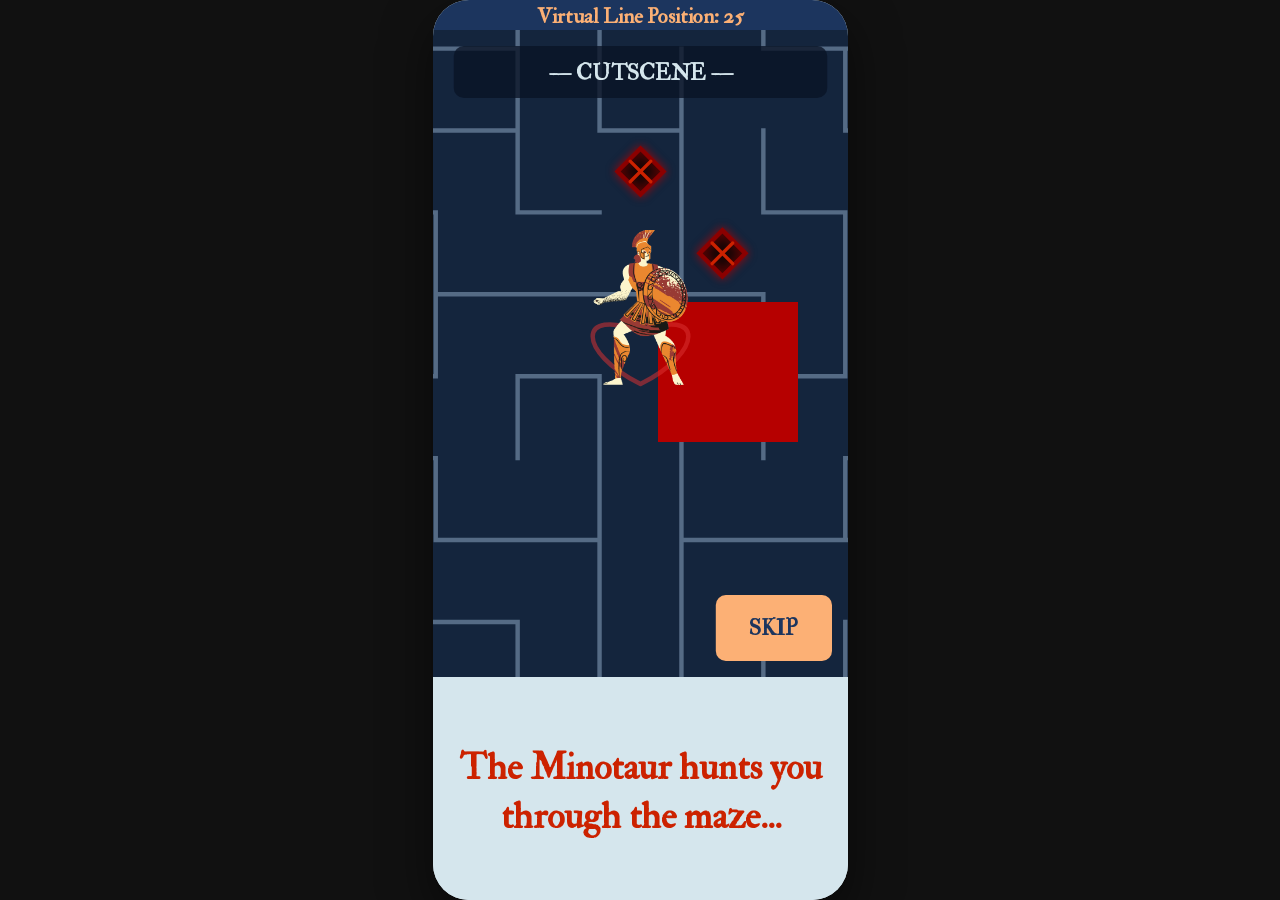
==== commit b80c9601: "merged" ====
--- a/index.html
+++ b/index.html
@@ -1,196 +1,2451 @@
-<!DOCTYPE html>
+﻿<!DOCTYPE html>
 <html lang="en">
 <head>
-    <meta charset="UTF-8">
-    <meta name="viewport" content="width=device-width, initial-scale=1.0">
-    <title>Linorinth - Language Selection</title>
-
-    <link rel="preconnect" href="https://fonts.googleapis.com">
-    <link rel="preconnect" href="https://fonts.gstatic.com" crossorigin>
-    <link href="https://fonts.googleapis.com/css2?family=Arima:wght@500&family=IM+Fell+Double+Pica&display=swap" rel="stylesheet">
-
-    <script src="translations.js"></script>
-
-    <style>
-        * {
-            box-sizing: border-box;
-            margin: 0;
-            padding: 0;
-        }
-
-        body {
-            display: flex;
-            justify-content: center;
-            align-items: center;
-            min-height: 100vh;
-            background-color: #f0f4f8;
-        }
-
-        /* Language Screen Base Frame Canvas Wrapper */
-        .screen-container {
-            position: relative;
-            width: 361px;
-            height: 660px;
-            background: #C1DEE4;
-            overflow: hidden;
-            box-shadow: 0px 10px 30px rgba(0,0,0,0.1);
-        }
-
-        /* Ellipse 3 Background Blur */
-        .blur-bg {
-            position: absolute;
-            width: 227px;
-            left: calc(50% - 227px/2 + 3px);
-            top: -164px;
-            bottom: 496px;
-            background: rgba(255, 255, 255, 0.8);
-            filter: blur(150px);
-            pointer-events: none;
-            z-index: 10;
-        }
-
-        .inner-card {
-            position: absolute;
-            width: 340px;
-            height: 633px;
-            left: 11px;
-            top: 10px;
-            background: #D3E8EC;
-            border-radius: 30px;
-            font-family: 'IM Fell Double Pica', serif;
-
-            display: flex;
-            flex-direction: column;
-            align-items: center;
-            padding: 40px 20px;
-            box-sizing: border-box;
-        }
-
-        .logo-vector {
-            width: 201px;
-            height: 54px;
-            margin-bottom: 14px;
-            flex-shrink: 0;
-        }
-
-        .welcome-title {
-            font-size: 32px;
-            line-height: 38px;
-            text-align: center;
-            letter-spacing: 0.05em;
-            color: #14325C;
-            margin-bottom: 4px;
-            font-weight: 400;
-        }
-
-        .subtitle {
-            font-size: 22px;
-            line-height: 28px;
-            text-align: center;
-            color: #14325C;
-            margin-bottom: 30px;
-        }
-
-        .languages-grid {
-            display: grid;
-            grid-template-columns: repeat(2, 1fr);
-            gap: 24px 16px;
-            width: 100%;
-            max-width: 280px;
-            margin-top: auto;
-            margin-bottom: auto; /* Centers the whole button grid dynamically in the available space */
-        }
-
-        /* Global Structural Language Action Option Reset Styles */
-        .lang-button {
-            display: flex;
-            flex-direction: column;
-            align-items: center;
-            text-decoration: none;
-            color: inherit;
-            cursor: pointer;
-            transition: opacity 0.2s ease, transform 0.1s ease;
-            width: 100%;
-        }
-        .lang-button:hover {
-            opacity: 0.85;
-        }
-        .lang-button:active {
-            transform: scale(0.97);
-        }
-
-        /* FIX 5: Standardized flag graphics globally so they size evenly */
-        .flag-asset {
-            width: 93px;
-            height: 57px;
-            background-size: cover;
-            background-repeat: no-repeat;
-            background-position: center;
-            border-radius: 4px;
-            box-shadow: 0px 2px 4px rgba(0,0,0,0.08);
-            margin-bottom: 8px;
-            flex-shrink: 0;
-        }
-
-        .flag-english { background-image: url('decorative_assets/England.png'); }
-        .flag-greece  { background-image: url('decorative_assets/Greece.png'); }
-        .flag-germany { background-image: url('decorative_assets/Germany.png'); }
-        .flag-france  { background-image: url('decorative_assets/France.png'); }
-
-        .lang-label {
-            width: 100%;
-            font-size: 20px;
-            line-height: 24px;
-            text-align: center;
-            color: #14325C;
-            white-space: normal;
-            word-wrap: break-word;
-        }
-
-        .label-greece {
-            font-family: 'Arima', system-ui;
-            font-weight: 500;
-        }
-    </style>
+  <meta charset="UTF-8">
+  <meta name="viewport" content="width=device-width, initial-scale=1.0, user-scalable=no">
+  <title>Linorinth - Game</title>
+
+  <link rel="preconnect" href="https://fonts.googleapis.com">
+  <link rel="preconnect" href="https://fonts.gstatic.com" crossorigin>
+  <link href="https://fonts.googleapis.com/css2?family=IM+Fell+Double+Pica&display=swap" rel="stylesheet">
+
+  <script src="translations.js"></script>
+
+  <style>
+    @import url('https://fonts.googleapis.com/css2?family=IM+Fell+Double+Pica&display=swap');
+
+    * { margin: 0; padding: 0; box-sizing: border-box; }
+    body {
+      background: #111;
+      display: flex;
+      justify-content: center;
+      align-items: center;
+      height: 100vh;
+      overflow: hidden;
+      font-family: 'IM Fell Double Pica', serif;
+      color: #1C355E;
+    }
+    #app-frame {
+      position: relative;
+      background-color: #D5E6ED;
+      border-radius: 36px;
+      box-shadow: 0 20px 50px rgba(0,0,0,0.5);
+      overflow: hidden;
+      display: flex;
+      flex-direction: column;
+    }
+    canvas { display: block; touch-action: none; }
+
+    .paused-container {
+      position: relative;
+      width: 100%;
+      height: 100%;
+      background: #C1DEE4;
+      overflow: hidden;
+      box-shadow: 0 10px 30px rgba(0,0,0,0.1);
+    }
+
+    .resume-game-overlay-link {
+      position: absolute;
+      top: 0;
+      left: 0;
+      width: 100%;
+      height: 100%;
+      z-index: 120;
+      cursor: pointer;
+    }
+
+    .blur-bg-ellipse {
+      position: absolute;
+      width: 227px;
+      left: calc(50% - 227px/2 + 3px);
+      top: -164px;
+      bottom: 496px;
+      background: rgba(255, 255, 255, 0.8);
+      filter: blur(150px);
+      pointer-events: none;
+      z-index: 10;
+    }
+
+    .inner-panel-card {
+      position: absolute;
+      width: calc(100% - 22px);
+      height: calc(100% - 22px);
+      left: 11px;
+      top: 10px;
+      background: #D3E8EC;
+      border-radius: 30px;
+    }
+
+    .logo-vector {
+      position: absolute;
+      width: 201.16px;
+      height: 54.35px;
+      left: 50%;
+      transform: translateX(-50%);
+      top: 49.28px;
+    }
+
+    .game-paused-title {
+      position: absolute;
+      width: 260px;
+      height: 50px;
+      left: calc(50% - 260px/2);
+      top: 130px;
+      font-style: normal;
+      font-weight: 400;
+      font-size: 32px;
+      line-height: 40px;
+      text-align: center;
+      color: #14325C;
+    }
+
+    .play-polygon-icon {
+      box-sizing: border-box;
+      position: absolute;
+      width: 100px;
+      height: 100px;
+      left: calc(50% - 100px/2);
+      top: 166px;
+      background: #F9B271;
+      border: 5px solid rgba(255, 255, 255, 0.15);
+      transform: rotate(90deg);
+      clip-path: polygon(50% 0%, 0% 100%, 100% 100%);
+    }
+
+    /* --- ADJUSTED PAUSE OVERLAY STYLES --- */
+
+    .tutorial-steps {
+      position: absolute;
+      left: 0;
+      width: 100%;
+      top: 250px;
+    }
+
+    .tutorial-row {
+      position: relative;
+      min-height: 80px;
+    }
+
+    .step-text {
+      position: absolute;
+      width: 250px;
+      font-size: 15px;
+      line-height: 70px;
+      color: #14325C;
+      white-space: nowrap;
+    }
+
+    .tutorial-row.left .step-text {
+      left: 30px;
+      text-align: left;
+    }
+
+    .tutorial-row.right .step-text {
+      right: 30px;
+      text-align: right;
+    }
+
+    .tutorial-row.right .project-img-1,
+    .tutorial-row.right .project-img-3 {
+      position: absolute;
+      right: 30px;
+      top: 40px;
+    }
+
+    .tutorial-row.left .project-img-2,
+    .tutorial-row.left .project-img-4 {
+      position: absolute;
+      left: 30px;
+      top: 40px;
+    }
+
+    .project-img-1 {
+      width: 108px;
+      height: 44px;
+      flex-shrink: 0;
+      background: url('decorative_assets/find_sword.png') center/contain no-repeat;
+    }
+
+    .project-img-2 {
+      width: 145px;
+      height: 59px;
+      flex-shrink: 0;
+      background: url('decorative_assets/kill_minotaur.png') center/contain no-repeat;
+    }
+
+    .project-img-3 {
+      width: 165px;
+      height: 77px;
+      flex-shrink: 0;
+      background: url('decorative_assets/escape.png') center/contain no-repeat;
+    }
+
+    .project-img-4 {
+      width: 44px;
+      height: 58px;
+      flex-shrink: 0;
+      background: url('decorative_assets/enter_palace.png') center/contain no-repeat;
+    }
+
+    .resume-instruction {
+      position: absolute;
+      bottom: 20px;
+      width: 100%;
+      text-align: center;
+      font-size: 14px;
+      color: rgba(20, 50, 92, 0.6);
+      letter-spacing: 0.05em;
+    }
+
+    /* --- NEW KEY BUTTON & SYMBOLS OVERLAY STYLES --- */
+    /* --- RECONFIGURED SYMBOLS KEY STYLES (MATCHES PAUSE OVERLAY) --- */
+    .view-key-btn {
+      position: absolute;
+      bottom: 65px;
+      left: 50%;
+      transform: translateX(-50%);
+      width: 240px;
+      height: 44px;
+      background: #14325C;
+      color: #C1DEE4;
+      border: none;
+      border-radius: 22px;
+      font-family: 'IM Fell Double Pica', serif;
+      font-size: 17px;
+      letter-spacing: 0.05em;
+      cursor: pointer;
+      box-shadow: 0 4px 10px rgba(0,0,0,0.15);
+      z-index: 130;
+    }
+
+    .view-key-btn:hover {
+      background: #1c437a;
+    }
+
+    .hidden {
+      display: none !important;
+    }
+
+    /* Structural wrapper matches .paused-container */
+    .key-page-container {
+      position: relative;
+      width: 100%;
+      height: 100%;
+      background: #C1DEE4;
+      overflow: hidden;
+      font-family: 'IM Fell Double Pica', serif;
+    }
+
+    /* Text header properties matching .game-paused-title */
+    .key-text-header {
+      position: absolute;
+      width: 260px;
+      height: 40px;
+      left: calc(50% - 260px/2);
+      top: 115px;
+      font-family: 'IM Fell Double Pica', serif;
+      font-style: normal;
+      font-weight: 400;
+      font-size: 32px;
+      line-height: 40px;
+      text-align: center;
+      letter-spacing: 0.05em;
+      color: #14325C;
+    }
+
+    .key-text-sub {
+      position: absolute;
+      width: 260px;
+      height: 25px;
+      left: calc(50% - 260px/2);
+      top: 160px;
+      font-family: 'IM Fell Double Pica', serif;
+      font-style: normal;
+      font-weight: 400;
+      font-size: 20px;
+      line-height: 25px;
+      text-align: center;
+      letter-spacing: 0.05em;
+      color: #14325C;
+    }
+
+    /* List Container absolute tracking positions (Matches your Step Texts vertical flow) */
+    .key-list-wrapper {
+      position: absolute;
+      width: 260px;
+      height: 430px;
+      left: calc(50% - 260px/2);
+      top: 220px;
+    }
+
+    /* Explicit item block rows separated symmetrically to handle labels cleanly */
+    .key-row-item {
+      position: absolute;
+      width: 100%;
+      height: 60px;
+      display: flex;
+      align-items: center;
+    }
+
+    /* Individual item offsets calculated to reflect standard layout grids */
+    .key-row-item:nth-child(1) { top: 0; }
+    .key-row-item:nth-child(2) { top: 86px; }
+    .key-row-item:nth-child(3) { top: 172px; }
+    .key-row-item:nth-child(4) { top: 258px; }
+    .key-row-item:nth-child(5) { top: 344px; }
+
+    .key-symbol-box {
+      box-sizing: border-box;
+      width: 60px;
+      height: 60px;
+      border: 1px solid #14325C;
+      background-size: 100% 100%;
+      background-repeat: no-repeat;
+      background-position: center;
+      background-origin: content-box;
+    }
+
+    .key-symbol-label {
+      margin-left: 24px;
+      font-family: 'IM Fell Double Pica', serif;
+      font-style: normal;
+      font-weight: 400;
+      font-size: 20px;
+      line-height: 60px;
+      color: #14325C;
+      letter-spacing: 0.05em;
+    }
+  </style>
 </head>
 <body>
 
-<div class="screen-container">
-    <div class="blur-bg"></div>
-
-    <div class="inner-card">
-
-        <img src="slop/logo.svg" alt="LINORINTH" class="logo-vector">
-
-        <h1 class="welcome-title" data-i18n="welcome">WELCOME</h1>
-        <p class="subtitle" data-i18n="select_lang">Select your language</p>
-
-        <div class="languages-grid">
-
-            <a href="info-page.html" class="lang-button" onclick="setLanguage('en')">
-                <div class="flag-asset flag-english"></div>
-                <div class="lang-label">English</div>
-            </a>
-
-            <a href="info-page.html" class="lang-button" onclick="setLanguage('el')">
-                <div class="flag-asset flag-greece"></div>
-                <div class="lang-label label-greece">Ελληνικά</div>
-            </a>
-
-            <a href="info-page.html" class="lang-button" onclick="setLanguage('de')">
-                <div class="flag-asset flag-germany"></div>
-                <div class="lang-label">Deutsch</div>
-            </a>
-
-            <a href="info-page.html" class="lang-button" onclick="setLanguage('fr')">
-                <div class="flag-asset flag-france"></div>
-                <div class="lang-label">Français</div>
-            </a>
-
+<div id="app-frame">
+  <canvas id="c"></canvas>
+
+  <div id="pause-overlay" style="display: none; position: absolute; top: 0; left: 0; width: 100%; height: 100%; z-index: 100;">
+
+    <div class="paused-container" id="pause-main-screen">
+      <div class="resume-game-overlay-link" onclick="resumeMyGame()"></div>
+      <div class="blur-bg-ellipse"></div>
+      <div class="inner-panel-card">
+        <img src="logo.svg" alt="LINORINTH" class="logo-vector">
+        <h1 class="game-paused-title" data-i18n="game_paused">Game Paused</h1>
+        <div class="play-polygon-icon"></div>
+
+        <div class="tutorial-steps">
+
+          <div class="tutorial-row right">
+            <div class="step-text">STEP 1. FIND SWORD</div>
+            <div class="project-img-1"></div>
+          </div>
+
+          <div class="tutorial-row left">
+            <div class="step-text">STEP 2. SLAY MINOTAUR</div>
+            <div class="project-img-2"></div>
+          </div>
+
+          <div class="tutorial-row right">
+            <div class="step-text">STEP 3. ESCAPE LABYRINTH</div>
+            <div class="project-img-3"></div>
+          </div>
+
+          <div class="tutorial-row left">
+            <div class="step-text">STEP 4. ENTER KNOSSOS PALACE</div>
+            <div class="project-img-4"></div>
+          </div>
         </div>
 
+        <button class="view-key-btn" onclick="openSymbolsKey(event)" data-i18n="view_key">VIEW SYMBOLS KEY</button>
+
+        <div class="resume-instruction" data-i18n="tap_resume" >TAP ANYWHERE TO RESUME GAME</div>
+      </div>
     </div>
+
+    <div class="key-page-container hidden" id="pause-symbols-screen">
+      <div class="resume-game-overlay-link" onclick="resumeMyGame()"></div>
+      <div class="blur-bg-ellipse"></div>
+      <div class="inner-panel-card">
+        <img src="logo.svg" alt="LINORINTH" class="logo-vector">
+
+        <div class="key-text-header" data-i18n="key_header">KEY</div>
+        <div class="key-text-sub" data-i18n="key_sub">TO GAME SYMBOLS</div>
+
+        <div class="key-list-wrapper">
+          <div class="key-row-item">
+            <div class="key-symbol-box" style="background-image: url('decorative_assets/symbols_assets/minitheseus.png');"></div>
+            <span class="key-symbol-label" data-i18n="symbol_you">YOU</span>
+          </div>
+          <div class="key-row-item">
+            <div class="key-symbol-box" style="background-image: url('decorative_assets/symbols_assets/minitaur.png');"></div>
+            <span class="key-symbol-label" data-i18n="symbol_minotaur">MINOTAUR</span>
+          </div>
+          <div class="key-row-item">
+            <div class="key-symbol-box" style="background-image: url('decorative_assets/symbols_assets/traps.png');"></div>
+            <span class="key-symbol-label" data-i18n="symbol_traps">TRAPS</span>
+          </div>
+          <div class="key-row-item">
+            <div class="key-symbol-box" style="background-image: url('decorative_assets/symbols_assets/sword.png');"></div>
+            <span class="key-symbol-label" data-i18n="symbol_sword">SWORD</span>
+          </div>
+          <div class="key-row-item">
+            <div class="key-symbol-box" style="background-image: url('decorative_assets/symbols_assets/thread.png');"></div>
+            <span class="key-symbol-label" data-i18n="symbol_thread">THREAD</span>
+          </div>
+        </div>
+
+        <div class="resume-instruction" data-i18n="tap_resume">TAP ANYWHERE TO RESUME GAME</div>
+      </div>
+    </div>
+  </div>
+
+  <script>
+    'use strict';
+
+    const canvas = document.getElementById('c');
+    const ctx = canvas.getContext('2d');
+
+    const ASPECT = 390 / 844;
+    let W, H;
+
+    function resizeAppFrame() {
+      if (window.innerHeight * ASPECT <= window.innerWidth) { H = window.innerHeight; W = Math.floor(H * ASPECT); }
+      else { W = window.innerWidth; H = Math.floor(W / ASPECT); }
+      const frame = document.getElementById('app-frame');
+      frame.style.width = W + 'px';
+      frame.style.height = H + 'px';
+      canvas.width = W; canvas.height = H;
+      canvas.style.width = W + 'px'; canvas.style.height = H + 'px';
+    }
+    window.addEventListener('resize', resizeAppFrame);
+    resizeAppFrame();
+
+    const QUEUE_H = Math.max(24, Math.floor(H * 0.034));
+    const GAME_H_CUTSCENE = Math.floor(H * 0.7525);
+    const GAME_H_FULL = H;
+
+    let GAME_H = GAME_H_CUTSCENE;
+    let CTRL_H = H - GAME_H;
+
+    function updateLayout(){
+      GAME_H =
+              (gameState === 'INTRO' || gameState === 'ARIADNE')
+                      ? GAME_H_CUTSCENE
+                      : GAME_H_FULL;
+
+      CTRL_H = H - GAME_H;
+    }
+    const CELL = Math.floor(W / 11);
+    const COLS = 23, ROWS = 23;
+    const MAZE_W = COLS * CELL, MAZE_H = ROWS * CELL;
+
+    const maze = new Uint8Array(ROWS * COLS);
+    function idx(r, c) { return r * COLS + c; }
+
+    let spawnRoom = {side:'top', r0:0, c0:0};
+
+    function generateMaze() {
+      maze.fill(0);
+      const visited = new Uint8Array(ROWS * COLS);
+      const stack = [0]; visited[0] = 1;
+      const dirs = [{dr:-1,dc:0,bit:1,ob:4},{dr:0,dc:1,bit:2,ob:8},{dr:1,dc:0,bit:4,ob:1},{dr:0,dc:-1,bit:8,ob:2}];
+      while (stack.length) {
+        const top = stack[stack.length-1], r = Math.floor(top/COLS), c = top%COLS;
+        const sh = dirs.slice().sort(() => Math.random()-0.5);
+        let moved = false;
+        for (const d of sh) {
+          const nr=r+d.dr, nc=c+d.dc;
+          if (nr<0||nr>=ROWS||nc<0||nc>=COLS||visited[idx(nr,nc)]) continue;
+          maze[idx(r,c)]|=d.bit; maze[idx(nr,nc)]|=d.ob;
+          visited[idx(nr,nc)]=1; stack.push(idx(nr,nc)); moved=true; break;
+        }
+        if (!moved) stack.pop();
+      }
+
+      // Braid: knock down most dead ends to add loops so the player has
+      // more routes around the Minotaur instead of getting cornered.
+      for (let r = 0; r < ROWS; r++) {
+        for (let c = 0; c < COLS; c++) {
+          const cell = idx(r, c);
+          const degree = (maze[cell]&1?1:0)+(maze[cell]&2?1:0)+(maze[cell]&4?1:0)+(maze[cell]&8?1:0);
+          if (degree !== 1) continue;
+          if (Math.random() < 0.95) continue;
+          const candidates = [];
+          for (const d of DMAP) {
+            const nr = r+d.dr, nc = c+d.dc;
+            if (nr<0||nr>=ROWS||nc<0||nc>=COLS) continue;
+            if (maze[cell] & d.bit) continue;
+            candidates.push(d);
+          }
+          if (!candidates.length) continue;
+          const d = candidates[Math.floor(Math.random()*candidates.length)];
+          const ob = d.bit===1?4 : d.bit===2?8 : d.bit===4?1 : 2;
+          maze[cell] |= d.bit;
+          maze[idx(r+d.dr, c+d.dc)] |= ob;
+        }
+      }
+
+      const _sides = ['top','bottom','left','right'];
+      const _side  = _sides[Math.floor(Math.random()*4)];
+      const _sr0   = _side==='top' ? 0 : _side==='bottom' ? ROWS-2 : Math.floor(Math.random()*(ROWS-1));
+      const _sc0   = _side==='left' ? 0 : _side==='right' ? COLS-2 : Math.floor(Math.random()*(COLS-1));
+      spawnRoom.side = _side; spawnRoom.r0 = _sr0; spawnRoom.c0 = _sc0;
+
+      maze[idx(_sr0,  _sc0)]   |= 2|4;
+      maze[idx(_sr0,  _sc0+1)] |= 4|8;
+      maze[idx(_sr0+1,_sc0)]   |= 1|2;
+      maze[idx(_sr0+1,_sc0+1)] |= 1|8;
+      if(_side==='top')    { maze[idx(_sr0+1,_sc0+1)]|=4; maze[idx(_sr0+2,_sc0+1)]|=1; }
+      if(_side==='bottom') { maze[idx(_sr0,  _sc0+1)]|=1; maze[idx(_sr0-1,_sc0+1)]|=4; }
+      if(_side==='left')   { maze[idx(_sr0+1,_sc0+1)]|=2; maze[idx(_sr0+1,_sc0+2)]|=8; }
+      if(_side==='right')  { maze[idx(_sr0+1,_sc0)]  |=8; maze[idx(_sr0+1,_sc0-1)]|=2; }
+    }
+
+    const DMAP = [{dr:-1,dc:0,bit:1},{dr:0,dc:1,bit:2},{dr:1,dc:0,bit:4},{dr:0,dc:-1,bit:8}];
+
+    generateMaze();
+
+    function bfs(sr, sc, er, ec) {
+      const prev = new Int16Array(ROWS*COLS).fill(-1), vis = new Uint8Array(ROWS*COLS);
+      const q = [idx(sr,sc)]; vis[idx(sr,sc)] = 1;
+      let head = 0; const tgt = idx(er,ec);
+      while (head < q.length) {
+        const cur = q[head++]; if (cur===tgt) break;
+        const r=Math.floor(cur/COLS), c=cur%COLS;
+        for (const d of DMAP) {
+          if (!(maze[cur]&d.bit)) continue;
+          const ni = idx(r+d.dr, c+d.dc);
+          if (!vis[ni]) { vis[ni]=1; prev[ni]=cur; q.push(ni); }
+        }
+      }
+      const path=[]; let cur=tgt; while(cur!==-1){path.unshift(cur);cur=prev[cur];} return path;
+    }
+
+    function bfsDist(sr, sc) {
+      const dist = new Int16Array(ROWS*COLS).fill(-1);
+      dist[idx(sr,sc)] = 0;
+      const q = [idx(sr,sc)]; let head = 0;
+      while (head < q.length) {
+        const cur = q[head++];
+        const r=Math.floor(cur/COLS), c=cur%COLS;
+        for (const d of DMAP) {
+          if (!(maze[cur]&d.bit)) continue;
+          const ni = idx(r+d.dr, c+d.dc);
+          if (dist[ni]===-1) { dist[ni]=dist[cur]+1; q.push(ni); }
+        }
+      }
+      return dist;
+    }
+
+    function bfsRunAway(mr, mc, pr, pc) {
+      const playerDist = bfsDist(pr, pc);
+      let maxD = -1, tr = mr, tc = mc;
+      for (let r=0; r<ROWS; r++) for (let c=0; c<COLS; c++) {
+        const d = playerDist[idx(r,c)];
+        if (d > maxD) { maxD=d; tr=r; tc=c; }
+      }
+      return bfs(mr, mc, tr, tc);
+    }
+
+    function releaseJoy(){
+      dragInput.active = false;
+    }
+
+    function drawTheseusFigure(x,y,s,facing,isTheseus,walkPhase=0){
+      const img = isTheseus
+              ? (facing==='left' ? swordLeftImg : swordRightImg)
+              : (facing==='left' ? bodyLeftImg  : bodyRightImg);
+      const loaded = isTheseus
+              ? (facing==='left' ? swordLeftLoaded : swordRightLoaded)
+              : (facing==='left' ? bodyLeftLoaded  : bodyRightLoaded);
+
+      if (!loaded) {
+        drawStickFigure(x,y,s,'#D5E6ED',walkPhase);
+        if (isTheseus) drawSwordOnFigure(x,y,s);
+        return;
+      }
+
+      const h = s*5;
+      const w = h * (img.naturalWidth / img.naturalHeight);
+      ctx.drawImage(img, x - w/2, y + s*1.5 - h, w, h);
+    }
+
+    function cellCenter(r,c) { return {x:c*CELL+CELL/2, y:r*CELL+CELL/2}; }
+    function worldToCell(x,y) {
+      return {r:Math.max(0,Math.min(ROWS-1,Math.floor(y/CELL))), c:Math.max(0,Math.min(COLS-1,Math.floor(x/CELL)))};
+    }
+    function dist(ax,ay,bx,by) { return Math.hypot(ax-bx,ay-by); }
+
+    const PLAYER_R=CELL*0.28, MINO_R=CELL*0.33;
+    let playerSpawn, swordSpawn, minoSpawn;
+    function initSpawns(){
+      playerSpawn = {x:(spawnRoom.c0+1)*CELL, y:(spawnRoom.r0+1)*CELL};
+      swordSpawn  = randomSpawn([playerSpawn], ROWS/3);
+      minoSpawn   = randomSpawn([playerSpawn, swordSpawn], ROWS/4);
+    }
+
+    function randomSpawn(others=[], minCells=0) {
+      for (let a=0; a<2000; a++) {
+        const r=Math.floor(Math.random()*ROWS), c=Math.floor(Math.random()*COLS);
+        const {x,y}=cellCenter(r,c);
+        let ok=true;
+        for (const o of others) if (dist(x,y,o.x,o.y)<minCells*CELL){ok=false;break;}
+        if (ok) return {x,y};
+      }
+      return cellCenter(Math.floor(ROWS/2),Math.floor(COLS/2));
+    }
+
+    initSpawns();
+
+    const TRIVIA_IMG_QUEENS = "decorative_assets/queens_megaron.jpg";
+    const TRIVIA_IMG_KINGS = "decorative_assets/throne_room.jpg";
+
+    const TRIVIA_QUESTIONS = [
+      { q: 'What does "labrys" refer to?',
+        opts: ["Single-headed axe", "Double-headed axe", "Labyrinth", "Palace"], a: 1 },
+      { q: "Which animal held the greatest symbolic and religious significance to the Minoans?",
+        opts: ["Bull", "Horse", "Bobcat", "Boar"], a: 0 },
+      { q: "From which mountain did the inhabitants of Knossos Palace obtain fresh water through aqueducts?",
+        opts: ["Mount Zeus", "Mount Ida", "Mount Juktas", "Mount Olympus"], a: 2 },
+      { q: "During what period was Knossos Palace first built?",
+        opts: ["Stone Age", "Bronze Age", "Dark Ages", "Classical Period"], a: 1 },
+      { q: "How many main entrance points did Knossos Palace have?",
+        opts: ["1", "2", "3", "4"], a: 3 },
+      { q: "About how old is Knossos Palace (in years)?",
+        opts: ["2,000", "4,000", "5,000", "8,000"], a: 1 },
+      { q: "Who built Knossos Palace?",
+        opts: ["Minoans", "Spartans", "Athenians", "Sumerians"], a: 0 },
+      { q: "What was the reason for the second construction of the palace in 1700 BCE?",
+        opts: ["Earthquake", "Tsunami", "Flood", "Avalanche"], a: 0 },
+      { q: "What room is this in Knossos Palace?",
+        opts: ["Throne Room", "Queen's Megaron", "The Washroom", "The Dining Room"], a: 0,
+        img: TRIVIA_IMG_KINGS },
+      { q: "What room is this in Knossos Palace?",
+        opts: ["Throne Room", "Queen's Megaron", "The Washroom", "The Dining Room"], a: 1,
+        img: TRIVIA_IMG_QUEENS },
+      { q: "Who was the ruler of the Minoans?",
+        opts: ["King Minos", "Zeus", "The Minotaur", "Poseidon"], a: 0 },
+      { q: "Who eventually slays the Minotaur in the myth of the labyrinth?",
+        opts: ["Poseidon", "Theseus", "An Athenian", "King Minos"], a: 1 },
+      { q: "The Minotaur, according to myth, has...",
+        opts: ["Body of a man, head of a bull", "Head of a man, body of a bull", "Head of a horse, body of a bull", "Head of a god, body of a man"], a: 0 },
+      { q: "RIDDLE: I am strong and horned, I appear in art and leap through air, I was sacred to the people here. What am I?",
+        opts: ["Bull", "Deer", "Goat", "Rhino"], a: 0 },
+      { q: "RIDDLE: With trident raised, I stir the sea, Earthquakes follow easily. Who am I?",
+        opts: ["Poseidon", "Zeus", "Theseus", "Apollo"], a: 0 },
+    ];
+    const NUM_TRAPS = 20;
+    let traps = [];
+    let triviaState = null;
+
+    function initTraps() {
+      traps = [];
+      for (let i = 0; i < NUM_TRAPS; i++) {
+        const forbidden = [playerSpawn, swordSpawn, minoSpawn, ...traps.map(t => ({x:t.x, y:t.y}))];
+        const pos = randomSpawn(forbidden, 1);
+        traps.push({ x: pos.x, y: pos.y, cleared: false });
+      }
+    }
+    initTraps();
+
+    const player = {x:0,y:0,r:PLAYER_R,isTheseus:false, facing:'right'};
+    const mino   = {x:0,y:0,r:MINO_R,path:[],pathTimer:0};
+    let SWORD_X=0, SWORD_Y=0, swordCollected=false;
+
+    let gameState='INTRO', theseusTimer=0, lastTime=0, heartPhase=0, minoKilled=false, killFlashTimer=0;
+    updateLayout();
+    let introAnim = null;
+    let screenFadeAlpha = 0;
+    let threadPath=[], threadPlayerCell={r:-1,c:-1};
+    let threadItemX=0, threadItemY=0, threadCollected=false;
+    let minimapAlpha = 0.9;
+    let zoom = 1.0;
+
+    let pauseImgLoaded = false;
+    let instImgLoaded = false;
+    let quitImgLoaded = false;
+
+    const pauseBtnImg = new Image();
+    pauseBtnImg.onload = () => { pauseImgLoaded = true; };
+    pauseBtnImg.src = 'pause.png';
+
+    const instructionsImg = new Image();
+    instructionsImg.onload = () => { instImgLoaded = true; };
+    instructionsImg.src = 'instructions.png';
+
+    const quitBtnImg = new Image();
+    quitBtnImg.onload = () => { quitImgLoaded = true; };
+    quitBtnImg.src = 'quit.png';
+
+    let bodyLeftLoaded = false, bodyRightLoaded = false, swordLeftLoaded = false, swordRightLoaded = false;
+    const bodyLeftImg = new Image();
+    bodyLeftImg.onload = () => { bodyLeftLoaded = true; };
+    bodyLeftImg.src = 'theseus_assets/body_left.png';
+
+    const bodyRightImg = new Image();
+    bodyRightImg.onload = () => { bodyRightLoaded = true; };
+    bodyRightImg.src = 'theseus_assets/body_right.png';
+
+    const swordLeftImg = new Image();
+    swordLeftImg.onload = () => { swordLeftLoaded = true; };
+    swordLeftImg.src = 'theseus_assets/sword_left.png';
+
+    const swordRightImg = new Image();
+    swordRightImg.onload = () => { swordRightLoaded = true; };
+    swordRightImg.src = 'theseus_assets/sword_right.png';
+
+    let minotaurImgLoaded = false;
+    const minotaurImg = new Image();
+    minotaurImg.onload = () => { minotaurImgLoaded = true; };
+    minotaurImg.src = 'minotaur_red.png';
+
+    let ariadne = {x:0, y:0, r:PLAYER_R, path:[], pathTimer:0};
+    let ariadnePhase = null; // null | 'approach' | 'escape'
+    let escapeWalkPhase = 0;
+    let ariadneTrail = [], playerTrailIdx = 0; /*, pinchActive = false, pinchStartDist = 1, pinchStartZoom = 1;*/
+
+    const triviaImgCache = {};
+    function getTriviaImg(src) {
+      if (!triviaImgCache[src]) {
+        const entry = { img: new Image(), loaded: false, error: false };
+        entry.img.onload  = () => { entry.loaded = true; };
+        entry.img.onerror = () => { entry.error  = true; console.warn('Trivia image failed to load:', src); };
+        entry.img.src = src;
+        triviaImgCache[src] = entry;
+      }
+      return triviaImgCache[src];
+    }
+    // Preload all trivia images at startup
+    TRIVIA_QUESTIONS.forEach(q => { if (q.img) getTriviaImg(q.img); });
+
+    const LOST_GAME_URL = "game-over.html";
+
+    function applySpawns(){
+      player.x=playerSpawn.x; player.y=playerSpawn.y; player.isTheseus=false;
+      mino.x=minoSpawn.x; mino.y=minoSpawn.y; mino.path=[]; mino.pathTimer=0;
+      SWORD_X=swordSpawn.x; SWORD_Y=swordSpawn.y; swordCollected=false;
+      minoKilled=false; killFlashTimer=0; threadPath=[]; threadPlayerCell={r:-1,c:-1};
+      threadCollected=false; threadItemX=0; threadItemY=0; minimapAlpha=0.9;
+      ariadnePhase=null; ariadne.path=[]; ariadne.pathTimer=0; escapeWalkPhase=0; ariadneTrail=[]; playerTrailIdx=0;
+    }
+    applySpawns();
+    startIntro();
+
+    let queuePos = localStorage.getItem("queuePos");
+
+    if (!queuePos) {
+      queuePos = (Math.floor(Math.random() * 21) + 20).toString();
+      localStorage.setItem("queuePos", queuePos);
+    }
+
+    let queueTimer = 15 + Math.random() * 25;
+
+    function cellWalls(r, c) {
+      const walls=[], x=c*CELL, y=r*CELL, cell=maze[idx(r,c)];
+      if(!(cell&1)) walls.push([x,y,x+CELL,y]);
+      if(!(cell&2)) walls.push([x+CELL,y,x+CELL,y+CELL]);
+      if(!(cell&4)) walls.push([x,y+CELL,x+CELL,y+CELL]);
+      if(!(cell&8)) walls.push([x,y,x,y+CELL]);
+      return walls;
+    }
+    function circleVsSeg(cx,cy,cr,x1,y1,x2,y2){
+      const fillX=x2-x1,fillY=y2-y1,len2=fillX*fillX+fillY*fillY;
+      let t=((cx-x1)*fillX+(cy-y1)*fillY)/len2; t=Math.max(0,Math.min(1,t));
+      const dx=x1+t*fillX-cx,dy=y1+t*fillY-cy,d=Math.sqrt(dx*dx+dy*dy);
+      if(d<cr&&d>1e-6) return {nx:dx/d,ny:dy/d,pen:cr-d};
+      return null;
+    }
+    function isDoorWall(x1,y1,x2,y2){
+      const {side,r0,c0}=spawnRoom;
+      if(side==='top')    return y1===0     && y2===0     && x1>=c0*CELL && x2<=(c0+2)*CELL;
+      if(side==='bottom') return y1===MAZE_H && y2===MAZE_H && x1>=c0*CELL && x2<=(c0+2)*CELL;
+      if(side==='left')   return x1===0     && x2===0     && y1>=r0*CELL && y2<=(r0+2)*CELL;
+      if(side==='right')  return x1===MAZE_W && x2===MAZE_W && y1>=r0*CELL && y2<=(r0+2)*CELL;
+      return false;
+    }
+    function inDoorZone(ent){
+      const {side,r0,c0}=spawnRoom;
+      if(side==='top'||side==='bottom') return ent.x>=c0*CELL && ent.x<=(c0+2)*CELL;
+      return ent.y>=r0*CELL && ent.y<=(r0+2)*CELL;
+    }
+    function resolveWalls(ent){
+      const{r,c}=worldToCell(ent.x,ent.y);
+      for(let dr=-1;dr<=1;dr++) for(let dc=-1;dc<=1;dc++){
+        const nr=r+dr,nc=c+dc;
+        if(nr<0||nr>=ROWS||nc<0||nc>=COLS) continue;
+        for(const[x1,y1,x2,y2] of cellWalls(nr,nc)){
+          if((minoKilled || ariadnePhase==='escape') && isDoorWall(x1,y1,x2,y2)) continue;
+          const col=circleVsSeg(ent.x,ent.y,ent.r,x1,y1,x2,y2);
+          if(col){ent.x-=col.nx*col.pen;ent.y-=col.ny*col.pen;}
+        }
+      }
+      const canExit=(minoKilled || ariadnePhase==='escape') && inDoorZone(ent);
+      const {side}=spawnRoom;
+      ent.x=Math.max(canExit&&side==='left'  ?-ent.r*4:ent.r, Math.min(canExit&&side==='right' ?MAZE_W+ent.r*4:MAZE_W-ent.r, ent.x));
+      ent.y=Math.max(canExit&&side==='top'   ?-ent.r*4:ent.r, Math.min(canExit&&side==='bottom'?MAZE_H+ent.r*4:MAZE_H-ent.r, ent.y));
+    }
+
+    function getPos(cx,cy){
+      const rect=canvas.getBoundingClientRect();
+      return{x:(cx-rect.left)*(W/rect.width),y:(cy-rect.top)*(H/rect.height)};
+    }
+    // function getDpadLayout(){
+    //   const bs=Math.floor(CTRL_H*0.27), gap=50;
+    //   const cx=W/2, cy=GAME_H+CTRL_H/2;
+    //   return {bs,
+    //     up:   {x:cx-bs/2,         y:cy-bs-gap/2, w:bs,h:bs},
+    //     down: {x:cx-bs/2,         y:cy+gap/2,    w:bs,h:bs},
+    //     left: {x:cx-bs-gap/2,      y:cy-bs/2,     w:bs,h:bs},
+    //     right:{x:cx+gap/2,         y:cy-bs/2,     w:bs,h:bs},
+    //   };
+    // }
+
+    function restartGame(){generateMaze();initSpawns();initTraps();applySpawns();theseusTimer=0;gameState='PLAYING';
+      updateLayout();
+      triviaState=null;dragInput.active = false;}
+
+    function startIntro() {
+      const entryR = spawnRoom.r0 + 1, entryC = spawnRoom.c0 + 1;
+      const dmap = bfsDist(entryR, entryC);
+
+      // Find cells 22-32 steps from entrance for a longer, more dramatic chase
+      let candidates = [];
+      for (let r = 0; r < ROWS; r++) for (let c = 0; c < COLS; c++) {
+        const d = dmap[idx(r, c)];
+        if (d >= 22 && d <= 32) candidates.push({r, c});
+      }
+      if (!candidates.length) {
+        let best = {r: entryR, c: entryC}, bestD = 0;
+        for (let r = 0; r < ROWS; r++) for (let c = 0; c < COLS; c++) {
+          if (dmap[idx(r,c)] > bestD) { bestD = dmap[idx(r,c)]; best = {r, c}; }
+        }
+        candidates = [best];
+      }
+      const startCell = candidates[Math.floor(Math.random() * candidates.length)];
+      const playerPath = bfs(startCell.r, startCell.c, entryR, entryC);
+
+      // Player starts 2 cells ahead on the path so mino is close behind at the start
+      const MINO_HEAD = 2;
+      const minoCell = playerPath[0];
+      const pCell = playerPath[Math.min(MINO_HEAD, playerPath.length - 1)];
+      const minoStart = cellCenter(Math.floor(minoCell/COLS), minoCell%COLS);
+      const pStart   = cellCenter(Math.floor(pCell/COLS),    pCell%COLS);
+
+      player.x = pStart.x;   player.y = pStart.y;   player.isTheseus = false;
+      mino.x   = minoStart.x; mino.y   = minoStart.y; mino.path = []; mino.pathTimer = 0;
+      heartPhase = 0;
+
+      introAnim = { playerPath, playerPathPos: MINO_HEAD, elapsed: 0, textAlpha: 0 };
+    }
+
+    function openSymbolsKey(event) {
+      if (event) event.stopPropagation(); // Prevents background click layer from firing immediately
+      document.getElementById('pause-main-screen').classList.add('hidden');
+      document.getElementById('pause-symbols-screen').classList.remove('hidden');
+    }
+
+    function resumeMyGame() {
+      gameState = 'PLAYING';
+      updateLayout();
+      document.getElementById('pause-overlay').style.display = 'none';
+
+      // Always reset view states back to default panel layout on close
+      document.getElementById('pause-main-screen').classList.remove('hidden');
+      document.getElementById('pause-symbols-screen').classList.add('hidden');
+    }
+
+    function handleEndScreenClick(x, y) {
+      if (gameState === 'WIN') {
+        window.location.href = 'victory.html';
+      } else if (gameState === 'DEAD') {
+        if (x >= W/2 - 110 && x <= W/2 + 110 && y >= 340 && y <= 394) {
+          restartGame();
+        }
+        else if (x >= W/2 - 110 && x <= W/2 + 110 && y >= 420 && y <= 474) {
+          window.location.href = LOST_GAME_URL;
+        }
+      }
+    }
+
+    function handleInteraction(x, y, isTouch, touchId) {
+      if (gameState === 'INTRO') {
+
+        const skipBtn = getIntroSkipButton();
+
+        if (
+                x >= skipBtn.x &&
+                x <= skipBtn.x + skipBtn.w &&
+                y >= skipBtn.y &&
+                y <= skipBtn.y + skipBtn.h
+        ) {
+          applySpawns();
+          zoom = 1;
+          gameState = 'PLAYING';
+          updateLayout();
+          introAnim = null;
+          screenFadeAlpha = 0;
+        }
+
+        return;
+
+        if (
+                x >= skipX &&
+                x <= skipX + skipW &&
+                y >= skipY &&
+                y <= skipY + skipH
+        ) {
+          applySpawns();
+          zoom = 1;
+          gameState = 'PLAYING';
+          updateLayout();
+          introAnim = null;
+          screenFadeAlpha = 0;
+        }
+
+        return;
+      }
+      if (gameState === 'TRIVIA') {
+        handleTriviaClick(x, y);
+        return;
+      }
+      if (gameState === 'PAUSED') {
+        resumeMyGame();
+        return;
+      }
+
+      if (gameState === 'PLAYING') {
+        const btnSize = Math.floor(CELL * 1.1);
+
+        // Floating Pause Button boundaries (Top Right)
+        const pauseX = W - btnSize - 16;
+        const pauseY = QUEUE_H + 16;
+        if (x >= pauseX - 6 && x <= pauseX + btnSize + 6 && y >= pauseY - 6 && y <= pauseY + btnSize + 6) {
+          gameState = 'PAUSED';
+          updateLayout();
+          document.getElementById('pause-overlay').style.display = 'block';
+          releaseJoy();
+          return;
+        }
+
+        // Floating Share Button boundaries (left of Pause)
+        const shareX = pauseX - btnSize - 8;
+        const shareY = QUEUE_H + 16;
+        if (x >= shareX - 6 && x <= shareX + btnSize + 6 && y >= shareY - 6 && y <= shareY + btnSize + 6) {
+          if (navigator.share) {
+            navigator.share({title: 'Linorinth', url: window.location.href});
+          } else {
+            navigator.clipboard && navigator.clipboard.writeText(window.location.href);
+          }
+          return;
+        }
+
+        // Floating Quit Button boundaries (Top Left)
+        const quitX = 16;
+        const quitY = QUEUE_H + 16;
+        if (x >= quitX - 6 && x <= quitX + btnSize + 6 && y >= quitY - 6 && y <= quitY + btnSize + 6) {
+          window.location.href = LOST_GAME_URL;
+          return;
+        }
+
+        if (isTouch) {
+          startDrag(x, y, touchId);
+        } else {
+          mouseDown = true;
+          startDrag(x, y, 'mouse');
+        }
+      }
+    }
+
+    canvas.addEventListener('touchstart',e=>{
+      e.preventDefault();
+      for(const t of e.changedTouches){const{x,y}=getPos(t.clientX,t.clientY);handleInteraction(x,y,true,t.identifier);}
+      // }
+    },{passive:false});
+    canvas.addEventListener('touchmove',e=>{
+      e.preventDefault();
+
+      for(const t of e.changedTouches){
+        const {x,y}=getPos(t.clientX,t.clientY);
+        moveDrag(x,y,t.identifier);
+      }
+    },{passive:false});
+
+    canvas.addEventListener('touchend',e=>{
+      for(const t of e.changedTouches){
+        endDrag(t.identifier);
+      }
+    });
+
+    let mouseDown=false;
+    canvas.addEventListener('mousedown',e=>{
+      const{x,y}=getPos(e.clientX,e.clientY);
+      handleInteraction(x, y, false, null);
+    });
+    window.addEventListener('mouseup',()=>{
+      mouseDown=false;
+      endDrag('mouse');
+    });
+    window.addEventListener('mousemove',e=>{
+      if(mouseDown){
+        const {x,y}=getPos(e.clientX,e.clientY);
+        moveDrag(x,y,'mouse');
+      }
+    });
+
+    const keys={};
+    window.addEventListener('keydown',e=>{
+      keys[e.key]=true; if(e.key===' ')e.preventDefault();
+      if(gameState==='INTRO') { applySpawns(); zoom=1; gameState='PLAYING';
+        updateLayout();
+        introAnim=null; screenFadeAlpha=0; return; }
+      if(gameState==='PAUSED') { resumeMyGame(); return; }
+      if(gameState!=='PLAYING'&&gameState!=='ARIADNE'&&(e.key===' '||e.key==='Enter'))restartGame();
+    });
+    window.addEventListener('keyup',e=>{keys[e.key]=false;});
+
+    const PLAYER_SPEED=CELL*3.8, MINO_SPEED=CELL*2.1, ARIADNE_SPEED=CELL*3.2;
+
+    function triggerAriadne(){
+      gameState='ARIADNE'; ariadnePhase='approach'; releaseJoy();
+      threadCollected=true; threadPlayerCell={r:-1,c:-1};
+
+      const halfW=W/(2*zoom), halfH=GAME_H/(2*zoom);
+      const camX=Math.max(halfW,Math.min(MAZE_W-halfW,player.x));
+      const camY=Math.max(halfH,Math.min(MAZE_H-halfH,player.y));
+
+      const cL=Math.floor((camX-halfW)/CELL), cR=Math.ceil((camX+halfW)/CELL);
+      const rT=Math.floor((camY-halfH)/CELL), rB=Math.ceil((camY+halfH)/CELL);
+
+      const{r:pr,c:pc}=worldToCell(player.x,player.y);
+      const dmap=bfsDist(pr,pc);
+      const maxSteps=Math.floor(ARIADNE_SPEED*3/CELL);
+
+      const camScore=({r,c})=>Math.max(0,cL-c,c-cR)+Math.max(0,rT-r,r-rB);
+      const candidates=[];
+      for(let r=0;r<ROWS;r++) for(let c=0;c<COLS;c++){
+        const d=dmap[idx(r,c)];
+        if(d<1||d>maxSteps) continue;
+        if(camScore({r,c})>0) candidates.push({r,c,d});
+      }
+
+      let spawnR,spawnC;
+      if(candidates.length){
+        candidates.sort((a,b)=>camScore(a)-camScore(b));
+        const minScore=camScore(candidates[0]);
+        const pool=candidates.filter(x=>camScore(x)<=minScore+1);
+        const pick=pool[Math.floor(Math.random()*pool.length)];
+        spawnR=pick.r; spawnC=pick.c;
+      } else {
+        let best=null,bestD=Infinity;
+        for(let r=0;r<ROWS;r++) for(let c=0;c<COLS;c++){
+          const d=dmap[idx(r,c)];
+          if(d>=1&&camScore({r,c})>0&&d<bestD){bestD=d;best={r,c};}
+        }
+        spawnR=best?best.r:Math.max(0,pr-1); spawnC=best?best.c:pc;
+      }
+
+      const cc=cellCenter(spawnR,spawnC);
+      ariadne.x=cc.x; ariadne.y=cc.y;
+      ariadne.path=bfs(spawnR,spawnC,pr,pc); ariadne.pathTimer=0;
+    }
+
+    function updateAriadne(dt){
+      const ac=worldToCell(ariadne.x,ariadne.y);
+      if(ac.r!==threadPlayerCell.r||ac.c!==threadPlayerCell.c){
+        threadPlayerCell=ac;
+        threadPath=bfs(ac.r,ac.c,spawnRoom.r0+1,spawnRoom.c0+1);
+      }
+      if(ariadnePhase==='approach'){
+        ariadne.pathTimer-=dt;
+        if(ariadne.pathTimer<=0){
+          ariadne.pathTimer=0.7;
+          const{r,c}=worldToCell(ariadne.x,ariadne.y);
+          const{r:pr,c:pc}=worldToCell(player.x,player.y);
+          ariadne.path=bfs(r,c,pr,pc);
+        }
+        if(ariadne.path.length>1){
+          const ni=ariadne.path[1],tgt=cellCenter(Math.floor(ni/COLS),ni%COLS);
+          const dx=tgt.x-ariadne.x,dy=tgt.y-ariadne.y,d=Math.hypot(dx,dy);
+          if(d>1){ariadne.x+=dx/d*ARIADNE_SPEED*dt;ariadne.y+=dy/d*ARIADNE_SPEED*dt;}
+          if(d<CELL*0.2) ariadne.path.shift();
+          escapeWalkPhase+=dt*2.2;
+        }
+        resolveWalls(ariadne);
+        if(dist(ariadne.x,ariadne.y,player.x,player.y)<CELL*1.5){
+          ariadnePhase='escape';
+          const{r,c}=worldToCell(player.x,player.y);
+          ariadne.path=bfs(r,c,spawnRoom.r0+1,spawnRoom.c0+1);
+          ariadne.pathTimer=0; escapeWalkPhase=0;
+          ariadneTrail=[{x:ariadne.x,y:ariadne.y}]; playerTrailIdx=0;
+        }
+      } else if(ariadnePhase==='escape'){
+        ariadne.pathTimer-=dt;
+        if(ariadne.pathTimer<=0){
+          ariadne.pathTimer=0.7;
+          const{r,c}=worldToCell(ariadne.x,ariadne.y);
+          ariadne.path=bfs(r,c,spawnRoom.r0+1,spawnRoom.c0+1);
+        }
+        if(ariadne.path.length>1){
+          const ni=ariadne.path[1],tgt=cellCenter(Math.floor(ni/COLS),ni%COLS);
+          const adx=tgt.x-ariadne.x,ady=tgt.y-ariadne.y,ad=Math.hypot(adx,ady);
+          if(ad>1){ariadne.x+=adx/ad*ARIADNE_SPEED*dt;ariadne.y+=ady/ad*ARIADNE_SPEED*dt;}
+          if(ad<CELL*0.2) ariadne.path.shift();
+        } else {
+          const{side:es}=spawnRoom;
+          if(es==='top')    ariadne.y-=ARIADNE_SPEED*dt;
+          if(es==='bottom') ariadne.y+=ARIADNE_SPEED*dt;
+          if(es==='left')   ariadne.x-=ARIADNE_SPEED*dt;
+          if(es==='right')  ariadne.x+=ARIADNE_SPEED*dt;
+        }
+        if(ariadne.x>=0&&ariadne.x<=MAZE_W&&ariadne.y>=0&&ariadne.y<=MAZE_H) resolveWalls(ariadne);
+        const lastTp=ariadneTrail[ariadneTrail.length-1];
+        if(!lastTp||dist(ariadne.x,ariadne.y,lastTp.x,lastTp.y)>=CELL*0.3)
+          ariadneTrail.push({x:ariadne.x,y:ariadne.y});
+        if(playerTrailIdx<ariadneTrail.length){
+          const twp=ariadneTrail[playerTrailIdx];
+          const pdx=twp.x-player.x,pdy=twp.y-player.y,pd=Math.hypot(pdx,pdy);
+          if(pd<CELL*0.25) playerTrailIdx++;
+          else{
+            player.x+=pdx/pd*ARIADNE_SPEED*dt;player.y+=pdy/pd*ARIADNE_SPEED*dt;
+            if(player.x>=0&&player.x<=MAZE_W&&player.y>=0&&player.y<=MAZE_H) resolveWalls(player);
+          }
+        }
+        escapeWalkPhase+=dt*2.5;
+        const{side}=spawnRoom;
+        if(
+                (side==='top'    && player.y<-PLAYER_R)||
+                (side==='bottom' && player.y>MAZE_H+PLAYER_R)||
+                (side==='left'   && player.x<-PLAYER_R)||
+                (side==='right'  && player.x>MAZE_W+PLAYER_R)
+        ) gameState='WIN';
+      }
+    }
+
+    function updateIntro(dt) {
+      const anim = introAnim;
+      anim.elapsed += dt;
+      anim.textAlpha = Math.min(1, anim.textAlpha + dt * 1.4);
+
+      // Zoom in tight at start, gradually pull back to normal as player nears entrance
+      const introProgress = Math.min(anim.playerPathPos / anim.playerPath.length, 1);
+      zoom = 2.5 - 1.5 * introProgress;
+
+      // Advance player at 60% of normal speed so all 4 text phases have breathing room
+      anim.playerPathPos += (PLAYER_SPEED / CELL) * 0.6 * dt;
+      const pathLen = anim.playerPath.length;
+      const pi = Math.min(Math.floor(anim.playerPathPos), pathLen - 1);
+      const ni = Math.min(pi + 1, pathLen - 1);
+      const frac = anim.playerPathPos - Math.floor(anim.playerPathPos);
+      const cA = anim.playerPath[pi], cB = anim.playerPath[ni];
+      const posA = cellCenter(Math.floor(cA/COLS), cA%COLS);
+      const posB = cellCenter(Math.floor(cB/COLS), cB%COLS);
+      player.x = posA.x + (posB.x - posA.x) * frac;
+      player.y = posA.y + (posB.y - posA.y) * frac;
+
+      // Mino chases player
+      mino.pathTimer -= dt;
+      if (mino.pathTimer <= 0) {
+        mino.pathTimer = 0.7;
+        const {r:mr, c:mc} = worldToCell(mino.x, mino.y);
+        const {r:pr, c:pc} = worldToCell(player.x, player.y);
+        mino.path = bfs(mr, mc, pr, pc);
+      }
+      if (mino.path.length > 1) {
+        const nci = mino.path[1], tgt = cellCenter(Math.floor(nci/COLS), nci%COLS);
+        const dx = tgt.x - mino.x, dy = tgt.y - mino.y, d = Math.hypot(dx, dy);
+        if (d > 1) { mino.x += dx/d * MINO_SPEED * dt; mino.y += dy/d * MINO_SPEED * dt; }
+        if (d < CELL * 0.5) mino.path.shift();
+      }
+      resolveWalls(mino);
+
+      // Heartbeat driven by actual distance
+      const heartDist = dist(player.x, player.y, mino.x, mino.y);
+      const heartT = 1 - Math.min(1, heartDist / (CELL * 14));
+      const bps = 0.1 + heartT * 3.4;
+      heartPhase += bps * dt;
+      if (heartPhase >= 1) heartPhase -= 1;
+
+      // Start fading to black when player is near the end of the path
+      if (anim.playerPathPos >= pathLen - 3) {
+        anim.fadeAlpha = Math.min(1, (anim.fadeAlpha || 0) + dt * 2.0);
+      }
+      // Hold on black briefly, then transition to PLAYING and begin fade-in
+      if ((anim.fadeAlpha || 0) >= 1) {
+        anim.blackHold = (anim.blackHold || 0) + dt;
+        if (anim.blackHold >= 0.7) {
+          applySpawns();
+          zoom = 1;
+          gameState = 'PLAYING'; updateLayout();
+          introAnim = null;
+          screenFadeAlpha = 1;
+        }
+      }
+    }
+
+    function update(dt){
+      if(gameState==='ARIADNE'){updateAriadne(dt);return;}
+      if (gameState === 'INTRO') { updateIntro(dt); return; }
+      if(gameState!=='PLAYING' && gameState!=='TRIVIA') return;
+
+      if(gameState==='PLAYING'){
+        let kx = 0;
+        let ky = 0;
+
+        if(dragInput.active){
+          const dx = dragInput.curX - dragInput.startX;
+          const dy = dragInput.curY - dragInput.startY;
+
+          const len = Math.hypot(dx, dy);
+
+          if(len > DRAG_DEADZONE){
+            kx = dx / len;
+            ky = dy / len;
+          }
+        }
+
+        const kl = Math.hypot(kx, ky);
+
+        if(kl > 0){
+          kx /= kl;
+          ky /= kl;
+
+          if(kx < -0.05) player.facing = 'left';
+          if(kx >  0.05) player.facing = 'right';
+        }
+
+        player.x += kx * PLAYER_SPEED * dt;
+        player.y += ky * PLAYER_SPEED * dt;
+
+        resolveWalls(player);
+      }
+      if(gameState==='PLAYING'){
+        let kx = 0;
+        let ky = 0;
+
+        if(keys['ArrowLeft'] || keys['a'] || keys['A']) kx -= 1;
+        if(keys['ArrowRight'] || keys['d'] || keys['D']) kx += 1;
+        if(keys['ArrowUp'] || keys['w'] || keys['W']) ky -= 1;
+        if(keys['ArrowDown'] || keys['s'] || keys['S']) ky += 1;
+
+        const kl = Math.hypot(kx, ky);
+
+        if(kl > 0){
+          kx /= kl;
+          ky /= kl;
+
+          if(kx < -0.05) player.facing = 'left';
+          if(kx >  0.05) player.facing = 'right';
+        }
+
+        resolveWalls(player);
+
+        for (let i = 0; i < traps.length; i++) {
+          const t = traps[i];
+          if (!t.cleared && dist(player.x, player.y, t.x, t.y) < CELL * 0.55) {
+            // 1. Pick the random index
+            const qIdx = Math.floor(Math.random() * TRIVIA_QUESTIONS.length);
+
+            // 2. Get the current active language
+            const currentLang = localStorage.getItem('selectedLanguage') || 'en';
+
+            // 3. Fallback to base English, but overwrite with translation if it exists
+            let selectedQuestion = { ...TRIVIA_QUESTIONS[qIdx] };
+
+            if (
+                    translations[currentLang] &&
+                    translations[currentLang].trivia &&
+                    translations[currentLang].trivia[qIdx]
+            ) {
+              selectedQuestion = {
+                ...selectedQuestion,
+                ...translations[currentLang].trivia[qIdx]
+              };
+            }
+
+            // 4. Assign the translated question to your state
+            triviaState = {
+              trapIndex: i,
+              question: selectedQuestion,
+              selectedIdx: -1,
+              answered: false,
+              correct: false,
+              attempts: 0,
+              btnRects: null,
+              continueBtnRect: null
+            };
+
+            gameState = 'TRIVIA';
+            updateLayout();
+            releaseJoy();
+            return;
+          }
+        }
+
+        if (gameState !== 'PLAYING') return;
+
+        if(!swordCollected&&dist(player.x,player.y,SWORD_X,SWORD_Y)<CELL*0.7){
+          swordCollected=true; player.isTheseus=true; theseusTimer=2.8;
+          mino.pathTimer=0;
+        }
+      }
+
+      if(theseusTimer>0) theseusTimer-=dt;
+      if(killFlashTimer>0) killFlashTimer-=dt;
+      if(screenFadeAlpha>0) screenFadeAlpha=Math.max(0, screenFadeAlpha-dt*2.0);
+
+      if(triviaState && triviaState.answered && triviaState.resultTimer > 0){
+        triviaState.resultTimer -= dt;
+        if(triviaState.resultTimer <= 0){
+          if(triviaState.correct){
+            triviaState = null; gameState = 'PLAYING'; updateLayout();
+          } else if(triviaState.attempts < 2){
+            triviaState.wrongIdx = triviaState.selectedIdx;
+            triviaState.answered = false; triviaState.selectedIdx = -1;
+          } else {
+            restartGame();
+          }
+        }
+      }
+
+      if(!minoKilled && gameState !== 'TRIVIA'){
+        const heartDist = dist(player.x, player.y, mino.x, mino.y);
+        const heartT = 1 - Math.min(1, heartDist / (CELL * 14));
+        const bps = 0.1 + heartT * 3.4;
+        heartPhase += bps * dt;
+        if (heartPhase >= 1) heartPhase -= 1;
+
+        mino.pathTimer-=dt;
+        if(mino.pathTimer<=0){
+          mino.pathTimer=0.7;
+          const{r:mr,c:mc}=worldToCell(mino.x,mino.y);
+          const{r:pr,c:pc}=worldToCell(player.x,player.y);
+          mino.path = player.isTheseus ? bfsRunAway(mr,mc,pr,pc) : bfs(mr,mc,pr,pc);
+        }
+        if(mino.path.length>1){
+          const ni=mino.path[1], tgt=cellCenter(Math.floor(ni/COLS),ni%COLS);
+          const dx=tgt.x-mino.x,dy=tgt.y-mino.y,d=Math.hypot(dx,dy);
+          if(d>1){mino.x+=dx/d*MINO_SPEED*dt;mino.y+=dy/d*MINO_SPEED*dt;}
+          if(d<CELL*0.2) mino.path.shift();
+        }
+        resolveWalls(mino);
+
+        const contact = dist(player.x,player.y,mino.x,mino.y) < PLAYER_R+MINO_R+2;
+        if(contact){
+          if(player.isTheseus){
+            minoKilled=true; killFlashTimer=3.5;
+            const {r:pr,c:pc}=worldToCell(player.x,player.y);
+            const dmap=bfsDist(pr,pc);
+            const nearby=[];
+            for(let r=0;r<ROWS;r++) for(let c=0;c<COLS;c++){
+              const d=dmap[idx(r,c)]; if(d>=4&&d<=5) nearby.push({r,c});
+            }
+            const pick=nearby.length ? nearby[Math.floor(Math.random()*nearby.length)] : {r:pr,c:pc};
+            const tc=cellCenter(pick.r,pick.c); threadItemX=tc.x; threadItemY=tc.y;
+            if(gameState==='TRIVIA'){ triviaState=null; gameState='PLAYING'; updateLayout();}
+          } else { gameState='DEAD'; triviaState=null;     window.location.href = 'game-over.html';
+            return; }
+        }
+      }
+
+      if(minoKilled){
+        const {side}=spawnRoom;
+        if(side==='top'    && player.y<-PLAYER_R)       { gameState='WIN'; window.location.href = "victory.html"; }
+        if(side==='bottom' && player.y>MAZE_H+PLAYER_R) { gameState='WIN'; window.location.href = "victory.html"; }
+        if(side==='left'   && player.x<-PLAYER_R)       { gameState='WIN'; window.location.href = "victory.html"; }
+        if(side==='right'  && player.x>MAZE_W+PLAYER_R) { gameState='WIN'; window.location.href = "victory.html"; }
+
+        if(!threadCollected && dist(player.x,player.y,threadItemX,threadItemY)<CELL*0.7){
+          threadCollected=true;
+        }
+
+        if(threadCollected){
+          const pc = worldToCell(player.x, player.y);
+          if (pc.r !== threadPlayerCell.r || pc.c !== threadPlayerCell.c) {
+            threadPlayerCell = pc;
+            threadPath = bfs(pc.r, pc.c, spawnRoom.r0+1, spawnRoom.c0+1);
+          }
+        }
+      }
+
+      if (player.isTheseus && !minoKilled) {
+        const _halfW = W / (2 * zoom), _halfH = GAME_H / (2 * zoom);
+        const camX = Math.max(_halfW, Math.min(MAZE_W - _halfW, player.x));
+        const camY = Math.max(_halfH, Math.min(MAZE_H - _halfH, player.y));
+        const mmWidth  = Math.floor(MAZE_W / 6 * 1.32);
+        const mmHeight = Math.floor(MAZE_H / 6 * 1.32);
+        const mmX = 8, mmY = GAME_H - mmHeight - 8;
+        const psx = (player.x - camX) * zoom + W / 2;
+        const psy = (player.y - camY) * zoom + GAME_H / 2;
+        const msx = (mino.x - camX) * zoom + W / 2;
+        const msy = (mino.y - camY) * zoom + GAME_H / 2;
+        const playerOverlaps = psx >= mmX - 20 && psx <= mmX + mmWidth && psy >= mmY && psy <= mmY + mmHeight;
+        const minoOverlaps   = msx >= mmX && msx <= mmX + mmWidth && msy >= mmY && msy <= mmY + mmHeight;
+        const overlaps = playerOverlaps || minoOverlaps || (player.x < 400 && player.y > 550);
+        const target = overlaps ? 0 : 0.9;
+        const speed = 0.6 / 0.2;
+        minimapAlpha = overlaps
+                ? Math.max(target, minimapAlpha - speed * dt)
+                : Math.min(target, minimapAlpha + speed * dt);
+      }
+    }
+
+    function getIntroSkipButton() {
+      const btnW = W * 0.28;
+      const btnH = Math.floor(CTRL_H * 0.30);
+      const x = W - btnW - 16;
+      const y = GAME_H - btnH - 16;
+      return { x, y, w: btnW, h: btnH };
+    }
+
+    function drawIntroOverlay() {
+      if (!introAnim) return;
+      const a = introAnim.textAlpha;
+      const progress = introAnim.playerPathPos / introAnim.playerPath.length;
+      ctx.textAlign = 'center';
+
+      // Title banner at top
+      const ty = QUEUE_H + Math.floor(GAME_H * 0.075);
+      ctx.fillStyle = `rgba(10, 20, 38, ${a * 0.78})`;
+      ctx.beginPath();
+      ctx.roundRect(W * 0.05, ty - 34, W * 0.90, 52, 10);
+      ctx.fill();
+
+      ctx.fillStyle = `rgba(213, 230, 237, ${a})`;
+      ctx.font = `bold ${Math.floor(W * 0.055)}px IM Fell Double Pica,serif`;
+      ctx.fillText('— CUTSCENE —', W / 2, ty);
+
+      const skipBtn = getIntroSkipButton();
+
+      ctx.fillStyle = `rgba(252, 176, 117, ${a})`;
+      ctx.beginPath();
+      ctx.roundRect(
+              skipBtn.x,
+              skipBtn.y,
+              skipBtn.w,
+              skipBtn.h,
+              10
+      );
+      ctx.fill();
+
+      ctx.fillStyle = `rgba(28, 53, 94, ${a})`;
+      ctx.font = `bold ${Math.floor(W * 0.055)}px IM Fell Double Pica,serif`;
+      ctx.fillText(
+              'SKIP',
+              skipBtn.x + skipBtn.w / 2,
+              skipBtn.y + skipBtn.h / 2 + Math.floor(W * 0.055 * 0.35)
+      );
+
+      // Phase-based instruction near bottom
+      const elapsed = introAnim.elapsed;
+      let line, color;
+      const currentLang = localStorage.getItem('selectedLanguage') || 'en';
+      const langMap = translations[currentLang] || translations['en'];
+      if (elapsed < 3.5) {
+        line  = langMap["hunt_line_1"] || 'The Minotaur hunts you through the maze...';
+        color = `rgba(204, 34, 0, ${a})`;
+      } else if (elapsed < 7.0) {
+        line  = langMap["hunt_line_2"] || 'Your heartbeat reveals how close it is!';
+        color = `rgba(252, 176, 117, ${a})`;
+      } else {
+        line = langMap["hunt_line_3"] || 'The farther you run, the calmer your heart...';
+        color = `rgba(204, 34, 0, ${a})`;
+      }
+
+      const fontSize = Math.floor(W * 0.090);
+      const lineH = Math.floor(fontSize * 1.35);
+      const maxW = W * 0.90;
+
+      ctx.fillStyle = color;
+      ctx.font = `bold ${fontSize}px IM Fell Double Pica,serif`;
+
+      const words = line.split(' ');
+      const lines = [];
+      let cur = '';
+
+      for (const w of words) {
+        const test = cur ? cur + ' ' + w : w;
+
+        if (ctx.measureText(test).width > maxW && cur) {
+          lines.push(cur);
+          cur = w;
+        } else {
+          cur = test;
+        }
+      }
+
+      if (cur) lines.push(cur);
+
+      const blockH = lines.length * lineH;
+      const areaTop = GAME_H;
+      const areaH = CTRL_H;
+
+      let textY = areaTop + (areaH - blockH) / 2 + lineH * 0.8;
+
+      for (const l of lines) {
+        ctx.fillText(l, W / 2, textY);
+        textY += lineH;
+      }
+    }
+
+    function drawTrap(x, y) {
+      const r = CELL * 0.28;
+      ctx.save();
+      ctx.shadowColor = 'rgba(180, 0, 0, 0.7)';
+      ctx.shadowBlur = 10;
+      ctx.beginPath();
+      ctx.moveTo(x, y - r); ctx.lineTo(x + r, y);
+      ctx.lineTo(x, y + r); ctx.lineTo(x - r, y);
+      ctx.closePath();
+      ctx.fillStyle = '#1a0505';
+      ctx.fill();
+      ctx.strokeStyle = '#8B0000';
+      ctx.lineWidth = 2;
+      ctx.stroke();
+      ctx.shadowBlur = 0;
+      ctx.strokeStyle = '#cc2200';
+      ctx.lineWidth = 1.5;
+      ctx.lineCap = 'round';
+      const s = r * 0.45;
+      ctx.beginPath();
+      ctx.moveTo(x - s, y - s); ctx.lineTo(x + s, y + s);
+      ctx.moveTo(x + s, y - s); ctx.lineTo(x - s, y + s);
+      ctx.stroke();
+      ctx.restore();
+    }
+
+    function wrapText(text, maxW, lineH, startY) {
+      const words = text.split(' ');
+      let line = '', y = startY;
+      for (const word of words) {
+        const test = line ? line + ' ' + word : word;
+        if (ctx.measureText(test).width > maxW && line) {
+          ctx.fillText(line, W / 2, y);
+          y += lineH; line = word;
+        } else { line = test; }
+      }
+      if (line) { ctx.fillText(line, W / 2, y); y += lineH; }
+      return y;
+    }
+
+    function drawTriviaOverlay() {
+      if (!triviaState) return;
+
+      const { question, selectedIdx, answered } = triviaState;
+
+      const pad = W * 0.04; // was 0.06
+      const maxW = W - pad * 2;
+
+      ctx.fillStyle = 'rgba(10, 20, 38, 0.38)';
+      ctx.fillRect(0, QUEUE_H, W, GAME_H - QUEUE_H);
+
+      ctx.textAlign = 'center';
+
+      let y = QUEUE_H + Math.floor(GAME_H * 0.035);
+
+      // TRAP HEADER
+      ctx.fillStyle = '#cc2200';
+      ctx.font = `bold ${Math.floor(W * 0.09)}px IM Fell Double Pica,serif`;
+      ctx.fillText('⚠  TRAP!', W / 2, y + 26);
+
+      y += 68;
+
+      // SUBTITLE
+      ctx.fillStyle = '#D5E6ED';
+      ctx.font = `${Math.floor(W * 0.052)}px IM Fell Double Pica,serif`;
+
+      if (!(answered && triviaState.correct)) {
+        const attemptsLeft = 2 - triviaState.attempts;
+
+        ctx.fillText(
+                attemptsLeft === 2
+                        ? 'Answer correctly to escape!'
+                        : '⚠ Last chance — wrong answer restarts the game!',
+                W / 2,
+                y
+        );
+      }
+
+      y += Math.floor(GAME_H * 0.04);
+
+      // QUESTION
+      const hasImg = !!question.img;
+
+      ctx.fillStyle = '#FCB075';
+      ctx.font = `bold ${Math.floor(
+              W * (hasImg ? 0.058 : 0.064)
+      )}px IM Fell Double Pica,serif`;
+
+      y = wrapText(
+              question.q,
+              maxW,
+              Math.floor(W * (hasImg ? 0.068 : 0.074)),
+              y
+      );
+
+      y += Math.floor(GAME_H * 0.02);
+
+      // IMAGE
+      if (hasImg) {
+        const entry = getTriviaImg(question.img);
+
+        const imgH = Math.floor(GAME_H * 0.15); // was 0.22
+        const imgW = maxW;
+
+        ctx.fillStyle = 'rgba(0,0,0,0.3)';
+        ctx.beginPath();
+        ctx.roundRect(pad, y, imgW, imgH, 10);
+        ctx.fill();
+
+        const imgReady =
+                entry.loaded ||
+                (!entry.error &&
+                        entry.img.complete &&
+                        entry.img.naturalWidth > 0);
+
+        if (imgReady) {
+          const scale = Math.min(
+                  imgW / entry.img.naturalWidth,
+                  imgH / entry.img.naturalHeight
+          ) * 0.5;
+
+          const dw = entry.img.naturalWidth * scale;
+          const dh = entry.img.naturalHeight * scale;
+
+          ctx.drawImage(
+                  entry.img,
+                  pad + (imgW - dw) / 2,
+                  y + (imgH - dh) / 2,
+                  dw,
+                  dh
+          );
+        } else {
+          ctx.fillStyle = 'rgba(213,230,237,0.4)';
+          ctx.font = `${Math.floor(W * 0.045)}px IM Fell Double Pica,serif`;
+
+          ctx.fillText(
+                  entry.error
+                          ? `[ failed: ${question.img} ]`
+                          : `[ loading: ${question.img} ]`,
+                  W / 2,
+                  y + imgH / 2
+          );
+        }
+
+        y += imgH + Math.floor(GAME_H * 0.018);
+      }
+
+      // ANSWERS
+      const btnH = Math.floor(
+              GAME_H * (hasImg ? 0.125 : 0.14)
+      );
+
+      const btnGap = Math.floor(GAME_H * 0.018);
+
+      triviaState.btnRects = [];
+
+      for (let i = 0; i < 4; i++) {
+        const bx = pad;
+        const by = y;
+
+        triviaState.btnRects.push({
+          x: bx,
+          y: by,
+          w: maxW,
+          h: btnH
+        });
+
+        let bg = 'rgba(28, 53, 94, 0.78)';
+        let border = '#556B85';
+        let tc = '#D5E6ED';
+
+        if (answered) {
+          if (triviaState.correct && i === question.a) {
+            bg = 'rgba(20, 110, 55, 0.82)';
+            border = '#4CAF50';
+            tc = '#fff';
+          } else if (i === selectedIdx && i !== question.a) {
+            bg = 'rgba(150, 28, 28, 0.82)';
+            border = '#cc2200';
+            tc = '#fff';
+          }
+        } else if (i === selectedIdx) {
+          bg = 'rgba(55, 88, 140, 0.85)';
+          border = '#FCB075';
+        } else if (i === triviaState.wrongIdx) {
+          bg = 'rgba(150, 28, 28, 0.82)';
+          border = '#cc2200';
+          tc = '#fff';
+        }
+
+        ctx.fillStyle = bg;
+        ctx.beginPath();
+        ctx.roundRect(bx, by, maxW, btnH, 12);
+        ctx.fill();
+
+        ctx.strokeStyle = border;
+        ctx.lineWidth = 2;
+        ctx.beginPath();
+        ctx.roundRect(bx, by, maxW, btnH, 12);
+        ctx.stroke();
+
+        ctx.fillStyle = tc;
+        ctx.font = `${Math.floor(W * 0.055)}px IM Fell Double Pica,serif`;
+
+        ctx.fillText(
+                question.opts[i],
+                W / 2,
+                by + btnH * 0.66
+        );
+
+        y += btnH + btnGap;
+      }
+
+      // RESTART BUTTON
+      if (
+              answered &&
+              !triviaState.correct &&
+              triviaState.attempts >= 2
+      ) {
+        y += 6;
+
+        const cbtnH = Math.floor(GAME_H * 0.13);
+
+        ctx.fillStyle = 'rgba(100, 35, 35, 0.82)';
+        ctx.beginPath();
+        ctx.roundRect(pad, y, maxW, cbtnH, 12);
+        ctx.fill();
+
+        ctx.strokeStyle = '#cc2200';
+        ctx.lineWidth = 2;
+        ctx.beginPath();
+        ctx.roundRect(pad, y, maxW, cbtnH, 12);
+        ctx.stroke();
+
+        ctx.fillStyle = '#fff';
+        ctx.font = `bold ${Math.floor(W * 0.06)}px IM Fell Double Pica,serif`;
+
+        ctx.fillText(
+                '✗ Restarting...',
+                W / 2,
+                y + cbtnH * 0.66
+        );
+      }
+    }
+
+    function handleTriviaClick(x, y) {
+      if (!triviaState || triviaState.answered) return;
+      const rects = triviaState.btnRects;
+      if (!rects) return;
+      for (let i = 0; i < 4; i++) {
+        const b = rects[i];
+        if (x >= b.x && x <= b.x + b.w && y >= b.y && y <= b.y + b.h) {
+          triviaState.attempts++;
+          triviaState.selectedIdx = i;
+          triviaState.answered = true;
+          triviaState.correct = (i === triviaState.question.a);
+          if (triviaState.correct) {
+            traps[triviaState.trapIndex].cleared = true;
+            triviaState.resultTimer = 0.75;
+          } else if (triviaState.attempts < 2) {
+            triviaState.resultTimer = 0.65;
+          } else {
+            triviaState.resultTimer = 1.2;
+          }
+          return;
+        }
+      }
+    }
+
+    function drawStickFigure(x,y,s,color,walkPhase=0){
+      const sw=Math.sin(walkPhase*Math.PI*2)*0.42*s;
+      ctx.strokeStyle=color;ctx.lineWidth=Math.max(1.5,s*0.11);ctx.lineCap='round';
+      ctx.beginPath();ctx.arc(x,y-s*1.85,s*0.52,0,Math.PI*2);ctx.stroke();
+      ctx.beginPath();ctx.moveTo(x,y-s*1.33);ctx.lineTo(x,y+s*0.55);ctx.stroke();
+      ctx.beginPath();ctx.moveTo(x-s*0.72,y-s*0.58);ctx.lineTo(x+s*0.72,y-s*0.58);ctx.stroke();
+      ctx.beginPath();ctx.moveTo(x,y+s*0.55);ctx.lineTo(x-s*0.52+sw,y+s*1.5);ctx.moveTo(x,y+s*0.55);ctx.lineTo(x+s*0.52-sw,y+s*1.5);ctx.stroke();
+    }
+    function drawAriadne(x,y,s,walkPhase){
+      const hx=x, hy=y-s*1.85;
+      ctx.save();
+      ctx.strokeStyle='#6B3A2A'; ctx.lineWidth=Math.max(2,s*0.14); ctx.lineCap='round';
+      ctx.beginPath(); ctx.moveTo(hx-s*0.35,hy-s*0.35);
+      ctx.bezierCurveTo(hx-s*0.85,hy+s*0.2,hx-s*0.95,hy+s*0.9,hx-s*0.65,hy+s*1.55); ctx.stroke();
+      ctx.beginPath(); ctx.moveTo(hx-s*0.1,hy-s*0.5);
+      ctx.bezierCurveTo(hx-s*0.3,hy+s*0.4,hx-s*0.5,hy+s*1.0,hx-s*0.4,hy+s*1.65); ctx.stroke();
+      ctx.beginPath(); ctx.moveTo(hx+s*0.35,hy-s*0.35);
+      ctx.bezierCurveTo(hx+s*0.75,hy+s*0.1,hx+s*0.7,hy+s*0.8,hx+s*0.5,hy+s*1.5); ctx.stroke();
+      ctx.restore();
+      drawStickFigure(x,y,s,'#FCB075',walkPhase);
+    }
+    function drawSwordOnFigure(x,y,s){
+      const sw=s*0.5,ox=x+s*0.88,oy=y-s*0.45;
+      ctx.strokeStyle='#fca259';ctx.lineWidth=Math.max(1.5,sw*0.12);ctx.lineCap='round';
+      ctx.beginPath();ctx.moveTo(ox,oy-sw*1.5);ctx.lineTo(ox,oy+sw*0.5);ctx.stroke();
+      ctx.beginPath();ctx.moveTo(ox-sw*0.5,oy-sw*0.15);ctx.lineTo(ox+sw*0.5,oy-sw*0.15);ctx.stroke();
+    }
+    function drawMinotaur(x,y,s){
+      const size = s * 4.5;
+      if(minotaurImgLoaded){
+        const offscreen = document.createElement('canvas');
+        offscreen.width = size; offscreen.height = size;
+        const octx = offscreen.getContext('2d');
+        octx.drawImage(minotaurImg, 0, 0, size, size);
+        octx.globalCompositeOperation = 'source-atop';
+        octx.fillStyle = 'rgba(180,0,0,0.9)';
+        octx.fillRect(0, 0, size, size);
+        ctx.drawImage(offscreen, x - size/2, y + s*1.5 - size);
+      } else {
+        ctx.strokeStyle='#c44';ctx.lineWidth=Math.max(1.5,s*0.13);ctx.lineCap='round';
+        ctx.beginPath();ctx.rect(x-s*0.62,y-s*1.1,s*1.24,s*1.35);ctx.stroke();
+        ctx.beginPath();ctx.arc(x,y-s*1.62,s*0.52,0,Math.PI*2);ctx.stroke();
+        ctx.beginPath();ctx.moveTo(x-s*0.42,y-s*2.06);ctx.lineTo(x-s*0.82,y-s*2.68);ctx.stroke();
+        ctx.beginPath();ctx.moveTo(x+s*0.42,y-s*2.06);ctx.lineTo(x+s*0.82,y-s*2.68);ctx.stroke();
+        ctx.beginPath();ctx.moveTo(x-s*0.32,y+s*0.25);ctx.lineTo(x-s*0.32,y+s*1.3);ctx.moveTo(x+s*0.32,y+s*0.25);ctx.lineTo(x+s*0.32,y+s*1.3);ctx.stroke();
+      }
+    }
+    function drawOrnateGate(x, y, w, h, orient, isClosed) {
+      const gradient = ctx.createLinearGradient(x, y, x + (orient==='horizontal' ? w : 0), y + (orient==='vertical' ? h : 0));
+      gradient.addColorStop(0, '#4A2511');
+      gradient.addColorStop(0.5, '#6B3E23');
+      gradient.addColorStop(1, '#3D1F0F');
+      ctx.fillStyle = gradient;
+      const postW = w * 0.15, postH = h * 0.15;
+      if (isClosed) {
+        if (orient === 'horizontal') {
+          ctx.fillRect(x, y, w, h);
+          ctx.strokeStyle = '#8B5A2B';
+          ctx.lineWidth = 1.5;
+          for (let i = 0; i < 6; i++) {
+            ctx.beginPath();
+            ctx.moveTo(x + (w / 6) * i, y);
+            ctx.lineTo(x + (w / 6) * i, y + h);
+            ctx.stroke();
+          }
+          ctx.fillStyle = '#D4AF37';
+          for (let i = 0; i < 5; i++) {
+            const ox = x + (w / 5) * (i + 0.5);
+            ctx.beginPath();
+            ctx.arc(ox, y + h / 2, h * 0.2, 0, Math.PI * 2);
+            ctx.fill();
+            ctx.strokeStyle = '#A68A39';
+            ctx.lineWidth = 2;
+            ctx.stroke();
+          }
+          ctx.fillStyle = 'rgba(0, 0, 0, 0.3)';
+          ctx.fillRect(x, y + h * 0.7, w, h * 0.3);
+        } else {
+          ctx.fillRect(x, y, w, h);
+          ctx.strokeStyle = '#8B5A2B';
+          ctx.lineWidth = 1.5;
+          for (let i = 0; i < 6; i++) {
+            ctx.beginPath();
+            ctx.moveTo(x, y + (h / 6) * i);
+            ctx.lineTo(x + w, y + (h / 6) * i);
+            ctx.stroke();
+          }
+          ctx.fillStyle = '#D4AF37';
+          for (let i = 0; i < 5; i++) {
+            const oy = y + (h / 5) * (i + 0.5);
+            ctx.beginPath();
+            ctx.arc(x + w / 2, oy, w * 0.2, 0, Math.PI * 2);
+            ctx.fill();
+            ctx.strokeStyle = '#A68A39';
+            ctx.lineWidth = 2;
+            ctx.stroke();
+          }
+          ctx.fillStyle = 'rgba(0, 0, 0, 0.3)';
+          ctx.fillRect(x + w * 0.7, y, w * 0.3, h);
+        }
+      } else {
+        if (orient === 'horizontal') {
+          const post1X = x, post2X = x + w - postW;
+          ctx.fillRect(post1X, y, postW, h);
+          ctx.fillRect(post2X, y, postW, h);
+          ctx.strokeStyle = '#8B5A2B';
+          ctx.lineWidth = 1;
+          for (let p of [post1X, post2X]) {
+            for (let i = 0; i < 3; i++) {
+              ctx.beginPath();
+              ctx.moveTo(p, y + (h / 3) * (i + 1));
+              ctx.lineTo(p + postW, y + (h / 3) * (i + 1));
+              ctx.stroke();
+            }
+          }
+          ctx.fillStyle = '#D4AF37';
+          ctx.beginPath();
+          ctx.moveTo(post1X - postW * 0.3, y - postW * 0.2);
+          ctx.lineTo(post1X + postW * 1.3, y - postW * 0.2);
+          ctx.lineTo(post1X + postW * 0.9, y);
+          ctx.lineTo(post1X + postW * 0.1, y);
+          ctx.fill();
+          ctx.beginPath();
+          ctx.moveTo(post2X - postW * 0.3, y - postW * 0.2);
+          ctx.lineTo(post2X + postW * 1.3, y - postW * 0.2);
+          ctx.lineTo(post2X + postW * 0.9, y);
+          ctx.lineTo(post2X + postW * 0.1, y);
+          ctx.fill();
+          ctx.shadowColor = 'rgba(212, 175, 55, 0.6)';
+          ctx.shadowBlur = 8;
+          ctx.strokeStyle = '#FFD700';
+          ctx.lineWidth = 2;
+          ctx.beginPath();
+          ctx.moveTo(x + w * 0.15, y + h * 0.3);
+          ctx.lineTo(x + w * 0.85, y + h * 0.3);
+          ctx.stroke();
+        } else {
+          const post1Y = y, post2Y = y + h - postH;
+          ctx.fillRect(x, post1Y, w, postH);
+          ctx.fillRect(x, post2Y, w, postH);
+          ctx.strokeStyle = '#8B5A2B';
+          ctx.lineWidth = 1;
+          for (let p of [post1Y, post2Y]) {
+            for (let i = 0; i < 3; i++) {
+              ctx.beginPath();
+              ctx.moveTo(x + (w / 3) * (i + 1), p);
+              ctx.lineTo(x + (w / 3) * (i + 1), p + postH);
+              ctx.stroke();
+            }
+          }
+          ctx.fillStyle = '#D4AF37';
+          ctx.beginPath();
+          ctx.moveTo(x - postH * 0.2, post1Y - postH * 0.3);
+          ctx.lineTo(x - postH * 0.2, post1Y + postH * 1.3);
+          ctx.lineTo(x, post1Y + postH * 0.9);
+          ctx.lineTo(x, post1Y + postH * 0.1);
+          ctx.fill();
+          ctx.beginPath();
+          ctx.moveTo(x - postH * 0.2, post2Y - postH * 0.3);
+          ctx.lineTo(x - postH * 0.2, post2Y + postH * 1.3);
+          ctx.lineTo(x, post2Y + postH * 0.9);
+          ctx.lineTo(x, post2Y + postH * 0.1);
+          ctx.fill();
+          ctx.shadowColor = 'rgba(212, 175, 55, 0.6)';
+          ctx.shadowBlur = 8;
+          ctx.strokeStyle = '#FFD700';
+          ctx.lineWidth = 2;
+          ctx.beginPath();
+          ctx.moveTo(x + w * 0.3, y + h * 0.15);
+          ctx.lineTo(x + w * 0.3, y + h * 0.85);
+          ctx.stroke();
+        }
+      }
+      ctx.shadowColor = 'transparent';
+    }
+
+    function drawSwordItem(x,y,size){
+      ctx.shadowColor='rgba(252,176,117,0.7)';ctx.shadowBlur=10;
+      ctx.strokeStyle='#FCB075';ctx.lineWidth=3;ctx.lineCap='round';
+      ctx.beginPath();ctx.moveTo(x,y-size);ctx.lineTo(x,y+size);ctx.stroke();
+      ctx.beginPath();ctx.moveTo(x-size*0.55,y-size*0.08);ctx.lineTo(x+size*0.55,y-size*0.08);ctx.stroke();
+      ctx.shadowBlur=0;
+    }
+
+    function drawThreadItem(x, y) {
+      const r = CELL * 0.22;
+      ctx.save();
+      ctx.shadowColor = 'rgba(247, 224, 15, 0.9)';
+      ctx.shadowBlur = 14;
+      ctx.strokeStyle = 'rgb(247, 224, 15)';
+      ctx.lineWidth = 2;
+      ctx.lineCap = 'round';
+      ctx.beginPath(); ctx.arc(x, y, r, 0, Math.PI*2); ctx.stroke();
+      ctx.beginPath(); ctx.arc(x, y, r*0.5, 0, Math.PI*2); ctx.stroke();
+      ctx.beginPath(); ctx.moveTo(x-r, y); ctx.lineTo(x+r, y); ctx.stroke();
+      ctx.beginPath(); ctx.moveTo(x, y-r); ctx.lineTo(x, y+r); ctx.stroke();
+      ctx.restore();
+    }
+
+    function drawMinimap() {
+      const mmWidth  = Math.floor(MAZE_W / 6 * 1.32);
+      const mmHeight = Math.floor(MAZE_H / 6 * 1.32);
+      const mmX = 8;
+      const mmY = GAME_H - mmHeight - 8;
+      const scale = mmWidth / MAZE_W;
+
+      ctx.save();
+      ctx.globalAlpha = minimapAlpha;
+
+      ctx.fillStyle = '#14253D';
+      ctx.fillRect(mmX, mmY, mmWidth, mmHeight);
+
+      ctx.strokeStyle = '#FFFFFF';
+      ctx.lineWidth = 0.5;
+      ctx.lineCap = 'square';
+      ctx.beginPath();
+      for (let r = 0; r < ROWS; r++) {
+        for (let c = 0; c < COLS; c++) {
+          const x = mmX + c * CELL * scale;
+          const y = mmY + r * CELL * scale;
+          const cs = CELL * scale;
+          const cell = maze[idx(r, c)];
+          if (!(cell & 1)) { ctx.moveTo(x, y);      ctx.lineTo(x+cs, y);    }
+          if (!(cell & 2)) { ctx.moveTo(x+cs, y);   ctx.lineTo(x+cs, y+cs); }
+          if (!(cell & 4)) { ctx.moveTo(x, y+cs);   ctx.lineTo(x+cs, y+cs); }
+          if (!(cell & 8)) { ctx.moveTo(x, y);      ctx.lineTo(x, y+cs);    }
+        }
+      }
+      ctx.stroke();
+
+      ctx.strokeStyle = '#FFFFFF';
+      ctx.lineWidth = 1;
+      ctx.strokeRect(mmX, mmY, mmWidth, mmHeight);
+
+      const sqSize = Math.max(2, Math.floor(CELL * scale * 0.6));
+      const msx = mmX + mino.x * scale - sqSize / 2;
+      const msy = mmY + mino.y * scale - sqSize / 2;
+      ctx.fillStyle = '#cc4444';
+      ctx.fillRect(msx, msy, sqSize, sqSize);
+
+      const psx = mmX + player.x * scale - sqSize / 2;
+      const psy = mmY + player.y * scale - sqSize / 2;
+      ctx.fillStyle = '#FFE600';
+      ctx.fillRect(psx, psy, sqSize, sqSize);
+
+      ctx.strokeStyle = '#000';
+      ctx.lineWidth = 3;
+      ctx.strokeRect(mmX, mmY, mmWidth, mmHeight);
+
+      ctx.restore();
+    }
+
+    function drawMaze(camX,camY){
+      const r0=Math.max(0,Math.floor((camY-GAME_H/2)/CELL)-1);
+      const r1=Math.min(ROWS-1,Math.ceil((camY+GAME_H/2)/CELL)+1);
+      const c0=Math.max(0,Math.floor((camX-W/2)/CELL)-1);
+      const c1=Math.min(COLS-1,Math.ceil((camX+W/2)/CELL)+1);
+      ctx.strokeStyle='#556B85';ctx.lineWidth=2;ctx.lineCap='square';
+      ctx.beginPath();
+      for(let r=r0;r<=r1;r++) for(let c=c0;c<=c1;c++){
+        const x=c*CELL,y=r*CELL,cell=maze[idx(r,c)];
+        if(!(cell&1)){ctx.moveTo(x,y);ctx.lineTo(x+CELL,y);}
+        if(!(cell&2)){ctx.moveTo(x+CELL,y);ctx.lineTo(x+CELL,y+CELL);}
+        if(!(cell&4)){ctx.moveTo(x,y+CELL);ctx.lineTo(x+CELL,y+CELL);}
+        if(!(cell&8)){ctx.moveTo(x,y);ctx.lineTo(x,y+CELL);}
+      }
+      ctx.stroke();
+      ctx.strokeStyle='#1C355E';ctx.lineWidth=3;ctx.strokeRect(0,0,MAZE_W,MAZE_H);
+    }
+
+    // function drawControls(){
+    //   ctx.strokeStyle='rgba(28,53,94,0.15)';ctx.lineWidth=1;
+    //   ctx.beginPath();ctx.moveTo(0,GAME_H);ctx.lineTo(W,GAME_H);ctx.stroke();
+    //   const l=getDpadLayout(), bs=l.bs;
+    //   for(const dir of ['up','down','left','right']){
+    //     const b=l[dir], pressed=dpad[dir];
+    //     const rad=Math.min(b.w,b.h)*0.18;
+    //     ctx.beginPath();ctx.roundRect(b.x,b.y,b.w,b.h,rad);
+    //     ctx.fillStyle=pressed?'rgba(28,53,94,0.18)':'rgba(28,53,94,0.52)';
+    //     ctx.fill();
+    //     ctx.strokeStyle='rgba(28,53,94,0.65)';ctx.lineWidth=1.5;ctx.stroke();
+    //     const cx=b.x+b.w/2, cy=b.y+b.h/2, as=bs*0.27;
+    //     ctx.fillStyle=pressed?'rgba(213,230,237,0.4)':'rgba(213,230,237,0.9)';
+    //     ctx.beginPath();
+    //     if(dir==='up'){   ctx.moveTo(cx,cy-as);ctx.lineTo(cx+as,cy+as*0.62);ctx.lineTo(cx-as,cy+as*0.62);}
+    //     else if(dir==='down'){ ctx.moveTo(cx,cy+as);ctx.lineTo(cx-as,cy-as*0.62);ctx.lineTo(cx+as,cy-as*0.62);}
+    //     else if(dir==='left'){ ctx.moveTo(cx-as,cy);ctx.lineTo(cx+as*0.62,cy-as);ctx.lineTo(cx+as*0.62,cy+as);}
+    //     else{              ctx.moveTo(cx+as,cy);ctx.lineTo(cx-as*0.62,cy-as);ctx.lineTo(cx-as*0.62,cy+as);}
+    //     ctx.closePath();ctx.fill();
+    //   }
+    // }
+
+    const DRAG_DEADZONE = 12;
+    const JOY_RADIUS = 55;
+
+    function drawVirtualJoystick(){
+      if(!dragInput.active) return;
+
+      const dx = dragInput.curX - dragInput.startX;
+      const dy = dragInput.curY - dragInput.startY;
+      const dist = Math.hypot(dx, dy);
+      const clamped = Math.min(dist, JOY_RADIUS);
+      const angle = Math.atan2(dy, dx);
+      const knobX = dist > 0 ? dragInput.startX + Math.cos(angle) * clamped : dragInput.startX;
+      const knobY = dist > 0 ? dragInput.startY + Math.sin(angle) * clamped : dragInput.startY;
+
+      ctx.save();
+      ctx.fillStyle = 'rgba(213,230,237,0.18)';
+      ctx.strokeStyle = 'rgba(213,230,237,0.5)';
+      ctx.lineWidth = 2;
+      ctx.beginPath();
+      ctx.arc(dragInput.startX, dragInput.startY, JOY_RADIUS, 0, Math.PI*2);
+      ctx.fill();
+      ctx.stroke();
+
+      ctx.fillStyle = 'rgba(252,176,117,0.85)';
+      ctx.beginPath();
+      ctx.arc(knobX, knobY, JOY_RADIUS*0.45, 0, Math.PI*2);
+      ctx.fill();
+      ctx.restore();
+    }
+
+    let dragInput = {
+      active:false,
+      id:null,
+      startX:0,
+      startY:0,
+      curX:0,
+      curY:0
+    };
+
+    function startDrag(x,y,id){
+      dragInput = {
+        active:true,
+        id,
+        startX:x,
+        startY:y,
+        curX:x,
+        curY:y
+      };
+    }
+
+    function moveDrag(x,y,id){
+      if(dragInput.active && dragInput.id===id){
+        dragInput.curX=x;
+        dragInput.curY=y;
+      }
+    }
+
+    function endDrag(id){
+      if(dragInput.active && dragInput.id===id){
+        dragInput.active=false;
+      }
+    }
+
+    function drawQueueBar(){
+      ctx.fillStyle='#1C355E';
+      ctx.fillRect(0,0,W,QUEUE_H);
+      ctx.fillStyle='#FCB075';
+      ctx.textAlign='center';
+
+      ctx.font=`bold ${Math.floor(QUEUE_H*0.72)}px IM Fell Double Pica,serif`;
+
+      ctx.fillText(
+              `Virtual Line Position: ${queuePos}`,
+              W/2,
+              QUEUE_H*0.76
+      );
+    }
+
+    function drawFloatingPauseButton() {
+      const btnSize = Math.floor(CELL * 1.45);
+      const btnX = W - btnSize - 12;
+      const btnY = QUEUE_H + 20;
+
+      ctx.save();
+      ctx.globalAlpha = 0.5;
+      ctx.shadowColor = 'rgba(0, 0, 0, 0.35)';
+      ctx.shadowBlur = 8;
+      ctx.shadowOffsetY = 4;
+
+      if (pauseImgLoaded) {
+        ctx.drawImage(pauseBtnImg, btnX, btnY, btnSize, btnSize);
+      } else {
+        ctx.fillStyle = 'rgba(28, 53, 94, 0.9)';
+        ctx.beginPath();
+        ctx.roundRect(btnX, btnY, btnSize, btnSize, 10);
+        ctx.fill();
+
+        ctx.strokeStyle = '#FCB075';
+        ctx.lineWidth = 3;
+        ctx.stroke();
+
+        ctx.fillStyle = '#FCB075';
+
+        const pw = btnSize * 0.26;
+        const ph = btnSize * 0.66;
+
+        const py = btnY + (btnSize - ph) / 2;
+        const px1 = btnX + (btnSize - pw * 2.9) / 2;
+        const px2 = px1 + pw * 1.9;
+
+        ctx.fillRect(px1, py, pw, ph);
+        ctx.fillRect(px2, py, pw, ph);
+      }
+      ctx.restore();
+    }
+
+    function drawFloatingShareButton() {
+      const btnSize = Math.floor(CELL * 1.45);
+      const pauseX = W - btnSize - 20;
+      const btnX = pauseX - btnSize - 12;
+      const btnY = QUEUE_H + 20;
+
+      ctx.save();
+      ctx.globalAlpha = 0.5;
+      ctx.shadowColor = 'rgba(0, 0, 0, 0.35)';
+      ctx.shadowBlur = 10;
+      ctx.shadowOffsetY = 5;
+
+      ctx.fillStyle = 'rgba(28, 53, 94, 0.9)';
+      ctx.beginPath();
+      ctx.roundRect(btnX, btnY, btnSize, btnSize, 10);
+      ctx.fill();
+
+      ctx.strokeStyle = '#FCB075';
+      ctx.lineWidth = 3;
+      ctx.stroke();
+
+      // iOS-style share icon: upward arrow from a box
+      ctx.strokeStyle = '#FCB075';
+      ctx.lineWidth = 3;
+      ctx.lineCap = 'round';
+      ctx.lineJoin = 'round';
+
+      const cx = btnX + btnSize / 2;
+      const cy = btnY + btnSize / 2;
+      const s = btnSize * 0.30;
+
+      // Arrow stem
+      ctx.beginPath();
+      ctx.moveTo(cx, cy + s * 0.7);
+      ctx.lineTo(cx, cy - s * 0.9);
+      ctx.stroke();
+
+      // Arrow head
+      ctx.beginPath();
+      ctx.moveTo(cx - s * 0.6, cy - s * 0.3);
+      ctx.lineTo(cx, cy - s * 1.1);
+      ctx.lineTo(cx + s * 0.6, cy - s * 0.3);
+      ctx.stroke();
+
+      // Box
+      ctx.beginPath();
+      ctx.moveTo(cx - s * 0.8, cy + s * 0.1);
+      ctx.lineTo(cx - s * 0.8, cy + s * 1.3);
+      ctx.lineTo(cx + s * 0.8, cy + s * 1.3);
+      ctx.lineTo(cx + s * 0.8, cy + s * 0.1);
+      ctx.stroke();
+
+      ctx.restore();
+    }
+
+    function drawFloatingQuitButton() {
+      const btnSize = Math.floor(CELL * 1.45);
+      const btnX = 20;
+      const btnY = QUEUE_H + 20;
+
+      ctx.save();
+      ctx.globalAlpha = 0.5;
+      ctx.shadowColor = 'rgba(0, 0, 0, 0.35)';
+      ctx.shadowBlur = 10;
+      ctx.shadowOffsetY = 5;
+
+      let quitImgLoaded;
+      if (quitImgLoaded) {
+        ctx.drawImage(quitBtnImg, btnX, btnY, btnSize, btnSize);
+      } else {
+        ctx.fillStyle = 'rgba(28, 53, 94, 0.9)';
+        ctx.beginPath();
+        ctx.roundRect(btnX, btnY, btnSize, btnSize, 10);
+        ctx.fill();
+
+        ctx.strokeStyle = '#FCB075';
+        ctx.lineWidth = 3;
+        ctx.stroke();
+
+        ctx.strokeStyle = '#FCB075';
+        ctx.lineWidth = 4;
+        ctx.lineCap = 'round';
+
+        const pad = btnSize * 0.28;
+        ctx.beginPath();
+        ctx.moveTo(btnX + pad, btnY + pad);
+        ctx.lineTo(btnX + btnSize - pad, btnY + btnSize - pad);
+        ctx.moveTo(btnX + btnSize - pad, btnY + pad);
+        ctx.lineTo(btnX + pad, btnY + btnSize - pad);
+        ctx.stroke();
+      }
+      ctx.restore();
+    }
+
+    function render(){
+      const halfW = W / (2 * zoom), halfH = GAME_H / (2 * zoom);
+      const camX = Math.max(halfW, Math.min(MAZE_W - halfW, player.x));
+      // During intro use strict halfH clamp so the camera never shows outside the maze
+      const camYMin = gameState === 'INTRO' ? halfH : (GAME_H/2 - QUEUE_H) / zoom;
+      const camY = Math.max(camYMin, Math.min(MAZE_H - halfH, player.y));
+
+      ctx.fillStyle='#14253D';ctx.fillRect(0,0,W,GAME_H);
+
+      ctx.save();
+      ctx.beginPath();ctx.rect(0,0,W,GAME_H);ctx.clip();
+      ctx.translate(W/2, GAME_H/2);
+      ctx.scale(zoom, zoom);
+      ctx.translate(-camX, -camY);
+
+      drawMaze(camX,camY);
+
+      {
+        const pathSet = introAnim ? new Set(introAnim.playerPath) : null;
+        for (const t of traps) {
+          if (t.cleared) continue;
+          if (pathSet) {
+            const {r, c} = worldToCell(t.x, t.y);
+            if (pathSet.has(idx(r, c))) continue;
+          }
+          drawTrap(t.x, t.y);
+        }
+      }
+
+      {
+        const {side:ds,r0:dr,c0:dc}=spawnRoom;
+        const dx=dc*CELL, dy=dr*CELL;
+        const off=CELL*0.18;
+        const doorOpen=minoKilled||ariadnePhase==='escape';
+        if(ds==='top')         drawOrnateGate(dx, -off, 2*CELL, CELL*0.3, 'horizontal', !doorOpen);
+        else if(ds==='bottom') drawOrnateGate(dx, MAZE_H+off-CELL*0.3, 2*CELL, CELL*0.3, 'horizontal', !doorOpen);
+        else if(ds==='left')   drawOrnateGate(-off, dy, CELL*0.3, 2*CELL, 'vertical', !doorOpen);
+        else                   drawOrnateGate(MAZE_W+off-CELL*0.3, dy, CELL*0.3, 2*CELL, 'vertical', !doorOpen);
+      }
+
+      if(!swordCollected) drawSwordItem(SWORD_X,SWORD_Y,CELL*0.30);
+      if(minoKilled && !threadCollected) drawThreadItem(threadItemX, threadItemY);
+      if(!ariadnePhase){
+        if(minoKilled){
+          ctx.strokeStyle='rgba(150,50,50,0.55)';ctx.lineWidth=3;ctx.lineCap='round';
+          ctx.beginPath();
+          ctx.moveTo(mino.x-CELL*0.28,mino.y-CELL*0.28);ctx.lineTo(mino.x+CELL*0.28,mino.y+CELL*0.28);
+          ctx.moveTo(mino.x+CELL*0.28,mino.y-CELL*0.28);ctx.lineTo(mino.x-CELL*0.28,mino.y+CELL*0.28);
+          ctx.stroke();
+        } else {
+          drawMinotaur(mino.x,mino.y,CELL*0.38);
+        }
+      }
+      if(!minoKilled){
+        const hAlpha = 0.7 * (1 - heartPhase);
+        const s = PLAYER_R * (1 + heartPhase * 4);
+        const hx = player.x, hy = player.y;
+        ctx.beginPath();
+        ctx.moveTo(hx, hy + s);
+        ctx.bezierCurveTo(hx - s*1.4, hy + s*0.3, hx - s*1.4, hy - s*0.7, hx, hy - s*0.15);
+        ctx.bezierCurveTo(hx + s*1.4, hy - s*0.7, hx + s*1.4, hy + s*0.3, hx, hy + s);
+        ctx.strokeStyle = `rgba(220, 50, 50, ${hAlpha})`;
+        ctx.lineWidth = 2;
+        ctx.stroke();
+      }
+      if (((minoKilled && threadCollected) || ariadnePhase) && threadPath.length > 1) {
+        const {side: ts, r0: tr, c0: tc} = spawnRoom;
+        let exitX, exitY;
+        if (ts === 'top')    { exitX = (tc + 1) * CELL; exitY = -CELL; }
+        if (ts === 'bottom') { exitX = (tc + 1) * CELL; exitY = MAZE_H + CELL; }
+        if (ts === 'left')   { exitX = -CELL;           exitY = (tr + 1) * CELL; }
+        if (ts === 'right')  { exitX = MAZE_W + CELL;   exitY = (tr + 1) * CELL; }
+        ctx.save();
+        ctx.shadowColor = 'rgba(247, 224, 15, 0.8)';
+        ctx.shadowBlur = 8;
+        ctx.strokeStyle = 'rgb(247, 224, 15)';
+        ctx.lineWidth = 2.5;
+        ctx.lineCap = 'round';
+        ctx.lineJoin = 'round';
+        ctx.beginPath();
+        ctx.moveTo(ariadnePhase ? ariadne.x : player.x, ariadnePhase ? ariadne.y : player.y);
+        for (let i = 1; i < threadPath.length; i++) {
+          const ci = threadPath[i];
+          const {x, y} = cellCenter(Math.floor(ci / COLS), ci % COLS);
+          ctx.lineTo(x, y);
+        }
+        ctx.lineTo(exitX, exitY);
+        ctx.stroke();
+        ctx.restore();
+      }
+      if(ariadnePhase) drawAriadne(ariadne.x,ariadne.y,CELL*0.38,escapeWalkPhase);
+      drawTheseusFigure(
+              player.x,
+              player.y,
+              CELL*0.38,
+              player.facing || 'right',
+              player.isTheseus,
+              ariadnePhase === 'escape'
+                      ? escapeWalkPhase
+                      : 0
+      );
+
+      ctx.restore();
+
+      if(theseusTimer>0){
+        const a=Math.min(1,theseusTimer);
+        const bx=W*0.04,by=GAME_H*0.34,bw=W*0.92,bh=GAME_H*0.24;
+        ctx.fillStyle=`rgba(28, 53, 94, ${a*0.85})`;
+        ctx.fillRect(bx,by,bw,bh);
+
+        ctx.fillStyle=`rgba(252, 176, 117, ${a})`;
+        ctx.textAlign='center';
+
+        ctx.font=`bold ${Math.floor(W*0.072)}px IM Fell Double Pica,serif`;
+        ctx.fillText('You have now become',W/2,by+bh*0.42);
+        ctx.fillText('Theseus!',W/2,by+bh*0.78);
+      }
+
+      if(killFlashTimer>0){
+        const a=Math.min(1,killFlashTimer);
+        const bx=W*0.04,by=GAME_H*0.32,bw=W*0.92,bh=GAME_H*0.28;
+
+        ctx.fillStyle=`rgba(28, 53, 94, ${a*0.88})`;
+        ctx.fillRect(bx,by,bw,bh);
+
+        ctx.fillStyle=`rgba(220, 50, 50, ${a})`;
+        ctx.textAlign='center';
+        ctx.font=`bold ${Math.floor(W*0.060)}px IM Fell Double Pica,serif`;
+        ctx.fillText('You killed the Minotaur.',W/2,by+bh*0.38);
+
+        ctx.fillStyle=`rgba(213, 230, 237, ${a})`;
+        ctx.font=`${Math.floor(W*0.054)}px IM Fell Double Pica,serif`;
+        ctx.fillText('Now exit the maze!',W/2,by+bh*0.74);
+      }
+
+      if(ariadnePhase==='approach'){
+        const bx=W*0.04,by=GAME_H*0.24,bw=W*0.92,bh=GAME_H*0.30;
+
+        ctx.fillStyle='rgba(28, 53, 94, 0.88)';
+        ctx.fillRect(bx,by,bw,bh);
+
+        ctx.fillStyle='#FCB075';
+        ctx.textAlign='center';
+
+        ctx.font=`bold ${Math.floor(W*0.056)}px IM Fell Double Pica,serif`;
+        ctx.fillText("You're now at the front of the line!",W/2,by+bh*0.38);
+
+        ctx.font=`${Math.floor(W*0.050)}px IM Fell Double Pica,serif`;
+        ctx.fillText('Ariadne has come to save you!',W/2,by+bh*0.74);
+      }
+
+      if (CTRL_H > 0) {
+        ctx.fillStyle='#D5E6ED';
+        ctx.fillRect(0,GAME_H,W,CTRL_H);
+      }
+
+      if(gameState==='TRIVIA') drawTriviaOverlay();
+      if(gameState==='INTRO') drawIntroOverlay();
+
+      // Black overlay for intro fade-out and gameplay fade-in
+      const introFade = introAnim ? (introAnim.fadeAlpha || 0) : 0;
+      const totalFade = Math.max(introFade, screenFadeAlpha);
+      if (totalFade > 0) {
+        ctx.fillStyle = `rgba(0,0,0,${totalFade})`;
+        ctx.fillRect(0, 0, W, H);
+      }
+
+      drawQueueBar();
+
+      if (gameState === 'PLAYING') {
+        if (player.isTheseus && !minoKilled) drawMinimap();
+        drawFloatingPauseButton();
+        drawFloatingShareButton();
+        drawFloatingQuitButton();
+        drawVirtualJoystick();
+      }
+    }
+
+    function loop(ts){
+      const dt=Math.min((ts-lastTime)/1000,0.05); lastTime=ts;
+      if(gameState==='PLAYING' && queuePos>0){
+        queueTimer-=dt;
+        if(queueTimer<=0){ queuePos--; queueTimer=15+Math.random()*25; if(queuePos===1)triggerAriadne(); }
+      }
+      update(dt); render(); console.log(player.x.toFixed(1), player.y.toFixed(1)); requestAnimationFrame(loop);
+    }
+    requestAnimationFrame(ts=>{lastTime=ts;requestAnimationFrame(loop);});
+  </script>
 </div>
-
 </body>
 </html>
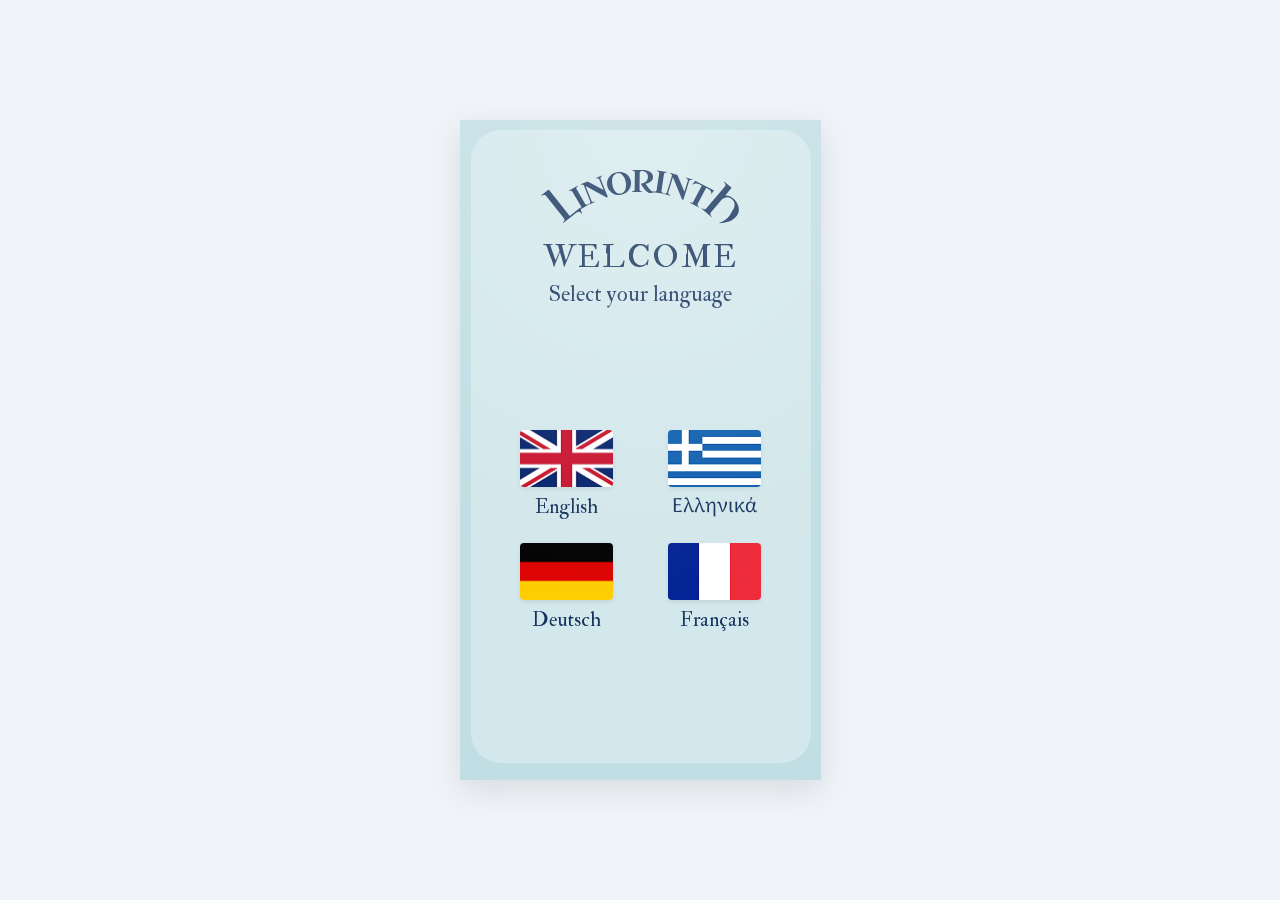
==== commit b42676ea: "Merge branch 'olive' into sunny" ====
--- a/index.html
+++ b/index.html
@@ -1,2451 +1,196 @@
-﻿<!DOCTYPE html>
+<!DOCTYPE html>
 <html lang="en">
 <head>
-  <meta charset="UTF-8">
-  <meta name="viewport" content="width=device-width, initial-scale=1.0, user-scalable=no">
-  <title>Linorinth - Game</title>
+    <meta charset="UTF-8">
+    <meta name="viewport" content="width=device-width, initial-scale=1.0">
+    <title>Linorinth - Language Selection</title>
 
-  <link rel="preconnect" href="https://fonts.googleapis.com">
-  <link rel="preconnect" href="https://fonts.gstatic.com" crossorigin>
-  <link href="https://fonts.googleapis.com/css2?family=IM+Fell+Double+Pica&display=swap" rel="stylesheet">
+    <link rel="preconnect" href="https://fonts.googleapis.com">
+    <link rel="preconnect" href="https://fonts.gstatic.com" crossorigin>
+    <link href="https://fonts.googleapis.com/css2?family=Arima:wght@500&family=IM+Fell+Double+Pica&display=swap" rel="stylesheet">
 
-  <script src="translations.js"></script>
+    <script src="translations.js"></script>
 
-  <style>
-    @import url('https://fonts.googleapis.com/css2?family=IM+Fell+Double+Pica&display=swap');
+    <style>
+        * {
+            box-sizing: border-box;
+            margin: 0;
+            padding: 0;
+        }
 
-    * { margin: 0; padding: 0; box-sizing: border-box; }
-    body {
-      background: #111;
-      display: flex;
-      justify-content: center;
-      align-items: center;
-      height: 100vh;
-      overflow: hidden;
-      font-family: 'IM Fell Double Pica', serif;
-      color: #1C355E;
-    }
-    #app-frame {
-      position: relative;
-      background-color: #D5E6ED;
-      border-radius: 36px;
-      box-shadow: 0 20px 50px rgba(0,0,0,0.5);
-      overflow: hidden;
-      display: flex;
-      flex-direction: column;
-    }
-    canvas { display: block; touch-action: none; }
+        body {
+            display: flex;
+            justify-content: center;
+            align-items: center;
+            min-height: 100vh;
+            background-color: #f0f4f8;
+        }
 
-    .paused-container {
-      position: relative;
-      width: 100%;
-      height: 100%;
-      background: #C1DEE4;
-      overflow: hidden;
-      box-shadow: 0 10px 30px rgba(0,0,0,0.1);
-    }
+        /* Language Screen Base Frame Canvas Wrapper */
+        .screen-container {
+            position: relative;
+            width: 361px;
+            height: 660px;
+            background: #C1DEE4;
+            overflow: hidden;
+            box-shadow: 0px 10px 30px rgba(0,0,0,0.1);
+        }
 
-    .resume-game-overlay-link {
-      position: absolute;
-      top: 0;
-      left: 0;
-      width: 100%;
-      height: 100%;
-      z-index: 120;
-      cursor: pointer;
-    }
+        /* Ellipse 3 Background Blur */
+        .blur-bg {
+            position: absolute;
+            width: 227px;
+            left: calc(50% - 227px/2 + 3px);
+            top: -164px;
+            bottom: 496px;
+            background: rgba(255, 255, 255, 0.8);
+            filter: blur(150px);
+            pointer-events: none;
+            z-index: 10;
+        }
 
-    .blur-bg-ellipse {
-      position: absolute;
-      width: 227px;
-      left: calc(50% - 227px/2 + 3px);
-      top: -164px;
-      bottom: 496px;
-      background: rgba(255, 255, 255, 0.8);
-      filter: blur(150px);
-      pointer-events: none;
-      z-index: 10;
-    }
+        .inner-card {
+            position: absolute;
+            width: 340px;
+            height: 633px;
+            left: 11px;
+            top: 10px;
+            background: #D3E8EC;
+            border-radius: 30px;
+            font-family: 'IM Fell Double Pica', serif;
 
-    .inner-panel-card {
-      position: absolute;
-      width: calc(100% - 22px);
-      height: calc(100% - 22px);
-      left: 11px;
-      top: 10px;
-      background: #D3E8EC;
-      border-radius: 30px;
-    }
+            display: flex;
+            flex-direction: column;
+            align-items: center;
+            padding: 40px 20px;
+            box-sizing: border-box;
+        }
 
-    .logo-vector {
-      position: absolute;
-      width: 201.16px;
-      height: 54.35px;
-      left: 50%;
-      transform: translateX(-50%);
-      top: 49.28px;
-    }
+        .logo-vector {
+            width: 201px;
+            height: 54px;
+            margin-bottom: 14px;
+            flex-shrink: 0;
+        }
 
-    .game-paused-title {
-      position: absolute;
-      width: 260px;
-      height: 50px;
-      left: calc(50% - 260px/2);
-      top: 130px;
-      font-style: normal;
-      font-weight: 400;
-      font-size: 32px;
-      line-height: 40px;
-      text-align: center;
-      color: #14325C;
-    }
+        .welcome-title {
+            font-size: 32px;
+            line-height: 38px;
+            text-align: center;
+            letter-spacing: 0.05em;
+            color: #14325C;
+            margin-bottom: 4px;
+            font-weight: 400;
+        }
 
-    .play-polygon-icon {
-      box-sizing: border-box;
-      position: absolute;
-      width: 100px;
-      height: 100px;
-      left: calc(50% - 100px/2);
-      top: 166px;
-      background: #F9B271;
-      border: 5px solid rgba(255, 255, 255, 0.15);
-      transform: rotate(90deg);
-      clip-path: polygon(50% 0%, 0% 100%, 100% 100%);
-    }
+        .subtitle {
+            font-size: 22px;
+            line-height: 28px;
+            text-align: center;
+            color: #14325C;
+            margin-bottom: 30px;
+        }
 
-    /* --- ADJUSTED PAUSE OVERLAY STYLES --- */
+        .languages-grid {
+            display: grid;
+            grid-template-columns: repeat(2, 1fr);
+            gap: 24px 16px;
+            width: 100%;
+            max-width: 280px;
+            margin-top: auto;
+            margin-bottom: auto; /* Centers the whole button grid dynamically in the available space */
+        }
 
-    .tutorial-steps {
-      position: absolute;
-      left: 0;
-      width: 100%;
-      top: 250px;
-    }
+        /* Global Structural Language Action Option Reset Styles */
+        .lang-button {
+            display: flex;
+            flex-direction: column;
+            align-items: center;
+            text-decoration: none;
+            color: inherit;
+            cursor: pointer;
+            transition: opacity 0.2s ease, transform 0.1s ease;
+            width: 100%;
+        }
+        .lang-button:hover {
+            opacity: 0.85;
+        }
+        .lang-button:active {
+            transform: scale(0.97);
+        }
 
-    .tutorial-row {
-      position: relative;
-      min-height: 80px;
-    }
+        /* FIX 5: Standardized flag graphics globally so they size evenly */
+        .flag-asset {
+            width: 93px;
+            height: 57px;
+            background-size: cover;
+            background-repeat: no-repeat;
+            background-position: center;
+            border-radius: 4px;
+            box-shadow: 0px 2px 4px rgba(0,0,0,0.08);
+            margin-bottom: 8px;
+            flex-shrink: 0;
+        }
 
-    .step-text {
-      position: absolute;
-      width: 250px;
-      font-size: 15px;
-      line-height: 70px;
-      color: #14325C;
-      white-space: nowrap;
-    }
+        .flag-english { background-image: url('decorative_assets/England.png'); }
+        .flag-greece  { background-image: url('decorative_assets/Greece.png'); }
+        .flag-germany { background-image: url('decorative_assets/Germany.png'); }
+        .flag-france  { background-image: url('decorative_assets/France.png'); }
 
-    .tutorial-row.left .step-text {
-      left: 30px;
-      text-align: left;
-    }
+        .lang-label {
+            width: 100%;
+            font-size: 20px;
+            line-height: 24px;
+            text-align: center;
+            color: #14325C;
+            white-space: normal;
+            word-wrap: break-word;
+        }
 
-    .tutorial-row.right .step-text {
-      right: 30px;
-      text-align: right;
-    }
-
-    .tutorial-row.right .project-img-1,
-    .tutorial-row.right .project-img-3 {
-      position: absolute;
-      right: 30px;
-      top: 40px;
-    }
-
-    .tutorial-row.left .project-img-2,
-    .tutorial-row.left .project-img-4 {
-      position: absolute;
-      left: 30px;
-      top: 40px;
-    }
-
-    .project-img-1 {
-      width: 108px;
-      height: 44px;
-      flex-shrink: 0;
-      background: url('decorative_assets/find_sword.png') center/contain no-repeat;
-    }
-
-    .project-img-2 {
-      width: 145px;
-      height: 59px;
-      flex-shrink: 0;
-      background: url('decorative_assets/kill_minotaur.png') center/contain no-repeat;
-    }
-
-    .project-img-3 {
-      width: 165px;
-      height: 77px;
-      flex-shrink: 0;
-      background: url('decorative_assets/escape.png') center/contain no-repeat;
-    }
-
-    .project-img-4 {
-      width: 44px;
-      height: 58px;
-      flex-shrink: 0;
-      background: url('decorative_assets/enter_palace.png') center/contain no-repeat;
-    }
-
-    .resume-instruction {
-      position: absolute;
-      bottom: 20px;
-      width: 100%;
-      text-align: center;
-      font-size: 14px;
-      color: rgba(20, 50, 92, 0.6);
-      letter-spacing: 0.05em;
-    }
-
-    /* --- NEW KEY BUTTON & SYMBOLS OVERLAY STYLES --- */
-    /* --- RECONFIGURED SYMBOLS KEY STYLES (MATCHES PAUSE OVERLAY) --- */
-    .view-key-btn {
-      position: absolute;
-      bottom: 65px;
-      left: 50%;
-      transform: translateX(-50%);
-      width: 240px;
-      height: 44px;
-      background: #14325C;
-      color: #C1DEE4;
-      border: none;
-      border-radius: 22px;
-      font-family: 'IM Fell Double Pica', serif;
-      font-size: 17px;
-      letter-spacing: 0.05em;
-      cursor: pointer;
-      box-shadow: 0 4px 10px rgba(0,0,0,0.15);
-      z-index: 130;
-    }
-
-    .view-key-btn:hover {
-      background: #1c437a;
-    }
-
-    .hidden {
-      display: none !important;
-    }
-
-    /* Structural wrapper matches .paused-container */
-    .key-page-container {
-      position: relative;
-      width: 100%;
-      height: 100%;
-      background: #C1DEE4;
-      overflow: hidden;
-      font-family: 'IM Fell Double Pica', serif;
-    }
-
-    /* Text header properties matching .game-paused-title */
-    .key-text-header {
-      position: absolute;
-      width: 260px;
-      height: 40px;
-      left: calc(50% - 260px/2);
-      top: 115px;
-      font-family: 'IM Fell Double Pica', serif;
-      font-style: normal;
-      font-weight: 400;
-      font-size: 32px;
-      line-height: 40px;
-      text-align: center;
-      letter-spacing: 0.05em;
-      color: #14325C;
-    }
-
-    .key-text-sub {
-      position: absolute;
-      width: 260px;
-      height: 25px;
-      left: calc(50% - 260px/2);
-      top: 160px;
-      font-family: 'IM Fell Double Pica', serif;
-      font-style: normal;
-      font-weight: 400;
-      font-size: 20px;
-      line-height: 25px;
-      text-align: center;
-      letter-spacing: 0.05em;
-      color: #14325C;
-    }
-
-    /* List Container absolute tracking positions (Matches your Step Texts vertical flow) */
-    .key-list-wrapper {
-      position: absolute;
-      width: 260px;
-      height: 430px;
-      left: calc(50% - 260px/2);
-      top: 220px;
-    }
-
-    /* Explicit item block rows separated symmetrically to handle labels cleanly */
-    .key-row-item {
-      position: absolute;
-      width: 100%;
-      height: 60px;
-      display: flex;
-      align-items: center;
-    }
-
-    /* Individual item offsets calculated to reflect standard layout grids */
-    .key-row-item:nth-child(1) { top: 0; }
-    .key-row-item:nth-child(2) { top: 86px; }
-    .key-row-item:nth-child(3) { top: 172px; }
-    .key-row-item:nth-child(4) { top: 258px; }
-    .key-row-item:nth-child(5) { top: 344px; }
-
-    .key-symbol-box {
-      box-sizing: border-box;
-      width: 60px;
-      height: 60px;
-      border: 1px solid #14325C;
-      background-size: 100% 100%;
-      background-repeat: no-repeat;
-      background-position: center;
-      background-origin: content-box;
-    }
-
-    .key-symbol-label {
-      margin-left: 24px;
-      font-family: 'IM Fell Double Pica', serif;
-      font-style: normal;
-      font-weight: 400;
-      font-size: 20px;
-      line-height: 60px;
-      color: #14325C;
-      letter-spacing: 0.05em;
-    }
-  </style>
+        .label-greece {
+            font-family: 'Arima', system-ui;
+            font-weight: 500;
+        }
+    </style>
 </head>
 <body>
 
-<div id="app-frame">
-  <canvas id="c"></canvas>
+<div class="screen-container">
+    <div class="blur-bg"></div>
 
-  <div id="pause-overlay" style="display: none; position: absolute; top: 0; left: 0; width: 100%; height: 100%; z-index: 100;">
+    <div class="inner-card">
 
-    <div class="paused-container" id="pause-main-screen">
-      <div class="resume-game-overlay-link" onclick="resumeMyGame()"></div>
-      <div class="blur-bg-ellipse"></div>
-      <div class="inner-panel-card">
-        <img src="logo.svg" alt="LINORINTH" class="logo-vector">
-        <h1 class="game-paused-title" data-i18n="game_paused">Game Paused</h1>
-        <div class="play-polygon-icon"></div>
+        <img src="slop/logo.svg" alt="LINORINTH" class="logo-vector">
 
-        <div class="tutorial-steps">
+        <h1 class="welcome-title" data-i18n="welcome">WELCOME</h1>
+        <p class="subtitle" data-i18n="select_lang">Select your language</p>
 
-          <div class="tutorial-row right">
-            <div class="step-text">STEP 1. FIND SWORD</div>
-            <div class="project-img-1"></div>
-          </div>
+        <div class="languages-grid">
 
-          <div class="tutorial-row left">
-            <div class="step-text">STEP 2. SLAY MINOTAUR</div>
-            <div class="project-img-2"></div>
-          </div>
+            <a href="info-page.html" class="lang-button" onclick="setLanguage('en')">
+                <div class="flag-asset flag-english"></div>
+                <div class="lang-label">English</div>
+            </a>
 
-          <div class="tutorial-row right">
-            <div class="step-text">STEP 3. ESCAPE LABYRINTH</div>
-            <div class="project-img-3"></div>
-          </div>
+            <a href="info-page.html" class="lang-button" onclick="setLanguage('el')">
+                <div class="flag-asset flag-greece"></div>
+                <div class="lang-label label-greece">Ελληνικά</div>
+            </a>
 
-          <div class="tutorial-row left">
-            <div class="step-text">STEP 4. ENTER KNOSSOS PALACE</div>
-            <div class="project-img-4"></div>
-          </div>
+            <a href="info-page.html" class="lang-button" onclick="setLanguage('de')">
+                <div class="flag-asset flag-germany"></div>
+                <div class="lang-label">Deutsch</div>
+            </a>
+
+            <a href="info-page.html" class="lang-button" onclick="setLanguage('fr')">
+                <div class="flag-asset flag-france"></div>
+                <div class="lang-label">Français</div>
+            </a>
+
         </div>
 
-        <button class="view-key-btn" onclick="openSymbolsKey(event)" data-i18n="view_key">VIEW SYMBOLS KEY</button>
+    </div>
+</div>
 
-        <div class="resume-instruction" data-i18n="tap_resume" >TAP ANYWHERE TO RESUME GAME</div>
-      </div>
-    </div>
-
-    <div class="key-page-container hidden" id="pause-symbols-screen">
-      <div class="resume-game-overlay-link" onclick="resumeMyGame()"></div>
-      <div class="blur-bg-ellipse"></div>
-      <div class="inner-panel-card">
-        <img src="logo.svg" alt="LINORINTH" class="logo-vector">
-
-        <div class="key-text-header" data-i18n="key_header">KEY</div>
-        <div class="key-text-sub" data-i18n="key_sub">TO GAME SYMBOLS</div>
-
-        <div class="key-list-wrapper">
-          <div class="key-row-item">
-            <div class="key-symbol-box" style="background-image: url('decorative_assets/symbols_assets/minitheseus.png');"></div>
-            <span class="key-symbol-label" data-i18n="symbol_you">YOU</span>
-          </div>
-          <div class="key-row-item">
-            <div class="key-symbol-box" style="background-image: url('decorative_assets/symbols_assets/minitaur.png');"></div>
-            <span class="key-symbol-label" data-i18n="symbol_minotaur">MINOTAUR</span>
-          </div>
-          <div class="key-row-item">
-            <div class="key-symbol-box" style="background-image: url('decorative_assets/symbols_assets/traps.png');"></div>
-            <span class="key-symbol-label" data-i18n="symbol_traps">TRAPS</span>
-          </div>
-          <div class="key-row-item">
-            <div class="key-symbol-box" style="background-image: url('decorative_assets/symbols_assets/sword.png');"></div>
-            <span class="key-symbol-label" data-i18n="symbol_sword">SWORD</span>
-          </div>
-          <div class="key-row-item">
-            <div class="key-symbol-box" style="background-image: url('decorative_assets/symbols_assets/thread.png');"></div>
-            <span class="key-symbol-label" data-i18n="symbol_thread">THREAD</span>
-          </div>
-        </div>
-
-        <div class="resume-instruction" data-i18n="tap_resume">TAP ANYWHERE TO RESUME GAME</div>
-      </div>
-    </div>
-  </div>
-
-  <script>
-    'use strict';
-
-    const canvas = document.getElementById('c');
-    const ctx = canvas.getContext('2d');
-
-    const ASPECT = 390 / 844;
-    let W, H;
-
-    function resizeAppFrame() {
-      if (window.innerHeight * ASPECT <= window.innerWidth) { H = window.innerHeight; W = Math.floor(H * ASPECT); }
-      else { W = window.innerWidth; H = Math.floor(W / ASPECT); }
-      const frame = document.getElementById('app-frame');
-      frame.style.width = W + 'px';
-      frame.style.height = H + 'px';
-      canvas.width = W; canvas.height = H;
-      canvas.style.width = W + 'px'; canvas.style.height = H + 'px';
-    }
-    window.addEventListener('resize', resizeAppFrame);
-    resizeAppFrame();
-
-    const QUEUE_H = Math.max(24, Math.floor(H * 0.034));
-    const GAME_H_CUTSCENE = Math.floor(H * 0.7525);
-    const GAME_H_FULL = H;
-
-    let GAME_H = GAME_H_CUTSCENE;
-    let CTRL_H = H - GAME_H;
-
-    function updateLayout(){
-      GAME_H =
-              (gameState === 'INTRO' || gameState === 'ARIADNE')
-                      ? GAME_H_CUTSCENE
-                      : GAME_H_FULL;
-
-      CTRL_H = H - GAME_H;
-    }
-    const CELL = Math.floor(W / 11);
-    const COLS = 23, ROWS = 23;
-    const MAZE_W = COLS * CELL, MAZE_H = ROWS * CELL;
-
-    const maze = new Uint8Array(ROWS * COLS);
-    function idx(r, c) { return r * COLS + c; }
-
-    let spawnRoom = {side:'top', r0:0, c0:0};
-
-    function generateMaze() {
-      maze.fill(0);
-      const visited = new Uint8Array(ROWS * COLS);
-      const stack = [0]; visited[0] = 1;
-      const dirs = [{dr:-1,dc:0,bit:1,ob:4},{dr:0,dc:1,bit:2,ob:8},{dr:1,dc:0,bit:4,ob:1},{dr:0,dc:-1,bit:8,ob:2}];
-      while (stack.length) {
-        const top = stack[stack.length-1], r = Math.floor(top/COLS), c = top%COLS;
-        const sh = dirs.slice().sort(() => Math.random()-0.5);
-        let moved = false;
-        for (const d of sh) {
-          const nr=r+d.dr, nc=c+d.dc;
-          if (nr<0||nr>=ROWS||nc<0||nc>=COLS||visited[idx(nr,nc)]) continue;
-          maze[idx(r,c)]|=d.bit; maze[idx(nr,nc)]|=d.ob;
-          visited[idx(nr,nc)]=1; stack.push(idx(nr,nc)); moved=true; break;
-        }
-        if (!moved) stack.pop();
-      }
-
-      // Braid: knock down most dead ends to add loops so the player has
-      // more routes around the Minotaur instead of getting cornered.
-      for (let r = 0; r < ROWS; r++) {
-        for (let c = 0; c < COLS; c++) {
-          const cell = idx(r, c);
-          const degree = (maze[cell]&1?1:0)+(maze[cell]&2?1:0)+(maze[cell]&4?1:0)+(maze[cell]&8?1:0);
-          if (degree !== 1) continue;
-          if (Math.random() < 0.95) continue;
-          const candidates = [];
-          for (const d of DMAP) {
-            const nr = r+d.dr, nc = c+d.dc;
-            if (nr<0||nr>=ROWS||nc<0||nc>=COLS) continue;
-            if (maze[cell] & d.bit) continue;
-            candidates.push(d);
-          }
-          if (!candidates.length) continue;
-          const d = candidates[Math.floor(Math.random()*candidates.length)];
-          const ob = d.bit===1?4 : d.bit===2?8 : d.bit===4?1 : 2;
-          maze[cell] |= d.bit;
-          maze[idx(r+d.dr, c+d.dc)] |= ob;
-        }
-      }
-
-      const _sides = ['top','bottom','left','right'];
-      const _side  = _sides[Math.floor(Math.random()*4)];
-      const _sr0   = _side==='top' ? 0 : _side==='bottom' ? ROWS-2 : Math.floor(Math.random()*(ROWS-1));
-      const _sc0   = _side==='left' ? 0 : _side==='right' ? COLS-2 : Math.floor(Math.random()*(COLS-1));
-      spawnRoom.side = _side; spawnRoom.r0 = _sr0; spawnRoom.c0 = _sc0;
-
-      maze[idx(_sr0,  _sc0)]   |= 2|4;
-      maze[idx(_sr0,  _sc0+1)] |= 4|8;
-      maze[idx(_sr0+1,_sc0)]   |= 1|2;
-      maze[idx(_sr0+1,_sc0+1)] |= 1|8;
-      if(_side==='top')    { maze[idx(_sr0+1,_sc0+1)]|=4; maze[idx(_sr0+2,_sc0+1)]|=1; }
-      if(_side==='bottom') { maze[idx(_sr0,  _sc0+1)]|=1; maze[idx(_sr0-1,_sc0+1)]|=4; }
-      if(_side==='left')   { maze[idx(_sr0+1,_sc0+1)]|=2; maze[idx(_sr0+1,_sc0+2)]|=8; }
-      if(_side==='right')  { maze[idx(_sr0+1,_sc0)]  |=8; maze[idx(_sr0+1,_sc0-1)]|=2; }
-    }
-
-    const DMAP = [{dr:-1,dc:0,bit:1},{dr:0,dc:1,bit:2},{dr:1,dc:0,bit:4},{dr:0,dc:-1,bit:8}];
-
-    generateMaze();
-
-    function bfs(sr, sc, er, ec) {
-      const prev = new Int16Array(ROWS*COLS).fill(-1), vis = new Uint8Array(ROWS*COLS);
-      const q = [idx(sr,sc)]; vis[idx(sr,sc)] = 1;
-      let head = 0; const tgt = idx(er,ec);
-      while (head < q.length) {
-        const cur = q[head++]; if (cur===tgt) break;
-        const r=Math.floor(cur/COLS), c=cur%COLS;
-        for (const d of DMAP) {
-          if (!(maze[cur]&d.bit)) continue;
-          const ni = idx(r+d.dr, c+d.dc);
-          if (!vis[ni]) { vis[ni]=1; prev[ni]=cur; q.push(ni); }
-        }
-      }
-      const path=[]; let cur=tgt; while(cur!==-1){path.unshift(cur);cur=prev[cur];} return path;
-    }
-
-    function bfsDist(sr, sc) {
-      const dist = new Int16Array(ROWS*COLS).fill(-1);
-      dist[idx(sr,sc)] = 0;
-      const q = [idx(sr,sc)]; let head = 0;
-      while (head < q.length) {
-        const cur = q[head++];
-        const r=Math.floor(cur/COLS), c=cur%COLS;
-        for (const d of DMAP) {
-          if (!(maze[cur]&d.bit)) continue;
-          const ni = idx(r+d.dr, c+d.dc);
-          if (dist[ni]===-1) { dist[ni]=dist[cur]+1; q.push(ni); }
-        }
-      }
-      return dist;
-    }
-
-    function bfsRunAway(mr, mc, pr, pc) {
-      const playerDist = bfsDist(pr, pc);
-      let maxD = -1, tr = mr, tc = mc;
-      for (let r=0; r<ROWS; r++) for (let c=0; c<COLS; c++) {
-        const d = playerDist[idx(r,c)];
-        if (d > maxD) { maxD=d; tr=r; tc=c; }
-      }
-      return bfs(mr, mc, tr, tc);
-    }
-
-    function releaseJoy(){
-      dragInput.active = false;
-    }
-
-    function drawTheseusFigure(x,y,s,facing,isTheseus,walkPhase=0){
-      const img = isTheseus
-              ? (facing==='left' ? swordLeftImg : swordRightImg)
-              : (facing==='left' ? bodyLeftImg  : bodyRightImg);
-      const loaded = isTheseus
-              ? (facing==='left' ? swordLeftLoaded : swordRightLoaded)
-              : (facing==='left' ? bodyLeftLoaded  : bodyRightLoaded);
-
-      if (!loaded) {
-        drawStickFigure(x,y,s,'#D5E6ED',walkPhase);
-        if (isTheseus) drawSwordOnFigure(x,y,s);
-        return;
-      }
-
-      const h = s*5;
-      const w = h * (img.naturalWidth / img.naturalHeight);
-      ctx.drawImage(img, x - w/2, y + s*1.5 - h, w, h);
-    }
-
-    function cellCenter(r,c) { return {x:c*CELL+CELL/2, y:r*CELL+CELL/2}; }
-    function worldToCell(x,y) {
-      return {r:Math.max(0,Math.min(ROWS-1,Math.floor(y/CELL))), c:Math.max(0,Math.min(COLS-1,Math.floor(x/CELL)))};
-    }
-    function dist(ax,ay,bx,by) { return Math.hypot(ax-bx,ay-by); }
-
-    const PLAYER_R=CELL*0.28, MINO_R=CELL*0.33;
-    let playerSpawn, swordSpawn, minoSpawn;
-    function initSpawns(){
-      playerSpawn = {x:(spawnRoom.c0+1)*CELL, y:(spawnRoom.r0+1)*CELL};
-      swordSpawn  = randomSpawn([playerSpawn], ROWS/3);
-      minoSpawn   = randomSpawn([playerSpawn, swordSpawn], ROWS/4);
-    }
-
-    function randomSpawn(others=[], minCells=0) {
-      for (let a=0; a<2000; a++) {
-        const r=Math.floor(Math.random()*ROWS), c=Math.floor(Math.random()*COLS);
-        const {x,y}=cellCenter(r,c);
-        let ok=true;
-        for (const o of others) if (dist(x,y,o.x,o.y)<minCells*CELL){ok=false;break;}
-        if (ok) return {x,y};
-      }
-      return cellCenter(Math.floor(ROWS/2),Math.floor(COLS/2));
-    }
-
-    initSpawns();
-
-    const TRIVIA_IMG_QUEENS = "decorative_assets/queens_megaron.jpg";
-    const TRIVIA_IMG_KINGS = "decorative_assets/throne_room.jpg";
-
-    const TRIVIA_QUESTIONS = [
-      { q: 'What does "labrys" refer to?',
-        opts: ["Single-headed axe", "Double-headed axe", "Labyrinth", "Palace"], a: 1 },
-      { q: "Which animal held the greatest symbolic and religious significance to the Minoans?",
-        opts: ["Bull", "Horse", "Bobcat", "Boar"], a: 0 },
-      { q: "From which mountain did the inhabitants of Knossos Palace obtain fresh water through aqueducts?",
-        opts: ["Mount Zeus", "Mount Ida", "Mount Juktas", "Mount Olympus"], a: 2 },
-      { q: "During what period was Knossos Palace first built?",
-        opts: ["Stone Age", "Bronze Age", "Dark Ages", "Classical Period"], a: 1 },
-      { q: "How many main entrance points did Knossos Palace have?",
-        opts: ["1", "2", "3", "4"], a: 3 },
-      { q: "About how old is Knossos Palace (in years)?",
-        opts: ["2,000", "4,000", "5,000", "8,000"], a: 1 },
-      { q: "Who built Knossos Palace?",
-        opts: ["Minoans", "Spartans", "Athenians", "Sumerians"], a: 0 },
-      { q: "What was the reason for the second construction of the palace in 1700 BCE?",
-        opts: ["Earthquake", "Tsunami", "Flood", "Avalanche"], a: 0 },
-      { q: "What room is this in Knossos Palace?",
-        opts: ["Throne Room", "Queen's Megaron", "The Washroom", "The Dining Room"], a: 0,
-        img: TRIVIA_IMG_KINGS },
-      { q: "What room is this in Knossos Palace?",
-        opts: ["Throne Room", "Queen's Megaron", "The Washroom", "The Dining Room"], a: 1,
-        img: TRIVIA_IMG_QUEENS },
-      { q: "Who was the ruler of the Minoans?",
-        opts: ["King Minos", "Zeus", "The Minotaur", "Poseidon"], a: 0 },
-      { q: "Who eventually slays the Minotaur in the myth of the labyrinth?",
-        opts: ["Poseidon", "Theseus", "An Athenian", "King Minos"], a: 1 },
-      { q: "The Minotaur, according to myth, has...",
-        opts: ["Body of a man, head of a bull", "Head of a man, body of a bull", "Head of a horse, body of a bull", "Head of a god, body of a man"], a: 0 },
-      { q: "RIDDLE: I am strong and horned, I appear in art and leap through air, I was sacred to the people here. What am I?",
-        opts: ["Bull", "Deer", "Goat", "Rhino"], a: 0 },
-      { q: "RIDDLE: With trident raised, I stir the sea, Earthquakes follow easily. Who am I?",
-        opts: ["Poseidon", "Zeus", "Theseus", "Apollo"], a: 0 },
-    ];
-    const NUM_TRAPS = 20;
-    let traps = [];
-    let triviaState = null;
-
-    function initTraps() {
-      traps = [];
-      for (let i = 0; i < NUM_TRAPS; i++) {
-        const forbidden = [playerSpawn, swordSpawn, minoSpawn, ...traps.map(t => ({x:t.x, y:t.y}))];
-        const pos = randomSpawn(forbidden, 1);
-        traps.push({ x: pos.x, y: pos.y, cleared: false });
-      }
-    }
-    initTraps();
-
-    const player = {x:0,y:0,r:PLAYER_R,isTheseus:false, facing:'right'};
-    const mino   = {x:0,y:0,r:MINO_R,path:[],pathTimer:0};
-    let SWORD_X=0, SWORD_Y=0, swordCollected=false;
-
-    let gameState='INTRO', theseusTimer=0, lastTime=0, heartPhase=0, minoKilled=false, killFlashTimer=0;
-    updateLayout();
-    let introAnim = null;
-    let screenFadeAlpha = 0;
-    let threadPath=[], threadPlayerCell={r:-1,c:-1};
-    let threadItemX=0, threadItemY=0, threadCollected=false;
-    let minimapAlpha = 0.9;
-    let zoom = 1.0;
-
-    let pauseImgLoaded = false;
-    let instImgLoaded = false;
-    let quitImgLoaded = false;
-
-    const pauseBtnImg = new Image();
-    pauseBtnImg.onload = () => { pauseImgLoaded = true; };
-    pauseBtnImg.src = 'pause.png';
-
-    const instructionsImg = new Image();
-    instructionsImg.onload = () => { instImgLoaded = true; };
-    instructionsImg.src = 'instructions.png';
-
-    const quitBtnImg = new Image();
-    quitBtnImg.onload = () => { quitImgLoaded = true; };
-    quitBtnImg.src = 'quit.png';
-
-    let bodyLeftLoaded = false, bodyRightLoaded = false, swordLeftLoaded = false, swordRightLoaded = false;
-    const bodyLeftImg = new Image();
-    bodyLeftImg.onload = () => { bodyLeftLoaded = true; };
-    bodyLeftImg.src = 'theseus_assets/body_left.png';
-
-    const bodyRightImg = new Image();
-    bodyRightImg.onload = () => { bodyRightLoaded = true; };
-    bodyRightImg.src = 'theseus_assets/body_right.png';
-
-    const swordLeftImg = new Image();
-    swordLeftImg.onload = () => { swordLeftLoaded = true; };
-    swordLeftImg.src = 'theseus_assets/sword_left.png';
-
-    const swordRightImg = new Image();
-    swordRightImg.onload = () => { swordRightLoaded = true; };
-    swordRightImg.src = 'theseus_assets/sword_right.png';
-
-    let minotaurImgLoaded = false;
-    const minotaurImg = new Image();
-    minotaurImg.onload = () => { minotaurImgLoaded = true; };
-    minotaurImg.src = 'minotaur_red.png';
-
-    let ariadne = {x:0, y:0, r:PLAYER_R, path:[], pathTimer:0};
-    let ariadnePhase = null; // null | 'approach' | 'escape'
-    let escapeWalkPhase = 0;
-    let ariadneTrail = [], playerTrailIdx = 0; /*, pinchActive = false, pinchStartDist = 1, pinchStartZoom = 1;*/
-
-    const triviaImgCache = {};
-    function getTriviaImg(src) {
-      if (!triviaImgCache[src]) {
-        const entry = { img: new Image(), loaded: false, error: false };
-        entry.img.onload  = () => { entry.loaded = true; };
-        entry.img.onerror = () => { entry.error  = true; console.warn('Trivia image failed to load:', src); };
-        entry.img.src = src;
-        triviaImgCache[src] = entry;
-      }
-      return triviaImgCache[src];
-    }
-    // Preload all trivia images at startup
-    TRIVIA_QUESTIONS.forEach(q => { if (q.img) getTriviaImg(q.img); });
-
-    const LOST_GAME_URL = "game-over.html";
-
-    function applySpawns(){
-      player.x=playerSpawn.x; player.y=playerSpawn.y; player.isTheseus=false;
-      mino.x=minoSpawn.x; mino.y=minoSpawn.y; mino.path=[]; mino.pathTimer=0;
-      SWORD_X=swordSpawn.x; SWORD_Y=swordSpawn.y; swordCollected=false;
-      minoKilled=false; killFlashTimer=0; threadPath=[]; threadPlayerCell={r:-1,c:-1};
-      threadCollected=false; threadItemX=0; threadItemY=0; minimapAlpha=0.9;
-      ariadnePhase=null; ariadne.path=[]; ariadne.pathTimer=0; escapeWalkPhase=0; ariadneTrail=[]; playerTrailIdx=0;
-    }
-    applySpawns();
-    startIntro();
-
-    let queuePos = localStorage.getItem("queuePos");
-
-    if (!queuePos) {
-      queuePos = (Math.floor(Math.random() * 21) + 20).toString();
-      localStorage.setItem("queuePos", queuePos);
-    }
-
-    let queueTimer = 15 + Math.random() * 25;
-
-    function cellWalls(r, c) {
-      const walls=[], x=c*CELL, y=r*CELL, cell=maze[idx(r,c)];
-      if(!(cell&1)) walls.push([x,y,x+CELL,y]);
-      if(!(cell&2)) walls.push([x+CELL,y,x+CELL,y+CELL]);
-      if(!(cell&4)) walls.push([x,y+CELL,x+CELL,y+CELL]);
-      if(!(cell&8)) walls.push([x,y,x,y+CELL]);
-      return walls;
-    }
-    function circleVsSeg(cx,cy,cr,x1,y1,x2,y2){
-      const fillX=x2-x1,fillY=y2-y1,len2=fillX*fillX+fillY*fillY;
-      let t=((cx-x1)*fillX+(cy-y1)*fillY)/len2; t=Math.max(0,Math.min(1,t));
-      const dx=x1+t*fillX-cx,dy=y1+t*fillY-cy,d=Math.sqrt(dx*dx+dy*dy);
-      if(d<cr&&d>1e-6) return {nx:dx/d,ny:dy/d,pen:cr-d};
-      return null;
-    }
-    function isDoorWall(x1,y1,x2,y2){
-      const {side,r0,c0}=spawnRoom;
-      if(side==='top')    return y1===0     && y2===0     && x1>=c0*CELL && x2<=(c0+2)*CELL;
-      if(side==='bottom') return y1===MAZE_H && y2===MAZE_H && x1>=c0*CELL && x2<=(c0+2)*CELL;
-      if(side==='left')   return x1===0     && x2===0     && y1>=r0*CELL && y2<=(r0+2)*CELL;
-      if(side==='right')  return x1===MAZE_W && x2===MAZE_W && y1>=r0*CELL && y2<=(r0+2)*CELL;
-      return false;
-    }
-    function inDoorZone(ent){
-      const {side,r0,c0}=spawnRoom;
-      if(side==='top'||side==='bottom') return ent.x>=c0*CELL && ent.x<=(c0+2)*CELL;
-      return ent.y>=r0*CELL && ent.y<=(r0+2)*CELL;
-    }
-    function resolveWalls(ent){
-      const{r,c}=worldToCell(ent.x,ent.y);
-      for(let dr=-1;dr<=1;dr++) for(let dc=-1;dc<=1;dc++){
-        const nr=r+dr,nc=c+dc;
-        if(nr<0||nr>=ROWS||nc<0||nc>=COLS) continue;
-        for(const[x1,y1,x2,y2] of cellWalls(nr,nc)){
-          if((minoKilled || ariadnePhase==='escape') && isDoorWall(x1,y1,x2,y2)) continue;
-          const col=circleVsSeg(ent.x,ent.y,ent.r,x1,y1,x2,y2);
-          if(col){ent.x-=col.nx*col.pen;ent.y-=col.ny*col.pen;}
-        }
-      }
-      const canExit=(minoKilled || ariadnePhase==='escape') && inDoorZone(ent);
-      const {side}=spawnRoom;
-      ent.x=Math.max(canExit&&side==='left'  ?-ent.r*4:ent.r, Math.min(canExit&&side==='right' ?MAZE_W+ent.r*4:MAZE_W-ent.r, ent.x));
-      ent.y=Math.max(canExit&&side==='top'   ?-ent.r*4:ent.r, Math.min(canExit&&side==='bottom'?MAZE_H+ent.r*4:MAZE_H-ent.r, ent.y));
-    }
-
-    function getPos(cx,cy){
-      const rect=canvas.getBoundingClientRect();
-      return{x:(cx-rect.left)*(W/rect.width),y:(cy-rect.top)*(H/rect.height)};
-    }
-    // function getDpadLayout(){
-    //   const bs=Math.floor(CTRL_H*0.27), gap=50;
-    //   const cx=W/2, cy=GAME_H+CTRL_H/2;
-    //   return {bs,
-    //     up:   {x:cx-bs/2,         y:cy-bs-gap/2, w:bs,h:bs},
-    //     down: {x:cx-bs/2,         y:cy+gap/2,    w:bs,h:bs},
-    //     left: {x:cx-bs-gap/2,      y:cy-bs/2,     w:bs,h:bs},
-    //     right:{x:cx+gap/2,         y:cy-bs/2,     w:bs,h:bs},
-    //   };
-    // }
-
-    function restartGame(){generateMaze();initSpawns();initTraps();applySpawns();theseusTimer=0;gameState='PLAYING';
-      updateLayout();
-      triviaState=null;dragInput.active = false;}
-
-    function startIntro() {
-      const entryR = spawnRoom.r0 + 1, entryC = spawnRoom.c0 + 1;
-      const dmap = bfsDist(entryR, entryC);
-
-      // Find cells 22-32 steps from entrance for a longer, more dramatic chase
-      let candidates = [];
-      for (let r = 0; r < ROWS; r++) for (let c = 0; c < COLS; c++) {
-        const d = dmap[idx(r, c)];
-        if (d >= 22 && d <= 32) candidates.push({r, c});
-      }
-      if (!candidates.length) {
-        let best = {r: entryR, c: entryC}, bestD = 0;
-        for (let r = 0; r < ROWS; r++) for (let c = 0; c < COLS; c++) {
-          if (dmap[idx(r,c)] > bestD) { bestD = dmap[idx(r,c)]; best = {r, c}; }
-        }
-        candidates = [best];
-      }
-      const startCell = candidates[Math.floor(Math.random() * candidates.length)];
-      const playerPath = bfs(startCell.r, startCell.c, entryR, entryC);
-
-      // Player starts 2 cells ahead on the path so mino is close behind at the start
-      const MINO_HEAD = 2;
-      const minoCell = playerPath[0];
-      const pCell = playerPath[Math.min(MINO_HEAD, playerPath.length - 1)];
-      const minoStart = cellCenter(Math.floor(minoCell/COLS), minoCell%COLS);
-      const pStart   = cellCenter(Math.floor(pCell/COLS),    pCell%COLS);
-
-      player.x = pStart.x;   player.y = pStart.y;   player.isTheseus = false;
-      mino.x   = minoStart.x; mino.y   = minoStart.y; mino.path = []; mino.pathTimer = 0;
-      heartPhase = 0;
-
-      introAnim = { playerPath, playerPathPos: MINO_HEAD, elapsed: 0, textAlpha: 0 };
-    }
-
-    function openSymbolsKey(event) {
-      if (event) event.stopPropagation(); // Prevents background click layer from firing immediately
-      document.getElementById('pause-main-screen').classList.add('hidden');
-      document.getElementById('pause-symbols-screen').classList.remove('hidden');
-    }
-
-    function resumeMyGame() {
-      gameState = 'PLAYING';
-      updateLayout();
-      document.getElementById('pause-overlay').style.display = 'none';
-
-      // Always reset view states back to default panel layout on close
-      document.getElementById('pause-main-screen').classList.remove('hidden');
-      document.getElementById('pause-symbols-screen').classList.add('hidden');
-    }
-
-    function handleEndScreenClick(x, y) {
-      if (gameState === 'WIN') {
-        window.location.href = 'victory.html';
-      } else if (gameState === 'DEAD') {
-        if (x >= W/2 - 110 && x <= W/2 + 110 && y >= 340 && y <= 394) {
-          restartGame();
-        }
-        else if (x >= W/2 - 110 && x <= W/2 + 110 && y >= 420 && y <= 474) {
-          window.location.href = LOST_GAME_URL;
-        }
-      }
-    }
-
-    function handleInteraction(x, y, isTouch, touchId) {
-      if (gameState === 'INTRO') {
-
-        const skipBtn = getIntroSkipButton();
-
-        if (
-                x >= skipBtn.x &&
-                x <= skipBtn.x + skipBtn.w &&
-                y >= skipBtn.y &&
-                y <= skipBtn.y + skipBtn.h
-        ) {
-          applySpawns();
-          zoom = 1;
-          gameState = 'PLAYING';
-          updateLayout();
-          introAnim = null;
-          screenFadeAlpha = 0;
-        }
-
-        return;
-
-        if (
-                x >= skipX &&
-                x <= skipX + skipW &&
-                y >= skipY &&
-                y <= skipY + skipH
-        ) {
-          applySpawns();
-          zoom = 1;
-          gameState = 'PLAYING';
-          updateLayout();
-          introAnim = null;
-          screenFadeAlpha = 0;
-        }
-
-        return;
-      }
-      if (gameState === 'TRIVIA') {
-        handleTriviaClick(x, y);
-        return;
-      }
-      if (gameState === 'PAUSED') {
-        resumeMyGame();
-        return;
-      }
-
-      if (gameState === 'PLAYING') {
-        const btnSize = Math.floor(CELL * 1.1);
-
-        // Floating Pause Button boundaries (Top Right)
-        const pauseX = W - btnSize - 16;
-        const pauseY = QUEUE_H + 16;
-        if (x >= pauseX - 6 && x <= pauseX + btnSize + 6 && y >= pauseY - 6 && y <= pauseY + btnSize + 6) {
-          gameState = 'PAUSED';
-          updateLayout();
-          document.getElementById('pause-overlay').style.display = 'block';
-          releaseJoy();
-          return;
-        }
-
-        // Floating Share Button boundaries (left of Pause)
-        const shareX = pauseX - btnSize - 8;
-        const shareY = QUEUE_H + 16;
-        if (x >= shareX - 6 && x <= shareX + btnSize + 6 && y >= shareY - 6 && y <= shareY + btnSize + 6) {
-          if (navigator.share) {
-            navigator.share({title: 'Linorinth', url: window.location.href});
-          } else {
-            navigator.clipboard && navigator.clipboard.writeText(window.location.href);
-          }
-          return;
-        }
-
-        // Floating Quit Button boundaries (Top Left)
-        const quitX = 16;
-        const quitY = QUEUE_H + 16;
-        if (x >= quitX - 6 && x <= quitX + btnSize + 6 && y >= quitY - 6 && y <= quitY + btnSize + 6) {
-          window.location.href = LOST_GAME_URL;
-          return;
-        }
-
-        if (isTouch) {
-          startDrag(x, y, touchId);
-        } else {
-          mouseDown = true;
-          startDrag(x, y, 'mouse');
-        }
-      }
-    }
-
-    canvas.addEventListener('touchstart',e=>{
-      e.preventDefault();
-      for(const t of e.changedTouches){const{x,y}=getPos(t.clientX,t.clientY);handleInteraction(x,y,true,t.identifier);}
-      // }
-    },{passive:false});
-    canvas.addEventListener('touchmove',e=>{
-      e.preventDefault();
-
-      for(const t of e.changedTouches){
-        const {x,y}=getPos(t.clientX,t.clientY);
-        moveDrag(x,y,t.identifier);
-      }
-    },{passive:false});
-
-    canvas.addEventListener('touchend',e=>{
-      for(const t of e.changedTouches){
-        endDrag(t.identifier);
-      }
-    });
-
-    let mouseDown=false;
-    canvas.addEventListener('mousedown',e=>{
-      const{x,y}=getPos(e.clientX,e.clientY);
-      handleInteraction(x, y, false, null);
-    });
-    window.addEventListener('mouseup',()=>{
-      mouseDown=false;
-      endDrag('mouse');
-    });
-    window.addEventListener('mousemove',e=>{
-      if(mouseDown){
-        const {x,y}=getPos(e.clientX,e.clientY);
-        moveDrag(x,y,'mouse');
-      }
-    });
-
-    const keys={};
-    window.addEventListener('keydown',e=>{
-      keys[e.key]=true; if(e.key===' ')e.preventDefault();
-      if(gameState==='INTRO') { applySpawns(); zoom=1; gameState='PLAYING';
-        updateLayout();
-        introAnim=null; screenFadeAlpha=0; return; }
-      if(gameState==='PAUSED') { resumeMyGame(); return; }
-      if(gameState!=='PLAYING'&&gameState!=='ARIADNE'&&(e.key===' '||e.key==='Enter'))restartGame();
-    });
-    window.addEventListener('keyup',e=>{keys[e.key]=false;});
-
-    const PLAYER_SPEED=CELL*3.8, MINO_SPEED=CELL*2.1, ARIADNE_SPEED=CELL*3.2;
-
-    function triggerAriadne(){
-      gameState='ARIADNE'; ariadnePhase='approach'; releaseJoy();
-      threadCollected=true; threadPlayerCell={r:-1,c:-1};
-
-      const halfW=W/(2*zoom), halfH=GAME_H/(2*zoom);
-      const camX=Math.max(halfW,Math.min(MAZE_W-halfW,player.x));
-      const camY=Math.max(halfH,Math.min(MAZE_H-halfH,player.y));
-
-      const cL=Math.floor((camX-halfW)/CELL), cR=Math.ceil((camX+halfW)/CELL);
-      const rT=Math.floor((camY-halfH)/CELL), rB=Math.ceil((camY+halfH)/CELL);
-
-      const{r:pr,c:pc}=worldToCell(player.x,player.y);
-      const dmap=bfsDist(pr,pc);
-      const maxSteps=Math.floor(ARIADNE_SPEED*3/CELL);
-
-      const camScore=({r,c})=>Math.max(0,cL-c,c-cR)+Math.max(0,rT-r,r-rB);
-      const candidates=[];
-      for(let r=0;r<ROWS;r++) for(let c=0;c<COLS;c++){
-        const d=dmap[idx(r,c)];
-        if(d<1||d>maxSteps) continue;
-        if(camScore({r,c})>0) candidates.push({r,c,d});
-      }
-
-      let spawnR,spawnC;
-      if(candidates.length){
-        candidates.sort((a,b)=>camScore(a)-camScore(b));
-        const minScore=camScore(candidates[0]);
-        const pool=candidates.filter(x=>camScore(x)<=minScore+1);
-        const pick=pool[Math.floor(Math.random()*pool.length)];
-        spawnR=pick.r; spawnC=pick.c;
-      } else {
-        let best=null,bestD=Infinity;
-        for(let r=0;r<ROWS;r++) for(let c=0;c<COLS;c++){
-          const d=dmap[idx(r,c)];
-          if(d>=1&&camScore({r,c})>0&&d<bestD){bestD=d;best={r,c};}
-        }
-        spawnR=best?best.r:Math.max(0,pr-1); spawnC=best?best.c:pc;
-      }
-
-      const cc=cellCenter(spawnR,spawnC);
-      ariadne.x=cc.x; ariadne.y=cc.y;
-      ariadne.path=bfs(spawnR,spawnC,pr,pc); ariadne.pathTimer=0;
-    }
-
-    function updateAriadne(dt){
-      const ac=worldToCell(ariadne.x,ariadne.y);
-      if(ac.r!==threadPlayerCell.r||ac.c!==threadPlayerCell.c){
-        threadPlayerCell=ac;
-        threadPath=bfs(ac.r,ac.c,spawnRoom.r0+1,spawnRoom.c0+1);
-      }
-      if(ariadnePhase==='approach'){
-        ariadne.pathTimer-=dt;
-        if(ariadne.pathTimer<=0){
-          ariadne.pathTimer=0.7;
-          const{r,c}=worldToCell(ariadne.x,ariadne.y);
-          const{r:pr,c:pc}=worldToCell(player.x,player.y);
-          ariadne.path=bfs(r,c,pr,pc);
-        }
-        if(ariadne.path.length>1){
-          const ni=ariadne.path[1],tgt=cellCenter(Math.floor(ni/COLS),ni%COLS);
-          const dx=tgt.x-ariadne.x,dy=tgt.y-ariadne.y,d=Math.hypot(dx,dy);
-          if(d>1){ariadne.x+=dx/d*ARIADNE_SPEED*dt;ariadne.y+=dy/d*ARIADNE_SPEED*dt;}
-          if(d<CELL*0.2) ariadne.path.shift();
-          escapeWalkPhase+=dt*2.2;
-        }
-        resolveWalls(ariadne);
-        if(dist(ariadne.x,ariadne.y,player.x,player.y)<CELL*1.5){
-          ariadnePhase='escape';
-          const{r,c}=worldToCell(player.x,player.y);
-          ariadne.path=bfs(r,c,spawnRoom.r0+1,spawnRoom.c0+1);
-          ariadne.pathTimer=0; escapeWalkPhase=0;
-          ariadneTrail=[{x:ariadne.x,y:ariadne.y}]; playerTrailIdx=0;
-        }
-      } else if(ariadnePhase==='escape'){
-        ariadne.pathTimer-=dt;
-        if(ariadne.pathTimer<=0){
-          ariadne.pathTimer=0.7;
-          const{r,c}=worldToCell(ariadne.x,ariadne.y);
-          ariadne.path=bfs(r,c,spawnRoom.r0+1,spawnRoom.c0+1);
-        }
-        if(ariadne.path.length>1){
-          const ni=ariadne.path[1],tgt=cellCenter(Math.floor(ni/COLS),ni%COLS);
-          const adx=tgt.x-ariadne.x,ady=tgt.y-ariadne.y,ad=Math.hypot(adx,ady);
-          if(ad>1){ariadne.x+=adx/ad*ARIADNE_SPEED*dt;ariadne.y+=ady/ad*ARIADNE_SPEED*dt;}
-          if(ad<CELL*0.2) ariadne.path.shift();
-        } else {
-          const{side:es}=spawnRoom;
-          if(es==='top')    ariadne.y-=ARIADNE_SPEED*dt;
-          if(es==='bottom') ariadne.y+=ARIADNE_SPEED*dt;
-          if(es==='left')   ariadne.x-=ARIADNE_SPEED*dt;
-          if(es==='right')  ariadne.x+=ARIADNE_SPEED*dt;
-        }
-        if(ariadne.x>=0&&ariadne.x<=MAZE_W&&ariadne.y>=0&&ariadne.y<=MAZE_H) resolveWalls(ariadne);
-        const lastTp=ariadneTrail[ariadneTrail.length-1];
-        if(!lastTp||dist(ariadne.x,ariadne.y,lastTp.x,lastTp.y)>=CELL*0.3)
-          ariadneTrail.push({x:ariadne.x,y:ariadne.y});
-        if(playerTrailIdx<ariadneTrail.length){
-          const twp=ariadneTrail[playerTrailIdx];
-          const pdx=twp.x-player.x,pdy=twp.y-player.y,pd=Math.hypot(pdx,pdy);
-          if(pd<CELL*0.25) playerTrailIdx++;
-          else{
-            player.x+=pdx/pd*ARIADNE_SPEED*dt;player.y+=pdy/pd*ARIADNE_SPEED*dt;
-            if(player.x>=0&&player.x<=MAZE_W&&player.y>=0&&player.y<=MAZE_H) resolveWalls(player);
-          }
-        }
-        escapeWalkPhase+=dt*2.5;
-        const{side}=spawnRoom;
-        if(
-                (side==='top'    && player.y<-PLAYER_R)||
-                (side==='bottom' && player.y>MAZE_H+PLAYER_R)||
-                (side==='left'   && player.x<-PLAYER_R)||
-                (side==='right'  && player.x>MAZE_W+PLAYER_R)
-        ) gameState='WIN';
-      }
-    }
-
-    function updateIntro(dt) {
-      const anim = introAnim;
-      anim.elapsed += dt;
-      anim.textAlpha = Math.min(1, anim.textAlpha + dt * 1.4);
-
-      // Zoom in tight at start, gradually pull back to normal as player nears entrance
-      const introProgress = Math.min(anim.playerPathPos / anim.playerPath.length, 1);
-      zoom = 2.5 - 1.5 * introProgress;
-
-      // Advance player at 60% of normal speed so all 4 text phases have breathing room
-      anim.playerPathPos += (PLAYER_SPEED / CELL) * 0.6 * dt;
-      const pathLen = anim.playerPath.length;
-      const pi = Math.min(Math.floor(anim.playerPathPos), pathLen - 1);
-      const ni = Math.min(pi + 1, pathLen - 1);
-      const frac = anim.playerPathPos - Math.floor(anim.playerPathPos);
-      const cA = anim.playerPath[pi], cB = anim.playerPath[ni];
-      const posA = cellCenter(Math.floor(cA/COLS), cA%COLS);
-      const posB = cellCenter(Math.floor(cB/COLS), cB%COLS);
-      player.x = posA.x + (posB.x - posA.x) * frac;
-      player.y = posA.y + (posB.y - posA.y) * frac;
-
-      // Mino chases player
-      mino.pathTimer -= dt;
-      if (mino.pathTimer <= 0) {
-        mino.pathTimer = 0.7;
-        const {r:mr, c:mc} = worldToCell(mino.x, mino.y);
-        const {r:pr, c:pc} = worldToCell(player.x, player.y);
-        mino.path = bfs(mr, mc, pr, pc);
-      }
-      if (mino.path.length > 1) {
-        const nci = mino.path[1], tgt = cellCenter(Math.floor(nci/COLS), nci%COLS);
-        const dx = tgt.x - mino.x, dy = tgt.y - mino.y, d = Math.hypot(dx, dy);
-        if (d > 1) { mino.x += dx/d * MINO_SPEED * dt; mino.y += dy/d * MINO_SPEED * dt; }
-        if (d < CELL * 0.5) mino.path.shift();
-      }
-      resolveWalls(mino);
-
-      // Heartbeat driven by actual distance
-      const heartDist = dist(player.x, player.y, mino.x, mino.y);
-      const heartT = 1 - Math.min(1, heartDist / (CELL * 14));
-      const bps = 0.1 + heartT * 3.4;
-      heartPhase += bps * dt;
-      if (heartPhase >= 1) heartPhase -= 1;
-
-      // Start fading to black when player is near the end of the path
-      if (anim.playerPathPos >= pathLen - 3) {
-        anim.fadeAlpha = Math.min(1, (anim.fadeAlpha || 0) + dt * 2.0);
-      }
-      // Hold on black briefly, then transition to PLAYING and begin fade-in
-      if ((anim.fadeAlpha || 0) >= 1) {
-        anim.blackHold = (anim.blackHold || 0) + dt;
-        if (anim.blackHold >= 0.7) {
-          applySpawns();
-          zoom = 1;
-          gameState = 'PLAYING'; updateLayout();
-          introAnim = null;
-          screenFadeAlpha = 1;
-        }
-      }
-    }
-
-    function update(dt){
-      if(gameState==='ARIADNE'){updateAriadne(dt);return;}
-      if (gameState === 'INTRO') { updateIntro(dt); return; }
-      if(gameState!=='PLAYING' && gameState!=='TRIVIA') return;
-
-      if(gameState==='PLAYING'){
-        let kx = 0;
-        let ky = 0;
-
-        if(dragInput.active){
-          const dx = dragInput.curX - dragInput.startX;
-          const dy = dragInput.curY - dragInput.startY;
-
-          const len = Math.hypot(dx, dy);
-
-          if(len > DRAG_DEADZONE){
-            kx = dx / len;
-            ky = dy / len;
-          }
-        }
-
-        const kl = Math.hypot(kx, ky);
-
-        if(kl > 0){
-          kx /= kl;
-          ky /= kl;
-
-          if(kx < -0.05) player.facing = 'left';
-          if(kx >  0.05) player.facing = 'right';
-        }
-
-        player.x += kx * PLAYER_SPEED * dt;
-        player.y += ky * PLAYER_SPEED * dt;
-
-        resolveWalls(player);
-      }
-      if(gameState==='PLAYING'){
-        let kx = 0;
-        let ky = 0;
-
-        if(keys['ArrowLeft'] || keys['a'] || keys['A']) kx -= 1;
-        if(keys['ArrowRight'] || keys['d'] || keys['D']) kx += 1;
-        if(keys['ArrowUp'] || keys['w'] || keys['W']) ky -= 1;
-        if(keys['ArrowDown'] || keys['s'] || keys['S']) ky += 1;
-
-        const kl = Math.hypot(kx, ky);
-
-        if(kl > 0){
-          kx /= kl;
-          ky /= kl;
-
-          if(kx < -0.05) player.facing = 'left';
-          if(kx >  0.05) player.facing = 'right';
-        }
-
-        resolveWalls(player);
-
-        for (let i = 0; i < traps.length; i++) {
-          const t = traps[i];
-          if (!t.cleared && dist(player.x, player.y, t.x, t.y) < CELL * 0.55) {
-            // 1. Pick the random index
-            const qIdx = Math.floor(Math.random() * TRIVIA_QUESTIONS.length);
-
-            // 2. Get the current active language
-            const currentLang = localStorage.getItem('selectedLanguage') || 'en';
-
-            // 3. Fallback to base English, but overwrite with translation if it exists
-            let selectedQuestion = { ...TRIVIA_QUESTIONS[qIdx] };
-
-            if (
-                    translations[currentLang] &&
-                    translations[currentLang].trivia &&
-                    translations[currentLang].trivia[qIdx]
-            ) {
-              selectedQuestion = {
-                ...selectedQuestion,
-                ...translations[currentLang].trivia[qIdx]
-              };
-            }
-
-            // 4. Assign the translated question to your state
-            triviaState = {
-              trapIndex: i,
-              question: selectedQuestion,
-              selectedIdx: -1,
-              answered: false,
-              correct: false,
-              attempts: 0,
-              btnRects: null,
-              continueBtnRect: null
-            };
-
-            gameState = 'TRIVIA';
-            updateLayout();
-            releaseJoy();
-            return;
-          }
-        }
-
-        if (gameState !== 'PLAYING') return;
-
-        if(!swordCollected&&dist(player.x,player.y,SWORD_X,SWORD_Y)<CELL*0.7){
-          swordCollected=true; player.isTheseus=true; theseusTimer=2.8;
-          mino.pathTimer=0;
-        }
-      }
-
-      if(theseusTimer>0) theseusTimer-=dt;
-      if(killFlashTimer>0) killFlashTimer-=dt;
-      if(screenFadeAlpha>0) screenFadeAlpha=Math.max(0, screenFadeAlpha-dt*2.0);
-
-      if(triviaState && triviaState.answered && triviaState.resultTimer > 0){
-        triviaState.resultTimer -= dt;
-        if(triviaState.resultTimer <= 0){
-          if(triviaState.correct){
-            triviaState = null; gameState = 'PLAYING'; updateLayout();
-          } else if(triviaState.attempts < 2){
-            triviaState.wrongIdx = triviaState.selectedIdx;
-            triviaState.answered = false; triviaState.selectedIdx = -1;
-          } else {
-            restartGame();
-          }
-        }
-      }
-
-      if(!minoKilled && gameState !== 'TRIVIA'){
-        const heartDist = dist(player.x, player.y, mino.x, mino.y);
-        const heartT = 1 - Math.min(1, heartDist / (CELL * 14));
-        const bps = 0.1 + heartT * 3.4;
-        heartPhase += bps * dt;
-        if (heartPhase >= 1) heartPhase -= 1;
-
-        mino.pathTimer-=dt;
-        if(mino.pathTimer<=0){
-          mino.pathTimer=0.7;
-          const{r:mr,c:mc}=worldToCell(mino.x,mino.y);
-          const{r:pr,c:pc}=worldToCell(player.x,player.y);
-          mino.path = player.isTheseus ? bfsRunAway(mr,mc,pr,pc) : bfs(mr,mc,pr,pc);
-        }
-        if(mino.path.length>1){
-          const ni=mino.path[1], tgt=cellCenter(Math.floor(ni/COLS),ni%COLS);
-          const dx=tgt.x-mino.x,dy=tgt.y-mino.y,d=Math.hypot(dx,dy);
-          if(d>1){mino.x+=dx/d*MINO_SPEED*dt;mino.y+=dy/d*MINO_SPEED*dt;}
-          if(d<CELL*0.2) mino.path.shift();
-        }
-        resolveWalls(mino);
-
-        const contact = dist(player.x,player.y,mino.x,mino.y) < PLAYER_R+MINO_R+2;
-        if(contact){
-          if(player.isTheseus){
-            minoKilled=true; killFlashTimer=3.5;
-            const {r:pr,c:pc}=worldToCell(player.x,player.y);
-            const dmap=bfsDist(pr,pc);
-            const nearby=[];
-            for(let r=0;r<ROWS;r++) for(let c=0;c<COLS;c++){
-              const d=dmap[idx(r,c)]; if(d>=4&&d<=5) nearby.push({r,c});
-            }
-            const pick=nearby.length ? nearby[Math.floor(Math.random()*nearby.length)] : {r:pr,c:pc};
-            const tc=cellCenter(pick.r,pick.c); threadItemX=tc.x; threadItemY=tc.y;
-            if(gameState==='TRIVIA'){ triviaState=null; gameState='PLAYING'; updateLayout();}
-          } else { gameState='DEAD'; triviaState=null;     window.location.href = 'game-over.html';
-            return; }
-        }
-      }
-
-      if(minoKilled){
-        const {side}=spawnRoom;
-        if(side==='top'    && player.y<-PLAYER_R)       { gameState='WIN'; window.location.href = "victory.html"; }
-        if(side==='bottom' && player.y>MAZE_H+PLAYER_R) { gameState='WIN'; window.location.href = "victory.html"; }
-        if(side==='left'   && player.x<-PLAYER_R)       { gameState='WIN'; window.location.href = "victory.html"; }
-        if(side==='right'  && player.x>MAZE_W+PLAYER_R) { gameState='WIN'; window.location.href = "victory.html"; }
-
-        if(!threadCollected && dist(player.x,player.y,threadItemX,threadItemY)<CELL*0.7){
-          threadCollected=true;
-        }
-
-        if(threadCollected){
-          const pc = worldToCell(player.x, player.y);
-          if (pc.r !== threadPlayerCell.r || pc.c !== threadPlayerCell.c) {
-            threadPlayerCell = pc;
-            threadPath = bfs(pc.r, pc.c, spawnRoom.r0+1, spawnRoom.c0+1);
-          }
-        }
-      }
-
-      if (player.isTheseus && !minoKilled) {
-        const _halfW = W / (2 * zoom), _halfH = GAME_H / (2 * zoom);
-        const camX = Math.max(_halfW, Math.min(MAZE_W - _halfW, player.x));
-        const camY = Math.max(_halfH, Math.min(MAZE_H - _halfH, player.y));
-        const mmWidth  = Math.floor(MAZE_W / 6 * 1.32);
-        const mmHeight = Math.floor(MAZE_H / 6 * 1.32);
-        const mmX = 8, mmY = GAME_H - mmHeight - 8;
-        const psx = (player.x - camX) * zoom + W / 2;
-        const psy = (player.y - camY) * zoom + GAME_H / 2;
-        const msx = (mino.x - camX) * zoom + W / 2;
-        const msy = (mino.y - camY) * zoom + GAME_H / 2;
-        const playerOverlaps = psx >= mmX - 20 && psx <= mmX + mmWidth && psy >= mmY && psy <= mmY + mmHeight;
-        const minoOverlaps   = msx >= mmX && msx <= mmX + mmWidth && msy >= mmY && msy <= mmY + mmHeight;
-        const overlaps = playerOverlaps || minoOverlaps || (player.x < 400 && player.y > 550);
-        const target = overlaps ? 0 : 0.9;
-        const speed = 0.6 / 0.2;
-        minimapAlpha = overlaps
-                ? Math.max(target, minimapAlpha - speed * dt)
-                : Math.min(target, minimapAlpha + speed * dt);
-      }
-    }
-
-    function getIntroSkipButton() {
-      const btnW = W * 0.28;
-      const btnH = Math.floor(CTRL_H * 0.30);
-      const x = W - btnW - 16;
-      const y = GAME_H - btnH - 16;
-      return { x, y, w: btnW, h: btnH };
-    }
-
-    function drawIntroOverlay() {
-      if (!introAnim) return;
-      const a = introAnim.textAlpha;
-      const progress = introAnim.playerPathPos / introAnim.playerPath.length;
-      ctx.textAlign = 'center';
-
-      // Title banner at top
-      const ty = QUEUE_H + Math.floor(GAME_H * 0.075);
-      ctx.fillStyle = `rgba(10, 20, 38, ${a * 0.78})`;
-      ctx.beginPath();
-      ctx.roundRect(W * 0.05, ty - 34, W * 0.90, 52, 10);
-      ctx.fill();
-
-      ctx.fillStyle = `rgba(213, 230, 237, ${a})`;
-      ctx.font = `bold ${Math.floor(W * 0.055)}px IM Fell Double Pica,serif`;
-      ctx.fillText('— CUTSCENE —', W / 2, ty);
-
-      const skipBtn = getIntroSkipButton();
-
-      ctx.fillStyle = `rgba(252, 176, 117, ${a})`;
-      ctx.beginPath();
-      ctx.roundRect(
-              skipBtn.x,
-              skipBtn.y,
-              skipBtn.w,
-              skipBtn.h,
-              10
-      );
-      ctx.fill();
-
-      ctx.fillStyle = `rgba(28, 53, 94, ${a})`;
-      ctx.font = `bold ${Math.floor(W * 0.055)}px IM Fell Double Pica,serif`;
-      ctx.fillText(
-              'SKIP',
-              skipBtn.x + skipBtn.w / 2,
-              skipBtn.y + skipBtn.h / 2 + Math.floor(W * 0.055 * 0.35)
-      );
-
-      // Phase-based instruction near bottom
-      const elapsed = introAnim.elapsed;
-      let line, color;
-      const currentLang = localStorage.getItem('selectedLanguage') || 'en';
-      const langMap = translations[currentLang] || translations['en'];
-      if (elapsed < 3.5) {
-        line  = langMap["hunt_line_1"] || 'The Minotaur hunts you through the maze...';
-        color = `rgba(204, 34, 0, ${a})`;
-      } else if (elapsed < 7.0) {
-        line  = langMap["hunt_line_2"] || 'Your heartbeat reveals how close it is!';
-        color = `rgba(252, 176, 117, ${a})`;
-      } else {
-        line = langMap["hunt_line_3"] || 'The farther you run, the calmer your heart...';
-        color = `rgba(204, 34, 0, ${a})`;
-      }
-
-      const fontSize = Math.floor(W * 0.090);
-      const lineH = Math.floor(fontSize * 1.35);
-      const maxW = W * 0.90;
-
-      ctx.fillStyle = color;
-      ctx.font = `bold ${fontSize}px IM Fell Double Pica,serif`;
-
-      const words = line.split(' ');
-      const lines = [];
-      let cur = '';
-
-      for (const w of words) {
-        const test = cur ? cur + ' ' + w : w;
-
-        if (ctx.measureText(test).width > maxW && cur) {
-          lines.push(cur);
-          cur = w;
-        } else {
-          cur = test;
-        }
-      }
-
-      if (cur) lines.push(cur);
-
-      const blockH = lines.length * lineH;
-      const areaTop = GAME_H;
-      const areaH = CTRL_H;
-
-      let textY = areaTop + (areaH - blockH) / 2 + lineH * 0.8;
-
-      for (const l of lines) {
-        ctx.fillText(l, W / 2, textY);
-        textY += lineH;
-      }
-    }
-
-    function drawTrap(x, y) {
-      const r = CELL * 0.28;
-      ctx.save();
-      ctx.shadowColor = 'rgba(180, 0, 0, 0.7)';
-      ctx.shadowBlur = 10;
-      ctx.beginPath();
-      ctx.moveTo(x, y - r); ctx.lineTo(x + r, y);
-      ctx.lineTo(x, y + r); ctx.lineTo(x - r, y);
-      ctx.closePath();
-      ctx.fillStyle = '#1a0505';
-      ctx.fill();
-      ctx.strokeStyle = '#8B0000';
-      ctx.lineWidth = 2;
-      ctx.stroke();
-      ctx.shadowBlur = 0;
-      ctx.strokeStyle = '#cc2200';
-      ctx.lineWidth = 1.5;
-      ctx.lineCap = 'round';
-      const s = r * 0.45;
-      ctx.beginPath();
-      ctx.moveTo(x - s, y - s); ctx.lineTo(x + s, y + s);
-      ctx.moveTo(x + s, y - s); ctx.lineTo(x - s, y + s);
-      ctx.stroke();
-      ctx.restore();
-    }
-
-    function wrapText(text, maxW, lineH, startY) {
-      const words = text.split(' ');
-      let line = '', y = startY;
-      for (const word of words) {
-        const test = line ? line + ' ' + word : word;
-        if (ctx.measureText(test).width > maxW && line) {
-          ctx.fillText(line, W / 2, y);
-          y += lineH; line = word;
-        } else { line = test; }
-      }
-      if (line) { ctx.fillText(line, W / 2, y); y += lineH; }
-      return y;
-    }
-
-    function drawTriviaOverlay() {
-      if (!triviaState) return;
-
-      const { question, selectedIdx, answered } = triviaState;
-
-      const pad = W * 0.04; // was 0.06
-      const maxW = W - pad * 2;
-
-      ctx.fillStyle = 'rgba(10, 20, 38, 0.38)';
-      ctx.fillRect(0, QUEUE_H, W, GAME_H - QUEUE_H);
-
-      ctx.textAlign = 'center';
-
-      let y = QUEUE_H + Math.floor(GAME_H * 0.035);
-
-      // TRAP HEADER
-      ctx.fillStyle = '#cc2200';
-      ctx.font = `bold ${Math.floor(W * 0.09)}px IM Fell Double Pica,serif`;
-      ctx.fillText('⚠  TRAP!', W / 2, y + 26);
-
-      y += 68;
-
-      // SUBTITLE
-      ctx.fillStyle = '#D5E6ED';
-      ctx.font = `${Math.floor(W * 0.052)}px IM Fell Double Pica,serif`;
-
-      if (!(answered && triviaState.correct)) {
-        const attemptsLeft = 2 - triviaState.attempts;
-
-        ctx.fillText(
-                attemptsLeft === 2
-                        ? 'Answer correctly to escape!'
-                        : '⚠ Last chance — wrong answer restarts the game!',
-                W / 2,
-                y
-        );
-      }
-
-      y += Math.floor(GAME_H * 0.04);
-
-      // QUESTION
-      const hasImg = !!question.img;
-
-      ctx.fillStyle = '#FCB075';
-      ctx.font = `bold ${Math.floor(
-              W * (hasImg ? 0.058 : 0.064)
-      )}px IM Fell Double Pica,serif`;
-
-      y = wrapText(
-              question.q,
-              maxW,
-              Math.floor(W * (hasImg ? 0.068 : 0.074)),
-              y
-      );
-
-      y += Math.floor(GAME_H * 0.02);
-
-      // IMAGE
-      if (hasImg) {
-        const entry = getTriviaImg(question.img);
-
-        const imgH = Math.floor(GAME_H * 0.15); // was 0.22
-        const imgW = maxW;
-
-        ctx.fillStyle = 'rgba(0,0,0,0.3)';
-        ctx.beginPath();
-        ctx.roundRect(pad, y, imgW, imgH, 10);
-        ctx.fill();
-
-        const imgReady =
-                entry.loaded ||
-                (!entry.error &&
-                        entry.img.complete &&
-                        entry.img.naturalWidth > 0);
-
-        if (imgReady) {
-          const scale = Math.min(
-                  imgW / entry.img.naturalWidth,
-                  imgH / entry.img.naturalHeight
-          ) * 0.5;
-
-          const dw = entry.img.naturalWidth * scale;
-          const dh = entry.img.naturalHeight * scale;
-
-          ctx.drawImage(
-                  entry.img,
-                  pad + (imgW - dw) / 2,
-                  y + (imgH - dh) / 2,
-                  dw,
-                  dh
-          );
-        } else {
-          ctx.fillStyle = 'rgba(213,230,237,0.4)';
-          ctx.font = `${Math.floor(W * 0.045)}px IM Fell Double Pica,serif`;
-
-          ctx.fillText(
-                  entry.error
-                          ? `[ failed: ${question.img} ]`
-                          : `[ loading: ${question.img} ]`,
-                  W / 2,
-                  y + imgH / 2
-          );
-        }
-
-        y += imgH + Math.floor(GAME_H * 0.018);
-      }
-
-      // ANSWERS
-      const btnH = Math.floor(
-              GAME_H * (hasImg ? 0.125 : 0.14)
-      );
-
-      const btnGap = Math.floor(GAME_H * 0.018);
-
-      triviaState.btnRects = [];
-
-      for (let i = 0; i < 4; i++) {
-        const bx = pad;
-        const by = y;
-
-        triviaState.btnRects.push({
-          x: bx,
-          y: by,
-          w: maxW,
-          h: btnH
-        });
-
-        let bg = 'rgba(28, 53, 94, 0.78)';
-        let border = '#556B85';
-        let tc = '#D5E6ED';
-
-        if (answered) {
-          if (triviaState.correct && i === question.a) {
-            bg = 'rgba(20, 110, 55, 0.82)';
-            border = '#4CAF50';
-            tc = '#fff';
-          } else if (i === selectedIdx && i !== question.a) {
-            bg = 'rgba(150, 28, 28, 0.82)';
-            border = '#cc2200';
-            tc = '#fff';
-          }
-        } else if (i === selectedIdx) {
-          bg = 'rgba(55, 88, 140, 0.85)';
-          border = '#FCB075';
-        } else if (i === triviaState.wrongIdx) {
-          bg = 'rgba(150, 28, 28, 0.82)';
-          border = '#cc2200';
-          tc = '#fff';
-        }
-
-        ctx.fillStyle = bg;
-        ctx.beginPath();
-        ctx.roundRect(bx, by, maxW, btnH, 12);
-        ctx.fill();
-
-        ctx.strokeStyle = border;
-        ctx.lineWidth = 2;
-        ctx.beginPath();
-        ctx.roundRect(bx, by, maxW, btnH, 12);
-        ctx.stroke();
-
-        ctx.fillStyle = tc;
-        ctx.font = `${Math.floor(W * 0.055)}px IM Fell Double Pica,serif`;
-
-        ctx.fillText(
-                question.opts[i],
-                W / 2,
-                by + btnH * 0.66
-        );
-
-        y += btnH + btnGap;
-      }
-
-      // RESTART BUTTON
-      if (
-              answered &&
-              !triviaState.correct &&
-              triviaState.attempts >= 2
-      ) {
-        y += 6;
-
-        const cbtnH = Math.floor(GAME_H * 0.13);
-
-        ctx.fillStyle = 'rgba(100, 35, 35, 0.82)';
-        ctx.beginPath();
-        ctx.roundRect(pad, y, maxW, cbtnH, 12);
-        ctx.fill();
-
-        ctx.strokeStyle = '#cc2200';
-        ctx.lineWidth = 2;
-        ctx.beginPath();
-        ctx.roundRect(pad, y, maxW, cbtnH, 12);
-        ctx.stroke();
-
-        ctx.fillStyle = '#fff';
-        ctx.font = `bold ${Math.floor(W * 0.06)}px IM Fell Double Pica,serif`;
-
-        ctx.fillText(
-                '✗ Restarting...',
-                W / 2,
-                y + cbtnH * 0.66
-        );
-      }
-    }
-
-    function handleTriviaClick(x, y) {
-      if (!triviaState || triviaState.answered) return;
-      const rects = triviaState.btnRects;
-      if (!rects) return;
-      for (let i = 0; i < 4; i++) {
-        const b = rects[i];
-        if (x >= b.x && x <= b.x + b.w && y >= b.y && y <= b.y + b.h) {
-          triviaState.attempts++;
-          triviaState.selectedIdx = i;
-          triviaState.answered = true;
-          triviaState.correct = (i === triviaState.question.a);
-          if (triviaState.correct) {
-            traps[triviaState.trapIndex].cleared = true;
-            triviaState.resultTimer = 0.75;
-          } else if (triviaState.attempts < 2) {
-            triviaState.resultTimer = 0.65;
-          } else {
-            triviaState.resultTimer = 1.2;
-          }
-          return;
-        }
-      }
-    }
-
-    function drawStickFigure(x,y,s,color,walkPhase=0){
-      const sw=Math.sin(walkPhase*Math.PI*2)*0.42*s;
-      ctx.strokeStyle=color;ctx.lineWidth=Math.max(1.5,s*0.11);ctx.lineCap='round';
-      ctx.beginPath();ctx.arc(x,y-s*1.85,s*0.52,0,Math.PI*2);ctx.stroke();
-      ctx.beginPath();ctx.moveTo(x,y-s*1.33);ctx.lineTo(x,y+s*0.55);ctx.stroke();
-      ctx.beginPath();ctx.moveTo(x-s*0.72,y-s*0.58);ctx.lineTo(x+s*0.72,y-s*0.58);ctx.stroke();
-      ctx.beginPath();ctx.moveTo(x,y+s*0.55);ctx.lineTo(x-s*0.52+sw,y+s*1.5);ctx.moveTo(x,y+s*0.55);ctx.lineTo(x+s*0.52-sw,y+s*1.5);ctx.stroke();
-    }
-    function drawAriadne(x,y,s,walkPhase){
-      const hx=x, hy=y-s*1.85;
-      ctx.save();
-      ctx.strokeStyle='#6B3A2A'; ctx.lineWidth=Math.max(2,s*0.14); ctx.lineCap='round';
-      ctx.beginPath(); ctx.moveTo(hx-s*0.35,hy-s*0.35);
-      ctx.bezierCurveTo(hx-s*0.85,hy+s*0.2,hx-s*0.95,hy+s*0.9,hx-s*0.65,hy+s*1.55); ctx.stroke();
-      ctx.beginPath(); ctx.moveTo(hx-s*0.1,hy-s*0.5);
-      ctx.bezierCurveTo(hx-s*0.3,hy+s*0.4,hx-s*0.5,hy+s*1.0,hx-s*0.4,hy+s*1.65); ctx.stroke();
-      ctx.beginPath(); ctx.moveTo(hx+s*0.35,hy-s*0.35);
-      ctx.bezierCurveTo(hx+s*0.75,hy+s*0.1,hx+s*0.7,hy+s*0.8,hx+s*0.5,hy+s*1.5); ctx.stroke();
-      ctx.restore();
-      drawStickFigure(x,y,s,'#FCB075',walkPhase);
-    }
-    function drawSwordOnFigure(x,y,s){
-      const sw=s*0.5,ox=x+s*0.88,oy=y-s*0.45;
-      ctx.strokeStyle='#fca259';ctx.lineWidth=Math.max(1.5,sw*0.12);ctx.lineCap='round';
-      ctx.beginPath();ctx.moveTo(ox,oy-sw*1.5);ctx.lineTo(ox,oy+sw*0.5);ctx.stroke();
-      ctx.beginPath();ctx.moveTo(ox-sw*0.5,oy-sw*0.15);ctx.lineTo(ox+sw*0.5,oy-sw*0.15);ctx.stroke();
-    }
-    function drawMinotaur(x,y,s){
-      const size = s * 4.5;
-      if(minotaurImgLoaded){
-        const offscreen = document.createElement('canvas');
-        offscreen.width = size; offscreen.height = size;
-        const octx = offscreen.getContext('2d');
-        octx.drawImage(minotaurImg, 0, 0, size, size);
-        octx.globalCompositeOperation = 'source-atop';
-        octx.fillStyle = 'rgba(180,0,0,0.9)';
-        octx.fillRect(0, 0, size, size);
-        ctx.drawImage(offscreen, x - size/2, y + s*1.5 - size);
-      } else {
-        ctx.strokeStyle='#c44';ctx.lineWidth=Math.max(1.5,s*0.13);ctx.lineCap='round';
-        ctx.beginPath();ctx.rect(x-s*0.62,y-s*1.1,s*1.24,s*1.35);ctx.stroke();
-        ctx.beginPath();ctx.arc(x,y-s*1.62,s*0.52,0,Math.PI*2);ctx.stroke();
-        ctx.beginPath();ctx.moveTo(x-s*0.42,y-s*2.06);ctx.lineTo(x-s*0.82,y-s*2.68);ctx.stroke();
-        ctx.beginPath();ctx.moveTo(x+s*0.42,y-s*2.06);ctx.lineTo(x+s*0.82,y-s*2.68);ctx.stroke();
-        ctx.beginPath();ctx.moveTo(x-s*0.32,y+s*0.25);ctx.lineTo(x-s*0.32,y+s*1.3);ctx.moveTo(x+s*0.32,y+s*0.25);ctx.lineTo(x+s*0.32,y+s*1.3);ctx.stroke();
-      }
-    }
-    function drawOrnateGate(x, y, w, h, orient, isClosed) {
-      const gradient = ctx.createLinearGradient(x, y, x + (orient==='horizontal' ? w : 0), y + (orient==='vertical' ? h : 0));
-      gradient.addColorStop(0, '#4A2511');
-      gradient.addColorStop(0.5, '#6B3E23');
-      gradient.addColorStop(1, '#3D1F0F');
-      ctx.fillStyle = gradient;
-      const postW = w * 0.15, postH = h * 0.15;
-      if (isClosed) {
-        if (orient === 'horizontal') {
-          ctx.fillRect(x, y, w, h);
-          ctx.strokeStyle = '#8B5A2B';
-          ctx.lineWidth = 1.5;
-          for (let i = 0; i < 6; i++) {
-            ctx.beginPath();
-            ctx.moveTo(x + (w / 6) * i, y);
-            ctx.lineTo(x + (w / 6) * i, y + h);
-            ctx.stroke();
-          }
-          ctx.fillStyle = '#D4AF37';
-          for (let i = 0; i < 5; i++) {
-            const ox = x + (w / 5) * (i + 0.5);
-            ctx.beginPath();
-            ctx.arc(ox, y + h / 2, h * 0.2, 0, Math.PI * 2);
-            ctx.fill();
-            ctx.strokeStyle = '#A68A39';
-            ctx.lineWidth = 2;
-            ctx.stroke();
-          }
-          ctx.fillStyle = 'rgba(0, 0, 0, 0.3)';
-          ctx.fillRect(x, y + h * 0.7, w, h * 0.3);
-        } else {
-          ctx.fillRect(x, y, w, h);
-          ctx.strokeStyle = '#8B5A2B';
-          ctx.lineWidth = 1.5;
-          for (let i = 0; i < 6; i++) {
-            ctx.beginPath();
-            ctx.moveTo(x, y + (h / 6) * i);
-            ctx.lineTo(x + w, y + (h / 6) * i);
-            ctx.stroke();
-          }
-          ctx.fillStyle = '#D4AF37';
-          for (let i = 0; i < 5; i++) {
-            const oy = y + (h / 5) * (i + 0.5);
-            ctx.beginPath();
-            ctx.arc(x + w / 2, oy, w * 0.2, 0, Math.PI * 2);
-            ctx.fill();
-            ctx.strokeStyle = '#A68A39';
-            ctx.lineWidth = 2;
-            ctx.stroke();
-          }
-          ctx.fillStyle = 'rgba(0, 0, 0, 0.3)';
-          ctx.fillRect(x + w * 0.7, y, w * 0.3, h);
-        }
-      } else {
-        if (orient === 'horizontal') {
-          const post1X = x, post2X = x + w - postW;
-          ctx.fillRect(post1X, y, postW, h);
-          ctx.fillRect(post2X, y, postW, h);
-          ctx.strokeStyle = '#8B5A2B';
-          ctx.lineWidth = 1;
-          for (let p of [post1X, post2X]) {
-            for (let i = 0; i < 3; i++) {
-              ctx.beginPath();
-              ctx.moveTo(p, y + (h / 3) * (i + 1));
-              ctx.lineTo(p + postW, y + (h / 3) * (i + 1));
-              ctx.stroke();
-            }
-          }
-          ctx.fillStyle = '#D4AF37';
-          ctx.beginPath();
-          ctx.moveTo(post1X - postW * 0.3, y - postW * 0.2);
-          ctx.lineTo(post1X + postW * 1.3, y - postW * 0.2);
-          ctx.lineTo(post1X + postW * 0.9, y);
-          ctx.lineTo(post1X + postW * 0.1, y);
-          ctx.fill();
-          ctx.beginPath();
-          ctx.moveTo(post2X - postW * 0.3, y - postW * 0.2);
-          ctx.lineTo(post2X + postW * 1.3, y - postW * 0.2);
-          ctx.lineTo(post2X + postW * 0.9, y);
-          ctx.lineTo(post2X + postW * 0.1, y);
-          ctx.fill();
-          ctx.shadowColor = 'rgba(212, 175, 55, 0.6)';
-          ctx.shadowBlur = 8;
-          ctx.strokeStyle = '#FFD700';
-          ctx.lineWidth = 2;
-          ctx.beginPath();
-          ctx.moveTo(x + w * 0.15, y + h * 0.3);
-          ctx.lineTo(x + w * 0.85, y + h * 0.3);
-          ctx.stroke();
-        } else {
-          const post1Y = y, post2Y = y + h - postH;
-          ctx.fillRect(x, post1Y, w, postH);
-          ctx.fillRect(x, post2Y, w, postH);
-          ctx.strokeStyle = '#8B5A2B';
-          ctx.lineWidth = 1;
-          for (let p of [post1Y, post2Y]) {
-            for (let i = 0; i < 3; i++) {
-              ctx.beginPath();
-              ctx.moveTo(x + (w / 3) * (i + 1), p);
-              ctx.lineTo(x + (w / 3) * (i + 1), p + postH);
-              ctx.stroke();
-            }
-          }
-          ctx.fillStyle = '#D4AF37';
-          ctx.beginPath();
-          ctx.moveTo(x - postH * 0.2, post1Y - postH * 0.3);
-          ctx.lineTo(x - postH * 0.2, post1Y + postH * 1.3);
-          ctx.lineTo(x, post1Y + postH * 0.9);
-          ctx.lineTo(x, post1Y + postH * 0.1);
-          ctx.fill();
-          ctx.beginPath();
-          ctx.moveTo(x - postH * 0.2, post2Y - postH * 0.3);
-          ctx.lineTo(x - postH * 0.2, post2Y + postH * 1.3);
-          ctx.lineTo(x, post2Y + postH * 0.9);
-          ctx.lineTo(x, post2Y + postH * 0.1);
-          ctx.fill();
-          ctx.shadowColor = 'rgba(212, 175, 55, 0.6)';
-          ctx.shadowBlur = 8;
-          ctx.strokeStyle = '#FFD700';
-          ctx.lineWidth = 2;
-          ctx.beginPath();
-          ctx.moveTo(x + w * 0.3, y + h * 0.15);
-          ctx.lineTo(x + w * 0.3, y + h * 0.85);
-          ctx.stroke();
-        }
-      }
-      ctx.shadowColor = 'transparent';
-    }
-
-    function drawSwordItem(x,y,size){
-      ctx.shadowColor='rgba(252,176,117,0.7)';ctx.shadowBlur=10;
-      ctx.strokeStyle='#FCB075';ctx.lineWidth=3;ctx.lineCap='round';
-      ctx.beginPath();ctx.moveTo(x,y-size);ctx.lineTo(x,y+size);ctx.stroke();
-      ctx.beginPath();ctx.moveTo(x-size*0.55,y-size*0.08);ctx.lineTo(x+size*0.55,y-size*0.08);ctx.stroke();
-      ctx.shadowBlur=0;
-    }
-
-    function drawThreadItem(x, y) {
-      const r = CELL * 0.22;
-      ctx.save();
-      ctx.shadowColor = 'rgba(247, 224, 15, 0.9)';
-      ctx.shadowBlur = 14;
-      ctx.strokeStyle = 'rgb(247, 224, 15)';
-      ctx.lineWidth = 2;
-      ctx.lineCap = 'round';
-      ctx.beginPath(); ctx.arc(x, y, r, 0, Math.PI*2); ctx.stroke();
-      ctx.beginPath(); ctx.arc(x, y, r*0.5, 0, Math.PI*2); ctx.stroke();
-      ctx.beginPath(); ctx.moveTo(x-r, y); ctx.lineTo(x+r, y); ctx.stroke();
-      ctx.beginPath(); ctx.moveTo(x, y-r); ctx.lineTo(x, y+r); ctx.stroke();
-      ctx.restore();
-    }
-
-    function drawMinimap() {
-      const mmWidth  = Math.floor(MAZE_W / 6 * 1.32);
-      const mmHeight = Math.floor(MAZE_H / 6 * 1.32);
-      const mmX = 8;
-      const mmY = GAME_H - mmHeight - 8;
-      const scale = mmWidth / MAZE_W;
-
-      ctx.save();
-      ctx.globalAlpha = minimapAlpha;
-
-      ctx.fillStyle = '#14253D';
-      ctx.fillRect(mmX, mmY, mmWidth, mmHeight);
-
-      ctx.strokeStyle = '#FFFFFF';
-      ctx.lineWidth = 0.5;
-      ctx.lineCap = 'square';
-      ctx.beginPath();
-      for (let r = 0; r < ROWS; r++) {
-        for (let c = 0; c < COLS; c++) {
-          const x = mmX + c * CELL * scale;
-          const y = mmY + r * CELL * scale;
-          const cs = CELL * scale;
-          const cell = maze[idx(r, c)];
-          if (!(cell & 1)) { ctx.moveTo(x, y);      ctx.lineTo(x+cs, y);    }
-          if (!(cell & 2)) { ctx.moveTo(x+cs, y);   ctx.lineTo(x+cs, y+cs); }
-          if (!(cell & 4)) { ctx.moveTo(x, y+cs);   ctx.lineTo(x+cs, y+cs); }
-          if (!(cell & 8)) { ctx.moveTo(x, y);      ctx.lineTo(x, y+cs);    }
-        }
-      }
-      ctx.stroke();
-
-      ctx.strokeStyle = '#FFFFFF';
-      ctx.lineWidth = 1;
-      ctx.strokeRect(mmX, mmY, mmWidth, mmHeight);
-
-      const sqSize = Math.max(2, Math.floor(CELL * scale * 0.6));
-      const msx = mmX + mino.x * scale - sqSize / 2;
-      const msy = mmY + mino.y * scale - sqSize / 2;
-      ctx.fillStyle = '#cc4444';
-      ctx.fillRect(msx, msy, sqSize, sqSize);
-
-      const psx = mmX + player.x * scale - sqSize / 2;
-      const psy = mmY + player.y * scale - sqSize / 2;
-      ctx.fillStyle = '#FFE600';
-      ctx.fillRect(psx, psy, sqSize, sqSize);
-
-      ctx.strokeStyle = '#000';
-      ctx.lineWidth = 3;
-      ctx.strokeRect(mmX, mmY, mmWidth, mmHeight);
-
-      ctx.restore();
-    }
-
-    function drawMaze(camX,camY){
-      const r0=Math.max(0,Math.floor((camY-GAME_H/2)/CELL)-1);
-      const r1=Math.min(ROWS-1,Math.ceil((camY+GAME_H/2)/CELL)+1);
-      const c0=Math.max(0,Math.floor((camX-W/2)/CELL)-1);
-      const c1=Math.min(COLS-1,Math.ceil((camX+W/2)/CELL)+1);
-      ctx.strokeStyle='#556B85';ctx.lineWidth=2;ctx.lineCap='square';
-      ctx.beginPath();
-      for(let r=r0;r<=r1;r++) for(let c=c0;c<=c1;c++){
-        const x=c*CELL,y=r*CELL,cell=maze[idx(r,c)];
-        if(!(cell&1)){ctx.moveTo(x,y);ctx.lineTo(x+CELL,y);}
-        if(!(cell&2)){ctx.moveTo(x+CELL,y);ctx.lineTo(x+CELL,y+CELL);}
-        if(!(cell&4)){ctx.moveTo(x,y+CELL);ctx.lineTo(x+CELL,y+CELL);}
-        if(!(cell&8)){ctx.moveTo(x,y);ctx.lineTo(x,y+CELL);}
-      }
-      ctx.stroke();
-      ctx.strokeStyle='#1C355E';ctx.lineWidth=3;ctx.strokeRect(0,0,MAZE_W,MAZE_H);
-    }
-
-    // function drawControls(){
-    //   ctx.strokeStyle='rgba(28,53,94,0.15)';ctx.lineWidth=1;
-    //   ctx.beginPath();ctx.moveTo(0,GAME_H);ctx.lineTo(W,GAME_H);ctx.stroke();
-    //   const l=getDpadLayout(), bs=l.bs;
-    //   for(const dir of ['up','down','left','right']){
-    //     const b=l[dir], pressed=dpad[dir];
-    //     const rad=Math.min(b.w,b.h)*0.18;
-    //     ctx.beginPath();ctx.roundRect(b.x,b.y,b.w,b.h,rad);
-    //     ctx.fillStyle=pressed?'rgba(28,53,94,0.18)':'rgba(28,53,94,0.52)';
-    //     ctx.fill();
-    //     ctx.strokeStyle='rgba(28,53,94,0.65)';ctx.lineWidth=1.5;ctx.stroke();
-    //     const cx=b.x+b.w/2, cy=b.y+b.h/2, as=bs*0.27;
-    //     ctx.fillStyle=pressed?'rgba(213,230,237,0.4)':'rgba(213,230,237,0.9)';
-    //     ctx.beginPath();
-    //     if(dir==='up'){   ctx.moveTo(cx,cy-as);ctx.lineTo(cx+as,cy+as*0.62);ctx.lineTo(cx-as,cy+as*0.62);}
-    //     else if(dir==='down'){ ctx.moveTo(cx,cy+as);ctx.lineTo(cx-as,cy-as*0.62);ctx.lineTo(cx+as,cy-as*0.62);}
-    //     else if(dir==='left'){ ctx.moveTo(cx-as,cy);ctx.lineTo(cx+as*0.62,cy-as);ctx.lineTo(cx+as*0.62,cy+as);}
-    //     else{              ctx.moveTo(cx+as,cy);ctx.lineTo(cx-as*0.62,cy-as);ctx.lineTo(cx-as*0.62,cy+as);}
-    //     ctx.closePath();ctx.fill();
-    //   }
-    // }
-
-    const DRAG_DEADZONE = 12;
-    const JOY_RADIUS = 55;
-
-    function drawVirtualJoystick(){
-      if(!dragInput.active) return;
-
-      const dx = dragInput.curX - dragInput.startX;
-      const dy = dragInput.curY - dragInput.startY;
-      const dist = Math.hypot(dx, dy);
-      const clamped = Math.min(dist, JOY_RADIUS);
-      const angle = Math.atan2(dy, dx);
-      const knobX = dist > 0 ? dragInput.startX + Math.cos(angle) * clamped : dragInput.startX;
-      const knobY = dist > 0 ? dragInput.startY + Math.sin(angle) * clamped : dragInput.startY;
-
-      ctx.save();
-      ctx.fillStyle = 'rgba(213,230,237,0.18)';
-      ctx.strokeStyle = 'rgba(213,230,237,0.5)';
-      ctx.lineWidth = 2;
-      ctx.beginPath();
-      ctx.arc(dragInput.startX, dragInput.startY, JOY_RADIUS, 0, Math.PI*2);
-      ctx.fill();
-      ctx.stroke();
-
-      ctx.fillStyle = 'rgba(252,176,117,0.85)';
-      ctx.beginPath();
-      ctx.arc(knobX, knobY, JOY_RADIUS*0.45, 0, Math.PI*2);
-      ctx.fill();
-      ctx.restore();
-    }
-
-    let dragInput = {
-      active:false,
-      id:null,
-      startX:0,
-      startY:0,
-      curX:0,
-      curY:0
-    };
-
-    function startDrag(x,y,id){
-      dragInput = {
-        active:true,
-        id,
-        startX:x,
-        startY:y,
-        curX:x,
-        curY:y
-      };
-    }
-
-    function moveDrag(x,y,id){
-      if(dragInput.active && dragInput.id===id){
-        dragInput.curX=x;
-        dragInput.curY=y;
-      }
-    }
-
-    function endDrag(id){
-      if(dragInput.active && dragInput.id===id){
-        dragInput.active=false;
-      }
-    }
-
-    function drawQueueBar(){
-      ctx.fillStyle='#1C355E';
-      ctx.fillRect(0,0,W,QUEUE_H);
-      ctx.fillStyle='#FCB075';
-      ctx.textAlign='center';
-
-      ctx.font=`bold ${Math.floor(QUEUE_H*0.72)}px IM Fell Double Pica,serif`;
-
-      ctx.fillText(
-              `Virtual Line Position: ${queuePos}`,
-              W/2,
-              QUEUE_H*0.76
-      );
-    }
-
-    function drawFloatingPauseButton() {
-      const btnSize = Math.floor(CELL * 1.45);
-      const btnX = W - btnSize - 12;
-      const btnY = QUEUE_H + 20;
-
-      ctx.save();
-      ctx.globalAlpha = 0.5;
-      ctx.shadowColor = 'rgba(0, 0, 0, 0.35)';
-      ctx.shadowBlur = 8;
-      ctx.shadowOffsetY = 4;
-
-      if (pauseImgLoaded) {
-        ctx.drawImage(pauseBtnImg, btnX, btnY, btnSize, btnSize);
-      } else {
-        ctx.fillStyle = 'rgba(28, 53, 94, 0.9)';
-        ctx.beginPath();
-        ctx.roundRect(btnX, btnY, btnSize, btnSize, 10);
-        ctx.fill();
-
-        ctx.strokeStyle = '#FCB075';
-        ctx.lineWidth = 3;
-        ctx.stroke();
-
-        ctx.fillStyle = '#FCB075';
-
-        const pw = btnSize * 0.26;
-        const ph = btnSize * 0.66;
-
-        const py = btnY + (btnSize - ph) / 2;
-        const px1 = btnX + (btnSize - pw * 2.9) / 2;
-        const px2 = px1 + pw * 1.9;
-
-        ctx.fillRect(px1, py, pw, ph);
-        ctx.fillRect(px2, py, pw, ph);
-      }
-      ctx.restore();
-    }
-
-    function drawFloatingShareButton() {
-      const btnSize = Math.floor(CELL * 1.45);
-      const pauseX = W - btnSize - 20;
-      const btnX = pauseX - btnSize - 12;
-      const btnY = QUEUE_H + 20;
-
-      ctx.save();
-      ctx.globalAlpha = 0.5;
-      ctx.shadowColor = 'rgba(0, 0, 0, 0.35)';
-      ctx.shadowBlur = 10;
-      ctx.shadowOffsetY = 5;
-
-      ctx.fillStyle = 'rgba(28, 53, 94, 0.9)';
-      ctx.beginPath();
-      ctx.roundRect(btnX, btnY, btnSize, btnSize, 10);
-      ctx.fill();
-
-      ctx.strokeStyle = '#FCB075';
-      ctx.lineWidth = 3;
-      ctx.stroke();
-
-      // iOS-style share icon: upward arrow from a box
-      ctx.strokeStyle = '#FCB075';
-      ctx.lineWidth = 3;
-      ctx.lineCap = 'round';
-      ctx.lineJoin = 'round';
-
-      const cx = btnX + btnSize / 2;
-      const cy = btnY + btnSize / 2;
-      const s = btnSize * 0.30;
-
-      // Arrow stem
-      ctx.beginPath();
-      ctx.moveTo(cx, cy + s * 0.7);
-      ctx.lineTo(cx, cy - s * 0.9);
-      ctx.stroke();
-
-      // Arrow head
-      ctx.beginPath();
-      ctx.moveTo(cx - s * 0.6, cy - s * 0.3);
-      ctx.lineTo(cx, cy - s * 1.1);
-      ctx.lineTo(cx + s * 0.6, cy - s * 0.3);
-      ctx.stroke();
-
-      // Box
-      ctx.beginPath();
-      ctx.moveTo(cx - s * 0.8, cy + s * 0.1);
-      ctx.lineTo(cx - s * 0.8, cy + s * 1.3);
-      ctx.lineTo(cx + s * 0.8, cy + s * 1.3);
-      ctx.lineTo(cx + s * 0.8, cy + s * 0.1);
-      ctx.stroke();
-
-      ctx.restore();
-    }
-
-    function drawFloatingQuitButton() {
-      const btnSize = Math.floor(CELL * 1.45);
-      const btnX = 20;
-      const btnY = QUEUE_H + 20;
-
-      ctx.save();
-      ctx.globalAlpha = 0.5;
-      ctx.shadowColor = 'rgba(0, 0, 0, 0.35)';
-      ctx.shadowBlur = 10;
-      ctx.shadowOffsetY = 5;
-
-      let quitImgLoaded;
-      if (quitImgLoaded) {
-        ctx.drawImage(quitBtnImg, btnX, btnY, btnSize, btnSize);
-      } else {
-        ctx.fillStyle = 'rgba(28, 53, 94, 0.9)';
-        ctx.beginPath();
-        ctx.roundRect(btnX, btnY, btnSize, btnSize, 10);
-        ctx.fill();
-
-        ctx.strokeStyle = '#FCB075';
-        ctx.lineWidth = 3;
-        ctx.stroke();
-
-        ctx.strokeStyle = '#FCB075';
-        ctx.lineWidth = 4;
-        ctx.lineCap = 'round';
-
-        const pad = btnSize * 0.28;
-        ctx.beginPath();
-        ctx.moveTo(btnX + pad, btnY + pad);
-        ctx.lineTo(btnX + btnSize - pad, btnY + btnSize - pad);
-        ctx.moveTo(btnX + btnSize - pad, btnY + pad);
-        ctx.lineTo(btnX + pad, btnY + btnSize - pad);
-        ctx.stroke();
-      }
-      ctx.restore();
-    }
-
-    function render(){
-      const halfW = W / (2 * zoom), halfH = GAME_H / (2 * zoom);
-      const camX = Math.max(halfW, Math.min(MAZE_W - halfW, player.x));
-      // During intro use strict halfH clamp so the camera never shows outside the maze
-      const camYMin = gameState === 'INTRO' ? halfH : (GAME_H/2 - QUEUE_H) / zoom;
-      const camY = Math.max(camYMin, Math.min(MAZE_H - halfH, player.y));
-
-      ctx.fillStyle='#14253D';ctx.fillRect(0,0,W,GAME_H);
-
-      ctx.save();
-      ctx.beginPath();ctx.rect(0,0,W,GAME_H);ctx.clip();
-      ctx.translate(W/2, GAME_H/2);
-      ctx.scale(zoom, zoom);
-      ctx.translate(-camX, -camY);
-
-      drawMaze(camX,camY);
-
-      {
-        const pathSet = introAnim ? new Set(introAnim.playerPath) : null;
-        for (const t of traps) {
-          if (t.cleared) continue;
-          if (pathSet) {
-            const {r, c} = worldToCell(t.x, t.y);
-            if (pathSet.has(idx(r, c))) continue;
-          }
-          drawTrap(t.x, t.y);
-        }
-      }
-
-      {
-        const {side:ds,r0:dr,c0:dc}=spawnRoom;
-        const dx=dc*CELL, dy=dr*CELL;
-        const off=CELL*0.18;
-        const doorOpen=minoKilled||ariadnePhase==='escape';
-        if(ds==='top')         drawOrnateGate(dx, -off, 2*CELL, CELL*0.3, 'horizontal', !doorOpen);
-        else if(ds==='bottom') drawOrnateGate(dx, MAZE_H+off-CELL*0.3, 2*CELL, CELL*0.3, 'horizontal', !doorOpen);
-        else if(ds==='left')   drawOrnateGate(-off, dy, CELL*0.3, 2*CELL, 'vertical', !doorOpen);
-        else                   drawOrnateGate(MAZE_W+off-CELL*0.3, dy, CELL*0.3, 2*CELL, 'vertical', !doorOpen);
-      }
-
-      if(!swordCollected) drawSwordItem(SWORD_X,SWORD_Y,CELL*0.30);
-      if(minoKilled && !threadCollected) drawThreadItem(threadItemX, threadItemY);
-      if(!ariadnePhase){
-        if(minoKilled){
-          ctx.strokeStyle='rgba(150,50,50,0.55)';ctx.lineWidth=3;ctx.lineCap='round';
-          ctx.beginPath();
-          ctx.moveTo(mino.x-CELL*0.28,mino.y-CELL*0.28);ctx.lineTo(mino.x+CELL*0.28,mino.y+CELL*0.28);
-          ctx.moveTo(mino.x+CELL*0.28,mino.y-CELL*0.28);ctx.lineTo(mino.x-CELL*0.28,mino.y+CELL*0.28);
-          ctx.stroke();
-        } else {
-          drawMinotaur(mino.x,mino.y,CELL*0.38);
-        }
-      }
-      if(!minoKilled){
-        const hAlpha = 0.7 * (1 - heartPhase);
-        const s = PLAYER_R * (1 + heartPhase * 4);
-        const hx = player.x, hy = player.y;
-        ctx.beginPath();
-        ctx.moveTo(hx, hy + s);
-        ctx.bezierCurveTo(hx - s*1.4, hy + s*0.3, hx - s*1.4, hy - s*0.7, hx, hy - s*0.15);
-        ctx.bezierCurveTo(hx + s*1.4, hy - s*0.7, hx + s*1.4, hy + s*0.3, hx, hy + s);
-        ctx.strokeStyle = `rgba(220, 50, 50, ${hAlpha})`;
-        ctx.lineWidth = 2;
-        ctx.stroke();
-      }
-      if (((minoKilled && threadCollected) || ariadnePhase) && threadPath.length > 1) {
-        const {side: ts, r0: tr, c0: tc} = spawnRoom;
-        let exitX, exitY;
-        if (ts === 'top')    { exitX = (tc + 1) * CELL; exitY = -CELL; }
-        if (ts === 'bottom') { exitX = (tc + 1) * CELL; exitY = MAZE_H + CELL; }
-        if (ts === 'left')   { exitX = -CELL;           exitY = (tr + 1) * CELL; }
-        if (ts === 'right')  { exitX = MAZE_W + CELL;   exitY = (tr + 1) * CELL; }
-        ctx.save();
-        ctx.shadowColor = 'rgba(247, 224, 15, 0.8)';
-        ctx.shadowBlur = 8;
-        ctx.strokeStyle = 'rgb(247, 224, 15)';
-        ctx.lineWidth = 2.5;
-        ctx.lineCap = 'round';
-        ctx.lineJoin = 'round';
-        ctx.beginPath();
-        ctx.moveTo(ariadnePhase ? ariadne.x : player.x, ariadnePhase ? ariadne.y : player.y);
-        for (let i = 1; i < threadPath.length; i++) {
-          const ci = threadPath[i];
-          const {x, y} = cellCenter(Math.floor(ci / COLS), ci % COLS);
-          ctx.lineTo(x, y);
-        }
-        ctx.lineTo(exitX, exitY);
-        ctx.stroke();
-        ctx.restore();
-      }
-      if(ariadnePhase) drawAriadne(ariadne.x,ariadne.y,CELL*0.38,escapeWalkPhase);
-      drawTheseusFigure(
-              player.x,
-              player.y,
-              CELL*0.38,
-              player.facing || 'right',
-              player.isTheseus,
-              ariadnePhase === 'escape'
-                      ? escapeWalkPhase
-                      : 0
-      );
-
-      ctx.restore();
-
-      if(theseusTimer>0){
-        const a=Math.min(1,theseusTimer);
-        const bx=W*0.04,by=GAME_H*0.34,bw=W*0.92,bh=GAME_H*0.24;
-        ctx.fillStyle=`rgba(28, 53, 94, ${a*0.85})`;
-        ctx.fillRect(bx,by,bw,bh);
-
-        ctx.fillStyle=`rgba(252, 176, 117, ${a})`;
-        ctx.textAlign='center';
-
-        ctx.font=`bold ${Math.floor(W*0.072)}px IM Fell Double Pica,serif`;
-        ctx.fillText('You have now become',W/2,by+bh*0.42);
-        ctx.fillText('Theseus!',W/2,by+bh*0.78);
-      }
-
-      if(killFlashTimer>0){
-        const a=Math.min(1,killFlashTimer);
-        const bx=W*0.04,by=GAME_H*0.32,bw=W*0.92,bh=GAME_H*0.28;
-
-        ctx.fillStyle=`rgba(28, 53, 94, ${a*0.88})`;
-        ctx.fillRect(bx,by,bw,bh);
-
-        ctx.fillStyle=`rgba(220, 50, 50, ${a})`;
-        ctx.textAlign='center';
-        ctx.font=`bold ${Math.floor(W*0.060)}px IM Fell Double Pica,serif`;
-        ctx.fillText('You killed the Minotaur.',W/2,by+bh*0.38);
-
-        ctx.fillStyle=`rgba(213, 230, 237, ${a})`;
-        ctx.font=`${Math.floor(W*0.054)}px IM Fell Double Pica,serif`;
-        ctx.fillText('Now exit the maze!',W/2,by+bh*0.74);
-      }
-
-      if(ariadnePhase==='approach'){
-        const bx=W*0.04,by=GAME_H*0.24,bw=W*0.92,bh=GAME_H*0.30;
-
-        ctx.fillStyle='rgba(28, 53, 94, 0.88)';
-        ctx.fillRect(bx,by,bw,bh);
-
-        ctx.fillStyle='#FCB075';
-        ctx.textAlign='center';
-
-        ctx.font=`bold ${Math.floor(W*0.056)}px IM Fell Double Pica,serif`;
-        ctx.fillText("You're now at the front of the line!",W/2,by+bh*0.38);
-
-        ctx.font=`${Math.floor(W*0.050)}px IM Fell Double Pica,serif`;
-        ctx.fillText('Ariadne has come to save you!',W/2,by+bh*0.74);
-      }
-
-      if (CTRL_H > 0) {
-        ctx.fillStyle='#D5E6ED';
-        ctx.fillRect(0,GAME_H,W,CTRL_H);
-      }
-
-      if(gameState==='TRIVIA') drawTriviaOverlay();
-      if(gameState==='INTRO') drawIntroOverlay();
-
-      // Black overlay for intro fade-out and gameplay fade-in
-      const introFade = introAnim ? (introAnim.fadeAlpha || 0) : 0;
-      const totalFade = Math.max(introFade, screenFadeAlpha);
-      if (totalFade > 0) {
-        ctx.fillStyle = `rgba(0,0,0,${totalFade})`;
-        ctx.fillRect(0, 0, W, H);
-      }
-
-      drawQueueBar();
-
-      if (gameState === 'PLAYING') {
-        if (player.isTheseus && !minoKilled) drawMinimap();
-        drawFloatingPauseButton();
-        drawFloatingShareButton();
-        drawFloatingQuitButton();
-        drawVirtualJoystick();
-      }
-    }
-
-    function loop(ts){
-      const dt=Math.min((ts-lastTime)/1000,0.05); lastTime=ts;
-      if(gameState==='PLAYING' && queuePos>0){
-        queueTimer-=dt;
-        if(queueTimer<=0){ queuePos--; queueTimer=15+Math.random()*25; if(queuePos===1)triggerAriadne(); }
-      }
-      update(dt); render(); console.log(player.x.toFixed(1), player.y.toFixed(1)); requestAnimationFrame(loop);
-    }
-    requestAnimationFrame(ts=>{lastTime=ts;requestAnimationFrame(loop);});
-  </script>
-</div>
 </body>
 </html>
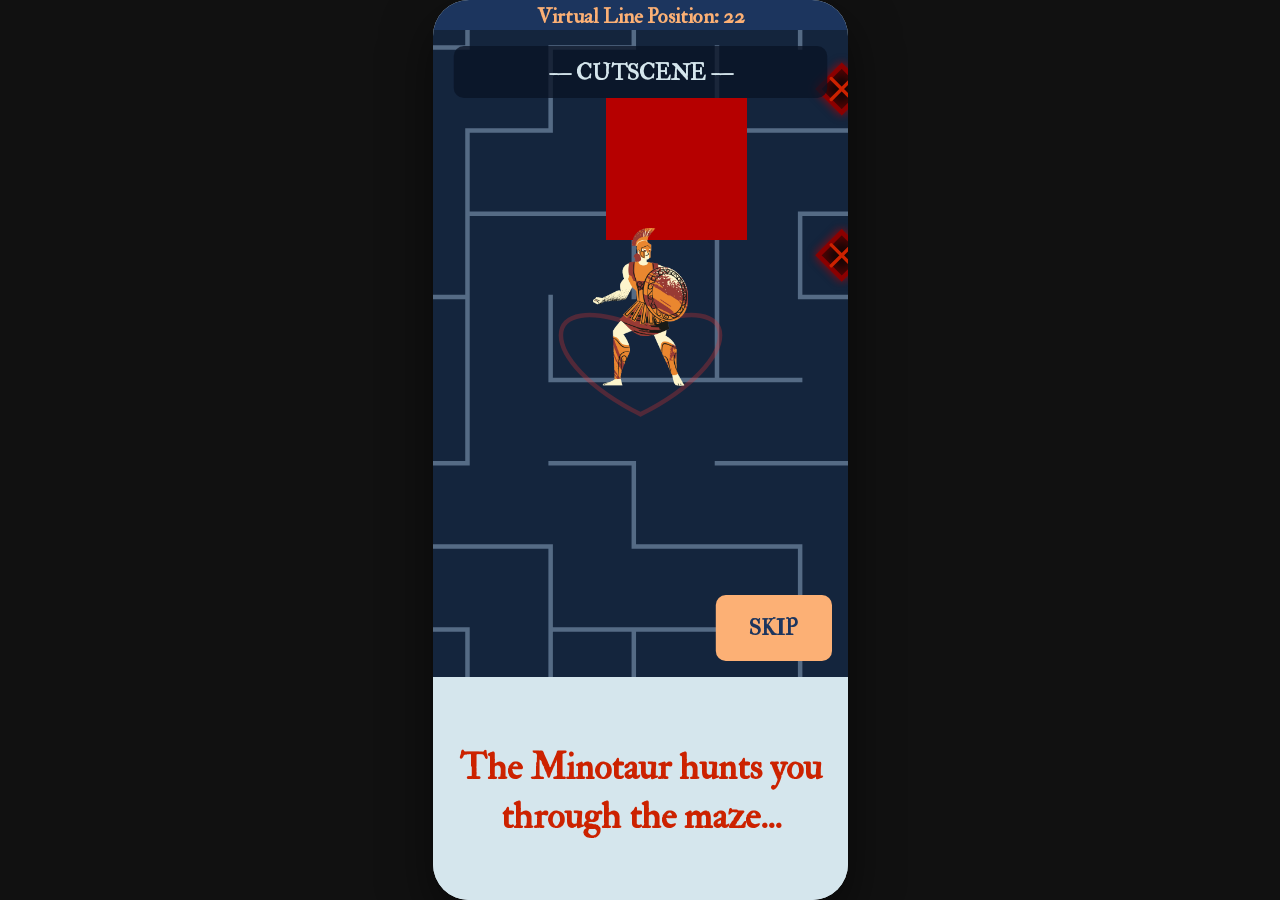
==== commit 362f3f7a: "Revert "Merge branch 'olive' into sunny" This reverts commit b42676ea2eb559749b96a100a1e92dcdcf6ac5e" ====
--- a/index.html
+++ b/index.html
@@ -1,196 +1,2451 @@
-<!DOCTYPE html>
+﻿<!DOCTYPE html>
 <html lang="en">
 <head>
-    <meta charset="UTF-8">
-    <meta name="viewport" content="width=device-width, initial-scale=1.0">
-    <title>Linorinth - Language Selection</title>
-
-    <link rel="preconnect" href="https://fonts.googleapis.com">
-    <link rel="preconnect" href="https://fonts.gstatic.com" crossorigin>
-    <link href="https://fonts.googleapis.com/css2?family=Arima:wght@500&family=IM+Fell+Double+Pica&display=swap" rel="stylesheet">
-
-    <script src="translations.js"></script>
-
-    <style>
-        * {
-            box-sizing: border-box;
-            margin: 0;
-            padding: 0;
-        }
-
-        body {
-            display: flex;
-            justify-content: center;
-            align-items: center;
-            min-height: 100vh;
-            background-color: #f0f4f8;
-        }
-
-        /* Language Screen Base Frame Canvas Wrapper */
-        .screen-container {
-            position: relative;
-            width: 361px;
-            height: 660px;
-            background: #C1DEE4;
-            overflow: hidden;
-            box-shadow: 0px 10px 30px rgba(0,0,0,0.1);
-        }
-
-        /* Ellipse 3 Background Blur */
-        .blur-bg {
-            position: absolute;
-            width: 227px;
-            left: calc(50% - 227px/2 + 3px);
-            top: -164px;
-            bottom: 496px;
-            background: rgba(255, 255, 255, 0.8);
-            filter: blur(150px);
-            pointer-events: none;
-            z-index: 10;
-        }
-
-        .inner-card {
-            position: absolute;
-            width: 340px;
-            height: 633px;
-            left: 11px;
-            top: 10px;
-            background: #D3E8EC;
-            border-radius: 30px;
-            font-family: 'IM Fell Double Pica', serif;
-
-            display: flex;
-            flex-direction: column;
-            align-items: center;
-            padding: 40px 20px;
-            box-sizing: border-box;
-        }
-
-        .logo-vector {
-            width: 201px;
-            height: 54px;
-            margin-bottom: 14px;
-            flex-shrink: 0;
-        }
-
-        .welcome-title {
-            font-size: 32px;
-            line-height: 38px;
-            text-align: center;
-            letter-spacing: 0.05em;
-            color: #14325C;
-            margin-bottom: 4px;
-            font-weight: 400;
-        }
-
-        .subtitle {
-            font-size: 22px;
-            line-height: 28px;
-            text-align: center;
-            color: #14325C;
-            margin-bottom: 30px;
-        }
-
-        .languages-grid {
-            display: grid;
-            grid-template-columns: repeat(2, 1fr);
-            gap: 24px 16px;
-            width: 100%;
-            max-width: 280px;
-            margin-top: auto;
-            margin-bottom: auto; /* Centers the whole button grid dynamically in the available space */
-        }
-
-        /* Global Structural Language Action Option Reset Styles */
-        .lang-button {
-            display: flex;
-            flex-direction: column;
-            align-items: center;
-            text-decoration: none;
-            color: inherit;
-            cursor: pointer;
-            transition: opacity 0.2s ease, transform 0.1s ease;
-            width: 100%;
-        }
-        .lang-button:hover {
-            opacity: 0.85;
-        }
-        .lang-button:active {
-            transform: scale(0.97);
-        }
-
-        /* FIX 5: Standardized flag graphics globally so they size evenly */
-        .flag-asset {
-            width: 93px;
-            height: 57px;
-            background-size: cover;
-            background-repeat: no-repeat;
-            background-position: center;
-            border-radius: 4px;
-            box-shadow: 0px 2px 4px rgba(0,0,0,0.08);
-            margin-bottom: 8px;
-            flex-shrink: 0;
-        }
-
-        .flag-english { background-image: url('decorative_assets/England.png'); }
-        .flag-greece  { background-image: url('decorative_assets/Greece.png'); }
-        .flag-germany { background-image: url('decorative_assets/Germany.png'); }
-        .flag-france  { background-image: url('decorative_assets/France.png'); }
-
-        .lang-label {
-            width: 100%;
-            font-size: 20px;
-            line-height: 24px;
-            text-align: center;
-            color: #14325C;
-            white-space: normal;
-            word-wrap: break-word;
-        }
-
-        .label-greece {
-            font-family: 'Arima', system-ui;
-            font-weight: 500;
-        }
-    </style>
+  <meta charset="UTF-8">
+  <meta name="viewport" content="width=device-width, initial-scale=1.0, user-scalable=no">
+  <title>Linorinth - Game</title>
+
+  <link rel="preconnect" href="https://fonts.googleapis.com">
+  <link rel="preconnect" href="https://fonts.gstatic.com" crossorigin>
+  <link href="https://fonts.googleapis.com/css2?family=IM+Fell+Double+Pica&display=swap" rel="stylesheet">
+
+  <script src="translations.js"></script>
+
+  <style>
+    @import url('https://fonts.googleapis.com/css2?family=IM+Fell+Double+Pica&display=swap');
+
+    * { margin: 0; padding: 0; box-sizing: border-box; }
+    body {
+      background: #111;
+      display: flex;
+      justify-content: center;
+      align-items: center;
+      height: 100vh;
+      overflow: hidden;
+      font-family: 'IM Fell Double Pica', serif;
+      color: #1C355E;
+    }
+    #app-frame {
+      position: relative;
+      background-color: #D5E6ED;
+      border-radius: 36px;
+      box-shadow: 0 20px 50px rgba(0,0,0,0.5);
+      overflow: hidden;
+      display: flex;
+      flex-direction: column;
+    }
+    canvas { display: block; touch-action: none; }
+
+    .paused-container {
+      position: relative;
+      width: 100%;
+      height: 100%;
+      background: #C1DEE4;
+      overflow: hidden;
+      box-shadow: 0 10px 30px rgba(0,0,0,0.1);
+    }
+
+    .resume-game-overlay-link {
+      position: absolute;
+      top: 0;
+      left: 0;
+      width: 100%;
+      height: 100%;
+      z-index: 120;
+      cursor: pointer;
+    }
+
+    .blur-bg-ellipse {
+      position: absolute;
+      width: 227px;
+      left: calc(50% - 227px/2 + 3px);
+      top: -164px;
+      bottom: 496px;
+      background: rgba(255, 255, 255, 0.8);
+      filter: blur(150px);
+      pointer-events: none;
+      z-index: 10;
+    }
+
+    .inner-panel-card {
+      position: absolute;
+      width: calc(100% - 22px);
+      height: calc(100% - 22px);
+      left: 11px;
+      top: 10px;
+      background: #D3E8EC;
+      border-radius: 30px;
+    }
+
+    .logo-vector {
+      position: absolute;
+      width: 201.16px;
+      height: 54.35px;
+      left: 50%;
+      transform: translateX(-50%);
+      top: 49.28px;
+    }
+
+    .game-paused-title {
+      position: absolute;
+      width: 260px;
+      height: 50px;
+      left: calc(50% - 260px/2);
+      top: 130px;
+      font-style: normal;
+      font-weight: 400;
+      font-size: 32px;
+      line-height: 40px;
+      text-align: center;
+      color: #14325C;
+    }
+
+    .play-polygon-icon {
+      box-sizing: border-box;
+      position: absolute;
+      width: 100px;
+      height: 100px;
+      left: calc(50% - 100px/2);
+      top: 166px;
+      background: #F9B271;
+      border: 5px solid rgba(255, 255, 255, 0.15);
+      transform: rotate(90deg);
+      clip-path: polygon(50% 0%, 0% 100%, 100% 100%);
+    }
+
+    /* --- ADJUSTED PAUSE OVERLAY STYLES --- */
+
+    .tutorial-steps {
+      position: absolute;
+      left: 0;
+      width: 100%;
+      top: 250px;
+    }
+
+    .tutorial-row {
+      position: relative;
+      min-height: 80px;
+    }
+
+    .step-text {
+      position: absolute;
+      width: 250px;
+      font-size: 15px;
+      line-height: 70px;
+      color: #14325C;
+      white-space: nowrap;
+    }
+
+    .tutorial-row.left .step-text {
+      left: 30px;
+      text-align: left;
+    }
+
+    .tutorial-row.right .step-text {
+      right: 30px;
+      text-align: right;
+    }
+
+    .tutorial-row.right .project-img-1,
+    .tutorial-row.right .project-img-3 {
+      position: absolute;
+      right: 30px;
+      top: 40px;
+    }
+
+    .tutorial-row.left .project-img-2,
+    .tutorial-row.left .project-img-4 {
+      position: absolute;
+      left: 30px;
+      top: 40px;
+    }
+
+    .project-img-1 {
+      width: 108px;
+      height: 44px;
+      flex-shrink: 0;
+      background: url('decorative_assets/find_sword.png') center/contain no-repeat;
+    }
+
+    .project-img-2 {
+      width: 145px;
+      height: 59px;
+      flex-shrink: 0;
+      background: url('decorative_assets/kill_minotaur.png') center/contain no-repeat;
+    }
+
+    .project-img-3 {
+      width: 165px;
+      height: 77px;
+      flex-shrink: 0;
+      background: url('decorative_assets/escape.png') center/contain no-repeat;
+    }
+
+    .project-img-4 {
+      width: 44px;
+      height: 58px;
+      flex-shrink: 0;
+      background: url('decorative_assets/enter_palace.png') center/contain no-repeat;
+    }
+
+    .resume-instruction {
+      position: absolute;
+      bottom: 20px;
+      width: 100%;
+      text-align: center;
+      font-size: 14px;
+      color: rgba(20, 50, 92, 0.6);
+      letter-spacing: 0.05em;
+    }
+
+    /* --- NEW KEY BUTTON & SYMBOLS OVERLAY STYLES --- */
+    /* --- RECONFIGURED SYMBOLS KEY STYLES (MATCHES PAUSE OVERLAY) --- */
+    .view-key-btn {
+      position: absolute;
+      bottom: 65px;
+      left: 50%;
+      transform: translateX(-50%);
+      width: 240px;
+      height: 44px;
+      background: #14325C;
+      color: #C1DEE4;
+      border: none;
+      border-radius: 22px;
+      font-family: 'IM Fell Double Pica', serif;
+      font-size: 17px;
+      letter-spacing: 0.05em;
+      cursor: pointer;
+      box-shadow: 0 4px 10px rgba(0,0,0,0.15);
+      z-index: 130;
+    }
+
+    .view-key-btn:hover {
+      background: #1c437a;
+    }
+
+    .hidden {
+      display: none !important;
+    }
+
+    /* Structural wrapper matches .paused-container */
+    .key-page-container {
+      position: relative;
+      width: 100%;
+      height: 100%;
+      background: #C1DEE4;
+      overflow: hidden;
+      font-family: 'IM Fell Double Pica', serif;
+    }
+
+    /* Text header properties matching .game-paused-title */
+    .key-text-header {
+      position: absolute;
+      width: 260px;
+      height: 40px;
+      left: calc(50% - 260px/2);
+      top: 115px;
+      font-family: 'IM Fell Double Pica', serif;
+      font-style: normal;
+      font-weight: 400;
+      font-size: 32px;
+      line-height: 40px;
+      text-align: center;
+      letter-spacing: 0.05em;
+      color: #14325C;
+    }
+
+    .key-text-sub {
+      position: absolute;
+      width: 260px;
+      height: 25px;
+      left: calc(50% - 260px/2);
+      top: 160px;
+      font-family: 'IM Fell Double Pica', serif;
+      font-style: normal;
+      font-weight: 400;
+      font-size: 20px;
+      line-height: 25px;
+      text-align: center;
+      letter-spacing: 0.05em;
+      color: #14325C;
+    }
+
+    /* List Container absolute tracking positions (Matches your Step Texts vertical flow) */
+    .key-list-wrapper {
+      position: absolute;
+      width: 260px;
+      height: 430px;
+      left: calc(50% - 260px/2);
+      top: 220px;
+    }
+
+    /* Explicit item block rows separated symmetrically to handle labels cleanly */
+    .key-row-item {
+      position: absolute;
+      width: 100%;
+      height: 60px;
+      display: flex;
+      align-items: center;
+    }
+
+    /* Individual item offsets calculated to reflect standard layout grids */
+    .key-row-item:nth-child(1) { top: 0; }
+    .key-row-item:nth-child(2) { top: 86px; }
+    .key-row-item:nth-child(3) { top: 172px; }
+    .key-row-item:nth-child(4) { top: 258px; }
+    .key-row-item:nth-child(5) { top: 344px; }
+
+    .key-symbol-box {
+      box-sizing: border-box;
+      width: 60px;
+      height: 60px;
+      border: 1px solid #14325C;
+      background-size: 100% 100%;
+      background-repeat: no-repeat;
+      background-position: center;
+      background-origin: content-box;
+    }
+
+    .key-symbol-label {
+      margin-left: 24px;
+      font-family: 'IM Fell Double Pica', serif;
+      font-style: normal;
+      font-weight: 400;
+      font-size: 20px;
+      line-height: 60px;
+      color: #14325C;
+      letter-spacing: 0.05em;
+    }
+  </style>
 </head>
 <body>
 
-<div class="screen-container">
-    <div class="blur-bg"></div>
-
-    <div class="inner-card">
-
-        <img src="slop/logo.svg" alt="LINORINTH" class="logo-vector">
-
-        <h1 class="welcome-title" data-i18n="welcome">WELCOME</h1>
-        <p class="subtitle" data-i18n="select_lang">Select your language</p>
-
-        <div class="languages-grid">
-
-            <a href="info-page.html" class="lang-button" onclick="setLanguage('en')">
-                <div class="flag-asset flag-english"></div>
-                <div class="lang-label">English</div>
-            </a>
-
-            <a href="info-page.html" class="lang-button" onclick="setLanguage('el')">
-                <div class="flag-asset flag-greece"></div>
-                <div class="lang-label label-greece">Ελληνικά</div>
-            </a>
-
-            <a href="info-page.html" class="lang-button" onclick="setLanguage('de')">
-                <div class="flag-asset flag-germany"></div>
-                <div class="lang-label">Deutsch</div>
-            </a>
-
-            <a href="info-page.html" class="lang-button" onclick="setLanguage('fr')">
-                <div class="flag-asset flag-france"></div>
-                <div class="lang-label">Français</div>
-            </a>
-
+<div id="app-frame">
+  <canvas id="c"></canvas>
+
+  <div id="pause-overlay" style="display: none; position: absolute; top: 0; left: 0; width: 100%; height: 100%; z-index: 100;">
+
+    <div class="paused-container" id="pause-main-screen">
+      <div class="resume-game-overlay-link" onclick="resumeMyGame()"></div>
+      <div class="blur-bg-ellipse"></div>
+      <div class="inner-panel-card">
+        <img src="logo.svg" alt="LINORINTH" class="logo-vector">
+        <h1 class="game-paused-title" data-i18n="game_paused">Game Paused</h1>
+        <div class="play-polygon-icon"></div>
+
+        <div class="tutorial-steps">
+
+          <div class="tutorial-row right">
+            <div class="step-text">STEP 1. FIND SWORD</div>
+            <div class="project-img-1"></div>
+          </div>
+
+          <div class="tutorial-row left">
+            <div class="step-text">STEP 2. SLAY MINOTAUR</div>
+            <div class="project-img-2"></div>
+          </div>
+
+          <div class="tutorial-row right">
+            <div class="step-text">STEP 3. ESCAPE LABYRINTH</div>
+            <div class="project-img-3"></div>
+          </div>
+
+          <div class="tutorial-row left">
+            <div class="step-text">STEP 4. ENTER KNOSSOS PALACE</div>
+            <div class="project-img-4"></div>
+          </div>
         </div>
 
+        <button class="view-key-btn" onclick="openSymbolsKey(event)" data-i18n="view_key">VIEW SYMBOLS KEY</button>
+
+        <div class="resume-instruction" data-i18n="tap_resume" >TAP ANYWHERE TO RESUME GAME</div>
+      </div>
     </div>
+
+    <div class="key-page-container hidden" id="pause-symbols-screen">
+      <div class="resume-game-overlay-link" onclick="resumeMyGame()"></div>
+      <div class="blur-bg-ellipse"></div>
+      <div class="inner-panel-card">
+        <img src="logo.svg" alt="LINORINTH" class="logo-vector">
+
+        <div class="key-text-header" data-i18n="key_header">KEY</div>
+        <div class="key-text-sub" data-i18n="key_sub">TO GAME SYMBOLS</div>
+
+        <div class="key-list-wrapper">
+          <div class="key-row-item">
+            <div class="key-symbol-box" style="background-image: url('decorative_assets/symbols_assets/minitheseus.png');"></div>
+            <span class="key-symbol-label" data-i18n="symbol_you">YOU</span>
+          </div>
+          <div class="key-row-item">
+            <div class="key-symbol-box" style="background-image: url('decorative_assets/symbols_assets/minitaur.png');"></div>
+            <span class="key-symbol-label" data-i18n="symbol_minotaur">MINOTAUR</span>
+          </div>
+          <div class="key-row-item">
+            <div class="key-symbol-box" style="background-image: url('decorative_assets/symbols_assets/traps.png');"></div>
+            <span class="key-symbol-label" data-i18n="symbol_traps">TRAPS</span>
+          </div>
+          <div class="key-row-item">
+            <div class="key-symbol-box" style="background-image: url('decorative_assets/symbols_assets/sword.png');"></div>
+            <span class="key-symbol-label" data-i18n="symbol_sword">SWORD</span>
+          </div>
+          <div class="key-row-item">
+            <div class="key-symbol-box" style="background-image: url('decorative_assets/symbols_assets/thread.png');"></div>
+            <span class="key-symbol-label" data-i18n="symbol_thread">THREAD</span>
+          </div>
+        </div>
+
+        <div class="resume-instruction" data-i18n="tap_resume">TAP ANYWHERE TO RESUME GAME</div>
+      </div>
+    </div>
+  </div>
+
+  <script>
+    'use strict';
+
+    const canvas = document.getElementById('c');
+    const ctx = canvas.getContext('2d');
+
+    const ASPECT = 390 / 844;
+    let W, H;
+
+    function resizeAppFrame() {
+      if (window.innerHeight * ASPECT <= window.innerWidth) { H = window.innerHeight; W = Math.floor(H * ASPECT); }
+      else { W = window.innerWidth; H = Math.floor(W / ASPECT); }
+      const frame = document.getElementById('app-frame');
+      frame.style.width = W + 'px';
+      frame.style.height = H + 'px';
+      canvas.width = W; canvas.height = H;
+      canvas.style.width = W + 'px'; canvas.style.height = H + 'px';
+    }
+    window.addEventListener('resize', resizeAppFrame);
+    resizeAppFrame();
+
+    const QUEUE_H = Math.max(24, Math.floor(H * 0.034));
+    const GAME_H_CUTSCENE = Math.floor(H * 0.7525);
+    const GAME_H_FULL = H;
+
+    let GAME_H = GAME_H_CUTSCENE;
+    let CTRL_H = H - GAME_H;
+
+    function updateLayout(){
+      GAME_H =
+              (gameState === 'INTRO' || gameState === 'ARIADNE')
+                      ? GAME_H_CUTSCENE
+                      : GAME_H_FULL;
+
+      CTRL_H = H - GAME_H;
+    }
+    const CELL = Math.floor(W / 11);
+    const COLS = 23, ROWS = 23;
+    const MAZE_W = COLS * CELL, MAZE_H = ROWS * CELL;
+
+    const maze = new Uint8Array(ROWS * COLS);
+    function idx(r, c) { return r * COLS + c; }
+
+    let spawnRoom = {side:'top', r0:0, c0:0};
+
+    function generateMaze() {
+      maze.fill(0);
+      const visited = new Uint8Array(ROWS * COLS);
+      const stack = [0]; visited[0] = 1;
+      const dirs = [{dr:-1,dc:0,bit:1,ob:4},{dr:0,dc:1,bit:2,ob:8},{dr:1,dc:0,bit:4,ob:1},{dr:0,dc:-1,bit:8,ob:2}];
+      while (stack.length) {
+        const top = stack[stack.length-1], r = Math.floor(top/COLS), c = top%COLS;
+        const sh = dirs.slice().sort(() => Math.random()-0.5);
+        let moved = false;
+        for (const d of sh) {
+          const nr=r+d.dr, nc=c+d.dc;
+          if (nr<0||nr>=ROWS||nc<0||nc>=COLS||visited[idx(nr,nc)]) continue;
+          maze[idx(r,c)]|=d.bit; maze[idx(nr,nc)]|=d.ob;
+          visited[idx(nr,nc)]=1; stack.push(idx(nr,nc)); moved=true; break;
+        }
+        if (!moved) stack.pop();
+      }
+
+      // Braid: knock down most dead ends to add loops so the player has
+      // more routes around the Minotaur instead of getting cornered.
+      for (let r = 0; r < ROWS; r++) {
+        for (let c = 0; c < COLS; c++) {
+          const cell = idx(r, c);
+          const degree = (maze[cell]&1?1:0)+(maze[cell]&2?1:0)+(maze[cell]&4?1:0)+(maze[cell]&8?1:0);
+          if (degree !== 1) continue;
+          if (Math.random() < 0.95) continue;
+          const candidates = [];
+          for (const d of DMAP) {
+            const nr = r+d.dr, nc = c+d.dc;
+            if (nr<0||nr>=ROWS||nc<0||nc>=COLS) continue;
+            if (maze[cell] & d.bit) continue;
+            candidates.push(d);
+          }
+          if (!candidates.length) continue;
+          const d = candidates[Math.floor(Math.random()*candidates.length)];
+          const ob = d.bit===1?4 : d.bit===2?8 : d.bit===4?1 : 2;
+          maze[cell] |= d.bit;
+          maze[idx(r+d.dr, c+d.dc)] |= ob;
+        }
+      }
+
+      const _sides = ['top','bottom','left','right'];
+      const _side  = _sides[Math.floor(Math.random()*4)];
+      const _sr0   = _side==='top' ? 0 : _side==='bottom' ? ROWS-2 : Math.floor(Math.random()*(ROWS-1));
+      const _sc0   = _side==='left' ? 0 : _side==='right' ? COLS-2 : Math.floor(Math.random()*(COLS-1));
+      spawnRoom.side = _side; spawnRoom.r0 = _sr0; spawnRoom.c0 = _sc0;
+
+      maze[idx(_sr0,  _sc0)]   |= 2|4;
+      maze[idx(_sr0,  _sc0+1)] |= 4|8;
+      maze[idx(_sr0+1,_sc0)]   |= 1|2;
+      maze[idx(_sr0+1,_sc0+1)] |= 1|8;
+      if(_side==='top')    { maze[idx(_sr0+1,_sc0+1)]|=4; maze[idx(_sr0+2,_sc0+1)]|=1; }
+      if(_side==='bottom') { maze[idx(_sr0,  _sc0+1)]|=1; maze[idx(_sr0-1,_sc0+1)]|=4; }
+      if(_side==='left')   { maze[idx(_sr0+1,_sc0+1)]|=2; maze[idx(_sr0+1,_sc0+2)]|=8; }
+      if(_side==='right')  { maze[idx(_sr0+1,_sc0)]  |=8; maze[idx(_sr0+1,_sc0-1)]|=2; }
+    }
+
+    const DMAP = [{dr:-1,dc:0,bit:1},{dr:0,dc:1,bit:2},{dr:1,dc:0,bit:4},{dr:0,dc:-1,bit:8}];
+
+    generateMaze();
+
+    function bfs(sr, sc, er, ec) {
+      const prev = new Int16Array(ROWS*COLS).fill(-1), vis = new Uint8Array(ROWS*COLS);
+      const q = [idx(sr,sc)]; vis[idx(sr,sc)] = 1;
+      let head = 0; const tgt = idx(er,ec);
+      while (head < q.length) {
+        const cur = q[head++]; if (cur===tgt) break;
+        const r=Math.floor(cur/COLS), c=cur%COLS;
+        for (const d of DMAP) {
+          if (!(maze[cur]&d.bit)) continue;
+          const ni = idx(r+d.dr, c+d.dc);
+          if (!vis[ni]) { vis[ni]=1; prev[ni]=cur; q.push(ni); }
+        }
+      }
+      const path=[]; let cur=tgt; while(cur!==-1){path.unshift(cur);cur=prev[cur];} return path;
+    }
+
+    function bfsDist(sr, sc) {
+      const dist = new Int16Array(ROWS*COLS).fill(-1);
+      dist[idx(sr,sc)] = 0;
+      const q = [idx(sr,sc)]; let head = 0;
+      while (head < q.length) {
+        const cur = q[head++];
+        const r=Math.floor(cur/COLS), c=cur%COLS;
+        for (const d of DMAP) {
+          if (!(maze[cur]&d.bit)) continue;
+          const ni = idx(r+d.dr, c+d.dc);
+          if (dist[ni]===-1) { dist[ni]=dist[cur]+1; q.push(ni); }
+        }
+      }
+      return dist;
+    }
+
+    function bfsRunAway(mr, mc, pr, pc) {
+      const playerDist = bfsDist(pr, pc);
+      let maxD = -1, tr = mr, tc = mc;
+      for (let r=0; r<ROWS; r++) for (let c=0; c<COLS; c++) {
+        const d = playerDist[idx(r,c)];
+        if (d > maxD) { maxD=d; tr=r; tc=c; }
+      }
+      return bfs(mr, mc, tr, tc);
+    }
+
+    function releaseJoy(){
+      dragInput.active = false;
+    }
+
+    function drawTheseusFigure(x,y,s,facing,isTheseus,walkPhase=0){
+      const img = isTheseus
+              ? (facing==='left' ? swordLeftImg : swordRightImg)
+              : (facing==='left' ? bodyLeftImg  : bodyRightImg);
+      const loaded = isTheseus
+              ? (facing==='left' ? swordLeftLoaded : swordRightLoaded)
+              : (facing==='left' ? bodyLeftLoaded  : bodyRightLoaded);
+
+      if (!loaded) {
+        drawStickFigure(x,y,s,'#D5E6ED',walkPhase);
+        if (isTheseus) drawSwordOnFigure(x,y,s);
+        return;
+      }
+
+      const h = s*5;
+      const w = h * (img.naturalWidth / img.naturalHeight);
+      ctx.drawImage(img, x - w/2, y + s*1.5 - h, w, h);
+    }
+
+    function cellCenter(r,c) { return {x:c*CELL+CELL/2, y:r*CELL+CELL/2}; }
+    function worldToCell(x,y) {
+      return {r:Math.max(0,Math.min(ROWS-1,Math.floor(y/CELL))), c:Math.max(0,Math.min(COLS-1,Math.floor(x/CELL)))};
+    }
+    function dist(ax,ay,bx,by) { return Math.hypot(ax-bx,ay-by); }
+
+    const PLAYER_R=CELL*0.28, MINO_R=CELL*0.33;
+    let playerSpawn, swordSpawn, minoSpawn;
+    function initSpawns(){
+      playerSpawn = {x:(spawnRoom.c0+1)*CELL, y:(spawnRoom.r0+1)*CELL};
+      swordSpawn  = randomSpawn([playerSpawn], ROWS/3);
+      minoSpawn   = randomSpawn([playerSpawn, swordSpawn], ROWS/4);
+    }
+
+    function randomSpawn(others=[], minCells=0) {
+      for (let a=0; a<2000; a++) {
+        const r=Math.floor(Math.random()*ROWS), c=Math.floor(Math.random()*COLS);
+        const {x,y}=cellCenter(r,c);
+        let ok=true;
+        for (const o of others) if (dist(x,y,o.x,o.y)<minCells*CELL){ok=false;break;}
+        if (ok) return {x,y};
+      }
+      return cellCenter(Math.floor(ROWS/2),Math.floor(COLS/2));
+    }
+
+    initSpawns();
+
+    const TRIVIA_IMG_QUEENS = "decorative_assets/queens_megaron.jpg";
+    const TRIVIA_IMG_KINGS = "decorative_assets/throne_room.jpg";
+
+    const TRIVIA_QUESTIONS = [
+      { q: 'What does "labrys" refer to?',
+        opts: ["Single-headed axe", "Double-headed axe", "Labyrinth", "Palace"], a: 1 },
+      { q: "Which animal held the greatest symbolic and religious significance to the Minoans?",
+        opts: ["Bull", "Horse", "Bobcat", "Boar"], a: 0 },
+      { q: "From which mountain did the inhabitants of Knossos Palace obtain fresh water through aqueducts?",
+        opts: ["Mount Zeus", "Mount Ida", "Mount Juktas", "Mount Olympus"], a: 2 },
+      { q: "During what period was Knossos Palace first built?",
+        opts: ["Stone Age", "Bronze Age", "Dark Ages", "Classical Period"], a: 1 },
+      { q: "How many main entrance points did Knossos Palace have?",
+        opts: ["1", "2", "3", "4"], a: 3 },
+      { q: "About how old is Knossos Palace (in years)?",
+        opts: ["2,000", "4,000", "5,000", "8,000"], a: 1 },
+      { q: "Who built Knossos Palace?",
+        opts: ["Minoans", "Spartans", "Athenians", "Sumerians"], a: 0 },
+      { q: "What was the reason for the second construction of the palace in 1700 BCE?",
+        opts: ["Earthquake", "Tsunami", "Flood", "Avalanche"], a: 0 },
+      { q: "What room is this in Knossos Palace?",
+        opts: ["Throne Room", "Queen's Megaron", "The Washroom", "The Dining Room"], a: 0,
+        img: TRIVIA_IMG_KINGS },
+      { q: "What room is this in Knossos Palace?",
+        opts: ["Throne Room", "Queen's Megaron", "The Washroom", "The Dining Room"], a: 1,
+        img: TRIVIA_IMG_QUEENS },
+      { q: "Who was the ruler of the Minoans?",
+        opts: ["King Minos", "Zeus", "The Minotaur", "Poseidon"], a: 0 },
+      { q: "Who eventually slays the Minotaur in the myth of the labyrinth?",
+        opts: ["Poseidon", "Theseus", "An Athenian", "King Minos"], a: 1 },
+      { q: "The Minotaur, according to myth, has...",
+        opts: ["Body of a man, head of a bull", "Head of a man, body of a bull", "Head of a horse, body of a bull", "Head of a god, body of a man"], a: 0 },
+      { q: "RIDDLE: I am strong and horned, I appear in art and leap through air, I was sacred to the people here. What am I?",
+        opts: ["Bull", "Deer", "Goat", "Rhino"], a: 0 },
+      { q: "RIDDLE: With trident raised, I stir the sea, Earthquakes follow easily. Who am I?",
+        opts: ["Poseidon", "Zeus", "Theseus", "Apollo"], a: 0 },
+    ];
+    const NUM_TRAPS = 20;
+    let traps = [];
+    let triviaState = null;
+
+    function initTraps() {
+      traps = [];
+      for (let i = 0; i < NUM_TRAPS; i++) {
+        const forbidden = [playerSpawn, swordSpawn, minoSpawn, ...traps.map(t => ({x:t.x, y:t.y}))];
+        const pos = randomSpawn(forbidden, 1);
+        traps.push({ x: pos.x, y: pos.y, cleared: false });
+      }
+    }
+    initTraps();
+
+    const player = {x:0,y:0,r:PLAYER_R,isTheseus:false, facing:'right'};
+    const mino   = {x:0,y:0,r:MINO_R,path:[],pathTimer:0};
+    let SWORD_X=0, SWORD_Y=0, swordCollected=false;
+
+    let gameState='INTRO', theseusTimer=0, lastTime=0, heartPhase=0, minoKilled=false, killFlashTimer=0;
+    updateLayout();
+    let introAnim = null;
+    let screenFadeAlpha = 0;
+    let threadPath=[], threadPlayerCell={r:-1,c:-1};
+    let threadItemX=0, threadItemY=0, threadCollected=false;
+    let minimapAlpha = 0.9;
+    let zoom = 1.0;
+
+    let pauseImgLoaded = false;
+    let instImgLoaded = false;
+    let quitImgLoaded = false;
+
+    const pauseBtnImg = new Image();
+    pauseBtnImg.onload = () => { pauseImgLoaded = true; };
+    pauseBtnImg.src = 'pause.png';
+
+    const instructionsImg = new Image();
+    instructionsImg.onload = () => { instImgLoaded = true; };
+    instructionsImg.src = 'instructions.png';
+
+    const quitBtnImg = new Image();
+    quitBtnImg.onload = () => { quitImgLoaded = true; };
+    quitBtnImg.src = 'quit.png';
+
+    let bodyLeftLoaded = false, bodyRightLoaded = false, swordLeftLoaded = false, swordRightLoaded = false;
+    const bodyLeftImg = new Image();
+    bodyLeftImg.onload = () => { bodyLeftLoaded = true; };
+    bodyLeftImg.src = 'theseus_assets/body_left.png';
+
+    const bodyRightImg = new Image();
+    bodyRightImg.onload = () => { bodyRightLoaded = true; };
+    bodyRightImg.src = 'theseus_assets/body_right.png';
+
+    const swordLeftImg = new Image();
+    swordLeftImg.onload = () => { swordLeftLoaded = true; };
+    swordLeftImg.src = 'theseus_assets/sword_left.png';
+
+    const swordRightImg = new Image();
+    swordRightImg.onload = () => { swordRightLoaded = true; };
+    swordRightImg.src = 'theseus_assets/sword_right.png';
+
+    let minotaurImgLoaded = false;
+    const minotaurImg = new Image();
+    minotaurImg.onload = () => { minotaurImgLoaded = true; };
+    minotaurImg.src = 'minotaur_red.png';
+
+    let ariadne = {x:0, y:0, r:PLAYER_R, path:[], pathTimer:0};
+    let ariadnePhase = null; // null | 'approach' | 'escape'
+    let escapeWalkPhase = 0;
+    let ariadneTrail = [], playerTrailIdx = 0; /*, pinchActive = false, pinchStartDist = 1, pinchStartZoom = 1;*/
+
+    const triviaImgCache = {};
+    function getTriviaImg(src) {
+      if (!triviaImgCache[src]) {
+        const entry = { img: new Image(), loaded: false, error: false };
+        entry.img.onload  = () => { entry.loaded = true; };
+        entry.img.onerror = () => { entry.error  = true; console.warn('Trivia image failed to load:', src); };
+        entry.img.src = src;
+        triviaImgCache[src] = entry;
+      }
+      return triviaImgCache[src];
+    }
+    // Preload all trivia images at startup
+    TRIVIA_QUESTIONS.forEach(q => { if (q.img) getTriviaImg(q.img); });
+
+    const LOST_GAME_URL = "game-over.html";
+
+    function applySpawns(){
+      player.x=playerSpawn.x; player.y=playerSpawn.y; player.isTheseus=false;
+      mino.x=minoSpawn.x; mino.y=minoSpawn.y; mino.path=[]; mino.pathTimer=0;
+      SWORD_X=swordSpawn.x; SWORD_Y=swordSpawn.y; swordCollected=false;
+      minoKilled=false; killFlashTimer=0; threadPath=[]; threadPlayerCell={r:-1,c:-1};
+      threadCollected=false; threadItemX=0; threadItemY=0; minimapAlpha=0.9;
+      ariadnePhase=null; ariadne.path=[]; ariadne.pathTimer=0; escapeWalkPhase=0; ariadneTrail=[]; playerTrailIdx=0;
+    }
+    applySpawns();
+    startIntro();
+
+    let queuePos = localStorage.getItem("queuePos");
+
+    if (!queuePos) {
+      queuePos = (Math.floor(Math.random() * 21) + 20).toString();
+      localStorage.setItem("queuePos", queuePos);
+    }
+
+    let queueTimer = 15 + Math.random() * 25;
+
+    function cellWalls(r, c) {
+      const walls=[], x=c*CELL, y=r*CELL, cell=maze[idx(r,c)];
+      if(!(cell&1)) walls.push([x,y,x+CELL,y]);
+      if(!(cell&2)) walls.push([x+CELL,y,x+CELL,y+CELL]);
+      if(!(cell&4)) walls.push([x,y+CELL,x+CELL,y+CELL]);
+      if(!(cell&8)) walls.push([x,y,x,y+CELL]);
+      return walls;
+    }
+    function circleVsSeg(cx,cy,cr,x1,y1,x2,y2){
+      const fillX=x2-x1,fillY=y2-y1,len2=fillX*fillX+fillY*fillY;
+      let t=((cx-x1)*fillX+(cy-y1)*fillY)/len2; t=Math.max(0,Math.min(1,t));
+      const dx=x1+t*fillX-cx,dy=y1+t*fillY-cy,d=Math.sqrt(dx*dx+dy*dy);
+      if(d<cr&&d>1e-6) return {nx:dx/d,ny:dy/d,pen:cr-d};
+      return null;
+    }
+    function isDoorWall(x1,y1,x2,y2){
+      const {side,r0,c0}=spawnRoom;
+      if(side==='top')    return y1===0     && y2===0     && x1>=c0*CELL && x2<=(c0+2)*CELL;
+      if(side==='bottom') return y1===MAZE_H && y2===MAZE_H && x1>=c0*CELL && x2<=(c0+2)*CELL;
+      if(side==='left')   return x1===0     && x2===0     && y1>=r0*CELL && y2<=(r0+2)*CELL;
+      if(side==='right')  return x1===MAZE_W && x2===MAZE_W && y1>=r0*CELL && y2<=(r0+2)*CELL;
+      return false;
+    }
+    function inDoorZone(ent){
+      const {side,r0,c0}=spawnRoom;
+      if(side==='top'||side==='bottom') return ent.x>=c0*CELL && ent.x<=(c0+2)*CELL;
+      return ent.y>=r0*CELL && ent.y<=(r0+2)*CELL;
+    }
+    function resolveWalls(ent){
+      const{r,c}=worldToCell(ent.x,ent.y);
+      for(let dr=-1;dr<=1;dr++) for(let dc=-1;dc<=1;dc++){
+        const nr=r+dr,nc=c+dc;
+        if(nr<0||nr>=ROWS||nc<0||nc>=COLS) continue;
+        for(const[x1,y1,x2,y2] of cellWalls(nr,nc)){
+          if((minoKilled || ariadnePhase==='escape') && isDoorWall(x1,y1,x2,y2)) continue;
+          const col=circleVsSeg(ent.x,ent.y,ent.r,x1,y1,x2,y2);
+          if(col){ent.x-=col.nx*col.pen;ent.y-=col.ny*col.pen;}
+        }
+      }
+      const canExit=(minoKilled || ariadnePhase==='escape') && inDoorZone(ent);
+      const {side}=spawnRoom;
+      ent.x=Math.max(canExit&&side==='left'  ?-ent.r*4:ent.r, Math.min(canExit&&side==='right' ?MAZE_W+ent.r*4:MAZE_W-ent.r, ent.x));
+      ent.y=Math.max(canExit&&side==='top'   ?-ent.r*4:ent.r, Math.min(canExit&&side==='bottom'?MAZE_H+ent.r*4:MAZE_H-ent.r, ent.y));
+    }
+
+    function getPos(cx,cy){
+      const rect=canvas.getBoundingClientRect();
+      return{x:(cx-rect.left)*(W/rect.width),y:(cy-rect.top)*(H/rect.height)};
+    }
+    // function getDpadLayout(){
+    //   const bs=Math.floor(CTRL_H*0.27), gap=50;
+    //   const cx=W/2, cy=GAME_H+CTRL_H/2;
+    //   return {bs,
+    //     up:   {x:cx-bs/2,         y:cy-bs-gap/2, w:bs,h:bs},
+    //     down: {x:cx-bs/2,         y:cy+gap/2,    w:bs,h:bs},
+    //     left: {x:cx-bs-gap/2,      y:cy-bs/2,     w:bs,h:bs},
+    //     right:{x:cx+gap/2,         y:cy-bs/2,     w:bs,h:bs},
+    //   };
+    // }
+
+    function restartGame(){generateMaze();initSpawns();initTraps();applySpawns();theseusTimer=0;gameState='PLAYING';
+      updateLayout();
+      triviaState=null;dragInput.active = false;}
+
+    function startIntro() {
+      const entryR = spawnRoom.r0 + 1, entryC = spawnRoom.c0 + 1;
+      const dmap = bfsDist(entryR, entryC);
+
+      // Find cells 22-32 steps from entrance for a longer, more dramatic chase
+      let candidates = [];
+      for (let r = 0; r < ROWS; r++) for (let c = 0; c < COLS; c++) {
+        const d = dmap[idx(r, c)];
+        if (d >= 22 && d <= 32) candidates.push({r, c});
+      }
+      if (!candidates.length) {
+        let best = {r: entryR, c: entryC}, bestD = 0;
+        for (let r = 0; r < ROWS; r++) for (let c = 0; c < COLS; c++) {
+          if (dmap[idx(r,c)] > bestD) { bestD = dmap[idx(r,c)]; best = {r, c}; }
+        }
+        candidates = [best];
+      }
+      const startCell = candidates[Math.floor(Math.random() * candidates.length)];
+      const playerPath = bfs(startCell.r, startCell.c, entryR, entryC);
+
+      // Player starts 2 cells ahead on the path so mino is close behind at the start
+      const MINO_HEAD = 2;
+      const minoCell = playerPath[0];
+      const pCell = playerPath[Math.min(MINO_HEAD, playerPath.length - 1)];
+      const minoStart = cellCenter(Math.floor(minoCell/COLS), minoCell%COLS);
+      const pStart   = cellCenter(Math.floor(pCell/COLS),    pCell%COLS);
+
+      player.x = pStart.x;   player.y = pStart.y;   player.isTheseus = false;
+      mino.x   = minoStart.x; mino.y   = minoStart.y; mino.path = []; mino.pathTimer = 0;
+      heartPhase = 0;
+
+      introAnim = { playerPath, playerPathPos: MINO_HEAD, elapsed: 0, textAlpha: 0 };
+    }
+
+    function openSymbolsKey(event) {
+      if (event) event.stopPropagation(); // Prevents background click layer from firing immediately
+      document.getElementById('pause-main-screen').classList.add('hidden');
+      document.getElementById('pause-symbols-screen').classList.remove('hidden');
+    }
+
+    function resumeMyGame() {
+      gameState = 'PLAYING';
+      updateLayout();
+      document.getElementById('pause-overlay').style.display = 'none';
+
+      // Always reset view states back to default panel layout on close
+      document.getElementById('pause-main-screen').classList.remove('hidden');
+      document.getElementById('pause-symbols-screen').classList.add('hidden');
+    }
+
+    function handleEndScreenClick(x, y) {
+      if (gameState === 'WIN') {
+        window.location.href = 'victory.html';
+      } else if (gameState === 'DEAD') {
+        if (x >= W/2 - 110 && x <= W/2 + 110 && y >= 340 && y <= 394) {
+          restartGame();
+        }
+        else if (x >= W/2 - 110 && x <= W/2 + 110 && y >= 420 && y <= 474) {
+          window.location.href = LOST_GAME_URL;
+        }
+      }
+    }
+
+    function handleInteraction(x, y, isTouch, touchId) {
+      if (gameState === 'INTRO') {
+
+        const skipBtn = getIntroSkipButton();
+
+        if (
+                x >= skipBtn.x &&
+                x <= skipBtn.x + skipBtn.w &&
+                y >= skipBtn.y &&
+                y <= skipBtn.y + skipBtn.h
+        ) {
+          applySpawns();
+          zoom = 1;
+          gameState = 'PLAYING';
+          updateLayout();
+          introAnim = null;
+          screenFadeAlpha = 0;
+        }
+
+        return;
+
+        if (
+                x >= skipX &&
+                x <= skipX + skipW &&
+                y >= skipY &&
+                y <= skipY + skipH
+        ) {
+          applySpawns();
+          zoom = 1;
+          gameState = 'PLAYING';
+          updateLayout();
+          introAnim = null;
+          screenFadeAlpha = 0;
+        }
+
+        return;
+      }
+      if (gameState === 'TRIVIA') {
+        handleTriviaClick(x, y);
+        return;
+      }
+      if (gameState === 'PAUSED') {
+        resumeMyGame();
+        return;
+      }
+
+      if (gameState === 'PLAYING') {
+        const btnSize = Math.floor(CELL * 1.1);
+
+        // Floating Pause Button boundaries (Top Right)
+        const pauseX = W - btnSize - 16;
+        const pauseY = QUEUE_H + 16;
+        if (x >= pauseX - 6 && x <= pauseX + btnSize + 6 && y >= pauseY - 6 && y <= pauseY + btnSize + 6) {
+          gameState = 'PAUSED';
+          updateLayout();
+          document.getElementById('pause-overlay').style.display = 'block';
+          releaseJoy();
+          return;
+        }
+
+        // Floating Share Button boundaries (left of Pause)
+        const shareX = pauseX - btnSize - 8;
+        const shareY = QUEUE_H + 16;
+        if (x >= shareX - 6 && x <= shareX + btnSize + 6 && y >= shareY - 6 && y <= shareY + btnSize + 6) {
+          if (navigator.share) {
+            navigator.share({title: 'Linorinth', url: window.location.href});
+          } else {
+            navigator.clipboard && navigator.clipboard.writeText(window.location.href);
+          }
+          return;
+        }
+
+        // Floating Quit Button boundaries (Top Left)
+        const quitX = 16;
+        const quitY = QUEUE_H + 16;
+        if (x >= quitX - 6 && x <= quitX + btnSize + 6 && y >= quitY - 6 && y <= quitY + btnSize + 6) {
+          window.location.href = LOST_GAME_URL;
+          return;
+        }
+
+        if (isTouch) {
+          startDrag(x, y, touchId);
+        } else {
+          mouseDown = true;
+          startDrag(x, y, 'mouse');
+        }
+      }
+    }
+
+    canvas.addEventListener('touchstart',e=>{
+      e.preventDefault();
+      for(const t of e.changedTouches){const{x,y}=getPos(t.clientX,t.clientY);handleInteraction(x,y,true,t.identifier);}
+      // }
+    },{passive:false});
+    canvas.addEventListener('touchmove',e=>{
+      e.preventDefault();
+
+      for(const t of e.changedTouches){
+        const {x,y}=getPos(t.clientX,t.clientY);
+        moveDrag(x,y,t.identifier);
+      }
+    },{passive:false});
+
+    canvas.addEventListener('touchend',e=>{
+      for(const t of e.changedTouches){
+        endDrag(t.identifier);
+      }
+    });
+
+    let mouseDown=false;
+    canvas.addEventListener('mousedown',e=>{
+      const{x,y}=getPos(e.clientX,e.clientY);
+      handleInteraction(x, y, false, null);
+    });
+    window.addEventListener('mouseup',()=>{
+      mouseDown=false;
+      endDrag('mouse');
+    });
+    window.addEventListener('mousemove',e=>{
+      if(mouseDown){
+        const {x,y}=getPos(e.clientX,e.clientY);
+        moveDrag(x,y,'mouse');
+      }
+    });
+
+    const keys={};
+    window.addEventListener('keydown',e=>{
+      keys[e.key]=true; if(e.key===' ')e.preventDefault();
+      if(gameState==='INTRO') { applySpawns(); zoom=1; gameState='PLAYING';
+        updateLayout();
+        introAnim=null; screenFadeAlpha=0; return; }
+      if(gameState==='PAUSED') { resumeMyGame(); return; }
+      if(gameState!=='PLAYING'&&gameState!=='ARIADNE'&&(e.key===' '||e.key==='Enter'))restartGame();
+    });
+    window.addEventListener('keyup',e=>{keys[e.key]=false;});
+
+    const PLAYER_SPEED=CELL*3.8, MINO_SPEED=CELL*2.1, ARIADNE_SPEED=CELL*3.2;
+
+    function triggerAriadne(){
+      gameState='ARIADNE'; ariadnePhase='approach'; releaseJoy();
+      threadCollected=true; threadPlayerCell={r:-1,c:-1};
+
+      const halfW=W/(2*zoom), halfH=GAME_H/(2*zoom);
+      const camX=Math.max(halfW,Math.min(MAZE_W-halfW,player.x));
+      const camY=Math.max(halfH,Math.min(MAZE_H-halfH,player.y));
+
+      const cL=Math.floor((camX-halfW)/CELL), cR=Math.ceil((camX+halfW)/CELL);
+      const rT=Math.floor((camY-halfH)/CELL), rB=Math.ceil((camY+halfH)/CELL);
+
+      const{r:pr,c:pc}=worldToCell(player.x,player.y);
+      const dmap=bfsDist(pr,pc);
+      const maxSteps=Math.floor(ARIADNE_SPEED*3/CELL);
+
+      const camScore=({r,c})=>Math.max(0,cL-c,c-cR)+Math.max(0,rT-r,r-rB);
+      const candidates=[];
+      for(let r=0;r<ROWS;r++) for(let c=0;c<COLS;c++){
+        const d=dmap[idx(r,c)];
+        if(d<1||d>maxSteps) continue;
+        if(camScore({r,c})>0) candidates.push({r,c,d});
+      }
+
+      let spawnR,spawnC;
+      if(candidates.length){
+        candidates.sort((a,b)=>camScore(a)-camScore(b));
+        const minScore=camScore(candidates[0]);
+        const pool=candidates.filter(x=>camScore(x)<=minScore+1);
+        const pick=pool[Math.floor(Math.random()*pool.length)];
+        spawnR=pick.r; spawnC=pick.c;
+      } else {
+        let best=null,bestD=Infinity;
+        for(let r=0;r<ROWS;r++) for(let c=0;c<COLS;c++){
+          const d=dmap[idx(r,c)];
+          if(d>=1&&camScore({r,c})>0&&d<bestD){bestD=d;best={r,c};}
+        }
+        spawnR=best?best.r:Math.max(0,pr-1); spawnC=best?best.c:pc;
+      }
+
+      const cc=cellCenter(spawnR,spawnC);
+      ariadne.x=cc.x; ariadne.y=cc.y;
+      ariadne.path=bfs(spawnR,spawnC,pr,pc); ariadne.pathTimer=0;
+    }
+
+    function updateAriadne(dt){
+      const ac=worldToCell(ariadne.x,ariadne.y);
+      if(ac.r!==threadPlayerCell.r||ac.c!==threadPlayerCell.c){
+        threadPlayerCell=ac;
+        threadPath=bfs(ac.r,ac.c,spawnRoom.r0+1,spawnRoom.c0+1);
+      }
+      if(ariadnePhase==='approach'){
+        ariadne.pathTimer-=dt;
+        if(ariadne.pathTimer<=0){
+          ariadne.pathTimer=0.7;
+          const{r,c}=worldToCell(ariadne.x,ariadne.y);
+          const{r:pr,c:pc}=worldToCell(player.x,player.y);
+          ariadne.path=bfs(r,c,pr,pc);
+        }
+        if(ariadne.path.length>1){
+          const ni=ariadne.path[1],tgt=cellCenter(Math.floor(ni/COLS),ni%COLS);
+          const dx=tgt.x-ariadne.x,dy=tgt.y-ariadne.y,d=Math.hypot(dx,dy);
+          if(d>1){ariadne.x+=dx/d*ARIADNE_SPEED*dt;ariadne.y+=dy/d*ARIADNE_SPEED*dt;}
+          if(d<CELL*0.2) ariadne.path.shift();
+          escapeWalkPhase+=dt*2.2;
+        }
+        resolveWalls(ariadne);
+        if(dist(ariadne.x,ariadne.y,player.x,player.y)<CELL*1.5){
+          ariadnePhase='escape';
+          const{r,c}=worldToCell(player.x,player.y);
+          ariadne.path=bfs(r,c,spawnRoom.r0+1,spawnRoom.c0+1);
+          ariadne.pathTimer=0; escapeWalkPhase=0;
+          ariadneTrail=[{x:ariadne.x,y:ariadne.y}]; playerTrailIdx=0;
+        }
+      } else if(ariadnePhase==='escape'){
+        ariadne.pathTimer-=dt;
+        if(ariadne.pathTimer<=0){
+          ariadne.pathTimer=0.7;
+          const{r,c}=worldToCell(ariadne.x,ariadne.y);
+          ariadne.path=bfs(r,c,spawnRoom.r0+1,spawnRoom.c0+1);
+        }
+        if(ariadne.path.length>1){
+          const ni=ariadne.path[1],tgt=cellCenter(Math.floor(ni/COLS),ni%COLS);
+          const adx=tgt.x-ariadne.x,ady=tgt.y-ariadne.y,ad=Math.hypot(adx,ady);
+          if(ad>1){ariadne.x+=adx/ad*ARIADNE_SPEED*dt;ariadne.y+=ady/ad*ARIADNE_SPEED*dt;}
+          if(ad<CELL*0.2) ariadne.path.shift();
+        } else {
+          const{side:es}=spawnRoom;
+          if(es==='top')    ariadne.y-=ARIADNE_SPEED*dt;
+          if(es==='bottom') ariadne.y+=ARIADNE_SPEED*dt;
+          if(es==='left')   ariadne.x-=ARIADNE_SPEED*dt;
+          if(es==='right')  ariadne.x+=ARIADNE_SPEED*dt;
+        }
+        if(ariadne.x>=0&&ariadne.x<=MAZE_W&&ariadne.y>=0&&ariadne.y<=MAZE_H) resolveWalls(ariadne);
+        const lastTp=ariadneTrail[ariadneTrail.length-1];
+        if(!lastTp||dist(ariadne.x,ariadne.y,lastTp.x,lastTp.y)>=CELL*0.3)
+          ariadneTrail.push({x:ariadne.x,y:ariadne.y});
+        if(playerTrailIdx<ariadneTrail.length){
+          const twp=ariadneTrail[playerTrailIdx];
+          const pdx=twp.x-player.x,pdy=twp.y-player.y,pd=Math.hypot(pdx,pdy);
+          if(pd<CELL*0.25) playerTrailIdx++;
+          else{
+            player.x+=pdx/pd*ARIADNE_SPEED*dt;player.y+=pdy/pd*ARIADNE_SPEED*dt;
+            if(player.x>=0&&player.x<=MAZE_W&&player.y>=0&&player.y<=MAZE_H) resolveWalls(player);
+          }
+        }
+        escapeWalkPhase+=dt*2.5;
+        const{side}=spawnRoom;
+        if(
+                (side==='top'    && player.y<-PLAYER_R)||
+                (side==='bottom' && player.y>MAZE_H+PLAYER_R)||
+                (side==='left'   && player.x<-PLAYER_R)||
+                (side==='right'  && player.x>MAZE_W+PLAYER_R)
+        ) gameState='WIN';
+      }
+    }
+
+    function updateIntro(dt) {
+      const anim = introAnim;
+      anim.elapsed += dt;
+      anim.textAlpha = Math.min(1, anim.textAlpha + dt * 1.4);
+
+      // Zoom in tight at start, gradually pull back to normal as player nears entrance
+      const introProgress = Math.min(anim.playerPathPos / anim.playerPath.length, 1);
+      zoom = 2.5 - 1.5 * introProgress;
+
+      // Advance player at 60% of normal speed so all 4 text phases have breathing room
+      anim.playerPathPos += (PLAYER_SPEED / CELL) * 0.6 * dt;
+      const pathLen = anim.playerPath.length;
+      const pi = Math.min(Math.floor(anim.playerPathPos), pathLen - 1);
+      const ni = Math.min(pi + 1, pathLen - 1);
+      const frac = anim.playerPathPos - Math.floor(anim.playerPathPos);
+      const cA = anim.playerPath[pi], cB = anim.playerPath[ni];
+      const posA = cellCenter(Math.floor(cA/COLS), cA%COLS);
+      const posB = cellCenter(Math.floor(cB/COLS), cB%COLS);
+      player.x = posA.x + (posB.x - posA.x) * frac;
+      player.y = posA.y + (posB.y - posA.y) * frac;
+
+      // Mino chases player
+      mino.pathTimer -= dt;
+      if (mino.pathTimer <= 0) {
+        mino.pathTimer = 0.7;
+        const {r:mr, c:mc} = worldToCell(mino.x, mino.y);
+        const {r:pr, c:pc} = worldToCell(player.x, player.y);
+        mino.path = bfs(mr, mc, pr, pc);
+      }
+      if (mino.path.length > 1) {
+        const nci = mino.path[1], tgt = cellCenter(Math.floor(nci/COLS), nci%COLS);
+        const dx = tgt.x - mino.x, dy = tgt.y - mino.y, d = Math.hypot(dx, dy);
+        if (d > 1) { mino.x += dx/d * MINO_SPEED * dt; mino.y += dy/d * MINO_SPEED * dt; }
+        if (d < CELL * 0.5) mino.path.shift();
+      }
+      resolveWalls(mino);
+
+      // Heartbeat driven by actual distance
+      const heartDist = dist(player.x, player.y, mino.x, mino.y);
+      const heartT = 1 - Math.min(1, heartDist / (CELL * 14));
+      const bps = 0.1 + heartT * 3.4;
+      heartPhase += bps * dt;
+      if (heartPhase >= 1) heartPhase -= 1;
+
+      // Start fading to black when player is near the end of the path
+      if (anim.playerPathPos >= pathLen - 3) {
+        anim.fadeAlpha = Math.min(1, (anim.fadeAlpha || 0) + dt * 2.0);
+      }
+      // Hold on black briefly, then transition to PLAYING and begin fade-in
+      if ((anim.fadeAlpha || 0) >= 1) {
+        anim.blackHold = (anim.blackHold || 0) + dt;
+        if (anim.blackHold >= 0.7) {
+          applySpawns();
+          zoom = 1;
+          gameState = 'PLAYING'; updateLayout();
+          introAnim = null;
+          screenFadeAlpha = 1;
+        }
+      }
+    }
+
+    function update(dt){
+      if(gameState==='ARIADNE'){updateAriadne(dt);return;}
+      if (gameState === 'INTRO') { updateIntro(dt); return; }
+      if(gameState!=='PLAYING' && gameState!=='TRIVIA') return;
+
+      if(gameState==='PLAYING'){
+        let kx = 0;
+        let ky = 0;
+
+        if(dragInput.active){
+          const dx = dragInput.curX - dragInput.startX;
+          const dy = dragInput.curY - dragInput.startY;
+
+          const len = Math.hypot(dx, dy);
+
+          if(len > DRAG_DEADZONE){
+            kx = dx / len;
+            ky = dy / len;
+          }
+        }
+
+        const kl = Math.hypot(kx, ky);
+
+        if(kl > 0){
+          kx /= kl;
+          ky /= kl;
+
+          if(kx < -0.05) player.facing = 'left';
+          if(kx >  0.05) player.facing = 'right';
+        }
+
+        player.x += kx * PLAYER_SPEED * dt;
+        player.y += ky * PLAYER_SPEED * dt;
+
+        resolveWalls(player);
+      }
+      if(gameState==='PLAYING'){
+        let kx = 0;
+        let ky = 0;
+
+        if(keys['ArrowLeft'] || keys['a'] || keys['A']) kx -= 1;
+        if(keys['ArrowRight'] || keys['d'] || keys['D']) kx += 1;
+        if(keys['ArrowUp'] || keys['w'] || keys['W']) ky -= 1;
+        if(keys['ArrowDown'] || keys['s'] || keys['S']) ky += 1;
+
+        const kl = Math.hypot(kx, ky);
+
+        if(kl > 0){
+          kx /= kl;
+          ky /= kl;
+
+          if(kx < -0.05) player.facing = 'left';
+          if(kx >  0.05) player.facing = 'right';
+        }
+
+        resolveWalls(player);
+
+        for (let i = 0; i < traps.length; i++) {
+          const t = traps[i];
+          if (!t.cleared && dist(player.x, player.y, t.x, t.y) < CELL * 0.55) {
+            // 1. Pick the random index
+            const qIdx = Math.floor(Math.random() * TRIVIA_QUESTIONS.length);
+
+            // 2. Get the current active language
+            const currentLang = localStorage.getItem('selectedLanguage') || 'en';
+
+            // 3. Fallback to base English, but overwrite with translation if it exists
+            let selectedQuestion = { ...TRIVIA_QUESTIONS[qIdx] };
+
+            if (
+                    translations[currentLang] &&
+                    translations[currentLang].trivia &&
+                    translations[currentLang].trivia[qIdx]
+            ) {
+              selectedQuestion = {
+                ...selectedQuestion,
+                ...translations[currentLang].trivia[qIdx]
+              };
+            }
+
+            // 4. Assign the translated question to your state
+            triviaState = {
+              trapIndex: i,
+              question: selectedQuestion,
+              selectedIdx: -1,
+              answered: false,
+              correct: false,
+              attempts: 0,
+              btnRects: null,
+              continueBtnRect: null
+            };
+
+            gameState = 'TRIVIA';
+            updateLayout();
+            releaseJoy();
+            return;
+          }
+        }
+
+        if (gameState !== 'PLAYING') return;
+
+        if(!swordCollected&&dist(player.x,player.y,SWORD_X,SWORD_Y)<CELL*0.7){
+          swordCollected=true; player.isTheseus=true; theseusTimer=2.8;
+          mino.pathTimer=0;
+        }
+      }
+
+      if(theseusTimer>0) theseusTimer-=dt;
+      if(killFlashTimer>0) killFlashTimer-=dt;
+      if(screenFadeAlpha>0) screenFadeAlpha=Math.max(0, screenFadeAlpha-dt*2.0);
+
+      if(triviaState && triviaState.answered && triviaState.resultTimer > 0){
+        triviaState.resultTimer -= dt;
+        if(triviaState.resultTimer <= 0){
+          if(triviaState.correct){
+            triviaState = null; gameState = 'PLAYING'; updateLayout();
+          } else if(triviaState.attempts < 2){
+            triviaState.wrongIdx = triviaState.selectedIdx;
+            triviaState.answered = false; triviaState.selectedIdx = -1;
+          } else {
+            restartGame();
+          }
+        }
+      }
+
+      if(!minoKilled && gameState !== 'TRIVIA'){
+        const heartDist = dist(player.x, player.y, mino.x, mino.y);
+        const heartT = 1 - Math.min(1, heartDist / (CELL * 14));
+        const bps = 0.1 + heartT * 3.4;
+        heartPhase += bps * dt;
+        if (heartPhase >= 1) heartPhase -= 1;
+
+        mino.pathTimer-=dt;
+        if(mino.pathTimer<=0){
+          mino.pathTimer=0.7;
+          const{r:mr,c:mc}=worldToCell(mino.x,mino.y);
+          const{r:pr,c:pc}=worldToCell(player.x,player.y);
+          mino.path = player.isTheseus ? bfsRunAway(mr,mc,pr,pc) : bfs(mr,mc,pr,pc);
+        }
+        if(mino.path.length>1){
+          const ni=mino.path[1], tgt=cellCenter(Math.floor(ni/COLS),ni%COLS);
+          const dx=tgt.x-mino.x,dy=tgt.y-mino.y,d=Math.hypot(dx,dy);
+          if(d>1){mino.x+=dx/d*MINO_SPEED*dt;mino.y+=dy/d*MINO_SPEED*dt;}
+          if(d<CELL*0.2) mino.path.shift();
+        }
+        resolveWalls(mino);
+
+        const contact = dist(player.x,player.y,mino.x,mino.y) < PLAYER_R+MINO_R+2;
+        if(contact){
+          if(player.isTheseus){
+            minoKilled=true; killFlashTimer=3.5;
+            const {r:pr,c:pc}=worldToCell(player.x,player.y);
+            const dmap=bfsDist(pr,pc);
+            const nearby=[];
+            for(let r=0;r<ROWS;r++) for(let c=0;c<COLS;c++){
+              const d=dmap[idx(r,c)]; if(d>=4&&d<=5) nearby.push({r,c});
+            }
+            const pick=nearby.length ? nearby[Math.floor(Math.random()*nearby.length)] : {r:pr,c:pc};
+            const tc=cellCenter(pick.r,pick.c); threadItemX=tc.x; threadItemY=tc.y;
+            if(gameState==='TRIVIA'){ triviaState=null; gameState='PLAYING'; updateLayout();}
+          } else { gameState='DEAD'; triviaState=null;     window.location.href = 'game-over.html';
+            return; }
+        }
+      }
+
+      if(minoKilled){
+        const {side}=spawnRoom;
+        if(side==='top'    && player.y<-PLAYER_R)       { gameState='WIN'; window.location.href = "victory.html"; }
+        if(side==='bottom' && player.y>MAZE_H+PLAYER_R) { gameState='WIN'; window.location.href = "victory.html"; }
+        if(side==='left'   && player.x<-PLAYER_R)       { gameState='WIN'; window.location.href = "victory.html"; }
+        if(side==='right'  && player.x>MAZE_W+PLAYER_R) { gameState='WIN'; window.location.href = "victory.html"; }
+
+        if(!threadCollected && dist(player.x,player.y,threadItemX,threadItemY)<CELL*0.7){
+          threadCollected=true;
+        }
+
+        if(threadCollected){
+          const pc = worldToCell(player.x, player.y);
+          if (pc.r !== threadPlayerCell.r || pc.c !== threadPlayerCell.c) {
+            threadPlayerCell = pc;
+            threadPath = bfs(pc.r, pc.c, spawnRoom.r0+1, spawnRoom.c0+1);
+          }
+        }
+      }
+
+      if (player.isTheseus && !minoKilled) {
+        const _halfW = W / (2 * zoom), _halfH = GAME_H / (2 * zoom);
+        const camX = Math.max(_halfW, Math.min(MAZE_W - _halfW, player.x));
+        const camY = Math.max(_halfH, Math.min(MAZE_H - _halfH, player.y));
+        const mmWidth  = Math.floor(MAZE_W / 6 * 1.32);
+        const mmHeight = Math.floor(MAZE_H / 6 * 1.32);
+        const mmX = 8, mmY = GAME_H - mmHeight - 8;
+        const psx = (player.x - camX) * zoom + W / 2;
+        const psy = (player.y - camY) * zoom + GAME_H / 2;
+        const msx = (mino.x - camX) * zoom + W / 2;
+        const msy = (mino.y - camY) * zoom + GAME_H / 2;
+        const playerOverlaps = psx >= mmX - 20 && psx <= mmX + mmWidth && psy >= mmY && psy <= mmY + mmHeight;
+        const minoOverlaps   = msx >= mmX && msx <= mmX + mmWidth && msy >= mmY && msy <= mmY + mmHeight;
+        const overlaps = playerOverlaps || minoOverlaps || (player.x < 400 && player.y > 550);
+        const target = overlaps ? 0 : 0.9;
+        const speed = 0.6 / 0.2;
+        minimapAlpha = overlaps
+                ? Math.max(target, minimapAlpha - speed * dt)
+                : Math.min(target, minimapAlpha + speed * dt);
+      }
+    }
+
+    function getIntroSkipButton() {
+      const btnW = W * 0.28;
+      const btnH = Math.floor(CTRL_H * 0.30);
+      const x = W - btnW - 16;
+      const y = GAME_H - btnH - 16;
+      return { x, y, w: btnW, h: btnH };
+    }
+
+    function drawIntroOverlay() {
+      if (!introAnim) return;
+      const a = introAnim.textAlpha;
+      const progress = introAnim.playerPathPos / introAnim.playerPath.length;
+      ctx.textAlign = 'center';
+
+      // Title banner at top
+      const ty = QUEUE_H + Math.floor(GAME_H * 0.075);
+      ctx.fillStyle = `rgba(10, 20, 38, ${a * 0.78})`;
+      ctx.beginPath();
+      ctx.roundRect(W * 0.05, ty - 34, W * 0.90, 52, 10);
+      ctx.fill();
+
+      ctx.fillStyle = `rgba(213, 230, 237, ${a})`;
+      ctx.font = `bold ${Math.floor(W * 0.055)}px IM Fell Double Pica,serif`;
+      ctx.fillText('— CUTSCENE —', W / 2, ty);
+
+      const skipBtn = getIntroSkipButton();
+
+      ctx.fillStyle = `rgba(252, 176, 117, ${a})`;
+      ctx.beginPath();
+      ctx.roundRect(
+              skipBtn.x,
+              skipBtn.y,
+              skipBtn.w,
+              skipBtn.h,
+              10
+      );
+      ctx.fill();
+
+      ctx.fillStyle = `rgba(28, 53, 94, ${a})`;
+      ctx.font = `bold ${Math.floor(W * 0.055)}px IM Fell Double Pica,serif`;
+      ctx.fillText(
+              'SKIP',
+              skipBtn.x + skipBtn.w / 2,
+              skipBtn.y + skipBtn.h / 2 + Math.floor(W * 0.055 * 0.35)
+      );
+
+      // Phase-based instruction near bottom
+      const elapsed = introAnim.elapsed;
+      let line, color;
+      const currentLang = localStorage.getItem('selectedLanguage') || 'en';
+      const langMap = translations[currentLang] || translations['en'];
+      if (elapsed < 3.5) {
+        line  = langMap["hunt_line_1"] || 'The Minotaur hunts you through the maze...';
+        color = `rgba(204, 34, 0, ${a})`;
+      } else if (elapsed < 7.0) {
+        line  = langMap["hunt_line_2"] || 'Your heartbeat reveals how close it is!';
+        color = `rgba(252, 176, 117, ${a})`;
+      } else {
+        line = langMap["hunt_line_3"] || 'The farther you run, the calmer your heart...';
+        color = `rgba(204, 34, 0, ${a})`;
+      }
+
+      const fontSize = Math.floor(W * 0.090);
+      const lineH = Math.floor(fontSize * 1.35);
+      const maxW = W * 0.90;
+
+      ctx.fillStyle = color;
+      ctx.font = `bold ${fontSize}px IM Fell Double Pica,serif`;
+
+      const words = line.split(' ');
+      const lines = [];
+      let cur = '';
+
+      for (const w of words) {
+        const test = cur ? cur + ' ' + w : w;
+
+        if (ctx.measureText(test).width > maxW && cur) {
+          lines.push(cur);
+          cur = w;
+        } else {
+          cur = test;
+        }
+      }
+
+      if (cur) lines.push(cur);
+
+      const blockH = lines.length * lineH;
+      const areaTop = GAME_H;
+      const areaH = CTRL_H;
+
+      let textY = areaTop + (areaH - blockH) / 2 + lineH * 0.8;
+
+      for (const l of lines) {
+        ctx.fillText(l, W / 2, textY);
+        textY += lineH;
+      }
+    }
+
+    function drawTrap(x, y) {
+      const r = CELL * 0.28;
+      ctx.save();
+      ctx.shadowColor = 'rgba(180, 0, 0, 0.7)';
+      ctx.shadowBlur = 10;
+      ctx.beginPath();
+      ctx.moveTo(x, y - r); ctx.lineTo(x + r, y);
+      ctx.lineTo(x, y + r); ctx.lineTo(x - r, y);
+      ctx.closePath();
+      ctx.fillStyle = '#1a0505';
+      ctx.fill();
+      ctx.strokeStyle = '#8B0000';
+      ctx.lineWidth = 2;
+      ctx.stroke();
+      ctx.shadowBlur = 0;
+      ctx.strokeStyle = '#cc2200';
+      ctx.lineWidth = 1.5;
+      ctx.lineCap = 'round';
+      const s = r * 0.45;
+      ctx.beginPath();
+      ctx.moveTo(x - s, y - s); ctx.lineTo(x + s, y + s);
+      ctx.moveTo(x + s, y - s); ctx.lineTo(x - s, y + s);
+      ctx.stroke();
+      ctx.restore();
+    }
+
+    function wrapText(text, maxW, lineH, startY) {
+      const words = text.split(' ');
+      let line = '', y = startY;
+      for (const word of words) {
+        const test = line ? line + ' ' + word : word;
+        if (ctx.measureText(test).width > maxW && line) {
+          ctx.fillText(line, W / 2, y);
+          y += lineH; line = word;
+        } else { line = test; }
+      }
+      if (line) { ctx.fillText(line, W / 2, y); y += lineH; }
+      return y;
+    }
+
+    function drawTriviaOverlay() {
+      if (!triviaState) return;
+
+      const { question, selectedIdx, answered } = triviaState;
+
+      const pad = W * 0.04; // was 0.06
+      const maxW = W - pad * 2;
+
+      ctx.fillStyle = 'rgba(10, 20, 38, 0.38)';
+      ctx.fillRect(0, QUEUE_H, W, GAME_H - QUEUE_H);
+
+      ctx.textAlign = 'center';
+
+      let y = QUEUE_H + Math.floor(GAME_H * 0.035);
+
+      // TRAP HEADER
+      ctx.fillStyle = '#cc2200';
+      ctx.font = `bold ${Math.floor(W * 0.09)}px IM Fell Double Pica,serif`;
+      ctx.fillText('⚠  TRAP!', W / 2, y + 26);
+
+      y += 68;
+
+      // SUBTITLE
+      ctx.fillStyle = '#D5E6ED';
+      ctx.font = `${Math.floor(W * 0.052)}px IM Fell Double Pica,serif`;
+
+      if (!(answered && triviaState.correct)) {
+        const attemptsLeft = 2 - triviaState.attempts;
+
+        ctx.fillText(
+                attemptsLeft === 2
+                        ? 'Answer correctly to escape!'
+                        : '⚠ Last chance — wrong answer restarts the game!',
+                W / 2,
+                y
+        );
+      }
+
+      y += Math.floor(GAME_H * 0.04);
+
+      // QUESTION
+      const hasImg = !!question.img;
+
+      ctx.fillStyle = '#FCB075';
+      ctx.font = `bold ${Math.floor(
+              W * (hasImg ? 0.058 : 0.064)
+      )}px IM Fell Double Pica,serif`;
+
+      y = wrapText(
+              question.q,
+              maxW,
+              Math.floor(W * (hasImg ? 0.068 : 0.074)),
+              y
+      );
+
+      y += Math.floor(GAME_H * 0.02);
+
+      // IMAGE
+      if (hasImg) {
+        const entry = getTriviaImg(question.img);
+
+        const imgH = Math.floor(GAME_H * 0.15); // was 0.22
+        const imgW = maxW;
+
+        ctx.fillStyle = 'rgba(0,0,0,0.3)';
+        ctx.beginPath();
+        ctx.roundRect(pad, y, imgW, imgH, 10);
+        ctx.fill();
+
+        const imgReady =
+                entry.loaded ||
+                (!entry.error &&
+                        entry.img.complete &&
+                        entry.img.naturalWidth > 0);
+
+        if (imgReady) {
+          const scale = Math.min(
+                  imgW / entry.img.naturalWidth,
+                  imgH / entry.img.naturalHeight
+          ) * 0.5;
+
+          const dw = entry.img.naturalWidth * scale;
+          const dh = entry.img.naturalHeight * scale;
+
+          ctx.drawImage(
+                  entry.img,
+                  pad + (imgW - dw) / 2,
+                  y + (imgH - dh) / 2,
+                  dw,
+                  dh
+          );
+        } else {
+          ctx.fillStyle = 'rgba(213,230,237,0.4)';
+          ctx.font = `${Math.floor(W * 0.045)}px IM Fell Double Pica,serif`;
+
+          ctx.fillText(
+                  entry.error
+                          ? `[ failed: ${question.img} ]`
+                          : `[ loading: ${question.img} ]`,
+                  W / 2,
+                  y + imgH / 2
+          );
+        }
+
+        y += imgH + Math.floor(GAME_H * 0.018);
+      }
+
+      // ANSWERS
+      const btnH = Math.floor(
+              GAME_H * (hasImg ? 0.125 : 0.14)
+      );
+
+      const btnGap = Math.floor(GAME_H * 0.018);
+
+      triviaState.btnRects = [];
+
+      for (let i = 0; i < 4; i++) {
+        const bx = pad;
+        const by = y;
+
+        triviaState.btnRects.push({
+          x: bx,
+          y: by,
+          w: maxW,
+          h: btnH
+        });
+
+        let bg = 'rgba(28, 53, 94, 0.78)';
+        let border = '#556B85';
+        let tc = '#D5E6ED';
+
+        if (answered) {
+          if (triviaState.correct && i === question.a) {
+            bg = 'rgba(20, 110, 55, 0.82)';
+            border = '#4CAF50';
+            tc = '#fff';
+          } else if (i === selectedIdx && i !== question.a) {
+            bg = 'rgba(150, 28, 28, 0.82)';
+            border = '#cc2200';
+            tc = '#fff';
+          }
+        } else if (i === selectedIdx) {
+          bg = 'rgba(55, 88, 140, 0.85)';
+          border = '#FCB075';
+        } else if (i === triviaState.wrongIdx) {
+          bg = 'rgba(150, 28, 28, 0.82)';
+          border = '#cc2200';
+          tc = '#fff';
+        }
+
+        ctx.fillStyle = bg;
+        ctx.beginPath();
+        ctx.roundRect(bx, by, maxW, btnH, 12);
+        ctx.fill();
+
+        ctx.strokeStyle = border;
+        ctx.lineWidth = 2;
+        ctx.beginPath();
+        ctx.roundRect(bx, by, maxW, btnH, 12);
+        ctx.stroke();
+
+        ctx.fillStyle = tc;
+        ctx.font = `${Math.floor(W * 0.055)}px IM Fell Double Pica,serif`;
+
+        ctx.fillText(
+                question.opts[i],
+                W / 2,
+                by + btnH * 0.66
+        );
+
+        y += btnH + btnGap;
+      }
+
+      // RESTART BUTTON
+      if (
+              answered &&
+              !triviaState.correct &&
+              triviaState.attempts >= 2
+      ) {
+        y += 6;
+
+        const cbtnH = Math.floor(GAME_H * 0.13);
+
+        ctx.fillStyle = 'rgba(100, 35, 35, 0.82)';
+        ctx.beginPath();
+        ctx.roundRect(pad, y, maxW, cbtnH, 12);
+        ctx.fill();
+
+        ctx.strokeStyle = '#cc2200';
+        ctx.lineWidth = 2;
+        ctx.beginPath();
+        ctx.roundRect(pad, y, maxW, cbtnH, 12);
+        ctx.stroke();
+
+        ctx.fillStyle = '#fff';
+        ctx.font = `bold ${Math.floor(W * 0.06)}px IM Fell Double Pica,serif`;
+
+        ctx.fillText(
+                '✗ Restarting...',
+                W / 2,
+                y + cbtnH * 0.66
+        );
+      }
+    }
+
+    function handleTriviaClick(x, y) {
+      if (!triviaState || triviaState.answered) return;
+      const rects = triviaState.btnRects;
+      if (!rects) return;
+      for (let i = 0; i < 4; i++) {
+        const b = rects[i];
+        if (x >= b.x && x <= b.x + b.w && y >= b.y && y <= b.y + b.h) {
+          triviaState.attempts++;
+          triviaState.selectedIdx = i;
+          triviaState.answered = true;
+          triviaState.correct = (i === triviaState.question.a);
+          if (triviaState.correct) {
+            traps[triviaState.trapIndex].cleared = true;
+            triviaState.resultTimer = 0.75;
+          } else if (triviaState.attempts < 2) {
+            triviaState.resultTimer = 0.65;
+          } else {
+            triviaState.resultTimer = 1.2;
+          }
+          return;
+        }
+      }
+    }
+
+    function drawStickFigure(x,y,s,color,walkPhase=0){
+      const sw=Math.sin(walkPhase*Math.PI*2)*0.42*s;
+      ctx.strokeStyle=color;ctx.lineWidth=Math.max(1.5,s*0.11);ctx.lineCap='round';
+      ctx.beginPath();ctx.arc(x,y-s*1.85,s*0.52,0,Math.PI*2);ctx.stroke();
+      ctx.beginPath();ctx.moveTo(x,y-s*1.33);ctx.lineTo(x,y+s*0.55);ctx.stroke();
+      ctx.beginPath();ctx.moveTo(x-s*0.72,y-s*0.58);ctx.lineTo(x+s*0.72,y-s*0.58);ctx.stroke();
+      ctx.beginPath();ctx.moveTo(x,y+s*0.55);ctx.lineTo(x-s*0.52+sw,y+s*1.5);ctx.moveTo(x,y+s*0.55);ctx.lineTo(x+s*0.52-sw,y+s*1.5);ctx.stroke();
+    }
+    function drawAriadne(x,y,s,walkPhase){
+      const hx=x, hy=y-s*1.85;
+      ctx.save();
+      ctx.strokeStyle='#6B3A2A'; ctx.lineWidth=Math.max(2,s*0.14); ctx.lineCap='round';
+      ctx.beginPath(); ctx.moveTo(hx-s*0.35,hy-s*0.35);
+      ctx.bezierCurveTo(hx-s*0.85,hy+s*0.2,hx-s*0.95,hy+s*0.9,hx-s*0.65,hy+s*1.55); ctx.stroke();
+      ctx.beginPath(); ctx.moveTo(hx-s*0.1,hy-s*0.5);
+      ctx.bezierCurveTo(hx-s*0.3,hy+s*0.4,hx-s*0.5,hy+s*1.0,hx-s*0.4,hy+s*1.65); ctx.stroke();
+      ctx.beginPath(); ctx.moveTo(hx+s*0.35,hy-s*0.35);
+      ctx.bezierCurveTo(hx+s*0.75,hy+s*0.1,hx+s*0.7,hy+s*0.8,hx+s*0.5,hy+s*1.5); ctx.stroke();
+      ctx.restore();
+      drawStickFigure(x,y,s,'#FCB075',walkPhase);
+    }
+    function drawSwordOnFigure(x,y,s){
+      const sw=s*0.5,ox=x+s*0.88,oy=y-s*0.45;
+      ctx.strokeStyle='#fca259';ctx.lineWidth=Math.max(1.5,sw*0.12);ctx.lineCap='round';
+      ctx.beginPath();ctx.moveTo(ox,oy-sw*1.5);ctx.lineTo(ox,oy+sw*0.5);ctx.stroke();
+      ctx.beginPath();ctx.moveTo(ox-sw*0.5,oy-sw*0.15);ctx.lineTo(ox+sw*0.5,oy-sw*0.15);ctx.stroke();
+    }
+    function drawMinotaur(x,y,s){
+      const size = s * 4.5;
+      if(minotaurImgLoaded){
+        const offscreen = document.createElement('canvas');
+        offscreen.width = size; offscreen.height = size;
+        const octx = offscreen.getContext('2d');
+        octx.drawImage(minotaurImg, 0, 0, size, size);
+        octx.globalCompositeOperation = 'source-atop';
+        octx.fillStyle = 'rgba(180,0,0,0.9)';
+        octx.fillRect(0, 0, size, size);
+        ctx.drawImage(offscreen, x - size/2, y + s*1.5 - size);
+      } else {
+        ctx.strokeStyle='#c44';ctx.lineWidth=Math.max(1.5,s*0.13);ctx.lineCap='round';
+        ctx.beginPath();ctx.rect(x-s*0.62,y-s*1.1,s*1.24,s*1.35);ctx.stroke();
+        ctx.beginPath();ctx.arc(x,y-s*1.62,s*0.52,0,Math.PI*2);ctx.stroke();
+        ctx.beginPath();ctx.moveTo(x-s*0.42,y-s*2.06);ctx.lineTo(x-s*0.82,y-s*2.68);ctx.stroke();
+        ctx.beginPath();ctx.moveTo(x+s*0.42,y-s*2.06);ctx.lineTo(x+s*0.82,y-s*2.68);ctx.stroke();
+        ctx.beginPath();ctx.moveTo(x-s*0.32,y+s*0.25);ctx.lineTo(x-s*0.32,y+s*1.3);ctx.moveTo(x+s*0.32,y+s*0.25);ctx.lineTo(x+s*0.32,y+s*1.3);ctx.stroke();
+      }
+    }
+    function drawOrnateGate(x, y, w, h, orient, isClosed) {
+      const gradient = ctx.createLinearGradient(x, y, x + (orient==='horizontal' ? w : 0), y + (orient==='vertical' ? h : 0));
+      gradient.addColorStop(0, '#4A2511');
+      gradient.addColorStop(0.5, '#6B3E23');
+      gradient.addColorStop(1, '#3D1F0F');
+      ctx.fillStyle = gradient;
+      const postW = w * 0.15, postH = h * 0.15;
+      if (isClosed) {
+        if (orient === 'horizontal') {
+          ctx.fillRect(x, y, w, h);
+          ctx.strokeStyle = '#8B5A2B';
+          ctx.lineWidth = 1.5;
+          for (let i = 0; i < 6; i++) {
+            ctx.beginPath();
+            ctx.moveTo(x + (w / 6) * i, y);
+            ctx.lineTo(x + (w / 6) * i, y + h);
+            ctx.stroke();
+          }
+          ctx.fillStyle = '#D4AF37';
+          for (let i = 0; i < 5; i++) {
+            const ox = x + (w / 5) * (i + 0.5);
+            ctx.beginPath();
+            ctx.arc(ox, y + h / 2, h * 0.2, 0, Math.PI * 2);
+            ctx.fill();
+            ctx.strokeStyle = '#A68A39';
+            ctx.lineWidth = 2;
+            ctx.stroke();
+          }
+          ctx.fillStyle = 'rgba(0, 0, 0, 0.3)';
+          ctx.fillRect(x, y + h * 0.7, w, h * 0.3);
+        } else {
+          ctx.fillRect(x, y, w, h);
+          ctx.strokeStyle = '#8B5A2B';
+          ctx.lineWidth = 1.5;
+          for (let i = 0; i < 6; i++) {
+            ctx.beginPath();
+            ctx.moveTo(x, y + (h / 6) * i);
+            ctx.lineTo(x + w, y + (h / 6) * i);
+            ctx.stroke();
+          }
+          ctx.fillStyle = '#D4AF37';
+          for (let i = 0; i < 5; i++) {
+            const oy = y + (h / 5) * (i + 0.5);
+            ctx.beginPath();
+            ctx.arc(x + w / 2, oy, w * 0.2, 0, Math.PI * 2);
+            ctx.fill();
+            ctx.strokeStyle = '#A68A39';
+            ctx.lineWidth = 2;
+            ctx.stroke();
+          }
+          ctx.fillStyle = 'rgba(0, 0, 0, 0.3)';
+          ctx.fillRect(x + w * 0.7, y, w * 0.3, h);
+        }
+      } else {
+        if (orient === 'horizontal') {
+          const post1X = x, post2X = x + w - postW;
+          ctx.fillRect(post1X, y, postW, h);
+          ctx.fillRect(post2X, y, postW, h);
+          ctx.strokeStyle = '#8B5A2B';
+          ctx.lineWidth = 1;
+          for (let p of [post1X, post2X]) {
+            for (let i = 0; i < 3; i++) {
+              ctx.beginPath();
+              ctx.moveTo(p, y + (h / 3) * (i + 1));
+              ctx.lineTo(p + postW, y + (h / 3) * (i + 1));
+              ctx.stroke();
+            }
+          }
+          ctx.fillStyle = '#D4AF37';
+          ctx.beginPath();
+          ctx.moveTo(post1X - postW * 0.3, y - postW * 0.2);
+          ctx.lineTo(post1X + postW * 1.3, y - postW * 0.2);
+          ctx.lineTo(post1X + postW * 0.9, y);
+          ctx.lineTo(post1X + postW * 0.1, y);
+          ctx.fill();
+          ctx.beginPath();
+          ctx.moveTo(post2X - postW * 0.3, y - postW * 0.2);
+          ctx.lineTo(post2X + postW * 1.3, y - postW * 0.2);
+          ctx.lineTo(post2X + postW * 0.9, y);
+          ctx.lineTo(post2X + postW * 0.1, y);
+          ctx.fill();
+          ctx.shadowColor = 'rgba(212, 175, 55, 0.6)';
+          ctx.shadowBlur = 8;
+          ctx.strokeStyle = '#FFD700';
+          ctx.lineWidth = 2;
+          ctx.beginPath();
+          ctx.moveTo(x + w * 0.15, y + h * 0.3);
+          ctx.lineTo(x + w * 0.85, y + h * 0.3);
+          ctx.stroke();
+        } else {
+          const post1Y = y, post2Y = y + h - postH;
+          ctx.fillRect(x, post1Y, w, postH);
+          ctx.fillRect(x, post2Y, w, postH);
+          ctx.strokeStyle = '#8B5A2B';
+          ctx.lineWidth = 1;
+          for (let p of [post1Y, post2Y]) {
+            for (let i = 0; i < 3; i++) {
+              ctx.beginPath();
+              ctx.moveTo(x + (w / 3) * (i + 1), p);
+              ctx.lineTo(x + (w / 3) * (i + 1), p + postH);
+              ctx.stroke();
+            }
+          }
+          ctx.fillStyle = '#D4AF37';
+          ctx.beginPath();
+          ctx.moveTo(x - postH * 0.2, post1Y - postH * 0.3);
+          ctx.lineTo(x - postH * 0.2, post1Y + postH * 1.3);
+          ctx.lineTo(x, post1Y + postH * 0.9);
+          ctx.lineTo(x, post1Y + postH * 0.1);
+          ctx.fill();
+          ctx.beginPath();
+          ctx.moveTo(x - postH * 0.2, post2Y - postH * 0.3);
+          ctx.lineTo(x - postH * 0.2, post2Y + postH * 1.3);
+          ctx.lineTo(x, post2Y + postH * 0.9);
+          ctx.lineTo(x, post2Y + postH * 0.1);
+          ctx.fill();
+          ctx.shadowColor = 'rgba(212, 175, 55, 0.6)';
+          ctx.shadowBlur = 8;
+          ctx.strokeStyle = '#FFD700';
+          ctx.lineWidth = 2;
+          ctx.beginPath();
+          ctx.moveTo(x + w * 0.3, y + h * 0.15);
+          ctx.lineTo(x + w * 0.3, y + h * 0.85);
+          ctx.stroke();
+        }
+      }
+      ctx.shadowColor = 'transparent';
+    }
+
+    function drawSwordItem(x,y,size){
+      ctx.shadowColor='rgba(252,176,117,0.7)';ctx.shadowBlur=10;
+      ctx.strokeStyle='#FCB075';ctx.lineWidth=3;ctx.lineCap='round';
+      ctx.beginPath();ctx.moveTo(x,y-size);ctx.lineTo(x,y+size);ctx.stroke();
+      ctx.beginPath();ctx.moveTo(x-size*0.55,y-size*0.08);ctx.lineTo(x+size*0.55,y-size*0.08);ctx.stroke();
+      ctx.shadowBlur=0;
+    }
+
+    function drawThreadItem(x, y) {
+      const r = CELL * 0.22;
+      ctx.save();
+      ctx.shadowColor = 'rgba(247, 224, 15, 0.9)';
+      ctx.shadowBlur = 14;
+      ctx.strokeStyle = 'rgb(247, 224, 15)';
+      ctx.lineWidth = 2;
+      ctx.lineCap = 'round';
+      ctx.beginPath(); ctx.arc(x, y, r, 0, Math.PI*2); ctx.stroke();
+      ctx.beginPath(); ctx.arc(x, y, r*0.5, 0, Math.PI*2); ctx.stroke();
+      ctx.beginPath(); ctx.moveTo(x-r, y); ctx.lineTo(x+r, y); ctx.stroke();
+      ctx.beginPath(); ctx.moveTo(x, y-r); ctx.lineTo(x, y+r); ctx.stroke();
+      ctx.restore();
+    }
+
+    function drawMinimap() {
+      const mmWidth  = Math.floor(MAZE_W / 6 * 1.32);
+      const mmHeight = Math.floor(MAZE_H / 6 * 1.32);
+      const mmX = 8;
+      const mmY = GAME_H - mmHeight - 8;
+      const scale = mmWidth / MAZE_W;
+
+      ctx.save();
+      ctx.globalAlpha = minimapAlpha;
+
+      ctx.fillStyle = '#14253D';
+      ctx.fillRect(mmX, mmY, mmWidth, mmHeight);
+
+      ctx.strokeStyle = '#FFFFFF';
+      ctx.lineWidth = 0.5;
+      ctx.lineCap = 'square';
+      ctx.beginPath();
+      for (let r = 0; r < ROWS; r++) {
+        for (let c = 0; c < COLS; c++) {
+          const x = mmX + c * CELL * scale;
+          const y = mmY + r * CELL * scale;
+          const cs = CELL * scale;
+          const cell = maze[idx(r, c)];
+          if (!(cell & 1)) { ctx.moveTo(x, y);      ctx.lineTo(x+cs, y);    }
+          if (!(cell & 2)) { ctx.moveTo(x+cs, y);   ctx.lineTo(x+cs, y+cs); }
+          if (!(cell & 4)) { ctx.moveTo(x, y+cs);   ctx.lineTo(x+cs, y+cs); }
+          if (!(cell & 8)) { ctx.moveTo(x, y);      ctx.lineTo(x, y+cs);    }
+        }
+      }
+      ctx.stroke();
+
+      ctx.strokeStyle = '#FFFFFF';
+      ctx.lineWidth = 1;
+      ctx.strokeRect(mmX, mmY, mmWidth, mmHeight);
+
+      const sqSize = Math.max(2, Math.floor(CELL * scale * 0.6));
+      const msx = mmX + mino.x * scale - sqSize / 2;
+      const msy = mmY + mino.y * scale - sqSize / 2;
+      ctx.fillStyle = '#cc4444';
+      ctx.fillRect(msx, msy, sqSize, sqSize);
+
+      const psx = mmX + player.x * scale - sqSize / 2;
+      const psy = mmY + player.y * scale - sqSize / 2;
+      ctx.fillStyle = '#FFE600';
+      ctx.fillRect(psx, psy, sqSize, sqSize);
+
+      ctx.strokeStyle = '#000';
+      ctx.lineWidth = 3;
+      ctx.strokeRect(mmX, mmY, mmWidth, mmHeight);
+
+      ctx.restore();
+    }
+
+    function drawMaze(camX,camY){
+      const r0=Math.max(0,Math.floor((camY-GAME_H/2)/CELL)-1);
+      const r1=Math.min(ROWS-1,Math.ceil((camY+GAME_H/2)/CELL)+1);
+      const c0=Math.max(0,Math.floor((camX-W/2)/CELL)-1);
+      const c1=Math.min(COLS-1,Math.ceil((camX+W/2)/CELL)+1);
+      ctx.strokeStyle='#556B85';ctx.lineWidth=2;ctx.lineCap='square';
+      ctx.beginPath();
+      for(let r=r0;r<=r1;r++) for(let c=c0;c<=c1;c++){
+        const x=c*CELL,y=r*CELL,cell=maze[idx(r,c)];
+        if(!(cell&1)){ctx.moveTo(x,y);ctx.lineTo(x+CELL,y);}
+        if(!(cell&2)){ctx.moveTo(x+CELL,y);ctx.lineTo(x+CELL,y+CELL);}
+        if(!(cell&4)){ctx.moveTo(x,y+CELL);ctx.lineTo(x+CELL,y+CELL);}
+        if(!(cell&8)){ctx.moveTo(x,y);ctx.lineTo(x,y+CELL);}
+      }
+      ctx.stroke();
+      ctx.strokeStyle='#1C355E';ctx.lineWidth=3;ctx.strokeRect(0,0,MAZE_W,MAZE_H);
+    }
+
+    // function drawControls(){
+    //   ctx.strokeStyle='rgba(28,53,94,0.15)';ctx.lineWidth=1;
+    //   ctx.beginPath();ctx.moveTo(0,GAME_H);ctx.lineTo(W,GAME_H);ctx.stroke();
+    //   const l=getDpadLayout(), bs=l.bs;
+    //   for(const dir of ['up','down','left','right']){
+    //     const b=l[dir], pressed=dpad[dir];
+    //     const rad=Math.min(b.w,b.h)*0.18;
+    //     ctx.beginPath();ctx.roundRect(b.x,b.y,b.w,b.h,rad);
+    //     ctx.fillStyle=pressed?'rgba(28,53,94,0.18)':'rgba(28,53,94,0.52)';
+    //     ctx.fill();
+    //     ctx.strokeStyle='rgba(28,53,94,0.65)';ctx.lineWidth=1.5;ctx.stroke();
+    //     const cx=b.x+b.w/2, cy=b.y+b.h/2, as=bs*0.27;
+    //     ctx.fillStyle=pressed?'rgba(213,230,237,0.4)':'rgba(213,230,237,0.9)';
+    //     ctx.beginPath();
+    //     if(dir==='up'){   ctx.moveTo(cx,cy-as);ctx.lineTo(cx+as,cy+as*0.62);ctx.lineTo(cx-as,cy+as*0.62);}
+    //     else if(dir==='down'){ ctx.moveTo(cx,cy+as);ctx.lineTo(cx-as,cy-as*0.62);ctx.lineTo(cx+as,cy-as*0.62);}
+    //     else if(dir==='left'){ ctx.moveTo(cx-as,cy);ctx.lineTo(cx+as*0.62,cy-as);ctx.lineTo(cx+as*0.62,cy+as);}
+    //     else{              ctx.moveTo(cx+as,cy);ctx.lineTo(cx-as*0.62,cy-as);ctx.lineTo(cx-as*0.62,cy+as);}
+    //     ctx.closePath();ctx.fill();
+    //   }
+    // }
+
+    const DRAG_DEADZONE = 12;
+    const JOY_RADIUS = 55;
+
+    function drawVirtualJoystick(){
+      if(!dragInput.active) return;
+
+      const dx = dragInput.curX - dragInput.startX;
+      const dy = dragInput.curY - dragInput.startY;
+      const dist = Math.hypot(dx, dy);
+      const clamped = Math.min(dist, JOY_RADIUS);
+      const angle = Math.atan2(dy, dx);
+      const knobX = dist > 0 ? dragInput.startX + Math.cos(angle) * clamped : dragInput.startX;
+      const knobY = dist > 0 ? dragInput.startY + Math.sin(angle) * clamped : dragInput.startY;
+
+      ctx.save();
+      ctx.fillStyle = 'rgba(213,230,237,0.18)';
+      ctx.strokeStyle = 'rgba(213,230,237,0.5)';
+      ctx.lineWidth = 2;
+      ctx.beginPath();
+      ctx.arc(dragInput.startX, dragInput.startY, JOY_RADIUS, 0, Math.PI*2);
+      ctx.fill();
+      ctx.stroke();
+
+      ctx.fillStyle = 'rgba(252,176,117,0.85)';
+      ctx.beginPath();
+      ctx.arc(knobX, knobY, JOY_RADIUS*0.45, 0, Math.PI*2);
+      ctx.fill();
+      ctx.restore();
+    }
+
+    let dragInput = {
+      active:false,
+      id:null,
+      startX:0,
+      startY:0,
+      curX:0,
+      curY:0
+    };
+
+    function startDrag(x,y,id){
+      dragInput = {
+        active:true,
+        id,
+        startX:x,
+        startY:y,
+        curX:x,
+        curY:y
+      };
+    }
+
+    function moveDrag(x,y,id){
+      if(dragInput.active && dragInput.id===id){
+        dragInput.curX=x;
+        dragInput.curY=y;
+      }
+    }
+
+    function endDrag(id){
+      if(dragInput.active && dragInput.id===id){
+        dragInput.active=false;
+      }
+    }
+
+    function drawQueueBar(){
+      ctx.fillStyle='#1C355E';
+      ctx.fillRect(0,0,W,QUEUE_H);
+      ctx.fillStyle='#FCB075';
+      ctx.textAlign='center';
+
+      ctx.font=`bold ${Math.floor(QUEUE_H*0.72)}px IM Fell Double Pica,serif`;
+
+      ctx.fillText(
+              `Virtual Line Position: ${queuePos}`,
+              W/2,
+              QUEUE_H*0.76
+      );
+    }
+
+    function drawFloatingPauseButton() {
+      const btnSize = Math.floor(CELL * 1.45);
+      const btnX = W - btnSize - 12;
+      const btnY = QUEUE_H + 20;
+
+      ctx.save();
+      ctx.globalAlpha = 0.5;
+      ctx.shadowColor = 'rgba(0, 0, 0, 0.35)';
+      ctx.shadowBlur = 8;
+      ctx.shadowOffsetY = 4;
+
+      if (pauseImgLoaded) {
+        ctx.drawImage(pauseBtnImg, btnX, btnY, btnSize, btnSize);
+      } else {
+        ctx.fillStyle = 'rgba(28, 53, 94, 0.9)';
+        ctx.beginPath();
+        ctx.roundRect(btnX, btnY, btnSize, btnSize, 10);
+        ctx.fill();
+
+        ctx.strokeStyle = '#FCB075';
+        ctx.lineWidth = 3;
+        ctx.stroke();
+
+        ctx.fillStyle = '#FCB075';
+
+        const pw = btnSize * 0.26;
+        const ph = btnSize * 0.66;
+
+        const py = btnY + (btnSize - ph) / 2;
+        const px1 = btnX + (btnSize - pw * 2.9) / 2;
+        const px2 = px1 + pw * 1.9;
+
+        ctx.fillRect(px1, py, pw, ph);
+        ctx.fillRect(px2, py, pw, ph);
+      }
+      ctx.restore();
+    }
+
+    function drawFloatingShareButton() {
+      const btnSize = Math.floor(CELL * 1.45);
+      const pauseX = W - btnSize - 20;
+      const btnX = pauseX - btnSize - 12;
+      const btnY = QUEUE_H + 20;
+
+      ctx.save();
+      ctx.globalAlpha = 0.5;
+      ctx.shadowColor = 'rgba(0, 0, 0, 0.35)';
+      ctx.shadowBlur = 10;
+      ctx.shadowOffsetY = 5;
+
+      ctx.fillStyle = 'rgba(28, 53, 94, 0.9)';
+      ctx.beginPath();
+      ctx.roundRect(btnX, btnY, btnSize, btnSize, 10);
+      ctx.fill();
+
+      ctx.strokeStyle = '#FCB075';
+      ctx.lineWidth = 3;
+      ctx.stroke();
+
+      // iOS-style share icon: upward arrow from a box
+      ctx.strokeStyle = '#FCB075';
+      ctx.lineWidth = 3;
+      ctx.lineCap = 'round';
+      ctx.lineJoin = 'round';
+
+      const cx = btnX + btnSize / 2;
+      const cy = btnY + btnSize / 2;
+      const s = btnSize * 0.30;
+
+      // Arrow stem
+      ctx.beginPath();
+      ctx.moveTo(cx, cy + s * 0.7);
+      ctx.lineTo(cx, cy - s * 0.9);
+      ctx.stroke();
+
+      // Arrow head
+      ctx.beginPath();
+      ctx.moveTo(cx - s * 0.6, cy - s * 0.3);
+      ctx.lineTo(cx, cy - s * 1.1);
+      ctx.lineTo(cx + s * 0.6, cy - s * 0.3);
+      ctx.stroke();
+
+      // Box
+      ctx.beginPath();
+      ctx.moveTo(cx - s * 0.8, cy + s * 0.1);
+      ctx.lineTo(cx - s * 0.8, cy + s * 1.3);
+      ctx.lineTo(cx + s * 0.8, cy + s * 1.3);
+      ctx.lineTo(cx + s * 0.8, cy + s * 0.1);
+      ctx.stroke();
+
+      ctx.restore();
+    }
+
+    function drawFloatingQuitButton() {
+      const btnSize = Math.floor(CELL * 1.45);
+      const btnX = 20;
+      const btnY = QUEUE_H + 20;
+
+      ctx.save();
+      ctx.globalAlpha = 0.5;
+      ctx.shadowColor = 'rgba(0, 0, 0, 0.35)';
+      ctx.shadowBlur = 10;
+      ctx.shadowOffsetY = 5;
+
+      let quitImgLoaded;
+      if (quitImgLoaded) {
+        ctx.drawImage(quitBtnImg, btnX, btnY, btnSize, btnSize);
+      } else {
+        ctx.fillStyle = 'rgba(28, 53, 94, 0.9)';
+        ctx.beginPath();
+        ctx.roundRect(btnX, btnY, btnSize, btnSize, 10);
+        ctx.fill();
+
+        ctx.strokeStyle = '#FCB075';
+        ctx.lineWidth = 3;
+        ctx.stroke();
+
+        ctx.strokeStyle = '#FCB075';
+        ctx.lineWidth = 4;
+        ctx.lineCap = 'round';
+
+        const pad = btnSize * 0.28;
+        ctx.beginPath();
+        ctx.moveTo(btnX + pad, btnY + pad);
+        ctx.lineTo(btnX + btnSize - pad, btnY + btnSize - pad);
+        ctx.moveTo(btnX + btnSize - pad, btnY + pad);
+        ctx.lineTo(btnX + pad, btnY + btnSize - pad);
+        ctx.stroke();
+      }
+      ctx.restore();
+    }
+
+    function render(){
+      const halfW = W / (2 * zoom), halfH = GAME_H / (2 * zoom);
+      const camX = Math.max(halfW, Math.min(MAZE_W - halfW, player.x));
+      // During intro use strict halfH clamp so the camera never shows outside the maze
+      const camYMin = gameState === 'INTRO' ? halfH : (GAME_H/2 - QUEUE_H) / zoom;
+      const camY = Math.max(camYMin, Math.min(MAZE_H - halfH, player.y));
+
+      ctx.fillStyle='#14253D';ctx.fillRect(0,0,W,GAME_H);
+
+      ctx.save();
+      ctx.beginPath();ctx.rect(0,0,W,GAME_H);ctx.clip();
+      ctx.translate(W/2, GAME_H/2);
+      ctx.scale(zoom, zoom);
+      ctx.translate(-camX, -camY);
+
+      drawMaze(camX,camY);
+
+      {
+        const pathSet = introAnim ? new Set(introAnim.playerPath) : null;
+        for (const t of traps) {
+          if (t.cleared) continue;
+          if (pathSet) {
+            const {r, c} = worldToCell(t.x, t.y);
+            if (pathSet.has(idx(r, c))) continue;
+          }
+          drawTrap(t.x, t.y);
+        }
+      }
+
+      {
+        const {side:ds,r0:dr,c0:dc}=spawnRoom;
+        const dx=dc*CELL, dy=dr*CELL;
+        const off=CELL*0.18;
+        const doorOpen=minoKilled||ariadnePhase==='escape';
+        if(ds==='top')         drawOrnateGate(dx, -off, 2*CELL, CELL*0.3, 'horizontal', !doorOpen);
+        else if(ds==='bottom') drawOrnateGate(dx, MAZE_H+off-CELL*0.3, 2*CELL, CELL*0.3, 'horizontal', !doorOpen);
+        else if(ds==='left')   drawOrnateGate(-off, dy, CELL*0.3, 2*CELL, 'vertical', !doorOpen);
+        else                   drawOrnateGate(MAZE_W+off-CELL*0.3, dy, CELL*0.3, 2*CELL, 'vertical', !doorOpen);
+      }
+
+      if(!swordCollected) drawSwordItem(SWORD_X,SWORD_Y,CELL*0.30);
+      if(minoKilled && !threadCollected) drawThreadItem(threadItemX, threadItemY);
+      if(!ariadnePhase){
+        if(minoKilled){
+          ctx.strokeStyle='rgba(150,50,50,0.55)';ctx.lineWidth=3;ctx.lineCap='round';
+          ctx.beginPath();
+          ctx.moveTo(mino.x-CELL*0.28,mino.y-CELL*0.28);ctx.lineTo(mino.x+CELL*0.28,mino.y+CELL*0.28);
+          ctx.moveTo(mino.x+CELL*0.28,mino.y-CELL*0.28);ctx.lineTo(mino.x-CELL*0.28,mino.y+CELL*0.28);
+          ctx.stroke();
+        } else {
+          drawMinotaur(mino.x,mino.y,CELL*0.38);
+        }
+      }
+      if(!minoKilled){
+        const hAlpha = 0.7 * (1 - heartPhase);
+        const s = PLAYER_R * (1 + heartPhase * 4);
+        const hx = player.x, hy = player.y;
+        ctx.beginPath();
+        ctx.moveTo(hx, hy + s);
+        ctx.bezierCurveTo(hx - s*1.4, hy + s*0.3, hx - s*1.4, hy - s*0.7, hx, hy - s*0.15);
+        ctx.bezierCurveTo(hx + s*1.4, hy - s*0.7, hx + s*1.4, hy + s*0.3, hx, hy + s);
+        ctx.strokeStyle = `rgba(220, 50, 50, ${hAlpha})`;
+        ctx.lineWidth = 2;
+        ctx.stroke();
+      }
+      if (((minoKilled && threadCollected) || ariadnePhase) && threadPath.length > 1) {
+        const {side: ts, r0: tr, c0: tc} = spawnRoom;
+        let exitX, exitY;
+        if (ts === 'top')    { exitX = (tc + 1) * CELL; exitY = -CELL; }
+        if (ts === 'bottom') { exitX = (tc + 1) * CELL; exitY = MAZE_H + CELL; }
+        if (ts === 'left')   { exitX = -CELL;           exitY = (tr + 1) * CELL; }
+        if (ts === 'right')  { exitX = MAZE_W + CELL;   exitY = (tr + 1) * CELL; }
+        ctx.save();
+        ctx.shadowColor = 'rgba(247, 224, 15, 0.8)';
+        ctx.shadowBlur = 8;
+        ctx.strokeStyle = 'rgb(247, 224, 15)';
+        ctx.lineWidth = 2.5;
+        ctx.lineCap = 'round';
+        ctx.lineJoin = 'round';
+        ctx.beginPath();
+        ctx.moveTo(ariadnePhase ? ariadne.x : player.x, ariadnePhase ? ariadne.y : player.y);
+        for (let i = 1; i < threadPath.length; i++) {
+          const ci = threadPath[i];
+          const {x, y} = cellCenter(Math.floor(ci / COLS), ci % COLS);
+          ctx.lineTo(x, y);
+        }
+        ctx.lineTo(exitX, exitY);
+        ctx.stroke();
+        ctx.restore();
+      }
+      if(ariadnePhase) drawAriadne(ariadne.x,ariadne.y,CELL*0.38,escapeWalkPhase);
+      drawTheseusFigure(
+              player.x,
+              player.y,
+              CELL*0.38,
+              player.facing || 'right',
+              player.isTheseus,
+              ariadnePhase === 'escape'
+                      ? escapeWalkPhase
+                      : 0
+      );
+
+      ctx.restore();
+
+      if(theseusTimer>0){
+        const a=Math.min(1,theseusTimer);
+        const bx=W*0.04,by=GAME_H*0.34,bw=W*0.92,bh=GAME_H*0.24;
+        ctx.fillStyle=`rgba(28, 53, 94, ${a*0.85})`;
+        ctx.fillRect(bx,by,bw,bh);
+
+        ctx.fillStyle=`rgba(252, 176, 117, ${a})`;
+        ctx.textAlign='center';
+
+        ctx.font=`bold ${Math.floor(W*0.072)}px IM Fell Double Pica,serif`;
+        ctx.fillText('You have now become',W/2,by+bh*0.42);
+        ctx.fillText('Theseus!',W/2,by+bh*0.78);
+      }
+
+      if(killFlashTimer>0){
+        const a=Math.min(1,killFlashTimer);
+        const bx=W*0.04,by=GAME_H*0.32,bw=W*0.92,bh=GAME_H*0.28;
+
+        ctx.fillStyle=`rgba(28, 53, 94, ${a*0.88})`;
+        ctx.fillRect(bx,by,bw,bh);
+
+        ctx.fillStyle=`rgba(220, 50, 50, ${a})`;
+        ctx.textAlign='center';
+        ctx.font=`bold ${Math.floor(W*0.060)}px IM Fell Double Pica,serif`;
+        ctx.fillText('You killed the Minotaur.',W/2,by+bh*0.38);
+
+        ctx.fillStyle=`rgba(213, 230, 237, ${a})`;
+        ctx.font=`${Math.floor(W*0.054)}px IM Fell Double Pica,serif`;
+        ctx.fillText('Now exit the maze!',W/2,by+bh*0.74);
+      }
+
+      if(ariadnePhase==='approach'){
+        const bx=W*0.04,by=GAME_H*0.24,bw=W*0.92,bh=GAME_H*0.30;
+
+        ctx.fillStyle='rgba(28, 53, 94, 0.88)';
+        ctx.fillRect(bx,by,bw,bh);
+
+        ctx.fillStyle='#FCB075';
+        ctx.textAlign='center';
+
+        ctx.font=`bold ${Math.floor(W*0.056)}px IM Fell Double Pica,serif`;
+        ctx.fillText("You're now at the front of the line!",W/2,by+bh*0.38);
+
+        ctx.font=`${Math.floor(W*0.050)}px IM Fell Double Pica,serif`;
+        ctx.fillText('Ariadne has come to save you!',W/2,by+bh*0.74);
+      }
+
+      if (CTRL_H > 0) {
+        ctx.fillStyle='#D5E6ED';
+        ctx.fillRect(0,GAME_H,W,CTRL_H);
+      }
+
+      if(gameState==='TRIVIA') drawTriviaOverlay();
+      if(gameState==='INTRO') drawIntroOverlay();
+
+      // Black overlay for intro fade-out and gameplay fade-in
+      const introFade = introAnim ? (introAnim.fadeAlpha || 0) : 0;
+      const totalFade = Math.max(introFade, screenFadeAlpha);
+      if (totalFade > 0) {
+        ctx.fillStyle = `rgba(0,0,0,${totalFade})`;
+        ctx.fillRect(0, 0, W, H);
+      }
+
+      drawQueueBar();
+
+      if (gameState === 'PLAYING') {
+        if (player.isTheseus && !minoKilled) drawMinimap();
+        drawFloatingPauseButton();
+        drawFloatingShareButton();
+        drawFloatingQuitButton();
+        drawVirtualJoystick();
+      }
+    }
+
+    function loop(ts){
+      const dt=Math.min((ts-lastTime)/1000,0.05); lastTime=ts;
+      if(gameState==='PLAYING' && queuePos>0){
+        queueTimer-=dt;
+        if(queueTimer<=0){ queuePos--; queueTimer=15+Math.random()*25; if(queuePos===1)triggerAriadne(); }
+      }
+      update(dt); render(); console.log(player.x.toFixed(1), player.y.toFixed(1)); requestAnimationFrame(loop);
+    }
+    requestAnimationFrame(ts=>{lastTime=ts;requestAnimationFrame(loop);});
+  </script>
 </div>
-
 </body>
 </html>
